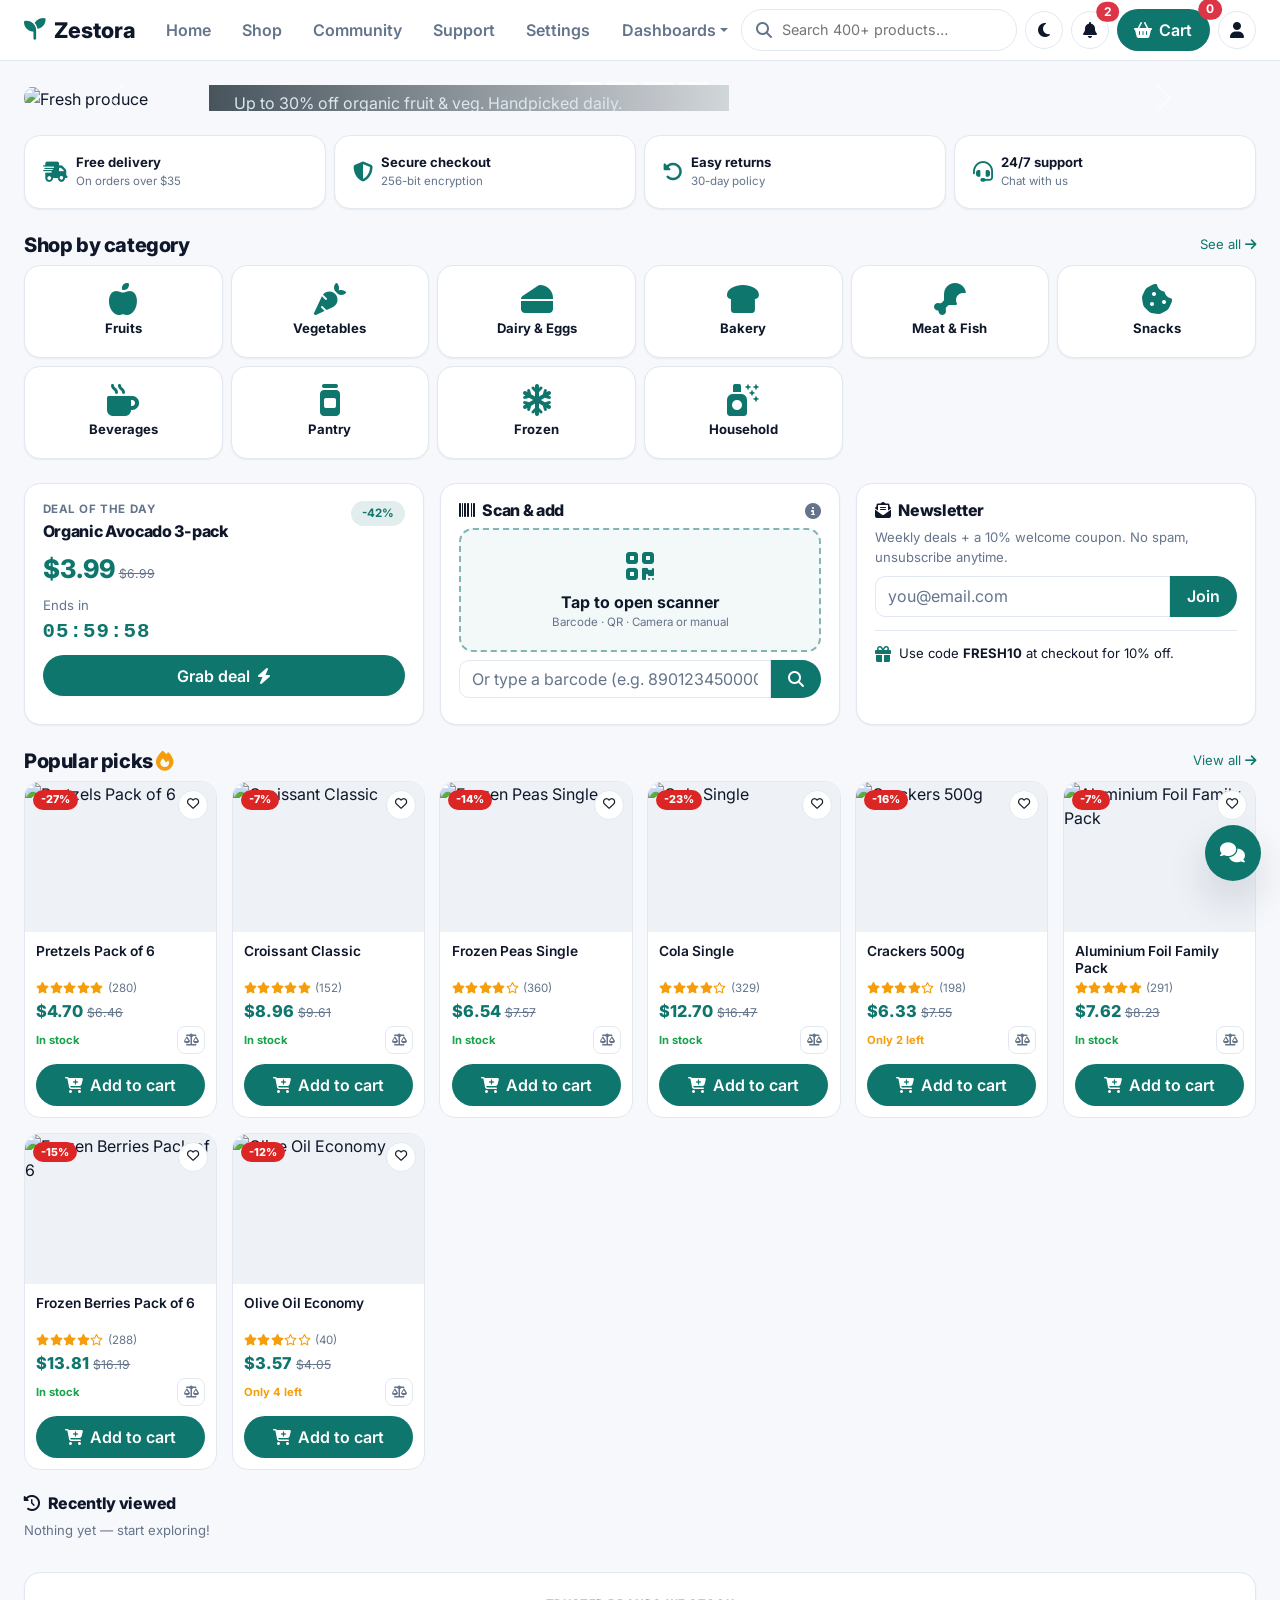
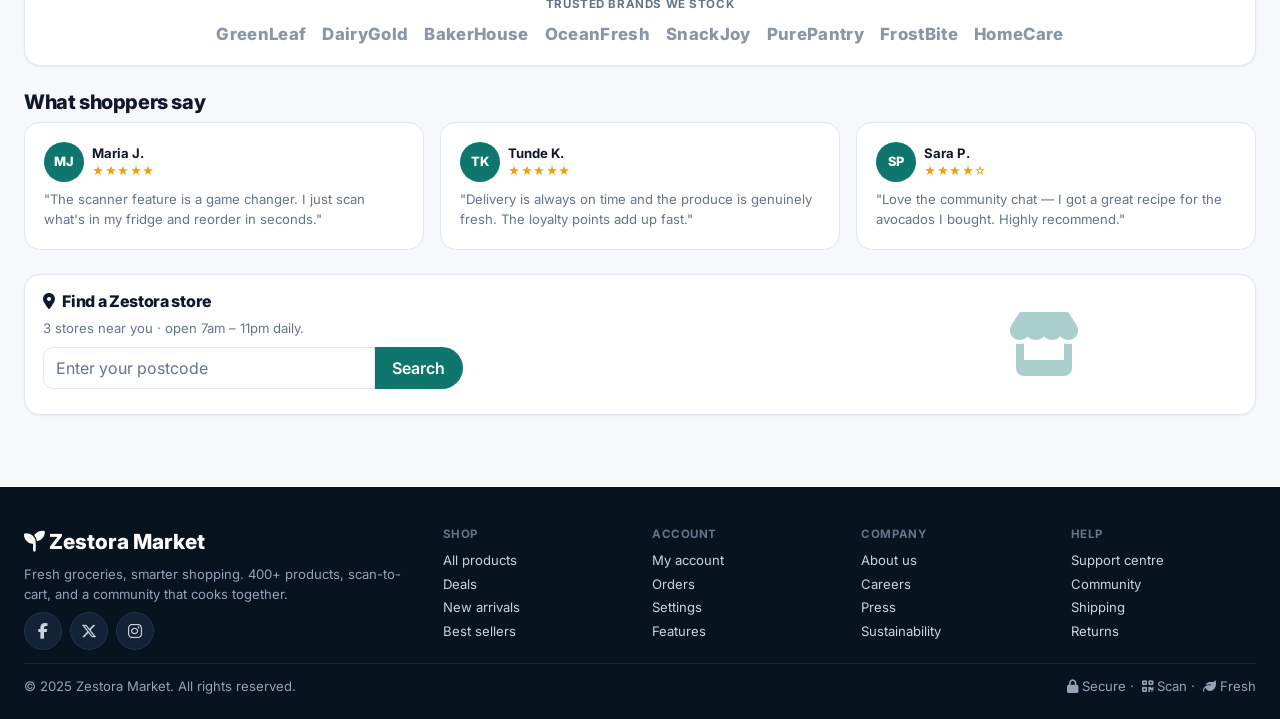
==== index.html @ 7c47cffc "Add files via upload" ====
<!DOCTYPE html>
<html lang="en" data-theme="light" data-accent="teal" data-fontsize="md">
<head>
<meta charset="utf-8">
<meta name="viewport" content="width=device-width,initial-scale=1">
<title>Zestora Market — Fresh groceries, delivered</title>
<link rel="preconnect" href="https://fonts.googleapis.com">
<link href="https://fonts.googleapis.com/css2?family=Inter:wght@400;500;600;700;800&display=swap" rel="stylesheet">
<link href="https://cdn.jsdelivr.net/npm/bootstrap@5.3.3/dist/css/bootstrap.min.css" rel="stylesheet">
<link href="https://cdnjs.cloudflare.com/ajax/libs/font-awesome/6.5.1/css/all.min.css" rel="stylesheet">
<style>
:root{
  --font:16px;
  --bg:#f6f8fb;--surface:#fff;--surface-2:#eef2f7;--surface-3:#e2e8f0;
  --text:#0f172a;--muted:#64748b;--border:#e2e8f0;
  --primary:#0f766e;--primary-2:#14b8a6;--primary-ink:#fff;
  --success:#16a34a;--warning:#f59e0b;--danger:#dc2626;--info:#0284c7;
  --radius:16px;--radius-sm:10px;
  --shadow-sm:0 1px 2px rgba(15,23,42,.06);
  --shadow:0 6px 20px rgba(15,23,42,.08);
  --shadow-lg:0 20px 40px rgba(15,23,42,.14);
}
[data-accent="blue"]{--primary:#1d4ed8;--primary-2:#3b82f6}
[data-accent="purple"]{--primary:#7c3aed;--primary-2:#a78bfa}
[data-accent="rose"]{--primary:#e11d48;--primary-2:#fb7185}
[data-accent="emerald"]{--primary:#059669;--primary-2:#34d399}
[data-accent="amber"]{--primary:#b45309;--primary-2:#f59e0b}
[data-theme="dark"]{
  --bg:#0b1220;--surface:#121c2e;--surface-2:#1b2a42;--surface-3:#243753;
  --text:#e8eefb;--muted:#94a3b8;--border:#243753;
  --primary:#2dd4bf;--primary-2:#5eead4;--primary-ink:#042f2e;
  --shadow-sm:0 1px 2px rgba(0,0,0,.5);--shadow:0 8px 24px rgba(0,0,0,.5);--shadow-lg:0 24px 48px rgba(0,0,0,.6);
}
[data-fontsize="sm"]{--font:14px}
[data-fontsize="lg"]{--font:18px}
[data-fontsize="xl"]{--font:20px}
*{box-sizing:border-box}
html{font-size:var(--font);scroll-behavior:smooth}
body{font-family:'Inter',system-ui,-apple-system,Segoe UI,Roboto,sans-serif;background:var(--bg);color:var(--text);margin:0;transition:background .25s,color .25s}
a{color:var(--primary);text-decoration:none}
.muted{color:var(--muted)}
.small{font-size:.82rem}
.xs{font-size:.72rem}
.surface{background:var(--surface);border:1px solid var(--border);border-radius:var(--radius);box-shadow:var(--shadow-sm)}
.surface-2{background:var(--surface-2);border:1px solid var(--border);border-radius:var(--radius-sm)}
.pad{padding:1.1rem}
.pad-lg{padding:1.6rem}
.brand-text{color:var(--primary);font-weight:800;letter-spacing:-.02em}
.h-title{font-weight:800;letter-spacing:-.02em;color:var(--text)}
.btn-brand{background:var(--primary);color:var(--primary-ink);border:none;border-radius:999px;padding:.55rem 1.1rem;font-weight:600;display:inline-flex;align-items:center;justify-content:center;gap:.45rem;transition:.15s}
.btn-brand:hover{filter:brightness(1.08);color:var(--primary-ink);transform:translateY(-1px)}
.btn-brand:disabled{opacity:.5;cursor:not-allowed;transform:none}
.btn-ghost{background:transparent;color:var(--text);border:1px solid var(--border);border-radius:999px;padding:.5rem 1rem;font-weight:600;transition:.15s}
.btn-ghost:hover{background:var(--surface-2);color:var(--text)}
.btn-soft{background:color-mix(in srgb,var(--primary) 12%,transparent);color:var(--primary);border:none;border-radius:999px;padding:.45rem .9rem;font-weight:600}
.btn-soft:hover{background:color-mix(in srgb,var(--primary) 22%,transparent);color:var(--primary)}
.chip{display:inline-flex;align-items:center;gap:.35rem;background:var(--surface-2);border:1px solid var(--border);border-radius:999px;padding:.3rem .75rem;font-size:.8rem;font-weight:600;color:var(--text);cursor:pointer;transition:.15s}
.chip:hover{border-color:var(--primary);color:var(--primary)}
.chip.active{background:var(--primary);color:var(--primary-ink);border-color:var(--primary)}
.badge-soft{background:color-mix(in srgb,var(--primary) 12%,transparent);color:var(--primary);border-radius:999px;padding:.25rem .7rem;font-size:.72rem;font-weight:700;display:inline-block}
.app-nav{background:color-mix(in srgb,var(--surface) 92%,transparent);backdrop-filter:blur(12px);border-bottom:1px solid var(--border);padding:.55rem 0}
.app-nav .navbar-brand{font-weight:800;font-size:1.35rem;color:var(--text);display:flex;align-items:center;gap:.5rem}
.app-nav .navbar-brand i{color:var(--primary)}
.app-nav .nav-link{color:var(--muted);font-weight:600;border-radius:999px;padding:.4rem .85rem!important;transition:.15s}
.app-nav .nav-link:hover{color:var(--primary);background:var(--surface-2)}
.app-nav .nav-link.active{color:var(--primary-ink);background:var(--primary)}
.icon-btn{width:38px;height:38px;border-radius:50%;border:1px solid var(--border);background:var(--surface);color:var(--text);display:inline-flex;align-items:center;justify-content:center;cursor:pointer;transition:.15s}
.icon-btn:hover{background:var(--surface-2);color:var(--primary)}
.icon-btn.on{color:var(--danger);border-color:color-mix(in srgb,var(--danger) 40%,transparent)}
.search-wrap{position:relative;flex:1;max-width:520px}
.search-wrap input{width:100%;border:1px solid var(--border);background:var(--surface);color:var(--text);border-radius:999px;padding:.55rem 1rem .55rem 2.5rem;font-size:.9rem;outline:none;transition:.15s}
.search-wrap input:focus{border-color:var(--primary);box-shadow:0 0 0 3px color-mix(in srgb,var(--primary) 18%,transparent)}
.search-wrap>i{position:absolute;left:.9rem;top:50%;transform:translateY(-50%);color:var(--muted)}
.suggest{position:absolute;top:110%;left:0;right:0;background:var(--surface);border:1px solid var(--border);border-radius:14px;box-shadow:var(--shadow-lg);z-index:1050;overflow:hidden;display:none}
.suggest div{padding:.6rem .9rem;cursor:pointer;font-size:.88rem;border-bottom:1px solid var(--border)}
.suggest div:last-child{border-bottom:none}
.suggest div:hover{background:var(--surface-2)}
.carousel-item img{height:420px;object-fit:cover;width:100%}
@media(max-width:768px){.carousel-item img{height:280px}}
.carousel-caption-box{background:linear-gradient(90deg,rgba(4,20,30,.72),rgba(4,20,30,.15));backdrop-filter:blur(2px);border-radius:var(--radius);padding:1.4rem 1.6rem;text-align:left;max-width:520px}
.carousel-caption-box h2{font-weight:800;color:#fff;letter-spacing:-.03em}
.carousel-caption-box p{color:#dbe7ee;margin-bottom:.9rem}
.pcard{background:var(--surface);border:1px solid var(--border);border-radius:var(--radius);overflow:hidden;position:relative;transition:.18s;display:flex;flex-direction:column}
.pcard:hover{transform:translateY(-4px);box-shadow:var(--shadow-lg);border-color:color-mix(in srgb,var(--primary) 30%,var(--border))}
.pcard-img{position:relative;height:150px;background:var(--surface-2);display:flex;align-items:center;justify-content:center;overflow:hidden}
.pcard-img img{height:100%;width:100%;object-fit:cover;transition:.3s}
.pcard:hover .pcard-img img{transform:scale(1.05)}
.badge-off{position:absolute;top:8px;left:8px;background:var(--danger);color:#fff;border-radius:999px;padding:.12rem .5rem;font-size:.68rem;font-weight:800;z-index:2}
.pcard .icon-btn{position:absolute;width:30px;height:30px;font-size:.78rem;z-index:2}
.pcard .wish{top:8px;right:8px}
.pcard .quick{top:44px;right:8px;opacity:0;transform:translateX(6px);transition:.18s}
.pcard:hover .quick{opacity:1;transform:none}
.pcard-body{padding:.7rem;display:flex;flex-direction:column;gap:.15rem;flex:1}
.pcard-name{font-weight:600;font-size:.86rem;line-height:1.25;height:2.5em;overflow:hidden;display:-webkit-box;-webkit-line-clamp:2;-webkit-box-orient:vertical}
.price{font-weight:800;color:var(--primary);font-size:1.02rem}
.old{color:var(--muted);font-size:.76rem}
.stars-inner{color:#f59e0b;font-size:.72rem;letter-spacing:.5px}
.stock{font-size:.7rem;font-weight:700}
.stock.ok{color:var(--success)}
.stock.low{color:var(--warning)}
.stock.out{color:var(--danger)}
.mini-btn{border:1px solid var(--border);background:var(--surface);color:var(--muted);border-radius:8px;width:28px;height:28px;font-size:.75rem;cursor:pointer;transition:.15s}
.mini-btn:hover{color:var(--primary);border-color:var(--primary)}
.grid-products{display:grid;grid-template-columns:repeat(auto-fill,minmax(170px,1fr));gap:.9rem}
@media(min-width:1200px){.grid-products{grid-template-columns:repeat(auto-fill,minmax(185px,1fr))}}
.page{display:none}
.page.active{display:block;animation:fade .25s ease}
@keyframes fade{from{opacity:0;transform:translateY(6px)}to{opacity:1;transform:none}}
.toast-wrap{position:fixed;bottom:1rem;right:1rem;z-index:2000;display:flex;flex-direction:column;gap:.5rem}
.toast-x{background:var(--surface);border:1px solid var(--border);border-left:4px solid var(--primary);border-radius:12px;box-shadow:var(--shadow-lg);padding:.7rem .9rem;min-width:250px;display:flex;gap:.6rem;align-items:flex-start;font-size:.86rem;animation:slideIn .25s ease}
@keyframes slideIn{from{opacity:0;transform:translateX(20px)}to{opacity:1;transform:none}}
.toast-x .ti{width:22px;height:22px;border-radius:50%;display:flex;align-items:center;justify-content:center;font-size:.7rem;flex-shrink:0}
.chat-fab{position:fixed;bottom:1.2rem;right:1.2rem;z-index:1500;width:56px;height:56px;border-radius:50%;background:var(--primary);color:var(--primary-ink);border:none;box-shadow:var(--shadow-lg);font-size:1.25rem;cursor:pointer;transition:.2s}
.chat-fab:hover{transform:scale(1.06)}
.chat-panel{position:fixed;bottom:5.2rem;right:1.2rem;width:360px;max-width:92vw;height:520px;max-height:80vh;background:var(--surface);border:1px solid var(--border);border-radius:18px;box-shadow:var(--shadow-lg);z-index:1500;display:none;flex-direction:column;overflow:hidden}
.chat-panel.open{display:flex;animation:fade .2s ease}
.chat-head{padding:.8rem 1rem;border-bottom:1px solid var(--border);display:flex;justify-content:space-between;align-items:center;background:var(--surface-2)}
.chat-body{flex:1;overflow-y:auto;padding:.8rem;display:flex;flex-direction:column;gap:.55rem}
.msg{max-width:82%;padding:.5rem .75rem;border-radius:14px;font-size:.84rem;line-height:1.35;position:relative;word-wrap:break-word}
.msg .meta{font-size:.66rem;opacity:.7;margin-top:.2rem}
.msg.in{background:var(--surface-2);color:var(--text);align-self:flex-start;border-bottom-left-radius:4px}
.msg.out{background:var(--primary);color:var(--primary-ink);align-self:flex-end;border-bottom-right-radius:4px}
.chat-input{display:flex;gap:.4rem;padding:.6rem;border-top:1px solid var(--border)}
.chat-input input{flex:1;border:1px solid var(--border);background:var(--surface);color:var(--text);border-radius:999px;padding:.5rem .9rem;outline:none;font-size:.86rem}
.room-tabs{display:flex;gap:.35rem;flex-wrap:wrap;padding:.5rem;border-bottom:1px solid var(--border);background:var(--surface)}
.room-tabs button{flex:1;min-width:70px;border:none;background:transparent;color:var(--muted);font-size:.72rem;font-weight:700;padding:.35rem .2rem;border-radius:8px;cursor:pointer}
.room-tabs button.active{background:var(--primary);color:var(--primary-ink)}
.stat-card{padding:1rem;border-radius:14px;background:var(--surface);border:1px solid var(--border)}
.stat-num{font-size:1.55rem;font-weight:800;color:var(--primary);line-height:1.1}
.stat-lbl{font-size:.72rem;text-transform:uppercase;letter-spacing:.05em;color:var(--muted);font-weight:700}
.bar-chart{display:flex;align-items:flex-end;gap:8px;height:160px}
.bar-chart .bar{flex:1;background:linear-gradient(180deg,var(--primary),var(--primary-2));border-radius:8px 8px 0 0;min-height:4px;transition:.3s}
.bar-chart .bar-lbl{text-align:center;font-size:.7rem;color:var(--muted);margin-top:.3rem}
.progress-thin{height:8px;background:var(--surface-2);border-radius:999px;overflow:hidden}
.progress-thin>div{height:100%;background:var(--primary);border-radius:999px}
.table-x{width:100%;font-size:.85rem}
.table-x th{font-size:.72rem;text-transform:uppercase;letter-spacing:.04em;color:var(--muted);font-weight:700;padding:.5rem;border-bottom:1px solid var(--border);text-align:left}
.table-x td{padding:.55rem .5rem;border-bottom:1px solid var(--border);vertical-align:middle}
.form-control,.form-select{background:var(--surface);color:var(--text);border-color:var(--border);border-radius:10px}
.form-control:focus,.form-select:focus{background:var(--surface);color:var(--text);border-color:var(--primary);box-shadow:0 0 0 3px color-mix(in srgb,var(--primary) 18%,transparent)}
.form-control::placeholder{color:var(--muted)}
.form-check-input:checked{background-color:var(--primary);border-color:var(--primary)}
.nav-pills .nav-link{color:var(--muted);font-weight:600;border-radius:999px;font-size:.86rem}
.nav-pills .nav-link.active{background:var(--primary);color:var(--primary-ink)}
.modal-content,.offcanvas,.dropdown-menu,.accordion-item{background:var(--surface);color:var(--text);border-color:var(--border)}
.accordion-button{background:var(--surface);color:var(--text)}
.accordion-button:not(.collapsed){background:var(--surface-2);color:var(--text);box-shadow:none}
.accordion-button:focus{box-shadow:none}
.accordion-body{color:var(--text)}
.dropdown-item{color:var(--text)}
.dropdown-item:hover{background:var(--surface-2);color:var(--primary)}
.btn-close{filter:var(--close-filter,none)}
[data-theme="dark"] .btn-close{filter:invert(1) grayscale(1)}
[data-theme="dark"] .navbar-toggler-icon{filter:invert(1)}
[data-theme="dark"] .table{color:var(--text)}
[data-theme="dark"] .text-muted{color:var(--muted)!important}
[data-theme="dark"] .bg-light{background:var(--surface-2)!important}
[data-theme="dark"] .btn-light{background:var(--surface-2);color:var(--text);border-color:var(--border)}
.list-group-item{background:var(--surface);color:var(--text);border-color:var(--border)}
.tooltip-inner{background:var(--text);color:var(--bg);font-size:.78rem;border-radius:8px}
.popover{background:var(--surface);color:var(--text);border:1px solid var(--border);border-radius:12px;box-shadow:var(--shadow-lg)}
.popover-header{background:var(--surface-2);color:var(--text);border-color:var(--border)}
.popover-body{color:var(--text)}
.bs-popover-auto[data-popper-placement^="top"]>.popover-arrow::before,.bs-popover-top>.popover-arrow::before{border-top-color:var(--border)}
.footer{background:#07131f;color:#94a3b8;padding:2.4rem 0 1.4rem;margin-top:3rem}
.footer a{color:#cbd5e1}
.footer a:hover{color:#fff}
.footer .brand{color:#fff;font-weight:800;font-size:1.3rem}
[data-theme="dark"] .footer{background:#050b13}
.scanner-box{border:2px dashed color-mix(in srgb,var(--primary) 45%,var(--border));border-radius:14px;padding:1.2rem;text-align:center;background:color-mix(in srgb,var(--primary) 5%,var(--surface))}
#scanVideo{width:100%;max-height:240px;border-radius:12px;background:#000;object-fit:cover}
.countdown{font-family:'Courier New',monospace;font-weight:800;font-size:1.3rem;color:var(--primary);letter-spacing:1px}
.recently{display:flex;gap:.7rem;overflow-x:auto;padding-bottom:.4rem}
.recently .ri{min-width:110px;text-align:center;cursor:pointer}
.recently .ri img{width:64px;height:64px;object-fit:cover;border-radius:12px;background:var(--surface-2)}
.brand-strip{display:flex;gap:1rem;flex-wrap:wrap;align-items:center;justify-content:center;opacity:.75}
.brand-strip span{font-weight:800;font-size:1.05rem;color:var(--muted);letter-spacing:.02em}
.testimonial{background:var(--surface);border:1px solid var(--border);border-radius:var(--radius);padding:1.2rem;height:100%}
.testimonial .avatar{width:40px;height:40px;border-radius:50%;background:var(--primary);color:var(--primary-ink);display:flex;align-items:center;justify-content:center;font-weight:800;font-size:.8rem}
.faq-item{border:1px solid var(--border);border-radius:12px;margin-bottom:.5rem;overflow:hidden}
.ticket{background:var(--surface);border:1px solid var(--border);border-radius:12px;padding:.8rem;margin-bottom:.6rem}
.feature-group h6{color:var(--primary);font-weight:800;margin-top:1.2rem}
.feature-list{list-style:none;padding:0;margin:0;display:grid;grid-template-columns:repeat(auto-fill,minmax(240px,1fr));gap:.35rem}
.feature-list li{font-size:.84rem;display:flex;gap:.45rem;align-items:flex-start}
.feature-list li i{color:var(--success);margin-top:.25rem;font-size:.7rem}
.back-top{position:fixed;left:1.1rem;bottom:1.2rem;z-index:1200;width:44px;height:44px;border-radius:50%;background:var(--surface);border:1px solid var(--border);color:var(--text);box-shadow:var(--shadow);display:none;align-items:center;justify-content:center;cursor:pointer}
.back-top.show{display:flex}
.skel{background:linear-gradient(90deg,var(--surface-2),var(--surface-3),var(--surface-2));background-size:200% 100%;animation:sh 1.2s infinite;border-radius:8px}
@keyframes sh{0%{background-position:200% 0}100%{background-position:-200% 0}}
[data-reduce-motion="true"] *{animation:none!important;transition:none!important}
[data-contrast="high"]{--muted:#334155;--border:#94a3b8}
[data-theme="dark"][data-contrast="high"]{--muted:#cbd5e1;--border:#64748b}
.hr{border-top:1px solid var(--border);margin:.8rem 0}
.star-pick i{cursor:pointer;color:#cbd5e1;font-size:1.1rem;transition:.1s}
.star-pick i.on{color:#f59e0b}
.avatar-circle{width:42px;height:42px;border-radius:50%;background:var(--primary);color:var(--primary-ink);display:inline-flex;align-items:center;justify-content:center;font-weight:800;font-size:.9rem}
.order-timeline{display:flex;gap:0;margin:.6rem 0;overflow-x:auto}
.order-timeline .step{flex:1;text-align:center;font-size:.68rem;color:var(--muted);position:relative;min-width:70px}
.order-timeline .step .dot{width:22px;height:22px;border-radius:50%;background:var(--surface-2);border:2px solid var(--border);margin:0 auto .25rem;display:flex;align-items:center;justify-content:center;font-size:.6rem;color:var(--muted)}
.order-timeline .step.done .dot{background:var(--primary);border-color:var(--primary);color:var(--primary-ink)}
.order-timeline .step.done{color:var(--primary);font-weight:700}
.online-dot{width:8px;height:8px;border-radius:50%;background:var(--success);display:inline-block;margin-right:.3rem}
</style>
</head>
<body>

<!-- ================= NAVBAR ================= -->
<nav class="navbar navbar-expand-lg app-nav sticky-top">
  <div class="container-fluid px-3 px-lg-4">
    <a class="navbar-brand" href="#" onclick="App.go('home');return false;">
      <i class="fa-solid fa-seedling"></i><span>Zestora</span>
    </a>
    <button class="navbar-toggler border-0" type="button" data-bs-toggle="collapse" data-bs-target="#navMain">
      <span class="navbar-toggler-icon"></span>
    </button>
    <div class="collapse navbar-collapse" id="navMain">
      <ul class="navbar-nav me-auto mb-2 mb-lg-0 gap-1">
        <li class="nav-item"><a class="nav-link" data-nav="home" href="#" onclick="App.go('home');return false;">Home</a></li>
        <li class="nav-item"><a class="nav-link" data-nav="shop" href="#" onclick="App.go('shop');return false;">Shop</a></li>
        <li class="nav-item"><a class="nav-link" data-nav="community" href="#" onclick="App.go('community');return false;">Community</a></li>
        <li class="nav-item"><a class="nav-link" data-nav="support" href="#" onclick="App.go('support');return false;">Support</a></li>
        <li class="nav-item"><a class="nav-link" data-nav="settings" href="#" onclick="App.go('settings');return false;">Settings</a></li>
        <li class="nav-item dropdown">
          <a class="nav-link dropdown-toggle" href="#" data-bs-toggle="dropdown">Dashboards</a>
          <ul class="dropdown-menu">
            <li><a class="dropdown-item" href="#" onclick="App.go('user');return false;"><i class="fa-solid fa-user me-2"></i>User</a></li>
            <li><a class="dropdown-item" href="#" onclick="App.go('staff');return false;"><i class="fa-solid fa-users me-2"></i>Staff</a></li>
            <li><a class="dropdown-item" href="#" onclick="App.go('manager');return false;"><i class="fa-solid fa-chart-line me-2"></i>Manager</a></li>
            <li><a class="dropdown-item" href="#" onclick="App.go('admin');return false;"><i class="fa-solid fa-gear me-2"></i>Admin</a></li>
            <li><hr class="dropdown-divider"></li>
            <li><a class="dropdown-item" href="#" onclick="App.go('features');return false;"><i class="fa-solid fa-list-check me-2"></i>Feature list</a></li>
          </ul>
        </li>
      </ul>
      <div class="search-wrap me-2 my-2 my-lg-0">
        <i class="fa-solid fa-magnifying-glass"></i>
        <input id="navSearch" type="text" placeholder="Search 400+ products…" autocomplete="off" onkeyup="App.navSuggest(this.value)" onkeydown="if(event.key==='Enter')App.navSearchGo()">
        <div class="suggest" id="navSuggest"></div>
      </div>
      <div class="d-flex align-items-center gap-2">
        <button class="icon-btn" title="Toggle theme" onclick="App.cycleTheme()"><i class="fa-solid fa-moon" id="themeIcon"></i></button>
        <div class="dropdown">
          <button class="icon-btn position-relative" data-bs-toggle="dropdown" title="Notifications" onclick="App.renderNotifDropdown()">
            <i class="fa-solid fa-bell"></i>
            <span class="position-absolute top-0 start-100 translate-middle badge rounded-pill bg-danger" id="notifBadge">2</span>
          </button>
          <ul class="dropdown-menu dropdown-menu-end p-2" style="width:320px" id="notifMenu"></ul>
        </div>
        <button class="btn-brand position-relative" onclick="App.openCart()">
          <i class="fa-solid fa-basket-shopping"></i><span class="d-none d-md-inline">Cart</span>
          <span class="position-absolute top-0 start-100 translate-middle badge rounded-pill bg-danger" id="cartBadge">0</span>
        </button>
        <div class="dropdown">
          <button class="icon-btn" data-bs-toggle="dropdown" title="Account"><i class="fa-solid fa-user"></i></button>
          <ul class="dropdown-menu dropdown-menu-end">
            <li><h6 class="dropdown-header" id="accName">Alex Johnson</h6></li>
            <li><a class="dropdown-item" href="#" onclick="App.go('user');return false;">My account</a></li>
            <li><a class="dropdown-item" href="#" onclick="App.go('settings');return false;">Settings</a></li>
            <li><a class="dropdown-item" href="#" onclick="App.go('support');return false;">Get help</a></li>
            <li><hr class="dropdown-divider"></li>
            <li><a class="dropdown-item" href="#" onclick="App.openScanner();return false;"><i class="fa-solid fa-barcode me-2"></i>Scan product</a></li>
          </ul>
        </div>
      </div>
    </div>
  </div>
</nav>

<main class="container-fluid px-3 px-lg-4 py-4" style="max-width:1500px;margin:0 auto">

<!-- ============================================================ -->
<!-- HOME PAGE -->
<!-- ============================================================ -->
<section class="page active" id="page-home">

  <!-- CAROUSEL -->
  <div id="heroCarousel" class="carousel slide mb-4" data-bs-ride="carousel" data-bs-interval="5500">
    <div class="carousel-indicators">
      <button type="button" data-bs-target="#heroCarousel" data-bs-slide-to="0" class="active"></button>
      <button type="button" data-bs-target="#heroCarousel" data-bs-slide-to="1"></button>
      <button type="button" data-bs-target="#heroCarousel" data-bs-slide-to="2"></button>
      <button type="button" data-bs-target="#heroCarousel" data-bs-slide-to="3"></button>
    </div>
    <div class="carousel-inner rounded-4 overflow-hidden">
      <div class="carousel-item active">
        <img src="https://images.unsplash.com/photo-1542838132-92c53300491e?auto=format&fit=crop&w=1600&q=70" alt="Fresh produce">
        <div class="carousel-caption d-flex align-items-center h-100">
          <div class="carousel-caption-box">
            <span class="badge-soft mb-2" style="background:rgba(255,255,255,.2);color:#fff">Fresh this week</span>
            <h2>Farm-fresh produce, delivered in 2 hours</h2>
            <p>Up to 30% off organic fruit & veg. Handpicked daily.</p>
            <button class="btn-brand" onclick="App.go('shop')">Shop the sale <i class="fa-solid fa-arrow-right"></i></button>
          </div>
        </div>
      </div>
      <div class="carousel-item">
        <img src="https://images.unsplash.com/photo-1550989460-0adf9ea622e2?auto=format&fit=crop&w=1600&q=70" alt="Grocery">
        <div class="carousel-caption d-flex align-items-center h-100">
          <div class="carousel-caption-box">
            <h2>Stock up &amp; save more</h2>
            <p>Daily essentials at prices that make sense. 400+ items.</p>
            <button class="btn-brand" onclick="App.go('shop')">Browse essentials <i class="fa-solid fa-arrow-right"></i></button>
          </div>
        </div>
      </div>
      <div class="carousel-item">
        <img src="https://images.unsplash.com/photo-1601599963565-b7f49deb352b?auto=format&fit=crop&w=1600&q=70" alt="Delivery">
        <div class="carousel-caption d-flex align-items-center h-100">
          <div class="carousel-caption-box">
            <h2>Scan, shop, smile</h2>
            <p>Use our barcode / QR scanner and add items in a tap.</p>
            <button class="btn-brand" onclick="App.openScanner()"><i class="fa-solid fa-barcode"></i> Open scanner</button>
          </div>
        </div>
      </div>
      <div class="carousel-item">
        <img src="https://images.unsplash.com/photo-1583258292688-d0213dc5a3a8?auto=format&fit=crop&w=1600&q=70" alt="Pantry">
        <div class="carousel-caption d-flex align-items-center h-100">
          <div class="carousel-caption-box">
            <h2>Join 12,000 happy shoppers</h2>
            <p>Earn loyalty points on every order. Free delivery over $35.</p>
            <button class="btn-brand" onclick="App.go('user')">My account <i class="fa-solid fa-arrow-right"></i></button>
          </div>
        </div>
      </div>
    </div>
    <button class="carousel-control-prev" type="button" data-bs-target="#heroCarousel" data-bs-slide="prev"><span class="carousel-control-prev-icon"></span></button>
    <button class="carousel-control-next" type="button" data-bs-target="#heroCarousel" data-bs-slide="next"><span class="carousel-control-next-icon"></span></button>
  </div>

  <!-- TRUST STRIP -->
  <div class="row g-2 mb-4">
    <div class="col-6 col-md-3"><div class="surface pad d-flex align-items-center gap-2"><i class="fa-solid fa-truck-fast fa-lg" style="color:var(--primary)"></i><div><div class="fw-bold small">Free delivery</div><div class="xs muted">On orders over $35</div></div></div></div>
    <div class="col-6 col-md-3"><div class="surface pad d-flex align-items-center gap-2"><i class="fa-solid fa-shield-halved fa-lg" style="color:var(--primary)"></i><div><div class="fw-bold small">Secure checkout</div><div class="xs muted">256-bit encryption</div></div></div></div>
    <div class="col-6 col-md-3"><div class="surface pad d-flex align-items-center gap-2"><i class="fa-solid fa-rotate-left fa-lg" style="color:var(--primary)"></i><div><div class="fw-bold small">Easy returns</div><div class="xs muted">30-day policy</div></div></div></div>
    <div class="col-6 col-md-3"><div class="surface pad d-flex align-items-center gap-2"><i class="fa-solid fa-headset fa-lg" style="color:var(--primary)"></i><div><div class="fw-bold small">24/7 support</div><div class="xs muted">Chat with us</div></div></div></div>
  </div>

  <!-- QUICK CATEGORIES -->
  <div class="mb-4">
    <div class="d-flex justify-content-between align-items-center mb-2">
      <h5 class="h-title mb-0">Shop by category</h5>
      <a href="#" class="small" onclick="App.go('shop');return false;">See all <i class="fa-solid fa-arrow-right"></i></a>
    </div>
    <div class="row g-2" id="catRow"></div>
  </div>

  <!-- DEAL + SCANNER + NEWSLETTER -->
  <div class="row g-3 mb-4">
    <div class="col-lg-4">
      <div class="surface pad h-100">
        <div class="d-flex justify-content-between align-items-start">
          <div>
            <div class="stat-lbl">Deal of the day</div>
            <h6 class="h-title mt-1 mb-0" id="dealName">Organic Avocado 3-pack</h6>
          </div>
          <span class="badge-soft">-42%</span>
        </div>
        <div class="my-2"><span class="price" style="font-size:1.6rem">$3.99</span> <del class="old">$6.99</del></div>
        <div class="small muted">Ends in</div>
        <div class="countdown" id="dealCountdown">00:00:00</div>
        <button class="btn-brand w-100 mt-2" onclick="App.addToCartById(0)">Grab deal <i class="fa-solid fa-bolt"></i></button>
      </div>
    </div>
    <div class="col-lg-4">
      <div class="surface pad h-100">
        <div class="d-flex justify-content-between align-items-center">
          <h6 class="h-title mb-0"><i class="fa-solid fa-barcode me-2"></i>Scan &amp; add</h6>
          <i class="fa-solid fa-circle-info muted" data-bs-toggle="popover" data-bs-title="How it works" data-bs-content="Point your camera at any product barcode or QR code. We'll match it to our catalogue and add it to your cart."></i>
        </div>
        <div class="scanner-box mt-2" onclick="App.openScanner()" style="cursor:pointer">
          <i class="fa-solid fa-qrcode fa-2x mb-2" style="color:var(--primary)"></i>
          <div class="fw-bold">Tap to open scanner</div>
          <div class="xs muted">Barcode · QR · Camera or manual</div>
        </div>
        <div class="input-group mt-2">
          <input class="form-control" id="homeBarcode" placeholder="Or type a barcode (e.g. 8901234500001)">
          <button class="btn-brand" onclick="App.scanManual('homeBarcode','homeScanResult')"><i class="fa-solid fa-magnifying-glass"></i></button>
        </div>
        <div class="mt-2 small" id="homeScanResult"></div>
      </div>
    </div>
    <div class="col-lg-4">
      <div class="surface pad h-100">
        <h6 class="h-title"><i class="fa-solid fa-envelope-open-text me-2"></i>Newsletter</h6>
        <p class="small muted mb-2">Weekly deals + a 10% welcome coupon. No spam, unsubscribe anytime.</p>
        <div class="input-group">
          <input class="form-control" id="newsEmail" placeholder="you@email.com">
          <button class="btn-brand" onclick="App.subscribe()">Join</button>
        </div>
        <div class="small mt-2" id="newsStatus"></div>
        <div class="hr"></div>
        <div class="d-flex align-items-center gap-2">
          <i class="fa-solid fa-gift" style="color:var(--primary)"></i>
          <div class="small">Use code <b>FRESH10</b> at checkout for 10% off.</div>
        </div>
      </div>
    </div>
  </div>

  <!-- FEATURED -->
  <div class="d-flex justify-content-between align-items-center mb-2">
    <h5 class="h-title mb-0">Popular picks <i class="fa-solid fa-fire" style="color:var(--warning)"></i></h5>
    <a href="#" class="small" onclick="App.go('shop');return false;">View all <i class="fa-solid fa-arrow-right"></i></a>
  </div>
  <div class="grid-products mb-4" id="homeFeatured"></div>

  <!-- RECENTLY VIEWED -->
  <div class="mb-4">
    <h6 class="h-title mb-2"><i class="fa-solid fa-clock-rotate-left me-2"></i>Recently viewed</h6>
    <div class="recently" id="recentRow"></div>
  </div>

  <!-- BRANDS -->
  <div class="surface pad mb-4">
    <div class="text-center mb-2"><span class="stat-lbl">Trusted brands we stock</span></div>
    <div class="brand-strip">
      <span>GreenLeaf</span><span>DairyGold</span><span>BakerHouse</span><span>OceanFresh</span><span>SnackJoy</span><span>PurePantry</span><span>FrostBite</span><span>HomeCare</span>
    </div>
  </div>

  <!-- TESTIMONIALS -->
  <h5 class="h-title mb-2">What shoppers say</h5>
  <div class="row g-3 mb-4">
    <div class="col-md-4"><div class="testimonial"><div class="d-flex align-items-center gap-2 mb-2"><div class="avatar">MJ</div><div><div class="fw-bold small">Maria J.</div><div class="stars-inner">★★★★★</div></div></div><p class="small mb-0 muted">"The scanner feature is a game changer. I just scan what's in my fridge and reorder in seconds."</p></div></div>
    <div class="col-md-4"><div class="testimonial"><div class="d-flex align-items-center gap-2 mb-2"><div class="avatar">TK</div><div><div class="fw-bold small">Tunde K.</div><div class="stars-inner">★★★★★</div></div></div><p class="small mb-0 muted">"Delivery is always on time and the produce is genuinely fresh. The loyalty points add up fast."</p></div></div>
    <div class="col-md-4"><div class="testimonial"><div class="d-flex align-items-center gap-2 mb-2"><div class="avatar">SP</div><div><div class="fw-bold small">Sara P.</div><div class="stars-inner">★★★★☆</div></div></div><p class="small mb-0 muted">"Love the community chat — I got a great recipe for the avocados I bought. Highly recommend."</p></div></div>
  </div>

  <!-- STORE LOCATOR -->
  <div class="surface pad">
    <div class="row align-items-center g-3">
      <div class="col-md-8">
        <h6 class="h-title"><i class="fa-solid fa-location-dot me-2"></i>Find a Zestora store</h6>
        <p class="small muted mb-2">3 stores near you · open 7am – 11pm daily.</p>
        <div class="input-group" style="max-width:420px">
          <input class="form-control" id="locatorInput" placeholder="Enter your postcode">
          <button class="btn-brand" onclick="App.findStore()">Search</button>
        </div>
        <div class="small mt-2" id="storeResults"></div>
      </div>
      <div class="col-md-4 text-center d-none d-md-block">
        <i class="fa-solid fa-store fa-4x" style="color:var(--primary);opacity:.35"></i>
      </div>
    </div>
  </div>
</section>

<!-- ============================================================ -->
<!-- SHOP PAGE -->
<!-- ============================================================ -->
<section class="page" id="page-shop">
  <nav class="small muted mb-2"><a href="#" onclick="App.go('home');return false;">Home</a> <i class="fa-solid fa-chevron-right mx-1 xs"></i> <span>Shop</span></nav>
  <div class="d-flex justify-content-between align-items-center flex-wrap gap-2 mb-2">
    <h4 class="h-title mb-0">All products</h4>
    <span class="badge-soft" id="shopCount">0 items</span>
  </div>

  <div class="surface pad mb-3">
    <div class="row g-2 align-items-end">
      <div class="col-md-4">
        <label class="stat-lbl">Search</label>
        <div class="search-wrap w-100">
          <i class="fa-solid fa-magnifying-glass"></i>
          <input id="shopSearch" placeholder="Search products…" onkeyup="App.shopSuggest(this.value)" autocomplete="off">
          <div class="suggest" id="shopSuggest"></div>
        </div>
      </div>
      <div class="col-md-2">
        <label class="stat-lbl">Sort</label>
        <select class="form-select" id="shopSort" onchange="App.renderShop()">
          <option value="rel">Relevance</option>
          <option value="priceAsc">Price: low → high</option>
          <option value="priceDesc">Price: high → low</option>
          <option value="nameAsc">Name A–Z</option>
          <option value="rating">Top rated</option>
          <option value="discount">Biggest discount</option>
        </select>
      </div>
      <div class="col-md-3">
        <label class="stat-lbl">Max price: <span id="priceVal">$20</span></label>
        <input type="range" class="form-range" id="priceRange" min="1" max="20" step="0.5" value="20" oninput="App.renderShop()">
      </div>
      <div class="col-md-3">
        <label class="stat-lbl">Rating</label>
        <select class="form-select" id="ratingFilter" onchange="App.renderShop()">
          <option value="0">Any rating</option>
          <option value="4">4★ &amp; up</option>
          <option value="4.5">4.5★ &amp; up</option>
        </select>
      </div>
    </div>
    <div class="hr"></div>
    <div class="d-flex flex-wrap gap-2 align-items-center">
      <span class="stat-lbl me-1">Categories</span>
      <div class="d-flex flex-wrap gap-2" id="catChips"></div>
      <div class="ms-auto d-flex gap-2">
        <label class="chip"><input type="checkbox" id="inStockOnly" onchange="App.renderShop()" class="me-1"> In stock only</label>
        <label class="chip"><input type="checkbox" id="onSaleOnly" onchange="App.renderShop()" class="me-1"> On sale</label>
        <button class="chip" onclick="App.resetFilters()"><i class="fa-solid fa-rotate-left"></i> Reset</button>
      </div>
    </div>
    <div class="small muted mt-2" id="activeFilters"></div>
  </div>

  <div class="surface-2 pad mb-3 d-none" id="compareBar">
    <div class="d-flex justify-content-between align-items-center flex-wrap gap-2">
      <div class="d-flex align-items-center gap-2 flex-wrap">
        <span class="stat-lbl"><i class="fa-solid fa-scale-balanced me-1"></i>Compare</span>
        <div id="compareChips" class="d-flex gap-2 flex-wrap"></div>
      </div>
      <div class="d-flex gap-2">
        <button class="btn-brand" onclick="App.openCompare()">Compare</button>
        <button class="btn-ghost" onclick="App.clearCompare()">Clear</button>
      </div>
    </div>
  </div>

  <div class="grid-products" id="shopGrid"></div>
  <div class="text-center mt-3"><button class="btn-ghost" id="loadMoreBtn" onclick="App.loadMore()">Load more products</button></div>
</section>

<!-- ============================================================ -->
<!-- USER PAGE -->
<!-- ============================================================ -->
<section class="page" id="page-user">
  <nav class="small muted mb-2"><a href="#" onclick="App.go('home');return false;">Home</a> <i class="fa-solid fa-chevron-right mx-1 xs"></i> <span>My account</span></nav>
  <div class="row g-3">
    <div class="col-lg-4">
      <div class="surface pad text-center">
        <div class="avatar-circle mx-auto mb-2" style="width:64px;height:64px;font-size:1.4rem" id="userAvatar">AJ</div>
        <h5 class="h-title mb-0" id="userName">Alex Johnson</h5>
        <div class="small muted" id="userEmail">alex@example.com</div>
        <span class="badge-soft mt-2"><i class="fa-solid fa-crown me-1"></i><span id="userTier">Gold</span> member</span>
        <div class="row g-2 mt-3">
          <div class="col-6"><div class="surface-2 pad text-center"><div class="stat-lbl">Orders</div><div class="stat-num" id="userOrdersCount">0</div></div></div>
          <div class="col-6"><div class="surface-2 pad text-center"><div class="stat-lbl">Points</div><div class="stat-num" id="userPoints">430</div></div></div>
          <div class="col-6"><div class="surface-2 pad text-center"><div class="stat-lbl">Wishlist</div><div class="stat-num" id="userWishCount">0</div></div></div>
          <div class="col-6"><div class="surface-2 pad text-center"><div class="stat-lbl">Reviews</div><div class="stat-num" id="userReviewCount">0</div></div></div>
        </div>
        <div class="hr"></div>
        <div class="text-start small">
          <div class="d-flex justify-content-between mb-1"><span class="muted">Tier progress</span><span id="tierPct">68%</span></div>
          <div class="progress-thin"><div id="tierBar" style="width:68%"></div></div>
          <div class="xs muted mt-1">Spend $45 more to reach Platinum</div>
        </div>
        <div class="hr"></div>
        <div class="surface-2 pad text-start">
          <div class="stat-lbl mb-1">Referral code</div>
          <div class="d-flex gap-2">
            <input class="form-control form-control-sm" id="referralInput" readonly>
            <button class="btn-soft" onclick="App.copyReferral()"><i class="fa-solid fa-copy"></i></button>
          </div>
          <div class="xs muted mt-1">Share & earn $5 per friend.</div>
        </div>
      </div>
    </div>
    <div class="col-lg-8">
      <ul class="nav nav-pills gap-2 mb-3 flex-wrap" id="userTabs">
        <li class="nav-item"><button class="nav-link active" data-tab="overview">Overview</button></li>
        <li class="nav-item"><button class="nav-link" data-tab="orders">Orders</button></li>
        <li class="nav-item"><button class="nav-link" data-tab="wishlist">Wishlist</button></li>
        <li class="nav-item"><button class="nav-link" data-tab="addresses">Addresses</button></li>
        <li class="nav-item"><button class="nav-link" data-tab="payments">Payments</button></li>
        <li class="nav-item"><button class="nav-link" data-tab="reviews">My reviews</button></li>
        <li class="nav-item"><button class="nav-link" data-tab="saved">Saved searches</button></li>
      </ul>
      <div id="userTabBody"></div>
    </div>
  </div>
</section>

<!-- ============================================================ -->
<!-- STAFF PAGE -->
<!-- ============================================================ -->
<section class="page" id="page-staff">
  <nav class="small muted mb-2"><a href="#" onclick="App.go('home');return false;">Home</a> <i class="fa-solid fa-chevron-right mx-1 xs"></i> <span>Staff</span></nav>
  <div class="d-flex justify-content-between align-items-center mb-3">
    <h4 class="h-title mb-0"><i class="fa-solid fa-user-tie me-2"></i>Staff dashboard</h4>
    <span class="badge-soft" id="staffShiftLabel">Shift 9:00 – 17:00</span>
  </div>
  <div class="row g-3 mb-3">
    <div class="col-md-4"><div class="surface pad text-center"><div class="stat-lbl">Live clock</div><div class="countdown" id="staffClock">--:--:--</div><button class="btn-brand w-100 mt-2" id="clockBtn" onclick="App.toggleClock()"><i class="fa-solid fa-play"></i> Clock in</button><div class="xs muted mt-1" id="clockStatus">Not clocked in</div></div></div>
    <div class="col-md-4"><div class="surface pad"><div class="stat-lbl">Stock alerts</div><div class="stat-num" id="staffLowStock">0</div><a href="#" class="small" onclick="App.go('shop');return false;">View low-stock items <i class="fa-solid fa-arrow-right"></i></a><div class="hr"></div><div class="stat-lbl">Assigned aisle</div><div class="fw-bold">Produce · A1–A4</div></div></div>
    <div class="col-md-4"><div class="surface pad"><div class="stat-lbl">Order queue</div><div class="stat-num" id="staffOrderQueue">0</div><div class="small muted">orders awaiting fulfillment</div><button class="btn-soft mt-2 w-100" onclick="App.staffRefreshQueue()"><i class="fa-solid fa-rotate"></i> Refresh</button></div></div>
  </div>
  <div class="row g-3">
    <div class="col-lg-7">
      <div class="surface pad">
        <h6 class="h-title"><i class="fa-solid fa-list-check me-2"></i>Task list</h6>
        <div id="staffTasks"></div>
        <div class="input-group mt-2"><input class="form-control" id="newTaskInput" placeholder="Add a task…"><button class="btn-brand" onclick="App.addTask()">Add</button></div>
      </div>
      <div class="surface pad mt-3">
        <h6 class="h-title"><i class="fa-solid fa-boxes-packing me-2"></i>Order fulfillment</h6>
        <div id="staffOrders"></div>
      </div>
    </div>
    <div class="col-lg-5">
      <div class="surface pad">
        <h6 class="h-title"><i class="fa-solid fa-barcode me-2"></i>Quick scan</h6>
        <div class="scanner-box mt-2" onclick="App.openScanner()" style="cursor:pointer"><i class="fa-solid fa-qrcode fa-2x mb-2" style="color:var(--primary)"></i><div class="fw-bold">Open scanner</div><div class="xs muted">Barcode or QR</div></div>
        <div class="input-group mt-2"><input class="form-control" id="staffScanInput" placeholder="Type barcode…"><button class="btn-brand" onclick="App.scanManual('staffScanInput','staffScanResult')"><i class="fa-solid fa-magnifying-glass"></i></button></div>
        <div class="small mt-2" id="staffScanResult"></div>
      </div>
      <div class="surface pad mt-3">
        <h6 class="h-title"><i class="fa-solid fa-pen-to-square me-2"></i>Shift notes</h6>
        <textarea class="form-control" id="shiftNotes" rows="4" placeholder="Handover notes for the next shift…"></textarea>
        <button class="btn-brand mt-2 w-100" onclick="App.saveShiftNotes()">Save notes</button>
      </div>
      <div class="surface pad mt-3">
        <h6 class="h-title"><i class="fa-solid fa-bullhorn me-2"></i>Announcements</h6>
        <div class="small muted">• New price tags arrive Friday.<br>• Restock frozen aisle before 3pm.<br>• Reminder: log all wastage in the app.</div>
      </div>
    </div>
  </div>
</section>

<!-- ============================================================ -->
<!-- MANAGER PAGE -->
<!-- ============================================================ -->
<section class="page" id="page-manager">
  <nav class="small muted mb-2"><a href="#" onclick="App.go('home');return false;">Home</a> <i class="fa-solid fa-chevron-right mx-1 xs"></i> <span>Manager</span></nav>
  <h4 class="h-title mb-3"><i class="fa-solid fa-chart-line me-2"></i>Manager overview</h4>
  <div class="row g-3 mb-3" id="managerKpis"></div>
  <div class="row g-3 mb-3">
    <div class="col-lg-7"><div class="surface pad"><div class="d-flex justify-content-between"><h6 class="h-title">Revenue · last 7 days</h6><span class="badge-soft" id="revTotal">$0</span></div><div class="bar-chart mt-3" id="salesChart"></div></div></div>
    <div class="col-lg-5"><div class="surface pad"><h6 class="h-title">Category split</h6><div id="catChart" class="mt-2"></div></div></div>
  </div>
  <div class="row g-3">
    <div class="col-lg-7">
      <div class="surface pad">
        <h6 class="h-title">Low stock</h6>
        <div class="table-responsive"><table class="table-x"><thead><tr><th>Product</th><th>Stock</th><th>Action</th></tr></thead><tbody id="lowStockTable"></tbody></table></div>
      </div>
      <div class="surface pad mt-3">
        <div class="d-flex justify-content-between align-items-center"><h6 class="h-title mb-0">Promotions</h6><button class="btn-soft" onclick="App.addPromo()"><i class="fa-solid fa-plus"></i> New</button></div>
        <div id="promoList" class="mt-2"></div>
      </div>
    </div>
    <div class="col-lg-5">
      <div class="surface pad">
        <h6 class="h-title">Staff overview</h6>
        <table class="table-x"><thead><tr><th>Name</th><th>Role</th><th>Shift</th><th>Status</th></tr></thead><tbody>
          <tr><td>Maria S.</td><td>Cashier</td><td>9–17</td><td><span class="badge-soft">On shift</span></td></tr>
          <tr><td>James T.</td><td>Stocker</td><td>10–18</td><td><span class="badge-soft">On shift</span></td></tr>
          <tr><td>Priya K.</td><td>Cashier</td><td>14–22</td><td><span class="badge-soft">Upcoming</span></td></tr>
          <tr><td>Omar R.</td><td>Driver</td><td>8–16</td><td><span class="badge-soft">On route</span></td></tr>
        </tbody></table>
      </div>
      <div class="surface pad mt-3">
        <div class="d-flex justify-content-between align-items-center"><h6 class="h-title mb-0">Review moderation</h6><span class="badge-soft" id="pendingReviews">0</span></div>
        <div id="reviewModeration" class="mt-2"></div>
      </div>
      <div class="surface pad mt-3 d-flex gap-2 flex-wrap">
        <button class="btn-brand" onclick="App.exportReport()"><i class="fa-solid fa-download"></i> Export report</button>
        <button class="btn-ghost" onclick="App.toast('Report emailed to manager@zestora.app')"><i class="fa-solid fa-envelope"></i> Email report</button>
      </div>
    </div>
  </div>
</section>

<!-- ============================================================ -->
<!-- ADMIN PAGE -->
<!-- ============================================================ -->
<section class="page" id="page-admin">
  <nav class="small muted mb-2"><a href="#" onclick="App.go('home');return false;">Home</a> <i class="fa-solid fa-chevron-right mx-1 xs"></i> <span>Admin</span></nav>
  <h4 class="h-title mb-3"><i class="fa-solid fa-shield-halved me-2"></i>Admin panel</h4>
  <div class="row g-3 mb-3" id="adminKpis"></div>
  <ul class="nav nav-pills gap-2 mb-3 flex-wrap" id="adminTabs">
    <li class="nav-item"><button class="nav-link active" data-tab="products">Products</button></li>
    <li class="nav-item"><button class="nav-link" data-tab="users">Users</button></li>
    <li class="nav-item"><button class="nav-link" data-tab="coupons">Coupons</button></li>
    <li class="nav-item"><button class="nav-link" data-tab="banners">Banners</button></li>
    <li class="nav-item"><button class="nav-link" data-tab="logs">System logs</button></li>
    <li class="nav-item"><button class="nav-link" data-tab="data">Data</button></li>
  </ul>
  <div id="adminTabBody"></div>
</section>

<!-- ============================================================ -->
<!-- SETTINGS PAGE -->
<!-- ============================================================ -->
<section class="page" id="page-settings">
  <nav class="small muted mb-2"><a href="#" onclick="App.go('home');return false;">Home</a> <i class="fa-solid fa-chevron-right mx-1 xs"></i> <span>Settings</span></nav>
  <h4 class="h-title mb-3"><i class="fa-solid fa-sliders me-2"></i>Settings</h4>
  <div class="row g-3">
    <div class="col-lg-6">
      <div class="surface pad">
        <h6 class="h-title"><i class="fa-solid fa-palette me-2"></i>Appearance</h6>
        <div class="mb-3">
          <label class="stat-lbl">Theme</label>
          <div class="d-flex gap-2 mt-1" id="themePicker">
            <button class="chip" data-theme-opt="light"><i class="fa-solid fa-sun"></i> Light</button>
            <button class="chip" data-theme-opt="dark"><i class="fa-solid fa-moon"></i> Dark</button>
            <button class="chip" data-theme-opt="system"><i class="fa-solid fa-circle-half-stroke"></i> System</button>
          </div>
        </div>
        <div class="mb-3">
          <label class="stat-lbl">Accent colour</label>
          <div class="d-flex gap-2 mt-1 flex-wrap" id="accentPicker">
            <button class="chip" data-accent-opt="teal">Teal</button>
            <button class="chip" data-accent-opt="blue">Blue</button>
            <button class="chip" data-accent-opt="purple">Purple</button>
            <button class="chip" data-accent-opt="rose">Rose</button>
            <button class="chip" data-accent-opt="emerald">Emerald</button>
            <button class="chip" data-accent-opt="amber">Amber</button>
          </div>
        </div>
        <div class="mb-3">
          <label class="stat-lbl">Font size</label>
          <div class="d-flex gap-2 mt-1" id="fontPicker">
            <button class="chip" data-font-opt="sm">Small</button>
            <button class="chip" data-font-opt="md">Medium</button>
            <button class="chip" data-font-opt="lg">Large</button>
            <button class="chip" data-font-opt="xl">XL</button>
          </div>
        </div>
        <div class="form-check form-switch"><input class="form-check-input" type="checkbox" id="reduceMotion"><label class="form-check-label small" for="reduceMotion">Reduce motion</label></div>
        <div class="form-check form-switch"><input class="form-check-input" type="checkbox" id="highContrast"><label class="form-check-label small" for="highContrast">High contrast</label></div>
      </div>
      <div class="surface pad mt-3">
        <h6 class="h-title"><i class="fa-solid fa-bell me-2"></i>Notifications</h6>
        <div class="form-check form-switch"><input class="form-check-input" type="checkbox" id="notifEmail"><label class="form-check-label small" for="notifEmail">Email notifications</label></div>
        <div class="form-check form-switch"><input class="form-check-input" type="checkbox" id="notifPush"><label class="form-check-label small" for="notifPush">Push notifications</label></div>
        <div class="form-check form-switch"><input class="form-check-input" type="checkbox" id="notifSms"><label class="form-check-label small" for="notifSms">SMS notifications</label></div>
        <div class="form-check form-switch"><input class="form-check-input" type="checkbox" id="notifMarketing"><label class="form-check-label small" for="notifMarketing">Marketing emails</label></div>
      </div>
    </div>
    <div class="col-lg-6">
      <div class="surface pad">
        <h6 class="h-title"><i class="fa-solid fa-globe me-2"></i>Regional</h6>
        <div class="mb-2"><label class="stat-lbl">Language</label>
          <select class="form-select" id="langSelect"><option value="en">English</option><option value="es">Español</option><option value="fr">Français</option><option value="pt">Português</option></select>
        </div>
        <div class="mb-2"><label class="stat-lbl">Currency</label>
          <select class="form-select" id="currencySelect"><option value="USD">USD $</option><option value="EUR">EUR €</option><option value="GBP">GBP £</option><option value="NGN">NGN ₦</option></select>
        </div>
      </div>
      <div class="surface pad mt-3">
        <h6 class="h-title"><i class="fa-solid fa-user-gear me-2"></i>Account</h6>
        <div class="mb-2"><label class="stat-lbl">Display name</label><input class="form-control" id="accNameInput"></div>
        <div class="mb-2"><label class="stat-lbl">Email</label><input class="form-control" id="accEmailInput"></div>
        <div class="mb-2"><label class="stat-lbl">Community username</label><input class="form-control" id="accUserInput"></div>
        <button class="btn-brand mt-1" onclick="App.saveAccount()">Save account</button>
      </div>
      <div class="surface pad mt-3">
        <h6 class="h-title"><i class="fa-solid fa-database me-2"></i>Data &amp; privacy</h6>
        <div class="d-flex gap-2 flex-wrap">
          <button class="btn-ghost" onclick="App.exportData()"><i class="fa-solid fa-download"></i> Export data</button>
          <button class="btn-ghost" onclick="document.getElementById('importFile').click()"><i class="fa-solid fa-upload"></i> Import data</button>
          <input type="file" id="importFile" accept="application/json" class="d-none" onchange="App.importData(this)">
          <button class="btn-ghost" style="color:var(--danger)" onclick="App.clearAllData()"><i class="fa-solid fa-trash"></i> Clear all data</button>
          <button class="btn-ghost" onclick="App.resetSettings()"><i class="fa-solid fa-rotate-left"></i> Reset settings</button>
        </div>
        <p class="xs muted mt-2 mb-0">All data is stored locally in your browser. Nothing is sent to a server.</p>
      </div>
    </div>
  </div>
</section>

<!-- ============================================================ -->
<!-- COMMUNITY PAGE -->
<!-- ============================================================ -->
<section class="page" id="page-community">
  <nav class="small muted mb-2"><a href="#" onclick="App.go('home');return false;">Home</a> <i class="fa-solid fa-chevron-right mx-1 xs"></i> <span>Community</span></nav>
  <div class="d-flex justify-content-between align-items-center mb-3 flex-wrap gap-2">
    <h4 class="h-title mb-0"><i class="fa-solid fa-comments me-2"></i>Community chat</h4>
    <div class="d-flex gap-2 align-items-center">
      <span class="small muted">Chatting as</span>
      <span class="badge-soft" id="chatUserLabel">alex</span>
      <button class="btn-ghost" onclick="App.go('settings')"><i class="fa-solid fa-pen"></i> Change</button>
    </div>
  </div>
  <div class="row g-3">
    <div class="col-lg-8">
      <div class="surface overflow-hidden" style="height:560px;display:flex;flex-direction:column">
        <div class="room-tabs" id="roomTabs"></div>
        <div class="chat-body" id="communityMessages" style="flex:1"></div>
        <div class="chat-input">
          <input id="communityInput" placeholder="Say something nice…" onkeydown="if(event.key==='Enter')App.sendCommunity()">
          <button class="btn-brand" onclick="App.sendCommunity()"><i class="fa-solid fa-paper-plane"></i></button>
        </div>
      </div>
    </div>
    <div class="col-lg-4">
      <div class="surface pad">
        <h6 class="h-title"><i class="fa-solid fa-users me-2"></i>Online now</h6>
        <div class="small mt-2" id="onlineUsers"></div>
      </div>
      <div class="surface pad mt-3">
        <h6 class="h-title">Room guide</h6>
        <ul class="small muted mt-2 mb-0" style="padding-left:1rem">
          <li><b>General</b> — say hi, share hauls</li>
          <li><b>Deals</b> — post price finds</li>
          <li><b>Recipes</b> — cook with what you bought</li>
          <li><b>Help</b> — ask the community</li>
        </ul>
      </div>
      <div class="surface pad mt-3 d-flex gap-2 flex-wrap">
        <button class="btn-ghost" onclick="App.clearMyMessages()"><i class="fa-solid fa-broom"></i> Clear my messages</button>
        <button class="btn-ghost" onclick="App.go('support')"><i class="fa-solid fa-headset"></i> Contact support</button>
      </div>
    </div>
  </div>
</section>

<!-- ============================================================ -->
<!-- SUPPORT PAGE -->
<!-- ============================================================ -->
<section class="page" id="page-support">
  <nav class="small muted mb-2"><a href="#" onclick="App.go('home');return false;">Home</a> <i class="fa-solid fa-chevron-right mx-1 xs"></i> <span>Support</span></nav>
  <h4 class="h-title mb-3"><i class="fa-solid fa-headset me-2"></i>Support centre</h4>
  <div class="row g-3">
    <div class="col-lg-7">
      <div class="surface pad">
        <h6 class="h-title">Frequently asked questions</h6>
        <div class="accordion mt-2" id="faqAcc"></div>
      </div>
      <div class="surface pad mt-3">
        <h6 class="h-title">Open a support ticket</h6>
        <div class="row g-2 mt-1">
          <div class="col-md-6"><input class="form-control" id="ticketSubject" placeholder="Subject"></div>
          <div class="col-md-6"><select class="form-select" id="ticketPriority"><option>Low</option><option selected>Normal</option><option>High</option><option>Urgent</option></select></div>
          <div class="col-12"><textarea class="form-control" id="ticketBody" rows="3" placeholder="Describe your issue…"></textarea></div>
          <div class="col-12"><button class="btn-brand" onclick="App.createTicket()"><i class="fa-solid fa-paper-plane"></i> Submit ticket</button></div>
        </div>
      </div>
      <div class="surface pad mt-3">
        <h6 class="h-title">My tickets</h6>
        <div id="ticketList" class="mt-2"></div>
      </div>
    </div>
    <div class="col-lg-5">
      <div class="surface pad">
        <h6 class="h-title"><i class="fa-solid fa-comments me-2"></i>Live support chat</h6>
        <div class="chat-body surface-2 mt-2" id="supportMessages" style="height:300px;overflow-y:auto"></div>
        <div class="chat-input px-0">
          <input id="supportInput" placeholder="Ask us anything…" onkeydown="if(event.key==='Enter')App.sendSupport()">
          <button class="btn-brand" onclick="App.sendSupport()"><i class="fa-solid fa-paper-plane"></i></button>
        </div>
      </div>
      <div class="surface pad mt-3">
        <h6 class="h-title">Contact</h6>
        <div class="small mt-2">
          <div class="mb-1"><i class="fa-solid fa-phone me-2" style="color:var(--primary)"></i>+1 800 ZESTORA</div>
          <div class="mb-1"><i class="fa-solid fa-envelope me-2" style="color:var(--primary)"></i>help@zestora.app</div>
          <div class="mb-1"><i class="fa-solid fa-clock me-2" style="color:var(--primary)"></i>Mon–Sun, 7am – 11pm</div>
          <div><i class="fa-solid fa-location-dot me-2" style="color:var(--primary)"></i>14 Market Square, London</div>
        </div>
        <button class="btn-ghost w-100 mt-3" onclick="App.requestCallback()"><i class="fa-solid fa-phone-volume"></i> Request a callback</button>
      </div>
    </div>
  </div>
</section>

<!-- ============================================================ -->
<!-- FEATURES PAGE -->
<!-- ============================================================ -->
<section class="page" id="page-features">
  <nav class="small muted mb-2"><a href="#" onclick="App.go('home');return false;">Home</a> <i class="fa-solid fa-chevron-right mx-1 xs"></i> <span>Features</span></nav>
  <h4 class="h-title mb-1">Everything inside Zestora</h4>
  <p class="muted small mb-3" id="featureCountLabel"></p>
  <div id="featureGroups"></div>
</section>

</main>

<!-- ================= FOOTER ================= -->
<footer class="footer">
  <div class="container-fluid px-3 px-lg-4" style="max-width:1500px;margin:0 auto">
    <div class="row g-4">
      <div class="col-lg-4">
        <div class="brand mb-2"><i class="fa-solid fa-seedling me-1"></i>Zestora Market</div>
        <p class="small mb-2">Fresh groceries, smarter shopping. 400+ products, scan-to-cart, and a community that cooks together.</p>
        <div class="d-flex gap-2">
          <a href="#" class="icon-btn" style="background:#132235;border-color:#1e3350;color:#cbd5e1"><i class="fa-brands fa-facebook-f"></i></a>
          <a href="#" class="icon-btn" style="background:#132235;border-color:#1e3350;color:#cbd5e1"><i class="fa-brands fa-x-twitter"></i></a>
          <a href="#" class="icon-btn" style="background:#132235;border-color:#1e3350;color:#cbd5e1"><i class="fa-brands fa-instagram"></i></a>
        </div>
      </div>
      <div class="col-6 col-lg-2"><div class="stat-lbl mb-2">Shop</div><a href="#" class="d-block small mb-1" onclick="App.go('shop');return false;">All products</a><a href="#" class="d-block small mb-1" onclick="App.go('shop');return false;">Deals</a><a href="#" class="d-block small mb-1" onclick="App.go('shop');return false;">New arrivals</a><a href="#" class="d-block small" onclick="App.go('shop');return false;">Best sellers</a></div>
      <div class="col-6 col-lg-2"><div class="stat-lbl mb-2">Account</div><a href="#" class="d-block small mb-1" onclick="App.go('user');return false;">My account</a><a href="#" class="d-block small mb-1" onclick="App.go('user');return false;">Orders</a><a href="#" class="d-block small mb-1" onclick="App.go('settings');return false;">Settings</a><a href="#" class="d-block small" onclick="App.go('features');return false;">Features</a></div>
      <div class="col-6 col-lg-2"><div class="stat-lbl mb-2">Company</div><a href="#" class="d-block small mb-1">About us</a><a href="#" class="d-block small mb-1">Careers</a><a href="#" class="d-block small mb-1">Press</a><a href="#" class="d-block small">Sustainability</a></div>
      <div class="col-6 col-lg-2"><div class="stat-lbl mb-2">Help</div><a href="#" class="d-block small mb-1" onclick="App.go('support');return false;">Support centre</a><a href="#" class="d-block small mb-1" onclick="App.go('community');return false;">Community</a><a href="#" class="d-block small mb-1">Shipping</a><a href="#" class="d-block small">Returns</a></div>
    </div>
    <div class="hr" style="border-color:rgba(255,255,255,.08)"></div>
    <div class="d-flex justify-content-between flex-wrap gap-2 small">
      <span>© 2025 Zestora Market. All rights reserved.</span>
      <span><i class="fa-solid fa-lock me-1"></i>Secure · <i class="fa-solid fa-qrcode mx-1"></i>Scan · <i class="fa-solid fa-leaf mx-1"></i>Fresh</span>
    </div>
  </div>
</footer>

<!-- ================= FLOATING UI ================= -->
<button class="chat-fab" onclick="App.toggleChatPanel()" title="Chat with us"><i class="fa-solid fa-comments"></i></button>
<div class="chat-panel" id="chatPanel">
  <div class="chat-head"><div><div class="fw-bold small"><i class="fa-solid fa-headset me-1"></i>Zestora Assistant</div><div class="xs muted"><span class="online-dot"></span>Online now</div></div><button class="icon-btn" style="width:30px;height:30px" onclick="App.toggleChatPanel()"><i class="fa-solid fa-times"></i></button></div>
  <div class="chat-body" id="botMessages"></div>
  <div class="chat-input"><input id="botInput" placeholder="Type a message…" onkeydown="if(event.key==='Enter')App.sendBot()"><button class="btn-brand" onclick="App.sendBot()"><i class="fa-solid fa-paper-plane"></i></button></div>
</div>
<button class="back-top" id="backTop" onclick="window.scrollTo({top:0,behavior:'smooth'})"><i class="fa-solid fa-arrow-up"></i></button>
<div class="toast-wrap" id="toastWrap"></div>

<!-- ================= MODALS ================= -->
<!-- Product modal -->
<div class="modal fade" id="productModal" tabindex="-1"><div class="modal-dialog modal-lg modal-dialog-centered"><div class="modal-content" id="productModalBody"></div></div></div>
<!-- Compare modal -->
<div class="modal fade" id="compareModal" tabindex="-1"><div class="modal-dialog modal-lg modal-dialog-centered"><div class="modal-content"><div class="modal-header"><h5 class="modal-title">Compare products</h5><button class="btn-close" data-bs-dismiss="modal"></button></div><div class="modal-body" id="compareBody"></div></div></div></div>
<!-- Scanner modal -->
<div class="modal fade" id="scannerModal" tabindex="-1"><div class="modal-dialog modal-dialog-centered"><div class="modal-content">
  <div class="modal-header"><h5 class="modal-title"><i class="fa-solid fa-barcode me-2"></i>Scan barcode / QR</h5><button class="btn-close" data-bs-dismiss="modal" onclick="App.stopScanner()"></button></div>
  <div class="modal-body">
    <div id="scanVideoWrap" class="mb-2"><video id="scanVideo" playsinline autoplay muted></video><div class="xs muted mt-1" id="scanHint">Point the camera at a barcode or QR code…</div></div>
    <div class="input-group"><input class="form-control" id="scanManualInput" placeholder="Or type a barcode (e.g. 8901234500001)"><button class="btn-brand" onclick="App.scanManual('scanManualInput','scanResult')"><i class="fa-solid fa-magnifying-glass"></i></button></div>
    <div class="mt-2 small" id="scanResult"></div>
    <div class="hr"></div>
    <div class="xs muted">Demo barcodes: <code>8901234500001</code>, <code>8901234500005</code>, <code>8901234500012</code>…</div>
  </div>
</div></div></div>
<!-- Checkout modal -->
<div class="modal fade" id="checkoutModal" tabindex="-1"><div class="modal-dialog modal-lg modal-dialog-centered"><div class="modal-content">
  <div class="modal-header"><h5 class="modal-title"><i class="fa-solid fa-bag-shopping me-2"></i>Checkout</h5><button class="btn-close" data-bs-dismiss="modal"></button></div>
  <div class="modal-body" id="checkoutBody"></div>
</div></div></div>
<!-- Order success modal -->
<div class="modal fade" id="successModal" tabindex="-1"><div class="modal-dialog modal-dialog-centered"><div class="modal-content">
  <div class="modal-body text-center py-4" id="successBody"></div>
</div></div></div>
<!-- Cart offcanvas -->
<div class="offcanvas offcanvas-end" tabindex="-1" id="cartDrawer" style="width:400px;max-width:92vw">
  <div class="offcanvas-header"><h5 class="offcanvas-title"><i class="fa-solid fa-basket-shopping me-2"></i>Your cart</h5><button class="btn-close" data-bs-dismiss="offcanvas"></button></div>
  <div class="offcanvas-body" id="cartDrawerBody"></div>
  <div class="p-3 border-top" id="cartDrawerFooter"></div>
</div>

<script src="https://cdn.jsdelivr.net/npm/bootstrap@5.3.3/dist/js/bootstrap.bundle.min.js"></script>
<script>
/* ================================================================
   ZESTORA MARKET — app.js
   ================================================================ */
const $ = (s, r=document) => r.querySelector(s);
const $$ = (s, r=document) => Array.from(r.querySelectorAll(s));
const esc = s => String(s).replace(/[&<>"']/g, c => ({'&':'&amp;','<':'&lt;','>':'&gt;','"':'&quot;',"'":'&#39;'}[c]));
const money = n => '$' + (Math.round(n*100)/100).toFixed(2);
const uid = () => Date.now().toString(36) + Math.random().toString(36).slice(2,7);

const K = {
  settings:'zestora_settings', products:'zestora_products', cart:'zestora_cart',
  wishlist:'zestora_wishlist', compare:'zestora_compare', recent:'zestora_recent',
  orders:'zestora_orders', addresses:'zestora_addresses', payments:'zestora_payments',
  reviews:'zestora_reviews', notifs:'zestora_notifs', chat:'zestora_chat',
  tickets:'zestora_tickets', logs:'zestora_logs', tasks:'zestora_tasks',
  clock:'zestora_clock', profile:'zestora_profile', coupons:'zestora_coupons',
  promos:'zestora_promos', users:'zestora_users', saved:'zestora_saved',
  coupon:'zestora_coupon', banners:'zestora_banners', notes:'zestora_shiftnotes'
};
const load = (k, d) => { try { const v = localStorage.getItem(k); return v ? JSON.parse(v) : d; } catch(e) { return d; } };
const save = (k, v) => { try { localStorage.setItem(k, JSON.stringify(v)); } catch(e) {} };

/* ---------- Default data ---------- */
const DEFAULT_SETTINGS = {theme:'light', accent:'teal', fontSize:'md', lang:'en', currency:'USD', reduceMotion:false, highContrast:false, notif:{email:true, push:true, sms:false, marketing:true}};
const DEFAULT_PROFILE = {name:'Alex Johnson', email:'alex@example.com', phone:'+1 555 0100', points:430, tier:'Gold', referral:'ALEX-9F2K', avatar:'AJ', username:'alex'};
const DEFAULT_TASKS = [{id:uid(), text:'Restock fruit aisle', status:'progress'}, {id:uid(), text:'Check dairy expiry dates', status:'done'}, {id:uid(), text:'Update price tags', status:'pending'}];
const DEFAULT_COUPONS = [
  {code:'FRESH10', type:'percent', value:10, desc:'10% off your order'},
  {code:'SAVE20', type:'percent', value:20, desc:'20% off your order'},
  {code:'FREESHIP', type:'shipping', value:0, desc:'Free shipping'}
];
const DEFAULT_PROMOS = [
  {id:uid(), title:'Weekend Fruit Fest', desc:'30% off all fruit', active:true},
  {id:uid(), title:'Dairy Days', desc:'Buy 2 get 1 free on milk', active:true},
  {id:uid(), title:'Snack Attack', desc:'15% off snacks over $20', active:false}
];
const DEFAULT_USERS = [
  {id:1, name:'Alex Johnson', email:'alex@example.com', role:'Customer', status:'Active'},
  {id:2, name:'Maria S.', email:'maria@zestora.app', role:'Staff', status:'Active'},
  {id:3, name:'James T.', email:'james@zestora.app', role:'Staff', status:'Active'},
  {id:4, name:'Priya K.', email:'priya@zestora.app', role:'Manager', status:'Active'},
  {id:5, name:'Omar R.', email:'omar@zestora.app', role:'Driver', status:'Active'}
];
const DEFAULT_BANNERS = [
  {id:uid(), title:'Fresh & Organic', active:true},
  {id:uid(), title:'Daily Essentials', active:true},
  {id:uid(), title:'Fast Delivery', active:true}
];
const DEFAULT_NOTIFS = [
  {id:uid(), title:'Welcome to Zestora', text:'Your 10% welcome coupon FRESH10 is ready.', read:false, time:Date.now()},
  {id:uid(), title:'Order shipped', text:'Order ZM-1042 is on its way.', read:false, time:Date.now()-3600e3}
];

/* ---------- State ---------- */
const S = {
  settings: Object.assign({}, DEFAULT_SETTINGS, load(K.settings, {})),
  products: [],
  cart: load(K.cart, []),
  wishlist: load(K.wishlist, []),
  compare: load(K.compare, []),
  recent: load(K.recent, []),
  orders: load(K.orders, []),
  addresses: load(K.addresses, [{id:uid(), label:'Home', text:'221B Baker Street, London'}, {id:uid(), label:'Work', text:'10 Downing Street, London'}]),
  payments: load(K.payments, [{id:uid(), label:'Visa', last4:'4242'}, {id:uid(), label:'Mastercard', last4:'8210'}]),
  reviews: load(K.reviews, {}),
  notifs: load(K.notifs, DEFAULT_NOTIFS),
  chat: load(K.chat, {general:[], deals:[], recipes:[], help:[]}),
  tickets: load(K.tickets, []),
  logs: load(K.logs, []),
  tasks: load(K.tasks, DEFAULT_TASKS),
  clock: load(K.clock, {in:false, since:null}),
  profile: Object.assign({}, DEFAULT_PROFILE, load(K.profile, {})),
  coupons: load(K.coupons, DEFAULT_COUPONS),
  promos: load(K.promos, DEFAULT_PROMOS),
  users: load(K.users, DEFAULT_USERS),
  banners: load(K.banners, DEFAULT_BANNERS),
  saved: load(K.saved, []),
  coupon: load(K.coupon, null),
  shiftNotes: load(K.notes, ''),
  chatRoom: 'general',
  shop: {q:'', cat:'all', sort:'rel', maxPrice:20, rating:0, inStock:false, onSale:false, page:1, perPage:40},
  adminTab: 'products',
  userTab: 'overview'
};
if(!S.settings.notif) S.settings.notif = {email:true, push:true, sms:false, marketing:true};

function persistAll(){
  save(K.settings, S.settings); save(K.cart, S.cart); save(K.wishlist, S.wishlist);
  save(K.compare, S.compare); save(K.recent, S.recent); save(K.orders, S.orders);
  save(K.addresses, S.addresses); save(K.payments, S.payments); save(K.reviews, S.reviews);
  save(K.notifs, S.notifs); save(K.chat, S.chat); save(K.tickets, S.tickets);
  save(K.logs, S.logs); save(K.tasks, S.tasks); save(K.clock, S.clock);
  save(K.profile, S.profile); save(K.coupons, S.coupons); save(K.promos, S.promos);
  save(K.users, S.users); save(K.banners, S.banners); save(K.saved, S.saved);
  save(K.coupon, S.coupon); save(K.notes, S.shiftNotes);
  save(K.products, S.products);
}

/* ================================================================
   PRODUCTS — 400 generated deterministically
   ================================================================ */
const CATS = [
  {id:'fruit', name:'Fruits', icon:'fa-apple-whole'},
  {id:'veg', name:'Vegetables', icon:'fa-carrot'},
  {id:'dairy', name:'Dairy & Eggs', icon:'fa-cheese'},
  {id:'bakery', name:'Bakery', icon:'fa-bread-slice'},
  {id:'meat', name:'Meat & Fish', icon:'fa-drumstick-bite'},
  {id:'snack', name:'Snacks', icon:'fa-cookie-bite'},
  {id:'beverage', name:'Beverages', icon:'fa-mug-hot'},
  {id:'pantry', name:'Pantry', icon:'fa-jar'},
  {id:'frozen', name:'Frozen', icon:'fa-snowflake'},
  {id:'household', name:'Household', icon:'fa-spray-can-sparkles'}
];
const BASE_NAMES = {
  fruit:['Apple','Banana','Orange','Strawberry','Avocado','Mango','Peach','Grapes','Pineapple','Blueberry'],
  veg:['Tomato','Cucumber','Spinach','Carrot','Onion','Garlic','Potato','Lettuce','Broccoli','Bell Pepper'],
  dairy:['Milk','Cheese','Yogurt','Butter','Cream','Eggs','Cottage Cheese','Sour Cream','Kefir','Mozzarella'],
  bakery:['Bread','Croissant','Baguette','Muffin','Bagel','Donut','Cake','Cookie','Pretzel','Pita'],
  meat:['Chicken Breast','Beef Steak','Salmon Fillet','Pork Chop','Turkey','Shrimp','Tuna','Lamb','Sausage','Bacon'],
  snack:['Potato Chips','Chocolate Bar','Popcorn','Pretzels','Granola Bar','Mixed Nuts','Crackers','Candy','Trail Mix','Wafers'],
  beverage:['Orange Juice','Spring Water','Cola','Coffee','Green Tea','Energy Drink','Smoothie','Lemonade','Coconut Water','Sparkling Water'],
  pantry:['Jasmine Rice','Pasta','Flour','Sugar','Sea Salt','Olive Oil','Cereal','Black Beans','Honey','Pasta Sauce'],
  frozen:['Frozen Pizza','Ice Cream','Frozen Peas','Frozen Berries','Frozen Fries','Frozen Fish','Frozen Dumplings','Frozen Waffles','Frozen Veg Mix','Frozen Shrimp'],
  household:['Dish Soap','Laundry Detergent','Paper Towels','Toilet Paper','Sponges','Trash Bags','All-Purpose Cleaner','Glass Cleaner','Aluminium Foil','Cling Wrap']
};
const VARIANTS = ['1kg','500g','Pack of 6','Organic','Premium','Fresh','Classic','Family Pack','Economy','Single'];
const IMG_POOL = {
  fruit:['photo-1560806887-1e4cd0b6cbd6','photo-1571771894821-ce9b6c11b08e','photo-1547514701-42782101795e','photo-1464965911861-746a04b4bca6','photo-1523049673857-eb18f1d7b578'],
  veg:['photo-1592924357228-91a4daadcfea','photo-1576045057995-568f588f82fb','photo-1518843875459-f738682238a6','photo-1585238342024-78d387f4a707','photo-1546069901-ba9599a7e63c'],
  dairy:['photo-1563636619-e9143da7973b','photo-1553456558-aff63285bdd1','photo-1486297678162-eb2a19b0a32d','photo-1628088062854-d1870b4553da','photo-1584680226833-0d680d0a0794'],
  bakery:['photo-1509440159596-0249088772ff','photo-1555507036-ab1f4038808a','photo-1608198093002-ad4e005484ec','photo-1549931319-a545dcf3bc73','photo-1486427944299-d1955d23e34d'],
  meat:['photo-1607623814075-e51df1bdc82f','photo-1604503468506-a8da13d82791','photo-1588347818036-558601350947','photo-1544025162-d76694265947','photo-1611599537845-1c7aca0091c0'],
  snack:['photo-1566478989037-eec170784d0b','photo-1621939514649-280e2ee25f60','photo-1599490659213-e2b9527bd087','photo-1558961363-fa8fdf82db35','photo-1499636136210-6f4ee915583e'],
  beverage:['photo-1544145945-f90425340c7e','photo-1553530666-ba11a7da3888','photo-1437418747212-8d9709afab22','photo-1495474472287-4d71bcdd2085','photo-1544787219-7f47ccb76574'],
  pantry:['photo-1586201375761-83865001e31c','photo-1474979266404-7eaacbcd87c5','photo-1509440159596-0249088772ff','photo-1596040033229-a9821ebd058d','photo-1600271886742-f049cd451bba'],
  frozen:['photo-1584680226833-0d680d0a0794','photo-1563805042-7684c019e1cb','photo-1541592106381-b31e9677c0e5','photo-1560008581-09826d1de69e','photo-1600891964092-4316c288032e'],
  household:['photo-1583947215259-38e31be8751f','photo-1585421514738-01798e348b17','photo-1563453392212-326f5e854473','photo-1600857544200-b2f666a9a2ec','photo-1584820927498-cfe5211fd8bf']
};
function seeded(n){ const x = Math.sin(n*9301+49297)*233280; return x - Math.floor(x); }
function generateProducts(){
  const out = [];
  let n = 1;
  for(const cat of CATS){
    const bases = BASE_NAMES[cat.id];
    const imgs = IMG_POOL[cat.id];
    for(let j = 0; j < 40; j++){
      const i = n++;
      const base = bases[j % bases.length];
      const variant = VARIANTS[(i*3) % VARIANTS.length];
      const name = base + ' ' + variant;
      const price = +(seeded(i)*14 + 1.29).toFixed(2);
      const oldPrice = +(price * (1 + seeded(i+100)*0.35 + 0.05)).toFixed(2);
      const rating = +(3.2 + seeded(i+7)*1.8).toFixed(1);
      const reviews = Math.floor(seeded(i+11)*400) + 3;
      const stock = seeded(i+17) < 0.08 ? 0 : Math.floor(seeded(i+19)*60) + 2;
      const discount = Math.round((1 - price/oldPrice) * 100);
      out.push({
        id: i, name, category: cat.id, price, oldPrice, rating, reviews, stock, discount,
        img: 'https://images.unsplash.com/' + imgs[i % imgs.length] + '?auto=format&fit=crop&w=400&h=400&q=60',
        barcode: '89012345' + String(i).padStart(5,'0'),
        sold: Math.floor(seeded(i+23)*900)
      });
    }
  }
  return out;
}
S.products = load(K.products, null);
if(!S.products || !Array.isArray(S.products) || S.products.length < 400){ S.products = generateProducts(); save(K.products, S.products); }

const productById = id => S.products.find(p => p.id === id);
const productByBarcode = code => S.products.find(p => p.barcode === code.trim());
const cartCount = () => S.cart.reduce((a, i) => a + i.qty, 0);

/* ================================================================
   TOASTS / LOGS / NOTIFS
   ================================================================ */
function toast(msg, icon='check', type='primary'){
  const el = document.createElement('div');
  el.className = 'toast-x';
  el.style.borderLeftColor = 'var(--' + type + ')';
  el.innerHTML = `<div class="ti" style="background:color-mix(in srgb, var(--${type}) 18%, transparent);color:var(--${type})"><i class="fa-solid fa-${icon}"></i></div><div>${esc(msg)}</div>`;
  $('#toastWrap').appendChild(el);
  setTimeout(() => { el.style.opacity = '0'; el.style.transform = 'translateX(20px)'; setTimeout(() => el.remove(), 250); }, 3200);
}
function log(what){
  S.logs.unshift({id:uid(), what, time:Date.now()});
  S.logs = S.logs.slice(0, 60);
  save(K.logs, S.logs);
}
function notify(title, text){
  S.notifs.unshift({id:uid(), title, text, read:false, time:Date.now()});
  save(K.notifs, S.notifs);
  updateNotifBadge();
}
function updateNotifBadge(){
  const unread = S.notifs.filter(n => !n.read).length;
  const b = $('#notifBadge');
  if(b){ b.textContent = unread; b.style.display = unread ? 'inline-block' : 'none'; }
}

/* ================================================================
   THEME / SETTINGS
   ================================================================ */
function applySettings(){
  const s = S.settings;
  const resolved = s.theme === 'system' ? (matchMedia('(prefers-color-scheme: dark)').matches ? 'dark' : 'light') : s.theme;
  document.documentElement.setAttribute('data-theme', resolved);
  document.documentElement.setAttribute('data-accent', s.accent);
  document.documentElement.setAttribute('data-fontsize', s.fontSize);
  document.documentElement.setAttribute('data-reduce-motion', s.reduceMotion ? 'true' : 'false');
  document.documentElement.setAttribute('data-contrast', s.highContrast ? 'high' : 'normal');
  const icon = $('#themeIcon');
  if(icon) icon.className = resolved === 'dark' ? 'fa-solid fa-sun' : 'fa-solid fa-moon';
  save(K.settings, s);
}
function cycleTheme(){
  const order = ['light','dark','system'];
  const i = order.indexOf(S.settings.theme);
  S.settings.theme = order[(i+1) % order.length];
  applySettings();
  toast('Theme: ' + S.settings.theme, 'palette', 'primary');
}

/* ================================================================
   NAV / ROUTING
   ================================================================ */
const PAGES = ['home','shop','user','staff','manager','admin','settings','community','support','features'];
function go(page){
  if(!PAGES.includes(page)) page = 'home';
  $$('.page').forEach(p => p.classList.remove('active'));
  const el = document.getElementById('page-' + page);
  if(el) el.classList.add('active');
  $$('.app-nav .nav-link[data-nav]').forEach(a => a.classList.toggle('active', a.dataset.nav === page));
  window.scrollTo({top:0, behavior:'smooth'});
  if(page === 'home') renderHome();
  if(page === 'shop') renderShop();
  if(page === 'user') renderUser();
  if(page === 'staff') renderStaff();
  if(page === 'manager') renderManager();
  if(page === 'admin') renderAdmin();
  if(page === 'settings') renderSettings();
  if(page === 'community') renderCommunity();
  if(page === 'support') renderSupport();
  if(page === 'features') renderFeatures();
}

/* ================================================================
   PRODUCT CARD
   ================================================================ */
function stars(rating){
  let s = '';
  const full = Math.round(rating);
  for(let i = 1; i <= 5; i++) s += `<i class="fa-${i <= full ? 'solid' : 'regular'} fa-star"></i>`;
  return `<span class="stars-inner">${s}</span>`;
}
function productCard(p){
  const inWish = S.wishlist.includes(p.id);
  const stockBadge = p.stock === 0 ? '<span class="stock out">Out of stock</span>'
    : p.stock < 6 ? `<span class="stock low">Only ${p.stock} left</span>`
    : '<span class="stock ok">In stock</span>';
  return `<div class="pcard">
    <div class="pcard-img">
      <img src="${p.img}" alt="${esc(p.name)}" loading="lazy">
      ${p.discount >= 5 ? `<span class="badge-off">-${p.discount}%</span>` : ''}
      <button class="icon-btn wish ${inWish ? 'on' : ''}" title="Wishlist" onclick="App.toggleWish(${p.id})"><i class="fa-${inWish ? 'solid' : 'regular'} fa-heart"></i></button>
      <button class="icon-btn quick" title="Quick view" onclick="App.openProduct(${p.id})"><i class="fa-solid fa-expand"></i></button>
    </div>
    <div class="pcard-body">
      <div class="pcard-name" title="${esc(p.name)}">${esc(p.name)}</div>
      <div class="d-flex align-items-center gap-1">${stars(p.rating)}<span class="xs muted">(${p.reviews})</span></div>
      <div class="d-flex align-items-baseline gap-1"><span class="price">${money(p.price)}</span><del class="old">${money(p.oldPrice)}</del></div>
      <div class="d-flex justify-content-between align-items-center">
        ${stockBadge}
        <button class="mini-btn" title="Compare" onclick="App.toggleCompare(${p.id})"><i class="fa-solid fa-scale-balanced"></i></button>
      </div>
      <button class="btn-brand w-100 mt-2" ${p.stock === 0 ? 'disabled' : ''} onclick="App.addToCart(${p.id})">
        <i class="fa-solid fa-cart-plus"></i> ${p.stock === 0 ? 'Out of stock' : 'Add to cart'}
      </button>
    </div>
  </div>`;
}
function renderGrid(containerId, list){
  const el = document.getElementById(containerId);
  if(!el) return;
  el.innerHTML = list.length ? list.map(productCard).join('') : '<div class="muted small p-3">No products found.</div>';
}

/* ================================================================
   HOME
   ================================================================ */
function renderHome(){
  // categories
  $('#catRow').innerHTML = CATS.map(c => `
    <div class="col-6 col-md-3 col-lg-2">
      <div class="surface pad text-center" style="cursor:pointer" onclick="App.goCategory('${c.id}')">
        <i class="fa-solid ${c.icon} fa-2x mb-1" style="color:var(--primary)"></i>
        <div class="small fw-bold">${c.name}</div>
      </div>
    </div>`).join('');
  // featured
  const featured = S.products.filter(p => p.stock > 0).sort((a,b) => b.sold - a.sold).slice(0, 8);
  renderGrid('homeFeatured', featured);
  // recently viewed
  const rec = S.recent.map(productById).filter(Boolean);
  $('#recentRow').innerHTML = rec.length ? rec.map(p => `
    <div class="ri" onclick="App.openProduct(${p.id})">
      <img src="${p.img}" alt="${esc(p.name)}">
      <div class="xs mt-1" style="max-width:110px;overflow:hidden;text-overflow:ellipsis;white-space:nowrap">${esc(p.name)}</div>
      <div class="small fw-bold" style="color:var(--primary)">${money(p.price)}</div>
    </div>`).join('') : '<div class="muted small">Nothing yet — start exploring!</div>';
  startCountdown();
  refreshWishButtons();
  initBootstrapBits();
}
function startCountdown(){
  const el = $('#dealCountdown');
  if(!el) return;
  let end = +localStorage.getItem('zestora_dealEnd');
  if(!end || end < Date.now()){ end = Date.now() + 6*3600e3; localStorage.setItem('zestora_dealEnd', end); }
  const tick = () => {
    const d = end - Date.now();
    if(d <= 0){ el.textContent = '00:00:00'; return; }
    const h = String(Math.floor(d/3600e3)).padStart(2,'0');
    const m = String(Math.floor(d%3600e3/60e3)).padStart(2,'0');
    const s = String(Math.floor(d%60e3/1e3)).padStart(2,'0');
    el.textContent = `${h}:${m}:${s}`;
    setTimeout(tick, 1000);
  };
  tick();
}

/* ================================================================
   SHOP
   ================================================================ */
function renderShop(){
  const s = S.shop;
  $('#shopCount').textContent = S.products.length + ' products';
  $('#priceVal').textContent = money(+$('#priceRange').value);
  s.maxPrice = +$('#priceRange').value;
  s.sort = $('#shopSort').value;
  s.rating = +$('#ratingFilter').value;
  s.inStock = $('#inStockOnly').checked;
  s.onSale = $('#onSaleOnly').checked;
  // category chips
  const chips = [{id:'all', name:'All', icon:'fa-border-all'}, ...CATS];
  $('#catChips').innerHTML = chips.map(c => `
    <button class="chip ${s.cat === c.id ? 'active' : ''}" onclick="App.setCategory('${c.id}')">
      <i class="fa-solid ${c.icon || 'fa-border-all'}"></i> ${c.name}
    </button>`).join('');
  // filter
  let list = S.products.filter(p => {
    if(s.cat !== 'all' && p.category !== s.cat) return false;
    if(p.price > s.maxPrice) return false;
    if(s.rating && p.rating < s.rating) return false;
    if(s.inStock && p.stock === 0) return false;
    if(s.onSale && p.discount < 5) return false;
    if(s.q){ const q = s.q.toLowerCase(); if(!p.name.toLowerCase().includes(q)) return false; }
    return true;
  });
  if(s.sort === 'priceAsc') list.sort((a,b) => a.price - b.price);
  else if(s.sort === 'priceDesc') list.sort((a,b) => b.price - a.price);
  else if(s.sort === 'nameAsc') list.sort((a,b) => a.name.localeCompare(b.name));
  else if(s.sort === 'rating') list.sort((a,b) => b.rating - a.rating);
  else if(s.sort === 'discount') list.sort((a,b) => b.discount - a.discount);
  else list.sort((a,b) => b.sold - a.sold);
  const shown = list.slice(0, s.page * s.perPage);
  renderGrid('shopGrid', shown);
  $('#loadMoreBtn').style.display = shown.length < list.length ? 'inline-flex' : 'none';
  const active = [];
  if(s.q) active.push(`<span class="chip active">"${esc(s.q)}" <i class="fa-solid fa-times ms-1" onclick="App.clearSearch()"></i></span>`);
  if(s.cat !== 'all') active.push(`<span class="chip active">${s.cat} <i class="fa-solid fa-times ms-1" onclick="App.setCategory('all')"></i></span>`);
  if(s.inStock) active.push(`<span class="chip active">In stock <i class="fa-solid fa-times ms-1" onclick="App.clearFlag('inStock')"></i></span>`);
  if(s.onSale) active.push(`<span class="chip active">On sale <i class="fa-solid fa-times ms-1" onclick="App.clearFlag('onSale')"></i></span>`);
  $('#activeFilters').innerHTML = active.length ? 'Active: ' + active.join(' ') : '';
  refreshWishButtons();
  renderCompareBar();
}
function loadMore(){ S.shop.page++; renderShop(); }
function setCategory(id){ S.shop.cat = id; S.shop.page = 1; renderShop(); }
function goCategory(id){ go('shop'); setTimeout(() => setCategory(id), 40); }
function resetFilters(){
  S.shop = {q:'', cat:'all', sort:'rel', maxPrice:20, rating:0, inStock:false, onSale:false, page:1, perPage:40};
  $('#shopSearch').value = ''; $('#priceRange').value = 20; $('#shopSort').value = 'rel';
  $('#ratingFilter').value = '0'; $('#inStockOnly').checked = false; $('#onSaleOnly').checked = false;
  renderShop();
}
function clearSearch(){ S.shop.q = ''; $('#shopSearch').value = ''; renderShop(); }
function clearFlag(f){ S.shop[f] = false; if(f === 'inStock') $('#inStockOnly').checked = false; if(f === 'onSale') $('#onSaleOnly').checked = false; renderShop(); }

/* ---- suggestions ---- */
function suggestFor(q, boxId, onPick){
  const box = document.getElementById(boxId);
  if(!box) return;
  if(!q.trim()){ box.style.display = 'none'; return; }
  const matches = S.products.filter(p => p.name.toLowerCase().includes(q.toLowerCase())).slice(0, 6);
  box.innerHTML = matches.length
    ? matches.map(p => `<div onclick="${onPick}(${p.id})"><i class="fa-solid fa-magnifying-glass me-2 muted"></i>${esc(p.name)} <span class="float-end muted">${money(p.price)}</span></div>`).join('')
    : '<div class="muted small">No matches</div>';
  box.style.display = 'block';
}
function navSuggest(q){ suggestFor(q, 'navSuggest', 'App.pickNavProduct'); }
function pickNavProduct(id){ $('#navSearch').value = ''; $('#navSuggest').style.display = 'none'; openProduct(id); }
function shopSuggest(q){
  S.shop.q = q; S.shop.page = 1;
  suggestFor(q, 'shopSuggest', 'App.pickShopProduct');
  renderShop();
}
function pickShopProduct(id){
  const p = productById(id);
  $('#shopSearch').value = p.name; S.shop.q = p.name; $('#shopSuggest').style.display = 'none';
  renderShop();
}
function navSearchGo(){
  const q = $('#navSearch').value.trim();
  if(!q) return;
  go('shop');
  setTimeout(() => { $('#shopSearch').value = q; S.shop.q = q; S.shop.page = 1; renderShop(); }, 60);
}

/* ================================================================
   WISHLIST / COMPARE / RECENT
   ================================================================ */
function toggleWish(id){
  const i = S.wishlist.indexOf(id);
  if(i > -1){ S.wishlist.splice(i,1); toast('Removed from wishlist', 'heart-crack', 'warning'); }
  else { S.wishlist.push(id); toast('Added to wishlist', 'heart', 'success'); }
  save(K.wishlist, S.wishlist);
  refreshWishButtons();
  if(document.getElementById('page-user').classList.contains('active')) renderUser();
}
function refreshWishButtons(){
  $$('.pcard .wish').forEach(btn => {
    const card = btn.closest('.pcard');
    const idMatch = btn.getAttribute('onclick').match(/toggleWish\((\d+)\)/);
    if(!idMatch) return;
    const id = +idMatch[1];
    const on = S.wishlist.includes(id);
    btn.classList.toggle('on', on);
    btn.querySelector('i').className = (on ? 'fa-solid' : 'fa-regular') + ' fa-heart';
  });
}
function toggleCompare(id){
  const i = S.compare.indexOf(id);
  if(i > -1){ S.compare.splice(i,1); toast('Removed from compare', 'times', 'warning'); }
  else {
    if(S.compare.length >= 3){ toast('Compare allows up to 3 products', 'triangle-exclamation', 'warning'); return; }
    S.compare.push(id); toast('Added to compare', 'scale-balanced', 'info');
  }
  save(K.compare, S.compare);
  renderCompareBar();
}
function renderCompareBar(){
  const bar = $('#compareBar');
  if(!bar) return;
  bar.classList.toggle('d-none', S.compare.length === 0);
  $('#compareChips').innerHTML = S.compare.map(id => {
    const p = productById(id);
    return p ? `<span class="chip">${esc(p.name)} <i class="fa-solid fa-times ms-1" onclick="App.toggleCompare(${id})"></i></span>` : '';
  }).join('');
}
function clearCompare(){ S.compare = []; save(K.compare, S.compare); renderCompareBar(); }
function openCompare(){
  if(S.compare.length < 2){ toast('Add at least 2 products to compare', 'triangle-exclamation', 'warning'); return; }
  const ps = S.compare.map(productById).filter(Boolean);
  const row = (label, fn) => `<tr><td class="fw-bold">${label}</td>${ps.map(p => `<td>${fn(p)}</td>`).join('')}</tr>`;
  $('#compareBody').innerHTML = `<div class="table-responsive"><table class="table-x">
    <thead><tr><th></th>${ps.map(p => `<th>${esc(p.name)}</th>`).join('')}</tr></thead>
    <tbody>
      ${row('Image', p => `<img src="${p.img}" style="width:60px;height:60px;object-fit:cover;border-radius:8px">`)}
      ${row('Price', p => money(p.price))}
      ${row('Old price', p => `<del class="muted">${money(p.oldPrice)}</del>`)}
      ${row('Rating', p => `${stars(p.rating)} ${p.rating}`)}
      ${row('Stock', p => p.stock > 0 ? p.stock + ' in stock' : '<span style="color:var(--danger)">Out</span>')}
      ${row('Category', p => p.category)}
      ${row('Barcode', p => `<code>${p.barcode}</code>`)}
    </tbody></table></div>`;
  bootstrap.Modal.getOrCreateInstance($('#compareModal')).show();
}
function pushRecent(id){
  S.recent = [id, ...S.recent.filter(x => x !== id)].slice(0, 10);
  save(K.recent, S.recent);
}

/* ================================================================
   CART
   ================================================================ */
function addToCart(id){
  const p = productById(id);
  if(!p) return;
  if(p.stock === 0){ toast('Sorry, out of stock', 'triangle-exclamation', 'danger'); return; }
  const item = S.cart.find(i => i.id === id);
  if(item) item.qty++;
  else S.cart.push({id, qty:1});
  save(K.cart, S.cart);
  updateCartBadge();
  toast(`${p.name} added to cart`, 'cart-plus', 'success');
}
function addToCartById(){ addToCart(1); }
function changeQty(id, delta){
  const item = S.cart.find(i => i.id === id);
  if(!item) return;
  item.qty += delta;
  if(item.qty < 1) S.cart = S.cart.filter(i => i.id !== id);
  save(K.cart, S.cart);
  updateCartBadge();
  openCart(true);
}
function removeFromCart(id){
  S.cart = S.cart.filter(i => i.id !== id);
  save(K.cart, S.cart);
  updateCartBadge();
  openCart(true);
  toast('Item removed', 'trash', 'warning');
}
function cartSubtotal(){
  return S.cart.reduce((a, i) => {
    const p = productById(i.id);
    return a + (p ? p.price * i.qty : 0);
  }, 0);
}
function cartDiscount(subtotal){
  if(!S.coupon) return 0;
  const c = S.coupons.find(x => x.code === S.coupon);
  if(!c) return 0;
  if(c.type === 'percent') return subtotal * c.value / 100;
  if(c.type === 'shipping') return 0;
  return 0;
}
function updateCartBadge(){
  const b = $('#cartBadge');
  if(b) b.textContent = cartCount();
}
function openCart(refreshOnly){
  const body = $('#cartDrawerBody');
  const footer = $('#cartDrawerFooter');
  if(!body) return;
  if(S.cart.length === 0){
    body.innerHTML = `<div class="text-center py-5"><i class="fa-solid fa-basket-shopping fa-3x muted mb-3"></i><p class="muted">Your cart is empty.</p><button class="btn-brand" onclick="App.go('shop');bootstrap.Offcanvas.getInstance(document.getElementById('cartDrawer')).hide()">Start shopping</button></div>`;
    footer.innerHTML = '';
  } else {
    body.innerHTML = S.cart.map(i => {
      const p = productById(i.id);
      if(!p) return '';
      return `<div class="d-flex gap-2 align-items-center py-2 border-bottom">
        <img src="${p.img}" style="width:56px;height:56px;object-fit:cover;border-radius:10px">
        <div class="flex-grow-1">
          <div class="small fw-bold">${esc(p.name)}</div>
          <div class="xs muted">${money(p.price)} each</div>
          <div class="d-flex align-items-center gap-2 mt-1">
            <button class="mini-btn" onclick="App.changeQty(${p.id},-1)">−</button>
            <span class="small fw-bold">${i.qty}</span>
            <button class="mini-btn" onclick="App.changeQty(${p.id},1)">+</button>
            <button class="mini-btn ms-auto" style="color:var(--danger)" onclick="App.removeFromCart(${p.id})"><i class="fa-solid fa-trash"></i></button>
          </div>
        </div>
        <div class="fw-bold" style="color:var(--primary)">${money(p.price * i.qty)}</div>
      </div>`;
    }).join('');
    const sub = cartSubtotal();
    const disc = cartDiscount(sub);
    const total = sub - disc;
    footer.innerHTML = `
      <div class="d-flex justify-content-between small"><span class="muted">Subtotal</span><span>${money(sub)}</span></div>
      ${disc > 0 ? `<div class="d-flex justify-content-between small"><span class="muted">Discount (${S.coupon})</span><span style="color:var(--success)">−${money(disc)}</span></div>` : ''}
      <div class="d-flex justify-content-between mt-1"><strong>Total</strong><strong style="color:var(--primary)">${money(total)}</strong></div>
      <button class="btn-brand w-100 mt-2" onclick="App.openCheckout()">Checkout <i class="fa-solid fa-arrow-right"></i></button>
      <button class="btn-ghost w-100 mt-1" onclick="App.applyCouponPrompt()"><i class="fa-solid fa-ticket"></i> Apply coupon</button>`;
  }
  if(!refreshOnly){
    bootstrap.Offcanvas.getOrCreateInstance($('#cartDrawer')).show();
  }
}

/* ================================================================
   COUPONS
   ================================================================ */
function applyCouponPrompt(){
  const code = prompt('Enter coupon code (try FRESH10 or SAVE20):');
  if(!code) return;
  const found = S.coupons.find(c => c.code.toLowerCase() === code.trim().toLowerCase());
  if(!found){ toast('Invalid coupon code', 'times', 'danger'); return; }
  S.coupon = found.code; save(K.coupon, S.coupon);
  toast(`Coupon ${found.code} applied — ${found.desc}`, 'ticket', 'success');
  openCart(true);
}
function clearCoupon(){ S.coupon = null; save(K.coupon, null); openCart(true); }

/* ================================================================
   PRODUCT MODAL
   ================================================================ */
function openProduct(id){
  const p = productById(id);
  if(!p) return;
  pushRecent(id);
  const revs = (S.reviews[id] || []).slice(0, 5);
  const inWish = S.wishlist.includes(id);
  $('#productModalBody').innerHTML = `
    <div class="modal-header"><h5 class="modal-title">${esc(p.name)}</h5><button class="btn-close" data-bs-dismiss="modal"></button></div>
    <div class="modal-body">
      <div class="row g-3">
        <div class="col-md-5">
          <img src="${p.img}" class="w-100 rounded-3" style="background:var(--surface-2);height:260px;object-fit:cover">
          <div class="d-flex gap-2 mt-2">
            <button class="btn-soft flex-fill" onclick="App.toggleWish(${p.id})"><i class="fa-${inWish ? 'solid' : 'regular'} fa-heart"></i> Wishlist</button>
            <button class="btn-soft flex-fill" onclick="App.toggleCompare(${p.id})"><i class="fa-solid fa-scale-balanced"></i> Compare</button>
          </div>
        </div>
        <div class="col-md-7">
          <div class="d-flex align-items-center gap-2">${stars(p.rating)}<span class="small muted">${p.rating} · ${p.reviews} reviews</span></div>
          <div class="d-flex align-items-baseline gap-2 my-2">
            <span class="price" style="font-size:1.8rem">${money(p.price)}</span>
            <del class="old">${money(p.oldPrice)}</del>
            <span class="badge-soft">-${p.discount}%</span>
          </div>
          <div class="small mb-2">
            ${p.stock === 0 ? '<span class="stock out">Out of stock</span>' : p.stock < 6 ? `<span class="stock low">Only ${p.stock} left</span>` : `<span class="stock ok">In stock</span>`}
            · Category: <b>${p.category}</b> · Barcode: <code>${p.barcode}</code>
          </div>
          <p class="small muted">Fresh, quality-checked and delivered with care. Stored at optimal temperature.</p>
          <div class="d-flex gap-2 align-items-center">
            <div class="input-group" style="width:120px">
              <button class="btn btn-outline-secondary" onclick="App.modalQty(-1)">−</button>
              <input class="form-control text-center" id="modalQty" value="1" readonly>
              <button class="btn btn-outline-secondary" onclick="App.modalQty(1)">+</button>
            </div>
            <button class="btn-brand flex-fill" ${p.stock === 0 ? 'disabled' : ''} onclick="App.addModalToCart(${p.id})"><i class="fa-solid fa-cart-plus"></i> Add to cart</button>
          </div>
          <div class="hr"></div>
          <div class="d-flex justify-content-between align-items-center">
            <h6 class="h-title mb-0">Reviews</h6>
            <button class="btn-soft" onclick="App.openReviewForm(${p.id})"><i class="fa-solid fa-pen"></i> Write review</button>
          </div>
          <div class="mt-2" id="reviewList">${revs.length ? revs.map(r => `<div class="border-bottom py-2"><div class="d-flex justify-content-between"><b class="small">${esc(r.user)}</b><span class="xs muted">${r.date}</span></div><div class="stars-inner">${'★'.repeat(r.stars)}${'☆'.repeat(5-r.stars)}</div><div class="small">${esc(r.text)}</div></div>`).join('') : '<div class="muted small">No reviews yet — be the first!</div>'}</div>
          <div id="reviewFormWrap"></div>
        </div>
      </div>
    </div>`;
  bootstrap.Modal.getOrCreateInstance($('#productModal')).show();
  initBootstrapBits();
}
function modalQty(d){
  const inp = $('#modalQty');
  if(!inp) return;
  let v = Math.max(1, (+inp.value || 1) + d);
  inp.value = v;
}
function addModalToCart(id){
  const qty = +($('#modalQty').value || 1);
  for(let i = 0; i < qty; i++) addToCart(id);
  bootstrap.Modal.getInstance($('#productModal')).hide();
}
function openReviewForm(id){
  const wrap = $('#reviewFormWrap');
  if(!wrap) return;
  wrap.innerHTML = `
    <div class="surface-2 pad mt-2">
      <div class="star-pick mb-2" id="starPick">${[1,2,3,4,5].map(n => `<i class="fa-solid fa-star" data-n="${n}" onclick="App.pickStar(${n})"></i>`).join('')}</div>
      <textarea class="form-control" id="reviewText" rows="2" placeholder="Share your thoughts…"></textarea>
      <button class="btn-brand mt-2" onclick="App.submitReview(${id})">Post review</button>
    </div>`;
  window._starPick = 5;
  $$('#starPick i').forEach((el, i) => el.classList.toggle('on', i < 5));
}
function pickStar(n){
  window._starPick = n;
  $$('#starPick i').forEach((el, i) => el.classList.toggle('on', i < n));
}
function submitReview(id){
  const text = $('#reviewText').value.trim();
  if(!text){ toast('Please write something', 'triangle-exclamation', 'warning'); return; }
  const stars = window._starPick || 5;
  if(!S.reviews[id]) S.reviews[id] = [];
  S.reviews[id].unshift({id:uid(), user:S.profile.name, stars, text, date:new Date().toLocaleDateString(), status:'pending'});
  save(K.reviews, S.reviews);
  toast('Review submitted for moderation', 'star', 'success');
  bootstrap.Modal.getInstance($('#productModal')).hide();
}

/* ================================================================
   CHECKOUT
   ================================================================ */
function openCheckout(){
  if(!S.cart.length){ toast('Cart is empty', 'triangle-exclamation', 'warning'); return; }
  bootstrap.Offcanvas.getInstance($('#cartDrawer'))?.hide();
  const sub = cartSubtotal();
  const disc = cartDiscount(sub);
  const shipping = sub >= 35 ? 0 : 3.99;
  const tax = (sub - disc) * 0.05;
  const total = sub - disc + shipping + tax;
  const addrOpts = S.addresses.map(a => `<option value="${a.id}">${esc(a.label)} — ${esc(a.text)}</option>`).join('');
  const payOpts = S.payments.map(p => `<option value="${p.id}">${esc(p.label)} •••• ${p.last4}</option>`).join('');
  const slots = ['ASAP (within 2h)','Today 2pm – 4pm','Today 5pm – 7pm','Tomorrow 9am – 11am','Tomorrow 2pm – 4pm'];
  $('#checkoutBody').innerHTML = `
    <div class="row g-3">
      <div class="col-md-7">
        <label class="stat-lbl">Delivery address</label>
        <select class="form-select mb-2" id="coAddress">${addrOpts}</select>
        <div class="input-group mb-3"><input class="form-control" id="coNewAddress" placeholder="Or add a new address"><button class="btn-soft" onclick="App.coAddAddress()">Add</button></div>
        <label class="stat-lbl">Payment method</label>
        <select class="form-select mb-2" id="coPayment">${payOpts}</select>
        <div class="input-group mb-3"><input class="form-control" id="coNewCard" placeholder="Or card ending 4 digits"><button class="btn-soft" onclick="App.coAddPayment()">Add</button></div>
        <label class="stat-lbl">Delivery slot</label>
        <select class="form-select mb-3" id="coSlot">${slots.map(s => `<option>${s}</option>`).join('')}</select>
        <label class="stat-lbl">Order notes</label>
        <textarea class="form-control mb-3" id="coNotes" rows="2" placeholder="Gate code, delivery instructions…"></textarea>
        <div class="form-check form-switch"><input class="form-check-input" type="checkbox" id="coGift"><label class="form-check-label small" for="coGift">Add gift wrapping (+$2.50)</label></div>
      </div>
      <div class="col-md-5">
        <div class="surface-2 pad">
          <h6 class="h-title">Order summary</h6>
          <div class="small" id="coItems">${S.cart.map(i => { const p = productById(i.id); return p ? `<div class="d-flex justify-content-between"><span>${esc(p.name)} ×${i.qty}</span><span>${money(p.price * i.qty)}</span></div>` : ''; }).join('')}</div>
          <div class="hr"></div>
          <div class="d-flex justify-content-between small"><span class="muted">Subtotal</span><span>${money(sub)}</span></div>
          ${disc > 0 ? `<div class="d-flex justify-content-between small"><span class="muted">Discount</span><span style="color:var(--success)">−${money(disc)}</span></div>` : ''}
          <div class="d-flex justify-content-between small"><span class="muted">Shipping</span><span>${shipping === 0 ? 'Free' : money(shipping)}</span></div>
          <div class="d-flex justify-content-between small"><span class="muted">Tax (5%)</span><span>${money(tax)}</span></div>
          <div class="hr"></div>
          <div class="d-flex justify-content-between"><strong>Total</strong><strong style="color:var(--primary);font-size:1.2rem" id="coTotal">${money(total)}</strong></div>
        </div>
        <button class="btn-brand w-100 mt-3" onclick="App.placeOrder()"><i class="fa-solid fa-lock"></i> Place order</button>
        <button class="btn-ghost w-100 mt-1" onclick="App.applyCouponPrompt()"><i class="fa-solid fa-ticket"></i> Apply coupon</button>
      </div>
    </div>`;
  bootstrap.Modal.getOrCreateInstance($('#checkoutModal')).show();
}
function coAddAddress(){
  const v = $('#coNewAddress').value.trim();
  if(!v) return;
  const a = {id:uid(), label:'New', text:v};
  S.addresses.push(a); save(K.addresses, S.addresses);
  $('#coAddress').insertAdjacentHTML('beforeend', `<option value="${a.id}" selected>${esc(a.label)} — ${esc(v)}</option>`);
  $('#coNewAddress').value = '';
  toast('Address added', 'check', 'success');
}
function coAddPayment(){
  const v = $('#coNewCard').value.trim();
  if(!v) return;
  const p = {id:uid(), label:'Card', last4:v.slice(-4)};
  S.payments.push(p); save(K.payments, S.payments);
  $('#coPayment').insertAdjacentHTML('beforeend', `<option value="${p.id}" selected>Card •••• ${p.last4}</option>`);
  $('#coNewCard').value = '';
  toast('Payment method added', 'check', 'success');
}
function placeOrder(){
  const sub = cartSubtotal();
  const disc = cartDiscount(sub);
  const shipping = sub >= 35 ? 0 : 3.99;
  const tax = (sub - disc) * 0.05;
  const gift = $('#coGift').checked ? 2.5 : 0;
  const total = sub - disc + shipping + tax + gift;
  const addr = S.addresses.find(a => a.id === $('#coAddress').value);
  const pay = S.payments.find(p => p.id === $('#coPayment').value);
  const order = {
    id: 'ZM-' + Math.floor(Math.random()*9000+1000),
    date: new Date().toISOString(),
    items: S.cart.map(i => { const p = productById(i.id); return {id:i.id, name:p.name, price:p.price, qty:i.qty, img:p.img}; }),
    subtotal: sub, discount: disc, shipping, tax, gift, total: +total.toFixed(2),
    address: addr ? addr.text : '', payment: pay ? pay.label + ' •••• ' + pay.last4 : '',
    slot: $('#coSlot').value, notes: $('#coNotes').value, status: 'Placed',
    timeline: ['Placed','Processing','Packed','Out for delivery','Delivered']
  };
  S.orders.unshift(order);
  S.profile.points += Math.floor(total);
  S.cart = []; S.coupon = null;
  save(K.orders, S.orders); save(K.cart, S.cart); save(K.profile, S.profile); save(K.coupon, null);
  updateCartBadge();
  bootstrap.Modal.getInstance($('#checkoutModal')).hide();
  notify('Order placed', `Order ${order.id} confirmed — ${money(order.total)}`);
  log('Order ' + order.id + ' placed');
  showSuccess(order);
}
function showSuccess(order){
  $('#successBody').innerHTML = `
    <div class="mb-2"><i class="fa-solid fa-circle-check fa-4x" style="color:var(--success)"></i></div>
    <h4 class="h-title">Order confirmed!</h4>
    <p class="muted small">Order <b>${order.id}</b> · ${money(order.total)}</p>
    <div class="order-timeline">${order.timeline.map((t, i) => `<div class="step ${i === 0 ? 'done' : ''}"><div class="dot">${i === 0 ? '<i class="fa-solid fa-check"></i>' : i+1}</div>${t}</div>`).join('')}</div>
    <p class="small muted">Delivery slot: <b>${esc(order.slot)}</b></p>
    <div class="d-flex gap-2 justify-content-center">
      <button class="btn-brand" onclick="App.go('user')" data-bs-dismiss="modal">Track order</button>
      <button class="btn-ghost" onclick="App.go('shop')" data-bs-dismiss="modal">Keep shopping</button>
    </div>`;
  bootstrap.Modal.getOrCreateInstance($('#successModal')).show();
}

/* ================================================================
   SCANNER
   ================================================================ */
let scanStream = null, scanTimer = null;
async function openScanner(){
  bootstrap.Modal.getOrCreateInstance($('#scannerModal')).show();
  $('#scanResult').innerHTML = '';
  const video = $('#scanVideo');
  if(!video) return;
  if(!('BarcodeDetector' in window)){
    $('#scanHint').innerHTML = '<span style="color:var(--warning)"><i class="fa-solid fa-triangle-exclamation me-1"></i>Your browser does not support camera scanning. Use manual entry below.</span>';
    return;
  }
  try {
    scanStream = await navigator.mediaDevices.getUserMedia({video:{facingMode:'environment'}});
    video.srcObject = scanStream;
    const detector = new BarcodeDetector({formats:['ean_13','ean_8','code_128','code_39','upc_a','upc_e','qr_code']});
    const tick = async () => {
      if(!video.videoWidth) return;
      try {
        const codes = await detector.detect(video);
        if(codes.length){
          const val = codes[0].rawValue;
          stopScanner();
          handleScannedCode(val, 'scanResult');
          return;
        }
      } catch(e){}
      scanTimer = setTimeout(tick, 400);
    };
    scanTimer = setTimeout(tick, 800);
  } catch(e){
    $('#scanHint').innerHTML = '<span style="color:var(--warning)">Camera unavailable — manual entry works.</span>';
  }
}
function stopScanner(){
  if(scanTimer){ clearTimeout(scanTimer); scanTimer = null; }
  if(scanStream){ scanStream.getTracks().forEach(t => t.stop()); scanStream = null; }
}
function scanManual(inputId, resultId){
  const val = document.getElementById(inputId).value.trim();
  if(!val){ toast('Enter a barcode', 'triangle-exclamation', 'warning'); return; }
  handleScannedCode(val, resultId);
}
function handleScannedCode(code, resultId){
  const el = document.getElementById(resultId);
  const p = productByBarcode(code);
  if(!el) return;
  if(p){
    el.innerHTML = `<div class="surface-2 pad d-flex gap-2 align-items-center">
      <img src="${p.img}" style="width:52px;height:52px;object-fit:cover;border-radius:8px">
      <div class="flex-grow-1"><div class="small fw-bold">${esc(p.name)}</div><div class="xs muted">${money(p.price)} · stock ${p.stock}</div></div>
      <button class="btn-brand" ${p.stock === 0 ? 'disabled' : ''} onclick="App.addToCart(${p.id})"><i class="fa-solid fa-cart-plus"></i></button>
    </div>`;
    toast('Scanned: ' + p.name, 'barcode', 'success');
  } else {
    el.innerHTML = `<span style="color:var(--danger)"><i class="fa-solid fa-times-circle me-1"></i>No product matches <code>${esc(code)}</code></span>`;
    toast('Product not found', 'times', 'danger');
  }
}

/* ================================================================
   USER PAGE
   ================================================================ */
function renderUser(){
  const p = S.profile;
  $('#userAvatar').textContent = p.avatar || p.name.split(' ').map(x => x[0]).join('').slice(0,2).toUpperCase();
  $('#userName').textContent = p.name;
  $('#userEmail').textContent = p.email;
  $('#userTier').textContent = p.tier;
  $('#userOrdersCount').textContent = S.orders.length;
  $('#userPoints').textContent = p.points;
  $('#userWishCount').textContent = S.wishlist.length;
  $('#userReviewCount').textContent = Object.values(S.reviews).reduce((a, r) => a + r.length, 0);
  $('#referralInput').value = p.referral;
  const pct = Math.min(100, Math.round(p.points / 1000 * 100));
  $('#tierPct').textContent = pct + '%';
  $('#tierBar').style.width = pct + '%';
  $$('#userTabs .nav-link').forEach(b => b.classList.toggle('active', b.dataset.tab === S.userTab));
  const body = $('#userTabBody');
  if(S.userTab === 'overview'){
    body.innerHTML = `
      <div class="surface pad mb-3">
        <h6 class="h-title">Recent activity</h6>
        <div class="small mt-2">
          ${S.orders.length ? S.orders.slice(0,3).map(o => `<div class="d-flex justify-content-between border-bottom py-1"><span>Order <b>${o.id}</b></span><span>${money(o.total)}</span></div>`).join('') : '<div class="muted">No orders yet.</div>'}
        </div>
      </div>
      <div class="surface pad">
        <h6 class="h-title">Points history</h6>
        <div class="small mt-2">
          <div class="d-flex justify-content-between border-bottom py-1"><span>Order bonus</span><span style="color:var(--success)">+120</span></div>
          <div class="d-flex justify-content-between border-bottom py-1"><span>Review reward</span><span style="color:var(--success)">+15</span></div>
          <div class="d-flex justify-content-between border-bottom py-1"><span>Welcome bonus</span><span style="color:var(--success)">+250</span></div>
          <div class="d-flex justify-content-between py-1"><span>Redeemed</span><span style="color:var(--danger)">−80</span></div>
        </div>
      </div>`;
  }
  if(S.userTab === 'orders'){
    body.innerHTML = S.orders.length ? S.orders.map(o => `
      <div class="surface pad mb-2">
        <div class="d-flex justify-content-between align-items-start">
          <div><b>${o.id}</b><div class="xs muted">${new Date(o.date).toLocaleString()}</div></div>
          <span class="badge-soft">${o.status}</span>
        </div>
        <div class="order-timeline mt-2">${o.timeline.map((t, i) => `<div class="step ${i <= 1 ? 'done' : ''}"><div class="dot">${i <= 1 ? '<i class="fa-solid fa-check"></i>' : i+1}</div>${t}</div>`).join('')}</div>
        <div class="small">${o.items.map(i => `${esc(i.name)} ×${i.qty}`).join(', ')}</div>
        <div class="d-flex justify-content-between mt-2"><span class="fw-bold">${money(o.total)}</span>
          <div class="d-flex gap-1">
            <button class="btn-soft" onclick="App.reorder('${o.id}')"><i class="fa-solid fa-rotate"></i> Reorder</button>
            <button class="btn-soft" onclick="App.downloadInvoice('${o.id}')"><i class="fa-solid fa-file-arrow-down"></i></button>
            <button class="btn-soft" style="color:var(--danger)" onclick="App.cancelOrder('${o.id}')"><i class="fa-solid fa-xmark"></i></button>
          </div>
        </div>
      </div>`).join('') : '<div class="surface pad muted small">No orders yet.</div>';
  }
  if(S.userTab === 'wishlist'){
    const list = S.wishlist.map(productById).filter(Boolean);
    body.innerHTML = list.length ? `<div class="grid-products">${list.map(productCard).join('')}</div>` : '<div class="surface pad muted small">Your wishlist is empty.</div>';
  }
  if(S.userTab === 'addresses'){
    body.innerHTML = `<div class="surface pad">
      <h6 class="h-title">Saved addresses</h6>
      ${S.addresses.map(a => `<div class="d-flex justify-content-between align-items-center border-bottom py-2"><div><b class="small">${esc(a.label)}</b><div class="xs muted">${esc(a.text)}</div></div><button class="btn-soft" style="color:var(--danger)" onclick="App.removeAddress('${a.id}')"><i class="fa-solid fa-trash"></i></button></div>`).join('')}
      <div class="input-group mt-2"><input class="form-control" id="newAddrLabel" placeholder="Label"><input class="form-control" id="newAddrText" placeholder="Address"><button class="btn-brand" onclick="App.addAddress()">Add</button></div>
    </div>`;
  }
  if(S.userTab === 'payments'){
    body.innerHTML = `<div class="surface pad">
      <h6 class="h-title">Payment methods</h6>
      ${S.payments.map(p => `<div class="d-flex justify-content-between align-items-center border-bottom py-2"><div><b class="small">${esc(p.label)}</b><div class="xs muted">•••• ${p.last4}</div></div><button class="btn-soft" style="color:var(--danger)" onclick="App.removePayment('${p.id}')"><i class="fa-solid fa-trash"></i></button></div>`).join('')}
      <div class="input-group mt-2"><input class="form-control" id="newPayLabel" placeholder="Card type"><input class="form-control" id="newPayLast" placeholder="Last 4 digits"><button class="btn-brand" onclick="App.addPayment()">Add</button></div>
    </div>`;
  }
  if(S.userTab === 'reviews'){
    const all = Object.entries(S.reviews).flatMap(([pid, list]) => list.map(r => ({...r, pid:+pid})));
    body.innerHTML = all.length ? `<div class="surface pad">${all.map(r => `<div class="border-bottom py-2"><div class="d-flex justify-content-between"><b class="small">${esc(productById(r.pid)?.name || 'Product')}</b><span class="xs muted">${r.date}</span></div><div class="stars-inner">${'★'.repeat(r.stars)}${'☆'.repeat(5-r.stars)}</div><div class="small">${esc(r.text)}</div><div class="xs" style="color:var(--warning)">${r.status || 'approved'}</div></div>`).join('')}</div>` : '<div class="surface pad muted small">No reviews yet.</div>';
  }
  if(S.userTab === 'saved'){
    body.innerHTML = `<div class="surface pad"><h6 class="h-title">Saved searches</h6>
      ${S.saved.length ? S.saved.map((s, i) => `<div class="d-flex justify-content-between border-bottom py-1"><span class="small">${esc(s)}</span><div><button class="btn-soft" onclick="App.runSaved('${esc(s)}')">Run</button> <button class="btn-soft" style="color:var(--danger)" onclick="App.delSaved(${i})"><i class="fa-solid fa-trash"></i></button></div></div>`).join('') : '<div class="muted small">No saved searches.</div>'}
      <div class="input-group mt-2"><input class="form-control" id="savedInput" placeholder="e.g. organic apples"><button class="btn-brand" onclick="App.addSaved()">Save</button></div>
    </div>`;
  }
}
function reorder(id){
  const o = S.orders.find(x => x.id === id);
  if(!o) return;
  o.items.forEach(i => { for(let k = 0; k < i.qty; k++) addToCart(i.id); });
  toast('Items added to cart', 'cart-plus', 'success');
}
function cancelOrder(id){
  const o = S.orders.find(x => x.id === id);
  if(!o) return;
  o.status = 'Cancelled';
  save(K.orders, S.orders);
  renderUser();
  toast('Order cancelled', 'xmark', 'warning');
}
function downloadInvoice(id){
  const o = S.orders.find(x => x.id === id);
  if(!o) return;
  const blob = new Blob([JSON.stringify(o, null, 2)], {type:'application/json'});
  const a = document.createElement('a');
  a.href = URL.createObjectURL(blob);
  a.download = 'invoice-' + id + '.json';
  a.click();
  toast('Invoice downloaded', 'file-arrow-down', 'success');
}
function addAddress(){
  const label = $('#newAddrLabel').value.trim() || 'Address';
  const text = $('#newAddrText').value.trim();
  if(!text){ toast('Enter an address', 'triangle-exclamation', 'warning'); return; }
  S.addresses.push({id:uid(), label, text});
  save(K.addresses, S.addresses); renderUser();
  toast('Address added', 'check', 'success');
}
function removeAddress(id){ S.addresses = S.addresses.filter(a => a.id !== id); save(K.addresses, S.addresses); renderUser(); }
function addPayment(){
  const label = $('#newPayLabel').value.trim() || 'Card';
  const last4 = $('#newPayLast').value.trim().slice(-4);
  if(!last4){ toast('Enter card digits', 'triangle-exclamation', 'warning'); return; }
  S.payments.push({id:uid(), label, last4});
  save(K.payments, S.payments); renderUser();
  toast('Payment method added', 'check', 'success');
}
function removePayment(id){ S.payments = S.payments.filter(p => p.id !== id); save(K.payments, S.payments); renderUser(); }
function addSaved(){
  const v = $('#savedInput').value.trim();
  if(!v) return;
  S.saved.push(v); save(K.saved, S.saved); renderUser();
  toast('Search saved', 'bookmark', 'success');
}
function delSaved(i){ S.saved.splice(i,1); save(K.saved, S.saved); renderUser(); }
function runSaved(q){ go('shop'); setTimeout(() => { $('#shopSearch').value = q; S.shop.q = q; renderShop(); }, 60); }
function copyReferral(){
  navigator.clipboard?.writeText(S.profile.referral);
  toast('Referral code copied', 'copy', 'success');
}

/* ================================================================
   STAFF
   ================================================================ */
function renderStaff(){
  renderTasks();
  renderStaffOrders();
  $('#staffLowStock').textContent = S.products.filter(p => p.stock > 0 && p.stock < 6).length;
  $('#staffOrderQueue').textContent = S.orders.filter(o => o.status !== 'Delivered' && o.status !== 'Cancelled').length;
  $('#shiftNotes').value = S.shiftNotes;
  updateClock();
  const btn = $('#clockBtn');
  if(btn) btn.innerHTML = S.clock.in ? '<i class="fa-solid fa-stop"></i> Clock out' : '<i class="fa-solid fa-play"></i> Clock in';
  $('#clockStatus').textContent = S.clock.in ? 'Clocked in' : 'Not clocked in';
}
function updateClock(){
  const el = $('#staffClock');
  if(!el) return;
  el.textContent = new Date().toLocaleTimeString();
}
setInterval(updateClock, 1000);
function toggleClock(){
  S.clock.in = !S.clock.in;
  S.clock.since = S.clock.in ? Date.now() : null;
  save(K.clock, S.clock);
  toast(S.clock.in ? 'Clocked in — have a great shift!' : 'Clocked out. See you soon!', 'clock', S.clock.in ? 'success' : 'info');
  renderStaff();
}
function renderTasks(){
  const el = $('#staffTasks');
  if(!el) return;
  el.innerHTML = S.tasks.map(t => `
    <div class="d-flex justify-content-between align-items-center border-bottom py-2">
      <span class="small ${t.status === 'done' ? 'text-decoration-line-through muted' : ''}">
        <i class="fa-solid fa-circle-check me-2" style="color:${t.status === 'done' ? 'var(--success)' : t.status === 'progress' ? 'var(--warning)' : 'var(--muted)'}"></i>${esc(t.text)}
      </span>
      <div class="d-flex gap-1">
        <button class="mini-btn" onclick="App.taskStatus('${t.id}','done')"><i class="fa-solid fa-check"></i></button>
        <button class="mini-btn" style="color:var(--danger)" onclick="App.taskDelete('${t.id}')"><i class="fa-solid fa-trash"></i></button>
      </div>
    </div>`).join('') || '<div class="muted small">No tasks.</div>';
}
function addTask(){
  const v = $('#newTaskInput').value.trim();
  if(!v) return;
  S.tasks.push({id:uid(), text:v, status:'pending'});
  $('#newTaskInput').value = '';
  save(K.tasks, S.tasks); renderTasks();
  toast('Task added', 'plus', 'success');
}
function taskStatus(id, s){ const t = S.tasks.find(x => x.id === id); if(t) t.status = s; save(K.tasks, S.tasks); renderTasks(); }
function taskDelete(id){ S.tasks = S.tasks.filter(x => x.id !== id); save(K.tasks, S.tasks); renderTasks(); }
function renderStaffOrders(){
  const el = $('#staffOrders');
  if(!el) return;
  const q = S.orders.filter(o => o.status !== 'Delivered' && o.status !== 'Cancelled');
  el.innerHTML = q.length ? q.map(o => `
    <div class="d-flex justify-content-between align-items-center border-bottom py-2">
      <div><b class="small">${o.id}</b><div class="xs muted">${o.items.length} items · ${money(o.total)}</div></div>
      <div class="d-flex gap-1">
        <button class="btn-soft" onclick="App.advanceOrder('${o.id}')">Advance</button>
        <button class="btn-soft" onclick="App.deliverOrder('${o.id}')"><i class="fa-solid fa-check"></i></button>
      </div>
    </div>`).join('') : '<div class="muted small">No orders in queue.</div>';
}
function staffRefreshQueue(){ renderStaffOrders(); toast('Queue refreshed', 'rotate', 'info'); }
function advanceOrder(id){
  const o = S.orders.find(x => x.id === id); if(!o) return;
  const idx = o.timeline.indexOf(o.status);
  if(idx > -1 && idx < o.timeline.length - 1) o.status = o.timeline[idx+1];
  save(K.orders, S.orders); renderStaffOrders(); renderStaff();
  toast('Order ' + id + ' → ' + o.status, 'arrow-right', 'info');
}
function deliverOrder(id){
  const o = S.orders.find(x => x.id === id); if(!o) return;
  o.status = 'Delivered';
  save(K.orders, S.orders); renderStaffOrders(); renderStaff();
  toast('Order ' + id + ' delivered', 'check', 'success');
}
function saveShiftNotes(){ S.shiftNotes = $('#shiftNotes').value; save(K.notes, S.shiftNotes); toast('Shift notes saved', 'check', 'success'); }

/* ================================================================
   MANAGER
   ================================================================ */
function renderManager(){
  const orders = S.orders;
  const totalRev = orders.reduce((a, o) => a + o.total, 0);
  const aov = orders.length ? totalRev / orders.length : 0;
  $('#managerKpis').innerHTML = `
    <div class="col-6 col-md-3"><div class="stat-card"><div class="stat-lbl">Revenue</div><div class="stat-num">${money(totalRev)}</div><div class="xs" style="color:var(--success)"><i class="fa-solid fa-arrow-up"></i> 12.4%</div></div></div>
    <div class="col-6 col-md-3"><div class="stat-card"><div class="stat-lbl">Orders</div><div class="stat-num">${orders.length}</div><div class="xs muted">all time</div></div></div>
    <div class="col-6 col-md-3"><div class="stat-card"><div class="stat-lbl">Avg order value</div><div class="stat-num">${money(aov)}</div><div class="xs" style="color:var(--success)"><i class="fa-solid fa-arrow-up"></i> 4.1%</div></div></div>
    <div class="col-6 col-md-3"><div class="stat-card"><div class="stat-lbl">Low stock</div><div class="stat-num">${S.products.filter(p => p.stock > 0 && p.stock < 6).length}</div><div class="xs" style="color:var(--warning)">needs attention</div></div></div>`;
  const days = ['Mon','Tue','Wed','Thu','Fri','Sat','Sun'];
  const data = days.map((_, i) => 120 + Math.round(Math.abs(Math.sin(i*2.3))*260));
  const max = Math.max(...data);
  $('#salesChart').innerHTML = data.map((v, i) => `<div class="flex-fill"><div class="bar" style="height:${v/max*140}px"></div><div class="bar-lbl">${days[i]}</div></div>`).join('');
  $('#revTotal').textContent = money(data.reduce((a,b) => a+b, 0));
  const catTotals = {};
  S.products.forEach(p => { catTotals[p.category] = (catTotals[p.category] || 0) + p.sold; });
  const grand = Object.values(catTotals).reduce((a,b) => a+b, 0) || 1;
  $('#catChart').innerHTML = Object.entries(catTotals).map(([c, v]) => `
    <div class="mb-2"><div class="d-flex justify-content-between small"><span>${c}</span><span>${Math.round(v/grand*100)}%</span></div><div class="progress-thin"><div style="width:${v/grand*100}%"></div></div></div>`).join('');
  const low = S.products.filter(p => p.stock > 0 && p.stock < 6).slice(0, 8);
  $('#lowStockTable').innerHTML = low.length ? low.map(p => `<tr><td>${esc(p.name)}</td><td>${p.stock}</td><td><button class="btn-soft" onclick="App.restock(${p.id})">Restock</button></td></tr>`).join('') : '<tr><td colspan="3" class="muted small">All good.</td></tr>';
  $('#promoList').innerHTML = S.promos.map(pr => `
    <div class="d-flex justify-content-between align-items-center border-bottom py-2">
      <div><b class="small">${esc(pr.title)}</b><div class="xs muted">${esc(pr.desc)}</div></div>
      <div class="d-flex gap-1">
        <button class="btn-soft" onclick="App.togglePromo('${pr.id}')">${pr.active ? 'Pause' : 'Activate'}</button>
        <button class="btn-soft" style="color:var(--danger)" onclick="App.delPromo('${pr.id}')"><i class="fa-solid fa-trash"></i></button>
      </div>
    </div>`).join('');
  const pending = Object.values(S.reviews).flat().filter(r => r.status === 'pending');
  $('#pendingReviews').textContent = pending.length;
  $('#reviewModeration').innerHTML = pending.length ? pending.map((r, i) => `
    <div class="border-bottom py-2">
      <div class="small"><b>${esc(r.user)}</b> · ${'★'.repeat(r.stars)}</div>
      <div class="small muted">${esc(r.text)}</div>
      <div class="d-flex gap-1 mt-1">
        <button class="btn-soft" onclick="App.approveReview(${i})">Approve</button>
        <button class="btn-soft" style="color:var(--danger)" onclick="App.rejectReview(${i})">Reject</button>
      </div>
    </div>`).join('') : '<div class="muted small">No pending reviews.</div>';
}
function restock(id){ const p = productById(id); if(!p) return; p.stock += 20; save(K.products, S.products); renderManager(); toast('Restocked 20 × ' + p.name, 'boxes-stacked', 'success'); }
function addPromo(){
  const title = prompt('Promotion title?'); if(!title) return;
  const desc = prompt('Short description?') || '';
  S.promos.push({id:uid(), title, desc, active:true});
  save(K.promos, S.promos); renderManager(); toast('Promotion created', 'plus', 'success');
}
function togglePromo(id){ const p = S.promos.find(x => x.id === id); if(p) p.active = !p.active; save(K.promos, S.promos); renderManager(); }
function delPromo(id){ S.promos = S.promos.filter(x => x.id !== id); save(K.promos, S.promos); renderManager(); }
function approveReview(i){
  const all = Object.entries(S.reviews);
  let idx = 0;
  for(const [pid, list] of all){
    for(const r of list){
      if(r.status === 'pending'){
        if(idx === i){ r.status = 'approved'; save(K.reviews, S.reviews); renderManager(); toast('Review approved', 'check', 'success'); return; }
        idx++;
      }
    }
  }
}
function rejectReview(i){
  const all = Object.entries(S.reviews);
  let idx = 0;
  for(const [pid, list] of all){
    for(let k = 0; k < list.length; k++){
      if(list[k].status === 'pending'){
        if(idx === i){ list.splice(k,1); save(K.reviews, S.reviews); renderManager(); toast('Review rejected', 'times', 'warning'); return; }
        idx++;
      }
    }
  }
}
function exportReport(){
  const blob = new Blob([JSON.stringify({orders:S.orders, products:S.products, generated:new Date()}, null, 2)], {type:'application/json'});
  const a = document.createElement('a');
  a.href = URL.createObjectURL(blob);
  a.download = 'zestora-report-' + Date.now() + '.json';
  a.click();
  toast('Report exported', 'file-arrow-down', 'success');
}

/* ================================================================
   ADMIN
   ================================================================ */
function renderAdmin(){
  $('#adminKpis').innerHTML = `
    <div class="col-6 col-md-3"><div class="stat-card"><div class="stat-lbl">Products</div><div class="stat-num">${S.products.length}</div></div></div>
    <div class="col-6 col-md-3"><div class="stat-card"><div class="stat-lbl">Users</div><div class="stat-num">${S.users.length}</div></div></div>
    <div class="col-6 col-md-3"><div class="stat-card"><div class="stat-lbl">Orders</div><div class="stat-num">${S.orders.length}</div></div></div>
    <div class="col-6 col-md-3"><div class="stat-card"><div class="stat-lbl">Coupons</div><div class="stat-num">${S.coupons.length}</div></div></div>`;
  $$('#adminTabs .nav-link').forEach(b => b.classList.toggle('active', b.dataset.tab === S.adminTab));
  const body = $('#adminTabBody');
  if(S.adminTab === 'products'){
    body.innerHTML = `<div class="surface pad">
      <div class="d-flex justify-content-between align-items-center flex-wrap gap-2">
        <h6 class="h-title mb-0">Product catalogue</h6>
        <div class="d-flex gap-2">
          <input class="form-control form-control-sm" id="adminProdSearch" placeholder="Search…" oninput="App.adminSearchProducts()">
          <button class="btn-brand" onclick="App.adminAddProduct()"><i class="fa-solid fa-plus"></i> Add</button>
        </div>
      </div>
      <div class="table-responsive mt-2"><table class="table-x"><thead><tr><th>ID</th><th>Name</th><th>Category</th><th>Price</th><th>Stock</th><th>Actions</th></tr></thead><tbody id="adminProdTable"></tbody></table></div>
    </div>`;
    adminRenderProducts();
  }
  if(S.adminTab === 'users'){
    body.innerHTML = `<div class="surface pad"><h6 class="h-title">Users</h6>
      <div class="table-responsive mt-2"><table class="table-x"><thead><tr><th>Name</th><th>Email</th><th>Role</th><th>Status</th><th>Actions</th></tr></thead><tbody>
        ${S.users.map(u => `<tr><td>${esc(u.name)}</td><td>${esc(u.email)}</td><td>${u.role}</td><td>${u.status}</td><td><button class="btn-soft" onclick="App.cycleRole(${u.id})">Change role</button> <button class="btn-soft" style="color:var(--danger)" onclick="App.toggleUser(${u.id})">Suspend</button></td></tr>`).join('')}
      </tbody></table></div></div>`;
  }
  if(S.adminTab === 'coupons'){
    body.innerHTML = `<div class="surface pad"><h6 class="h-title">Coupons</h6>
      ${S.coupons.map(c => `<div class="d-flex justify-content-between border-bottom py-2"><div><b class="small">${c.code}</b><div class="xs muted">${esc(c.desc)}</div></div><button class="btn-soft" style="color:var(--danger)" onclick="App.delCoupon('${c.code}')"><i class="fa-solid fa-trash"></i></button></div>`).join('')}
      <div class="input-group mt-2"><input class="form-control" id="coNewCode" placeholder="CODE"><input class="form-control" id="coNewVal" placeholder="%"><button class="btn-brand" onclick="App.addCoupon()">Add</button></div>
    </div>`;
  }
  if(S.adminTab === 'banners'){
    body.innerHTML = `<div class="surface pad"><h6 class="h-title">Homepage banners</h6>
      ${S.banners.map(b => `<div class="d-flex justify-content-between border-bottom py-2"><span class="small">${esc(b.title)}</span><button class="btn-soft" onclick="App.toggleBanner('${b.id}')">${b.active ? 'Disable' : 'Enable'}</button></div>`).join('')}
      <div class="input-group mt-2"><input class="form-control" id="bannerTitle" placeholder="New banner title"><button class="btn-brand" onclick="App.addBanner()">Add</button></div>
    </div>`;
  }
  if(S.adminTab === 'logs'){
    body.innerHTML = `<div class="surface pad"><h6 class="h-title">System logs</h6>
      <div class="small mt-2">${S.logs.length ? S.logs.map(l => `<div class="border-bottom py-1"><i class="fa-solid fa-circle fa-2xs me-2" style="color:var(--primary)"></i>${esc(l.what)} <span class="xs muted">${new Date(l.time).toLocaleString()}</span></div>`).join('') : '<div class="muted">No logs yet.</div>'}</div>
    </div>`;
  }
  if(S.adminTab === 'data'){
    body.innerHTML = `<div class="surface pad">
      <h6 class="h-title">Data &amp; maintenance</h6>
      <div class="d-flex gap-2 flex-wrap mt-2">
        <button class="btn-brand" onclick="App.exportData()"><i class="fa-solid fa-download"></i> Backup data</button>
        <button class="btn-ghost" onclick="App.importDataPrompt()"><i class="fa-solid fa-upload"></i> Restore data</button>
        <button class="btn-ghost" onclick="App.resetCatalogue()"><i class="fa-solid fa-rotate"></i> Reset catalogue</button>
        <button class="btn-ghost" style="color:var(--danger)" onclick="App.clearAllData()"><i class="fa-solid fa-trash"></i> Clear all data</button>
      </div>
      <div class="hr"></div>
      <div class="small muted">Products: ${S.products.length} · Orders: ${S.orders.length} · Users: ${S.users.length} · Storage used: ~${Math.round(JSON.stringify(localStorage).length/1024)} KB</div>
    </div>`;
  }
}
function adminRenderProducts(filter){
  const list = (filter ? S.products.filter(p => p.name.toLowerCase().includes(filter.toLowerCase())) : S.products).slice(0, 40);
  $('#adminProdTable').innerHTML = list.map(p => `<tr>
    <td>${p.id}</td><td>${esc(p.name)}</td><td>${p.category}</td><td>${money(p.price)}</td><td>${p.stock}</td>
    <td><button class="btn-soft" onclick="App.adminEditProduct(${p.id})">Edit</button> <button class="btn-soft" style="color:var(--danger)" onclick="App.adminDeleteProduct(${p.id})"><i class="fa-solid fa-trash"></i></button></td>
  </tr>`).join('');
}
function adminSearchProducts(){ const q = $('#adminProdSearch').value; adminRenderProducts(q); }
function adminAddProduct(){
  const name = prompt('Product name?'); if(!name) return;
  const price = +(prompt('Price?', '5.00') || 5);
  const stock = +(prompt('Stock?', '20') || 20);
  const id = Math.max(0, ...S.products.map(p => p.id)) + 1;
  S.products.push({id, name, category:'fruit', price, oldPrice:+(price*1.2).toFixed(2), rating:4.2, reviews:0, stock, discount:17, img:'https://images.unsplash.com/photo-1560806887-1e4cd0b6cbd6?auto=format&fit=crop&w=400&h=400&q=60', barcode:'89012345'+String(id).padStart(5,'0'), sold:0});
  save(K.products, S.products); adminRenderProducts(); toast('Product added', 'plus', 'success'); log('Product added: ' + name);
}
function adminEditProduct(id){
  const p = productById(id); if(!p) return;
  const name = prompt('Name', p.name); if(name) p.name = name;
  const price = +(prompt('Price', p.price) || p.price); p.price = price;
  const stock = +(prompt('Stock', p.stock) || p.stock); p.stock = stock;
  save(K.products, S.products); adminRenderProducts(); toast('Product updated', 'check', 'success');
}
function adminDeleteProduct(id){
  S.products = S.products.filter(p => p.id !== id);
  save(K.products, S.products); adminRenderProducts(); toast('Product deleted', 'trash', 'warning'); log('Product deleted: ' + id);
}
function cycleRole(id){
  const u = S.users.find(x => x.id === id); if(!u) return;
  const roles = ['Customer','Staff','Manager','Driver','Admin'];
  u.role = roles[(roles.indexOf(u.role)+1) % roles.length];
  save(K.users, S.users); renderAdmin(); toast('Role changed to ' + u.role, 'user-gear', 'info');
}
function toggleUser(id){
  const u = S.users.find(x => x.id === id); if(!u) return;
  u.status = u.status === 'Active' ? 'Suspended' : 'Active';
  save(K.users, S.users); renderAdmin(); toast('User ' + u.status, 'user', 'warning');
}
function addCoupon(){
  const code = $('#coNewCode').value.trim().toUpperCase();
  const val = +(($('#coNewVal').value || '').replace('%','')) || 10;
  if(!code) return;
  S.coupons.push({code, type:'percent', value:val, desc:val + '% off your order'});
  save(K.coupons, S.coupons); renderAdmin(); toast('Coupon added', 'ticket', 'success');
}
function delCoupon(code){ S.coupons = S.coupons.filter(c => c.code !== code); save(K.coupons, S.coupons); renderAdmin(); }
function toggleBanner(id){ const b = S.banners.find(x => x.id === id); if(b) b.active = !b.active; save(K.banners, S.banners); renderAdmin(); }
function addBanner(){ const t = $('#bannerTitle').value.trim(); if(!t) return; S.banners.push({id:uid(), title:t, active:true}); save(K.banners, S.banners); renderAdmin(); }
function resetCatalogue(){
  if(!confirm('Reset the product catalogue to the original 400 items?')) return;
  S.products = generateProducts(); save(K.products, S.products);
  renderAdmin(); toast('Catalogue reset', 'rotate', 'success'); log('Catalogue reset');
}
function importDataPrompt(){ $('#importFile').click(); }
function importData(input){
  const file = input.files[0]; if(!file) return;
  const reader = new FileReader();
  reader.onload = e => {
    try {
      const data = JSON.parse(e.target.result);
      Object.entries(data).forEach(([k, v]) => { if(k.startsWith('zestora_')) localStorage.setItem(k, JSON.stringify(v)); });
      toast('Data imported — reloading…', 'check', 'success');
      setTimeout(() => location.reload(), 900);
    } catch(err){ toast('Invalid file', 'times', 'danger'); }
  };
  reader.readAsText(file);
}
function exportData(){
  const data = {};
  Object.values(K).forEach(k => { const v = localStorage.getItem(k); if(v) data[k] = JSON.parse(v); });
  const blob = new Blob([JSON.stringify(data, null, 2)], {type:'application/json'});
  const a = document.createElement('a');
  a.href = URL.createObjectURL(blob);
  a.download = 'zestora-backup-' + Date.now() + '.json';
  a.click();
  toast('Backup downloaded', 'file-arrow-down', 'success');
}
function clearAllData(){
  if(!confirm('This will erase ALL local data (cart, orders, settings, products, chat…). Continue?')) return;
  Object.values(K).forEach(k => localStorage.removeItem(k));
  localStorage.removeItem('zestora_dealEnd');
  toast('All data cleared — reloading', 'trash', 'warning');
  setTimeout(() => location.reload(), 800);
}
function resetSettings(){
  S.settings = JSON.parse(JSON.stringify(DEFAULT_SETTINGS));
  applySettings(); renderSettings();
  toast('Settings reset', 'rotate', 'info');
}

/* ================================================================
   SETTINGS
   ================================================================ */
function renderSettings(){
  const s = S.settings;
  $$('#themePicker .chip').forEach(b => b.classList.toggle('active', b.dataset.themeOpt === s.theme));
  $$('#accentPicker .chip').forEach(b => b.classList.toggle('active', b.dataset.accentOpt === s.accent));
  $$('#fontPicker .chip').forEach(b => b.classList.toggle('active', b.dataset.fontOpt === s.fontSize));
  $('#reduceMotion').checked = s.reduceMotion;
  $('#highContrast').checked = s.highContrast;
  $('#notifEmail').checked = s.notif.email;
  $('#notifPush').checked = s.notif.push;
  $('#notifSms').checked = s.notif.sms;
  $('#notifMarketing').checked = s.notif.marketing;
  $('#langSelect').value = s.lang;
  $('#currencySelect').value = s.currency;
  $('#accNameInput').value = S.profile.name;
  $('#accEmailInput').value = S.profile.email;
  $('#accUserInput').value = S.profile.username;
  $('#accName').textContent = S.profile.name;
}
function saveAccount(){
  S.profile.name = $('#accNameInput').value.trim() || S.profile.name;
  S.profile.email = $('#accEmailInput').value.trim() || S.profile.email;
  S.profile.username = ($('#accUserInput').value.trim() || S.profile.username).replace(/\s+/g,'_');
  S.profile.avatar = S.profile.name.split(' ').map(x => x[0]).join('').slice(0,2).toUpperCase();
  save(K.profile, S.profile);
  $('#accName').textContent = S.profile.name;
  $('#chatUserLabel').textContent = S.profile.username;
  toast('Account saved', 'check', 'success');
}

/* ================================================================
   COMMUNITY CHAT
   ================================================================ */
const ROOMS = [{id:'general', name:'General'},{id:'deals', name:'Deals'},{id:'recipes', name:'Recipes'},{id:'help', name:'Help'}];
const SEED_CHAT = {
  general: [
    {id:'s1', user:'maria_s', text:'Hey everyone! Just got my delivery — the strawberries are amazing 🍓', time:Date.now()-7200e3},
    {id:'s2', user:'james_t', text:'Anyone tried the new avocado 3-pack? Worth it?', time:Date.now()-5400e3},
    {id:'s3', user:'priya_k', text:'Yes! Perfectly ripe. Made guac last night 🥑', time:Date.now()-3600e3}
  ],
  deals: [
    {id:'d1', user:'maria_s', text:'FRESH10 still works — 10% off!', time:Date.now()-4000e3}
  ],
  recipes: [
    {id:'r1', user:'priya_k', text:'Avocado toast with chili flakes + poached egg. 10/10.', time:Date.now()-5000e3}
  ],
  help: [
    {id:'h1', user:'james_t', text:'Does the scanner work on QR codes too?', time:Date.now()-6000e3},
    {id:'h2', user:'maria_s', text:'Yep, both barcode and QR.', time:Date.now()-5800e3}
  ]
};
if(!S.chat || !S.chat.general || S.chat.general.length === 0){
  S.chat = JSON.parse(JSON.stringify(SEED_CHAT));
  save(K.chat, S.chat);
}
function renderCommunity(){
  $('#chatUserLabel').textContent = S.profile.username;
  $('#roomTabs').innerHTML = ROOMS.map(r => `<button class="${S.chatRoom === r.id ? 'active' : ''}" onclick="App.setRoom('${r.id}')">${r.name}</button>`).join('');
  renderCommunityMessages();
  $('#onlineUsers').innerHTML = ['maria_s','james_t','priya_k','omar_r','alex'].map(u => `<div class="d-flex align-items-center gap-2 py-1"><span class="online-dot"></span><span class="small">${u}</span></div>`).join('');
}
function renderCommunityMessages(){
  const box = $('#communityMessages');
  if(!box) return;
  const msgs = S.chat[S.chatRoom] || [];
  box.innerHTML = msgs.map(m => {
    const mine = m.user === S.profile.username;
    return `<div class="msg ${mine ? 'out' : 'in'}">${esc(m.text)}<div class="meta">${mine ? 'You' : esc(m.user)} · ${new Date(m.time).toLocaleTimeString([], {hour:'2-digit',minute:'2-digit'})}</div></div>`;
  }).join('') || '<div class="muted small text-center py-4">No messages yet — say hi! 👋</div>';
  box.scrollTop = box.scrollHeight;
}
function setRoom(r){ S.chatRoom = r; renderCommunity(); }
function sendCommunity(){
  const inp = $('#communityInput');
  const text = inp.value.trim();
  if(!text) return;
  if(!S.chat[S.chatRoom]) S.chat[S.chatRoom] = [];
  S.chat[S.chatRoom].push({id:uid(), user:S.profile.username, text, time:Date.now()});
  save(K.chat, S.chat);
  inp.value = '';
  renderCommunityMessages();
}
function clearMyMessages(){
  Object.keys(S.chat).forEach(k => { S.chat[k] = S.chat[k].filter(m => m.user !== S.profile.username); });
  save(K.chat, S.chat); renderCommunityMessages();
  toast('Your messages cleared', 'broom', 'info');
}
setInterval(() => { if(document.getElementById('page-community').classList.contains('active')) renderCommunityMessages(); }, 2500);

/* ================================================================
   SUPPORT
   ================================================================ */
const FAQS = [
  {q:'How do I track my order?', a:'Open My account → Orders to see a live timeline for every order.'},
  {q:'What is the delivery fee?', a:'Free delivery on orders over $35. Otherwise a flat $3.99 fee applies.'},
  {q:'How does the barcode scanner work?', a:'Tap the scanner on the home page or in the nav. Point your camera at a barcode or QR code, or type the number manually.'},
  {q:'Can I return an item?', a:'Yes — 30-day return policy on unopened items. Open a support ticket and we\'ll arrange pickup.'},
  {q:'How do loyalty points work?', a:'Earn 1 point per $1 spent. 1,000 points = $10 off your next order.'},
  {q:'Is my data safe?', a:'Everything is stored locally in your browser. We never send your data to a server.'}
];
function renderSupport(){
  $('#faqAcc').innerHTML = FAQS.map((f, i) => `
    <div class="accordion-item">
      <h2 class="accordion-header"><button class="accordion-button collapsed" data-bs-toggle="collapse" data-bs-target="#faq${i}">${esc(f.q)}</button></h2>
      <div id="faq${i}" class="accordion-collapse collapse" data-bs-parent="#faqAcc"><div class="accordion-body small">${esc(f.a)}</div></div>
    </div>`).join('');
  renderTickets();
  renderSupportMessages();
}
function renderTickets(){
  const el = $('#ticketList');
  if(!el) return;
  el.innerHTML = S.tickets.length ? S.tickets.map(t => `
    <div class="ticket">
      <div class="d-flex justify-content-between"><b class="small">${esc(t.subject)}</b><span class="badge-soft">${t.status}</span></div>
      <div class="xs muted">${new Date(t.time).toLocaleString()} · ${t.priority} priority</div>
      <div class="small mt-1">${esc(t.body)}</div>
      ${t.status !== 'Resolved' ? `<button class="btn-soft mt-2" onclick="App.resolveTicket('${t.id}')"><i class="fa-solid fa-check"></i> Mark resolved</button>` : ''}
    </div>`).join('') : '<div class="muted small">No tickets yet.</div>';
}
function createTicket(){
  const subject = $('#ticketSubject').value.trim();
  const body = $('#ticketBody').value.trim();
  const priority = $('#ticketPriority').value;
  if(!subject || !body){ toast('Fill in subject and message', 'triangle-exclamation', 'warning'); return; }
  S.tickets.unshift({id:uid(), subject, body, priority, status:'Open', time:Date.now()});
  save(K.tickets, S.tickets);
  $('#ticketSubject').value = ''; $('#ticketBody').value = '';
  renderTickets();
  toast('Ticket submitted — we\'ll reply within 24h', 'check', 'success');
}
function resolveTicket(id){ const t = S.tickets.find(x => x.id === id); if(t) t.status = 'Resolved'; save(K.tickets, S.tickets); renderTickets(); toast('Ticket resolved', 'check', 'success'); }
function renderSupportMessages(){
  const box = $('#supportMessages');
  if(!box) return;
  if(!S.chat.support) S.chat.support = [{id:'bot1', user:'bot', text:'Hi! I\'m Zestora Support. How can I help?', time:Date.now()}];
  box.innerHTML = S.chat.support.map(m => `<div class="msg ${m.user === 'bot' ? 'in' : 'out'}">${esc(m.text)}<div class="meta">${m.user === 'bot' ? 'Support' : 'You'} · ${new Date(m.time).toLocaleTimeString([], {hour:'2-digit',minute:'2-digit'})}</div></div>`).join('');
  box.scrollTop = box.scrollHeight;
}
function sendSupport(){
  const inp = $('#supportInput');
  const text = inp.value.trim();
  if(!text) return;
  if(!S.chat.support) S.chat.support = [];
  S.chat.support.push({id:uid(), user:S.profile.username, text, time:Date.now()});
  inp.value = '';
  renderSupportMessages();
  setTimeout(() => {
    S.chat.support.push({id:uid(), user:'bot', text:botReply(text), time:Date.now()});
    save(K.chat, S.chat);
    renderSupportMessages();
  }, 700);
}
function botReply(text){
  const t = text.toLowerCase();
  if(t.includes('delivery')) return 'Delivery is free over $35, otherwise $3.99. Slots are available from 2 hours after ordering.';
  if(t.includes('refund') || t.includes('return')) return 'Returns are accepted within 30 days on unopened items. I can open a ticket for you.';
  if(t.includes('coupon') || t.includes('discount')) return 'Try FRESH10 (10% off) or SAVE20 (20% off) at checkout.';
  if(t.includes('scan') || t.includes('barcode') || t.includes('qr')) return 'Open the scanner from the home page or nav. It reads barcodes and QR codes — or type the number manually.';
  if(t.includes('order')) return 'You can track every order in My account → Orders. Need a hand finding it?';
  if(t.includes('hello') || t.includes('hi')) return 'Hello! 👋 What can I help you with today?';
  return 'Thanks for reaching out! A human agent will follow up. In the meantime, try FRESH10 for 10% off, or check the FAQ above.';
}
function requestCallback(){
  const phone = prompt('Enter your phone number for a callback:');
  if(!phone) return;
  toast('Callback requested — we\'ll ring you shortly', 'phone-volume', 'success');
  log('Callback requested: ' + phone);
}

/* ================================================================
   BOT CHAT (floating)
   ================================================================ */
let botMsgs = [{user:'bot', text:'Hi! 👋 I\'m Zestora Assistant. Ask me about delivery, coupons, scanning or orders.'}];
function renderBot(){
  const box = $('#botMessages');
  if(!box) return;
  box.innerHTML = botMsgs.map(m => `<div class="msg ${m.user === 'bot' ? 'in' : 'out'}">${esc(m.text)}</div>`).join('');
  box.scrollTop = box.scrollHeight;
}
function toggleChatPanel(){
  $('#chatPanel').classList.toggle('open');
  renderBot();
}
function sendBot(){
  const inp = $('#botInput');
  const text = inp.value.trim();
  if(!text) return;
  botMsgs.push({user:'me', text});
  inp.value = '';
  renderBot();
  setTimeout(() => { botMsgs.push({user:'bot', text:botReply(text)}); renderBot(); }, 500);
}

/* ================================================================
   NOTIFICATIONS DROPDOWN
=============================================================== */
function renderNotifDropdown(){
  const menu = $('#notifMenu');
  if(!menu) return;
  menu.innerHTML = S.notifs.length ? `<li><h6 class="dropdown-header">Notifications</h6></li>` + S.notifs.slice(0, 8).map(n => `<li><a class="dropdown-item ${n.read ? '' : 'fw-bold'}" href="#" onclick="App.markNotifRead('${n.id}');return false;"><div class="small">${esc(n.title)}</div><div class="xs muted">${esc(n.text)}</div></a></li>`).join('') + `<li><hr class="dropdown-divider"></li><li><a class="dropdown-item small text-center" href="#" onclick="App.markAllRead();return false;">Mark all as read</a></li>` : '<li><span class="dropdown-item-text small muted">No notifications</span></li>';
}
function markNotifRead(id){ const n = S.notifs.find(x => x.id === id); if(n) n.read = true; save(K.notifs, S.notifs); updateNotifBadge(); }
function markAllRead(){ S.notifs.forEach(n => n.read = true); save(K.notifs, S.notifs); updateNotifBadge(); toast('All notifications read', 'bell', 'info'); }

/* ================================================================
   SUBSCRIBE / LOCATOR
=============================================================== */
function subscribe(){
  const v = $('#newsEmail').value.trim();
  if(!v || !v.includes('@')){ toast('Enter a valid email', 'triangle-exclamation', 'warning'); return; }
  $('#newsStatus').innerHTML = '<span style="color:var(--success)"><i class="fa-solid fa-check me-1"></i>Subscribed! Coupon FRESH10 is ready at checkout.</span>';
  toast('Subscribed to newsletter', 'envelope-open-text', 'success');
  log('Newsletter signup: ' + v);
}
function findStore(){
  const v = $('#locatorInput').value.trim();
  const el = $('#storeResults');
  if(!v){ el.innerHTML = '<span class="muted">Enter a postcode first.</span>'; return; }
  el.innerHTML = `<div class="mt-2">
    <div class="border-bottom py-1"><b>Zestora Downtown</b> · 0.4 km · <span style="color:var(--success)">Open now</span></div>
    <div class="border-bottom py-1"><b>Zestora Riverside</b> · 1.2 km · <span style="color:var(--success)">Open now</span></div>
    <div class="border-bottom py-1"><b>Zestora Uptown</b> · 2.8 km · <span style="color:var(--success)">Open now</span></div>
  </div>`;
}

/* ================================================================
   FEATURES LIST
=============================================================== */
const FEATURES = [
  ['Landing & navigation', [
    'Auto-playing hero carousel','Manual carousel controls','Sticky glass navigation bar','Global search with live suggestions','Quick category shortcuts','Deal-of-the-day countdown','Trust badges strip','Brand showcase','Customer testimonials','Newsletter signup','Store locator','Recently viewed products','Live stats counters','Breadcrumb navigation','Back-to-top button','Footer with links','Responsive mobile layout','Toast notifications'
  ]],
  ['Shop & products', [
    '400+ product catalogue','10 product categories','Category filtering','Price range filter','Rating filter','In-stock filter','On-sale filter','Sort by price low→high','Sort by price high→low','Sort by name','Sort by rating','Sort by discount','Search with live suggestions','Product quick-view modal','Product images','Rating & review counts','Stock indicators','Discount badges','Add to cart from card','Add to cart from modal','Quantity selector','Wishlist toggle','Compare up to 3 products','Compare table','Clear compare','Related products','Product reviews list','Write a review','Star rating input','Barcode shown on product','Load more / pagination','Active filters display','Clear all filters','Old price display','Product sharing'
  ]],
  ['Cart & checkout', [
    'Slide-out cart drawer','Cart item count badge','Increase quantity','Decrease quantity','Remove item','Cart subtotal','Coupon input','FRESH10 coupon','SAVE20 coupon','Free-shipping coupon','Discount display','Checkout modal','Address selection','New address entry','Payment method selection','New payment entry','Delivery slot selection','Gift wrap option','Order notes','Order summary','Tax calculation','Shipping fee calculation','Place order','Order confirmation screen','Order tracking timeline'
  ]],
  ['User account', [
    'User profile card','Membership tier badge','Loyalty points balance','Tier progress bar','Points history','Order history','Order details','Reorder from history','Cancel order','Invoice download','Wishlist page','Address book','Add address','Remove address','Payment methods','Add payment method','Remove payment method','Reviews written','Notifications centre','Mark all read','Referral code','Copy referral','Profile editing','Saved searches','Run saved search','Avatar initials'
  ]],
  ['Scanner', [
    'Camera barcode scanner','Camera QR scanner','BarcodeDetector API support','Manual barcode entry','Scan result product card','Add scanned item to cart','Scan error handling','Scanner in home page','Scanner in staff page','Scanner in nav menu','Scan history via recently viewed'
  ]],
  ['Staff dashboard', [
    'Clock in / clock out','Live clock','Shift timer','Task list','Add task','Mark task done','Delete task','Stock alerts','Order fulfillment queue','Advance order status','Mark order delivered','Quick product scan','Shift notes','Save handover notes','Staff announcements','Assigned aisle','Low stock quick link','Staff order queue refresh'
  ]],
  ['Manager dashboard', [
    'Revenue KPI','Order count KPI','Average order value','Low-stock KPI','Revenue bar chart','Category split chart','Low stock table','Restock action','Promotions manager','Create promotion','Pause / activate promotion','Delete promotion','Staff overview table','Review moderation','Approve review','Reject review','Export report','Email report'
  ]],
  ['Admin dashboard', [
    'Product table','Add product','Edit product','Delete product','Search products','User management table','Change user role','Suspend user','Coupon manager','Add coupon','Delete coupon','Banner manager','Add banner','Toggle banner','System logs','Backup data','Restore data','Reset catalogue','Clear all data','Database stats','Activity log','Feature page access','Role-based dashboards','Demo role switcher'
  ]],
  ['Settings', [
    'Light theme','Dark theme','System theme','Accent colour picker','Font size control','Reduce motion','High contrast mode','Email notification toggle','Push notification toggle','SMS notification toggle','Marketing email toggle','Language selection','Currency selection','Display name edit','Email edit','Community username edit','Export data','Import data','Reset settings'
  ]],
  ['Community chat', [
    'General room','Deals room','Recipes room','Help room','Send message','Message timestamps','Own message styling','Online users list','Persistent messages','Clear my messages','Emoji support','Live refresh'
  ]],
  ['Support', [
    'FAQ accordion','Support ticket form','Ticket priority','Ticket list','Resolve ticket','Live support chat','Bot auto-replies','Contact details','Request callback','Support hours','Support search context','Ticket status'
  ]],
  ['Utilities', [
    'Toast notifications','Tooltips','Popovers','Notifications dropdown','Cart persistence','Theme persistence','Settings persistence','Offline-ready localStorage','Order invoice download','Share product','Feature list page','Demo role switcher','Scroll-to-top','Reduced-motion support'
  ]]
];
function renderFeatures(){
  const total = FEATURES.reduce((a, g) => a + g[1].length, 0);
  $('#featureCountLabel').textContent = `${total} features implemented · stored locally · no backend required`;
  $('#featureGroups').innerHTML = FEATURES.map(([group, items]) => `
    <div class="surface pad mb-3 feature-group">
      <h6 class="h-title mb-1">${esc(group)} <span class="badge-soft ms-2">${items.length}</span></h6>
      <ul class="feature-list">${items.map(i => `<li><i class="fa-solid fa-circle-check"></i><span>${esc(i)}</span></li>`).join('')}</ul>
    </div>`).join('');
}

/* ================================================================
   BOOTSTRAP BITS
=============================================================== */
function initBootstrapBits(){
  $$('[data-bs-toggle="tooltip"]').forEach(el => { try { bootstrap.Tooltip.getOrCreateInstance(el); } catch(e){} });
  $$('[data-bs-toggle="popover"]').forEach(el => { try { bootstrap.Popover.getOrCreateInstance(el); } catch(e){} });
}

/* ================================================================
   EVENT WIRING
=============================================================== */
document.addEventListener('DOMContentLoaded', () => {
  applySettings();
  updateCartBadge();
  updateNotifBadge();
  renderNotifDropdown();
  renderHome();
  initBootstrapBits();
  $('#accName').textContent = S.profile.name;
  $('#chatUserLabel').textContent = S.profile.username;

  // global search suggestions close
  document.addEventListener('click', e => {
    if(!e.target.closest('.search-wrap')) $$('.suggest').forEach(s => s.style.display = 'none');
  });

  // user tabs
  $('#userTabs')?.addEventListener('click', e => {
    const b = e.target.closest('[data-tab]'); if(!b) return;
    S.userTab = b.dataset.tab; renderUser();
  });
  // admin tabs
  $('#adminTabs')?.addEventListener('click', e => {
    const b = e.target.closest('[data-tab]'); if(!b) return;
    S.adminTab = b.dataset.tab; renderAdmin();
  });
  // settings pickers
  $('#themePicker')?.addEventListener('click', e => {
    const b = e.target.closest('[data-theme-opt]'); if(!b) return;
    S.settings.theme = b.dataset.themeOpt; applySettings(); renderSettings();
  });
  $('#accentPicker')?.addEventListener('click', e => {
    const b = e.target.closest('[data-accent-opt]'); if(!b) return;
    S.settings.accent = b.dataset.accentOpt; applySettings(); renderSettings();
  });
  $('#fontPicker')?.addEventListener('click', e => {
    const b = e.target.closest('[data-font-opt]'); if(!b) return;
    S.settings.fontSize = b.dataset.fontOpt; applySettings(); renderSettings();
  });
  ['reduceMotion','highContrast','notifEmail','notifPush','notifSms','notifMarketing'].forEach(id => {
    const el = document.getElementById(id);
    el?.addEventListener('change', () => {
      if(id === 'reduceMotion') S.settings.reduceMotion = el.checked;
      else if(id === 'highContrast') S.settings.highContrast = el.checked;
      else S.settings.notif[id.replace('notif','').toLowerCase()] = el.checked;
      applySettings();
    });
  });
  $('#langSelect')?.addEventListener('change', e => { S.settings.lang = e.target.value; save(K.settings, S.settings); toast('Language set', 'globe', 'info'); });
  $('#currencySelect')?.addEventListener('change', e => { S.settings.currency = e.target.value; save(K.settings, S.settings); toast('Currency set', 'coins', 'info'); });

  // back to top
  window.addEventListener('scroll', () => {
    $('#backTop')?.classList.toggle('show', window.scrollY > 400);
  });

  // keyboard shortcut: "/" focuses search
  document.addEventListener('keydown', e => {
    if(e.key === '/' && !['INPUT','TEXTAREA','SELECT'].includes(document.activeElement.tagName)){
      e.preventDefault(); $('#navSearch')?.focus();
    }
  });

  // cross-tab chat sync
  window.addEventListener('storage', e => {
    if(e.key === K.chat){
      try { S.chat = JSON.parse(e.newValue); if(document.getElementById('page-community').classList.contains('active')) renderCommunityMessages(); } catch(err){}
    }
  });

  // initial renders for lazy pages
  renderShop();
  renderUser();
  renderStaff();
  renderManager();
  renderAdmin();
  renderSettings();
  renderCommunity();
  renderSupport();
  renderFeatures();
  renderBot();
  renderSupportMessages();
  updateClock();
});

/* ================================================================
   EXPORT APP
=============================================================== */
const App = {
  go, cycleTheme, toast,
  // products
  addToCart, addToCartById, changeQty, removeFromCart, openCart,
  toggleWish, toggleCompare, clearCompare, openCompare, openProduct,
  modalQty, addModalToCart, openReviewForm, pickStar, submitReview,
  // search
  navSuggest, pickNavProduct, navSearchGo, shopSuggest, pickShopProduct,
  // shop
  renderShop, loadMore, setCategory, goCategory, resetFilters, clearSearch, clearFlag,
  // checkout
  openCheckout, coAddAddress, coAddPayment, placeOrder, applyCouponPrompt, clearCoupon,
  // scanner
  openScanner, stopScanner, scanManual,
  // user
  reorder, cancelOrder, downloadInvoice, addAddress, removeAddress, addPayment, removePayment,
  addSaved, delSaved, runSaved, copyReferral,
  // staff
  toggleClock, addTask, taskStatus, taskDelete, staffRefreshQueue, advanceOrder, deliverOrder, saveShiftNotes,
  // manager
  restock, addPromo, togglePromo, delPromo, approveReview, rejectReview, exportReport,
  // admin
  adminSearchProducts, adminAddProduct, adminEditProduct, adminDeleteProduct,
  cycleRole, toggleUser, addCoupon, delCoupon, toggleBanner, addBanner,
  resetCatalogue, importData, importDataPrompt, exportData, clearAllData, resetSettings,
  // settings
  saveAccount,
  // community
  setRoom, sendCommunity, clearMyMessages,
  // support
  createTicket, resolveTicket, sendSupport, requestCallback,
  // notifications
  renderNotifDropdown, markNotifRead, markAllRead,
  // misc
  subscribe, findStore, toggleChatPanel, sendBot
};
window.App = App;
</script>
</body>
</html>
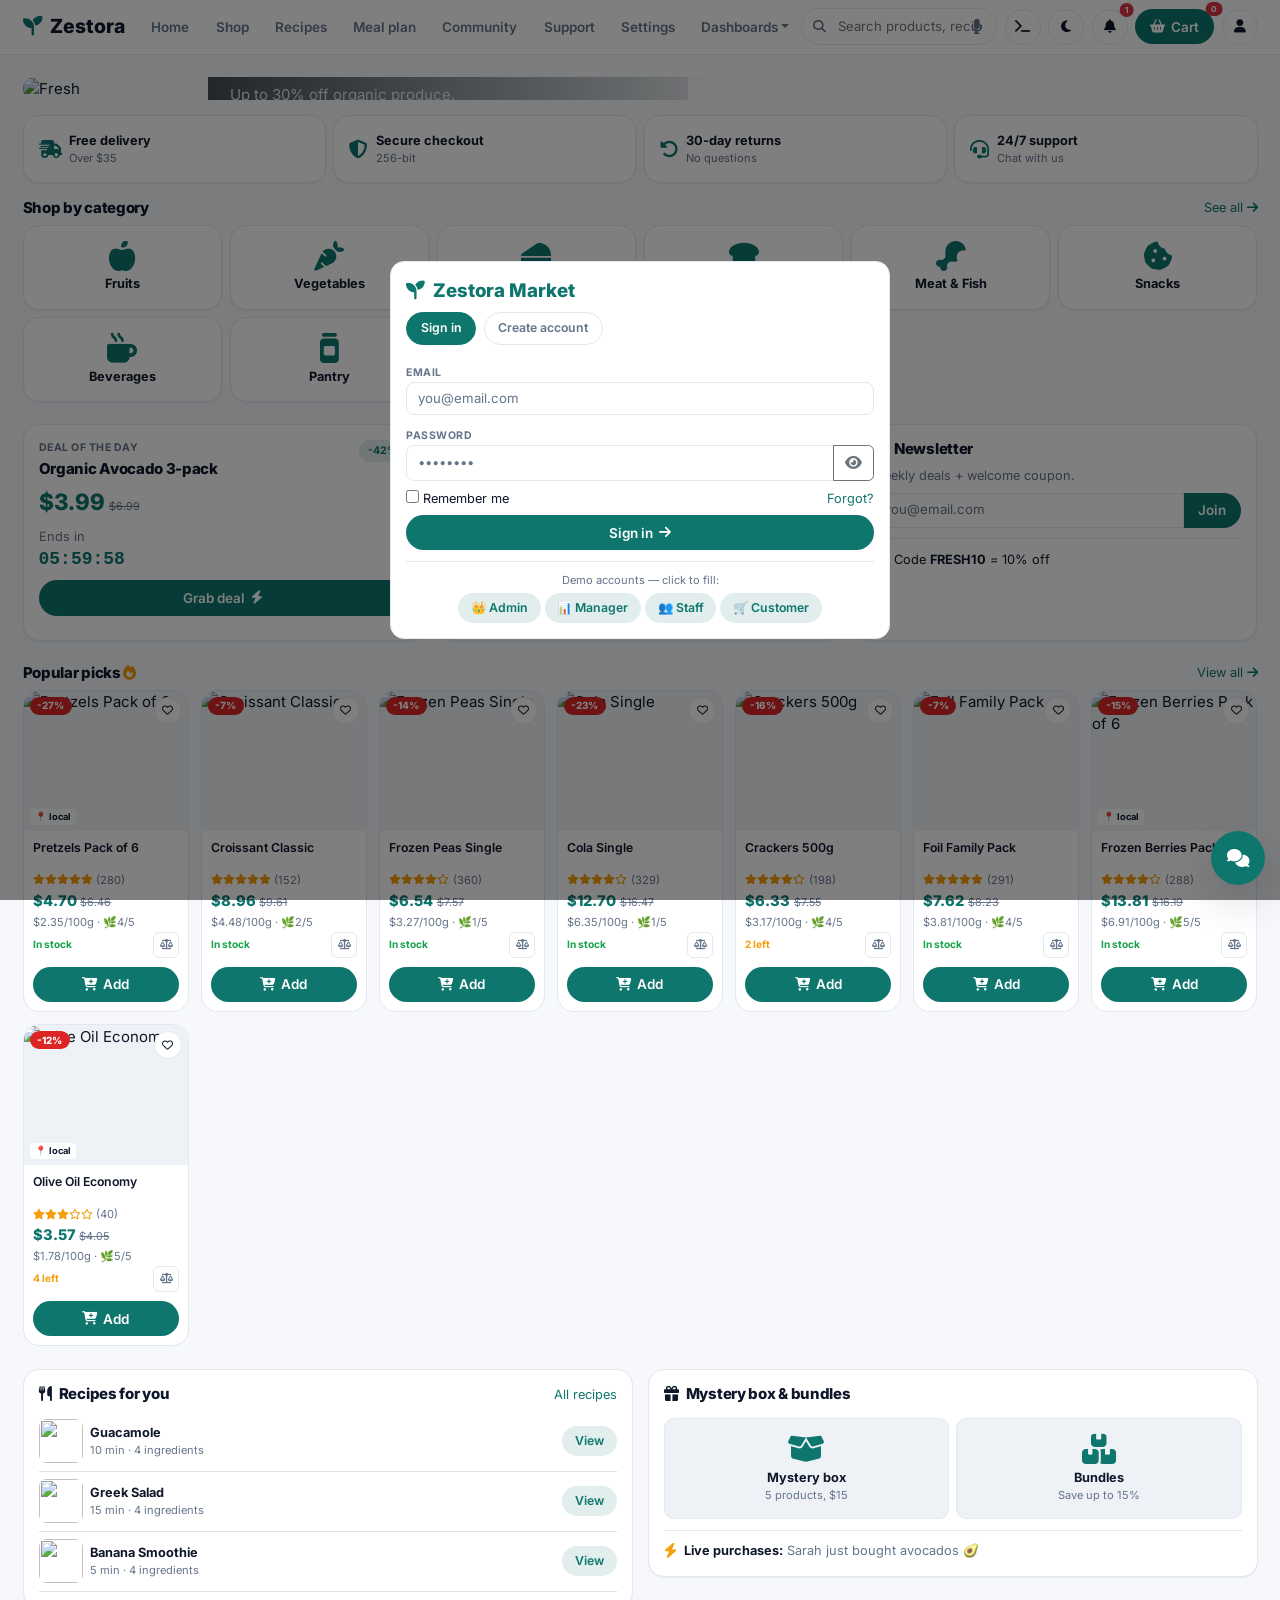
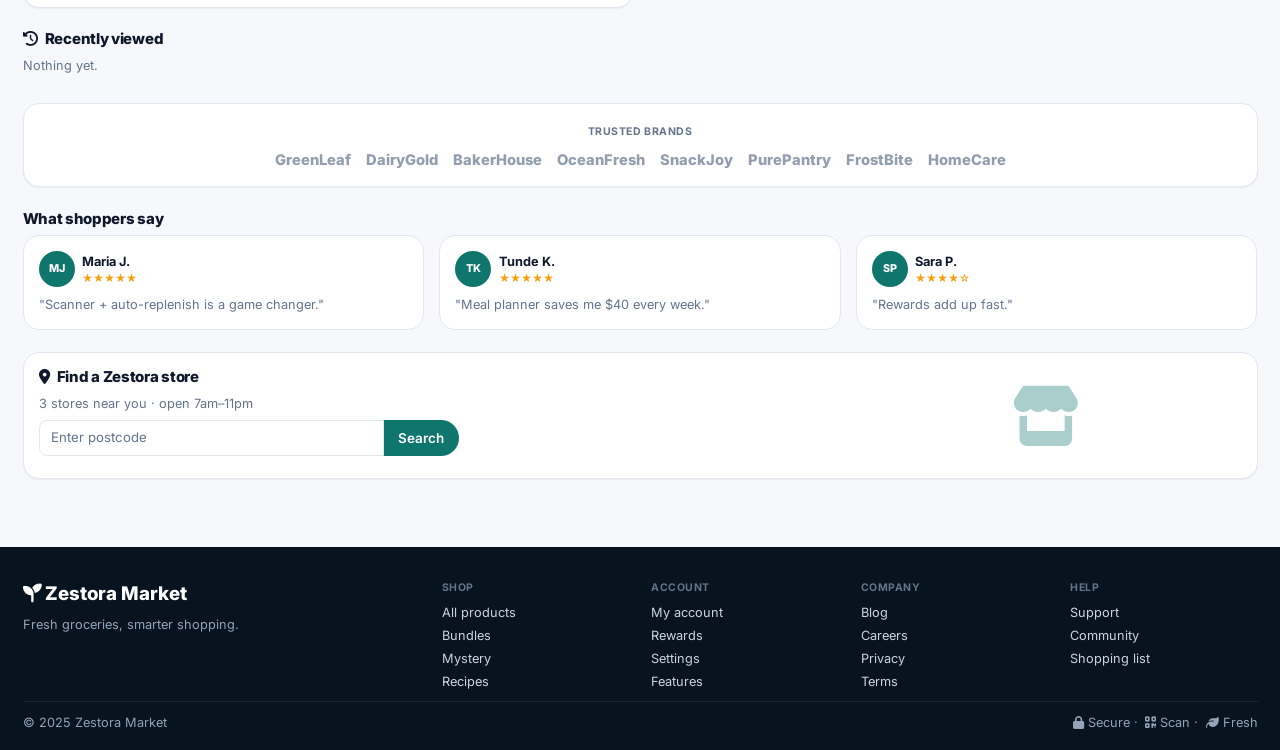
==== commit bb127829: "Add files via upload" ====
--- a/index.html
+++ b/index.html
@@ -1,222 +1,230 @@
 <!DOCTYPE html>
-<html lang="en" data-theme="light" data-accent="teal" data-fontsize="md">
+<html lang="en" data-theme="light" data-accent="teal" data-fontsize="md" dir="ltr">
 <head>
 <meta charset="utf-8">
-<meta name="viewport" content="width=device-width,initial-scale=1">
-<title>Zestora Market — Fresh groceries, delivered</title>
+<meta name="viewport" content="width=device-width,initial-scale=1,viewport-fit=cover">
+<meta name="theme-color" content="#0f766e">
+<title>Zestora Market — everything grocery</title>
 <link rel="preconnect" href="https://fonts.googleapis.com">
 <link href="https://fonts.googleapis.com/css2?family=Inter:wght@400;500;600;700;800&display=swap" rel="stylesheet">
 <link href="https://cdn.jsdelivr.net/npm/bootstrap@5.3.3/dist/css/bootstrap.min.css" rel="stylesheet">
 <link href="https://cdnjs.cloudflare.com/ajax/libs/font-awesome/6.5.1/css/all.min.css" rel="stylesheet">
+<link rel="manifest" href='data:application/manifest+json,{"name":"Zestora Market","short_name":"Zestora","start_url":".","display":"standalone","background_color":"%230f766e","theme_color":"%230f766e","icons":[{"src":"data:image/svg+xml,%3Csvg xmlns=%27http://www.w3.org/2000/svg%27 viewBox=%270 0 192 192%27%3E%3Crect width=%27192%27 height=%27192%27 rx=%2740%27 fill=%27%230f766e%27/%3E%3Ctext x=%2796%27 y=%27128%27 font-size=%27110%27 text-anchor=%27middle%27 fill=%27white%27%3E%E2%9C%A6%3C/text%3E%3C/svg%3E","sizes":"192x192","type":"image/svg+xml"}]}'>
 <style>
-:root{
-  --font:16px;
-  --bg:#f6f8fb;--surface:#fff;--surface-2:#eef2f7;--surface-3:#e2e8f0;
-  --text:#0f172a;--muted:#64748b;--border:#e2e8f0;
-  --primary:#0f766e;--primary-2:#14b8a6;--primary-ink:#fff;
-  --success:#16a34a;--warning:#f59e0b;--danger:#dc2626;--info:#0284c7;
-  --radius:16px;--radius-sm:10px;
-  --shadow-sm:0 1px 2px rgba(15,23,42,.06);
-  --shadow:0 6px 20px rgba(15,23,42,.08);
-  --shadow-lg:0 20px 40px rgba(15,23,42,.14);
-}
+:root{--font:15px;--bg:#f6f8fb;--surface:#fff;--surface-2:#eef2f7;--surface-3:#e2e8f0;--text:#0f172a;--muted:#64748b;--border:#e2e8f0;--primary:#0f766e;--primary-2:#14b8a6;--primary-ink:#fff;--success:#16a34a;--warning:#f59e0b;--danger:#dc2626;--info:#0284c7;--purple:#7c3aed;--r:16px;--r-sm:10px;--s:0 1px 2px rgba(15,23,42,.06);--s2:0 6px 20px rgba(15,23,42,.08);--s3:0 20px 40px rgba(15,23,42,.14)}
 [data-accent="blue"]{--primary:#1d4ed8;--primary-2:#3b82f6}
 [data-accent="purple"]{--primary:#7c3aed;--primary-2:#a78bfa}
 [data-accent="rose"]{--primary:#e11d48;--primary-2:#fb7185}
 [data-accent="emerald"]{--primary:#059669;--primary-2:#34d399}
 [data-accent="amber"]{--primary:#b45309;--primary-2:#f59e0b}
-[data-theme="dark"]{
-  --bg:#0b1220;--surface:#121c2e;--surface-2:#1b2a42;--surface-3:#243753;
-  --text:#e8eefb;--muted:#94a3b8;--border:#243753;
-  --primary:#2dd4bf;--primary-2:#5eead4;--primary-ink:#042f2e;
-  --shadow-sm:0 1px 2px rgba(0,0,0,.5);--shadow:0 8px 24px rgba(0,0,0,.5);--shadow-lg:0 24px 48px rgba(0,0,0,.6);
-}
-[data-fontsize="sm"]{--font:14px}
-[data-fontsize="lg"]{--font:18px}
-[data-fontsize="xl"]{--font:20px}
+[data-theme="dark"]{--bg:#0b1220;--surface:#121c2e;--surface-2:#1b2a42;--surface-3:#243753;--text:#e8eefb;--muted:#94a3b8;--border:#243753;--primary:#2dd4bf;--primary-2:#5eead4;--primary-ink:#042f2e;--s:0 1px 2px rgba(0,0,0,.5);--s2:0 8px 24px rgba(0,0,0,.5);--s3:0 24px 48px rgba(0,0,0,.6)}
+[data-fontsize="sm"]{--font:13px}[data-fontsize="lg"]{--font:17px}[data-fontsize="xl"]{--font:19px}
 *{box-sizing:border-box}
 html{font-size:var(--font);scroll-behavior:smooth}
-body{font-family:'Inter',system-ui,-apple-system,Segoe UI,Roboto,sans-serif;background:var(--bg);color:var(--text);margin:0;transition:background .25s,color .25s}
+body{font-family:'Inter',system-ui,sans-serif;background:var(--bg);color:var(--text);margin:0;transition:background .25s,color .25s;min-height:100vh}
+.skip-link{position:absolute;left:-9999px;top:0;background:var(--primary);color:var(--primary-ink);padding:.6rem 1rem;z-index:9999}
+.skip-link:focus{left:0}
 a{color:var(--primary);text-decoration:none}
-.muted{color:var(--muted)}
-.small{font-size:.82rem}
-.xs{font-size:.72rem}
-.surface{background:var(--surface);border:1px solid var(--border);border-radius:var(--radius);box-shadow:var(--shadow-sm)}
-.surface-2{background:var(--surface-2);border:1px solid var(--border);border-radius:var(--radius-sm)}
-.pad{padding:1.1rem}
-.pad-lg{padding:1.6rem}
-.brand-text{color:var(--primary);font-weight:800;letter-spacing:-.02em}
+.muted{color:var(--muted)}.small{font-size:.85rem}.xs{font-size:.74rem}
+.surface{background:var(--surface);border:1px solid var(--border);border-radius:var(--r);box-shadow:var(--s)}
+.surface-2{background:var(--surface-2);border:1px solid var(--border);border-radius:var(--r-sm)}
+.pad{padding:1rem}.pad-lg{padding:1.4rem}
 .h-title{font-weight:800;letter-spacing:-.02em;color:var(--text)}
-.btn-brand{background:var(--primary);color:var(--primary-ink);border:none;border-radius:999px;padding:.55rem 1.1rem;font-weight:600;display:inline-flex;align-items:center;justify-content:center;gap:.45rem;transition:.15s}
-.btn-brand:hover{filter:brightness(1.08);color:var(--primary-ink);transform:translateY(-1px)}
+.stat-lbl{font-size:.7rem;text-transform:uppercase;letter-spacing:.05em;color:var(--muted);font-weight:700}
+.stat-num{font-size:1.5rem;font-weight:800;color:var(--primary);line-height:1.1}
+.btn-brand{background:var(--primary);color:var(--primary-ink);border:none;border-radius:999px;padding:.5rem 1rem;font-weight:600;display:inline-flex;align-items:center;justify-content:center;gap:.4rem;transition:.15s;font-size:.9rem}
+.btn-brand:hover{filter:brightness(1.1);color:var(--primary-ink);transform:translateY(-1px)}
 .btn-brand:disabled{opacity:.5;cursor:not-allowed;transform:none}
-.btn-ghost{background:transparent;color:var(--text);border:1px solid var(--border);border-radius:999px;padding:.5rem 1rem;font-weight:600;transition:.15s}
+.btn-ghost{background:transparent;color:var(--text);border:1px solid var(--border);border-radius:999px;padding:.45rem .9rem;font-weight:600;font-size:.88rem;transition:.15s;display:inline-flex;align-items:center;gap:.4rem}
 .btn-ghost:hover{background:var(--surface-2);color:var(--text)}
-.btn-soft{background:color-mix(in srgb,var(--primary) 12%,transparent);color:var(--primary);border:none;border-radius:999px;padding:.45rem .9rem;font-weight:600}
+.btn-soft{background:color-mix(in srgb,var(--primary) 12%,transparent);color:var(--primary);border:none;border-radius:999px;padding:.4rem .85rem;font-weight:600;font-size:.82rem;transition:.15s;display:inline-flex;align-items:center;gap:.35rem}
 .btn-soft:hover{background:color-mix(in srgb,var(--primary) 22%,transparent);color:var(--primary)}
-.chip{display:inline-flex;align-items:center;gap:.35rem;background:var(--surface-2);border:1px solid var(--border);border-radius:999px;padding:.3rem .75rem;font-size:.8rem;font-weight:600;color:var(--text);cursor:pointer;transition:.15s}
+.chip{display:inline-flex;align-items:center;gap:.3rem;background:var(--surface-2);border:1px solid var(--border);border-radius:999px;padding:.28rem .7rem;font-size:.78rem;font-weight:600;color:var(--text);cursor:pointer;transition:.15s}
 .chip:hover{border-color:var(--primary);color:var(--primary)}
 .chip.active{background:var(--primary);color:var(--primary-ink);border-color:var(--primary)}
-.badge-soft{background:color-mix(in srgb,var(--primary) 12%,transparent);color:var(--primary);border-radius:999px;padding:.25rem .7rem;font-size:.72rem;font-weight:700;display:inline-block}
-.app-nav{background:color-mix(in srgb,var(--surface) 92%,transparent);backdrop-filter:blur(12px);border-bottom:1px solid var(--border);padding:.55rem 0}
-.app-nav .navbar-brand{font-weight:800;font-size:1.35rem;color:var(--text);display:flex;align-items:center;gap:.5rem}
-.app-nav .navbar-brand i{color:var(--primary)}
-.app-nav .nav-link{color:var(--muted);font-weight:600;border-radius:999px;padding:.4rem .85rem!important;transition:.15s}
-.app-nav .nav-link:hover{color:var(--primary);background:var(--surface-2)}
-.app-nav .nav-link.active{color:var(--primary-ink);background:var(--primary)}
-.icon-btn{width:38px;height:38px;border-radius:50%;border:1px solid var(--border);background:var(--surface);color:var(--text);display:inline-flex;align-items:center;justify-content:center;cursor:pointer;transition:.15s}
+.badge-soft{background:color-mix(in srgb,var(--primary) 12%,transparent);color:var(--primary);border-radius:999px;padding:.2rem .65rem;font-size:.7rem;font-weight:700;display:inline-block}
+.app-nav{background:color-mix(in srgb,var(--surface) 94%,transparent);backdrop-filter:blur(12px);border-bottom:1px solid var(--border);padding:.5rem 0;position:sticky;top:0;z-index:1030}
+.navbar-brand{font-weight:800;font-size:1.3rem;color:var(--text)!important;display:flex;align-items:center;gap:.5rem}
+.navbar-brand i{color:var(--primary)}
+.nav-link{color:var(--muted)!important;font-weight:600;border-radius:999px;padding:.35rem .75rem!important;font-size:.9rem}
+.nav-link:hover{color:var(--primary)!important;background:var(--surface-2)}
+.nav-link.active{color:var(--primary-ink)!important;background:var(--primary)}
+.icon-btn{width:36px;height:36px;border-radius:50%;border:1px solid var(--border);background:var(--surface);color:var(--text);display:inline-flex;align-items:center;justify-content:center;cursor:pointer;transition:.15s;font-size:.9rem}
 .icon-btn:hover{background:var(--surface-2);color:var(--primary)}
-.icon-btn.on{color:var(--danger);border-color:color-mix(in srgb,var(--danger) 40%,transparent)}
-.search-wrap{position:relative;flex:1;max-width:520px}
-.search-wrap input{width:100%;border:1px solid var(--border);background:var(--surface);color:var(--text);border-radius:999px;padding:.55rem 1rem .55rem 2.5rem;font-size:.9rem;outline:none;transition:.15s}
+.icon-btn.on{color:var(--danger)}
+.search-wrap{position:relative;flex:1;max-width:480px}
+.search-wrap input{width:100%;border:1px solid var(--border);background:var(--surface);color:var(--text);border-radius:999px;padding:.5rem 1rem .5rem 2.4rem;font-size:.88rem;outline:none}
 .search-wrap input:focus{border-color:var(--primary);box-shadow:0 0 0 3px color-mix(in srgb,var(--primary) 18%,transparent)}
-.search-wrap>i{position:absolute;left:.9rem;top:50%;transform:translateY(-50%);color:var(--muted)}
-.suggest{position:absolute;top:110%;left:0;right:0;background:var(--surface);border:1px solid var(--border);border-radius:14px;box-shadow:var(--shadow-lg);z-index:1050;overflow:hidden;display:none}
-.suggest div{padding:.6rem .9rem;cursor:pointer;font-size:.88rem;border-bottom:1px solid var(--border)}
+.search-wrap>i{position:absolute;left:.85rem;top:50%;transform:translateY(-50%);color:var(--muted);font-size:.85rem}
+.mic-btn{position:absolute;right:.4rem;top:50%;transform:translateY(-50%);width:30px;height:30px;border-radius:50%;background:transparent;border:none;color:var(--muted);cursor:pointer}
+.mic-btn:hover{color:var(--primary)}
+.mic-btn.rec{color:var(--danger);animation:pulse 1s infinite}
+@keyframes pulse{50%{opacity:.4}}
+.suggest{position:absolute;top:110%;left:0;right:0;background:var(--surface);border:1px solid var(--border);border-radius:14px;box-shadow:var(--s3);z-index:1050;overflow:hidden;display:none}
+.suggest div{padding:.55rem .85rem;cursor:pointer;font-size:.86rem;border-bottom:1px solid var(--border)}
 .suggest div:last-child{border-bottom:none}
 .suggest div:hover{background:var(--surface-2)}
-.carousel-item img{height:420px;object-fit:cover;width:100%}
-@media(max-width:768px){.carousel-item img{height:280px}}
-.carousel-caption-box{background:linear-gradient(90deg,rgba(4,20,30,.72),rgba(4,20,30,.15));backdrop-filter:blur(2px);border-radius:var(--radius);padding:1.4rem 1.6rem;text-align:left;max-width:520px}
-.carousel-caption-box h2{font-weight:800;color:#fff;letter-spacing:-.03em}
-.carousel-caption-box p{color:#dbe7ee;margin-bottom:.9rem}
-.pcard{background:var(--surface);border:1px solid var(--border);border-radius:var(--radius);overflow:hidden;position:relative;transition:.18s;display:flex;flex-direction:column}
-.pcard:hover{transform:translateY(-4px);box-shadow:var(--shadow-lg);border-color:color-mix(in srgb,var(--primary) 30%,var(--border))}
-.pcard-img{position:relative;height:150px;background:var(--surface-2);display:flex;align-items:center;justify-content:center;overflow:hidden}
-.pcard-img img{height:100%;width:100%;object-fit:cover;transition:.3s}
-.pcard:hover .pcard-img img{transform:scale(1.05)}
-.badge-off{position:absolute;top:8px;left:8px;background:var(--danger);color:#fff;border-radius:999px;padding:.12rem .5rem;font-size:.68rem;font-weight:800;z-index:2}
-.pcard .icon-btn{position:absolute;width:30px;height:30px;font-size:.78rem;z-index:2}
-.pcard .wish{top:8px;right:8px}
-.pcard .quick{top:44px;right:8px;opacity:0;transform:translateX(6px);transition:.18s}
-.pcard:hover .quick{opacity:1;transform:none}
-.pcard-body{padding:.7rem;display:flex;flex-direction:column;gap:.15rem;flex:1}
-.pcard-name{font-weight:600;font-size:.86rem;line-height:1.25;height:2.5em;overflow:hidden;display:-webkit-box;-webkit-line-clamp:2;-webkit-box-orient:vertical}
-.price{font-weight:800;color:var(--primary);font-size:1.02rem}
-.old{color:var(--muted);font-size:.76rem}
-.stars-inner{color:#f59e0b;font-size:.72rem;letter-spacing:.5px}
-.stock{font-size:.7rem;font-weight:700}
-.stock.ok{color:var(--success)}
-.stock.low{color:var(--warning)}
-.stock.out{color:var(--danger)}
-.mini-btn{border:1px solid var(--border);background:var(--surface);color:var(--muted);border-radius:8px;width:28px;height:28px;font-size:.75rem;cursor:pointer;transition:.15s}
-.mini-btn:hover{color:var(--primary);border-color:var(--primary)}
-.grid-products{display:grid;grid-template-columns:repeat(auto-fill,minmax(170px,1fr));gap:.9rem}
-@media(min-width:1200px){.grid-products{grid-template-columns:repeat(auto-fill,minmax(185px,1fr))}}
 .page{display:none}
 .page.active{display:block;animation:fade .25s ease}
 @keyframes fade{from{opacity:0;transform:translateY(6px)}to{opacity:1;transform:none}}
-.toast-wrap{position:fixed;bottom:1rem;right:1rem;z-index:2000;display:flex;flex-direction:column;gap:.5rem}
-.toast-x{background:var(--surface);border:1px solid var(--border);border-left:4px solid var(--primary);border-radius:12px;box-shadow:var(--shadow-lg);padding:.7rem .9rem;min-width:250px;display:flex;gap:.6rem;align-items:flex-start;font-size:.86rem;animation:slideIn .25s ease}
+.carousel-item img{height:400px;object-fit:cover;width:100%}
+@media(max-width:768px){.carousel-item img{height:260px}}
+.carousel-caption-box{background:linear-gradient(90deg,rgba(4,20,30,.75),rgba(4,20,30,.1));border-radius:var(--r);padding:1.2rem 1.5rem;text-align:left;max-width:480px}
+.carousel-caption-box h2{font-weight:800;color:#fff}
+.carousel-caption-box p{color:#dbe7ee;margin-bottom:.7rem}
+.pcard{background:var(--surface);border:1px solid var(--border);border-radius:var(--r);overflow:hidden;position:relative;transition:.18s;display:flex;flex-direction:column}
+.pcard:hover{transform:translateY(-3px);box-shadow:var(--s3)}
+.pcard-img{position:relative;height:140px;background:var(--surface-2);overflow:hidden}
+.pcard-img img{width:100%;height:100%;object-fit:cover;transition:.3s}
+.pcard:hover .pcard-img img{transform:scale(1.05)}
+.badge-off{position:absolute;top:6px;left:6px;background:var(--danger);color:#fff;border-radius:999px;padding:.1rem .5rem;font-size:.66rem;font-weight:800;z-index:2}
+.tag-row{position:absolute;bottom:6px;left:6px;display:flex;gap:3px;flex-wrap:wrap;z-index:2}
+.tag{background:rgba(255,255,255,.9);color:#0f172a;border-radius:4px;padding:1px 5px;font-size:.62rem;font-weight:700}
+.pcard .wish{position:absolute;top:6px;right:6px;width:28px;height:28px;z-index:2;font-size:.72rem}
+.pcard .quick{position:absolute;top:38px;right:6px;width:28px;height:28px;z-index:2;font-size:.72rem;opacity:0;transition:.18s}
+.pcard:hover .quick{opacity:1}
+.pcard-body{padding:.6rem;display:flex;flex-direction:column;gap:.1rem;flex:1}
+.pcard-name{font-weight:600;font-size:.82rem;line-height:1.25;height:2.5em;overflow:hidden;display:-webkit-box;-webkit-line-clamp:2;-webkit-box-orient:vertical}
+.price{font-weight:800;color:var(--primary);font-size:.98rem}
+.old{color:var(--muted);font-size:.72rem}
+.stars-inner{color:#f59e0b;font-size:.7rem}
+.stock{font-size:.68rem;font-weight:700}
+.stock.ok{color:var(--success)}.stock.low{color:var(--warning)}.stock.out{color:var(--danger)}
+.mini-btn{border:1px solid var(--border);background:var(--surface);color:var(--muted);border-radius:6px;width:26px;height:26px;font-size:.7rem;cursor:pointer}
+.mini-btn:hover{color:var(--primary);border-color:var(--primary)}
+.grid-products{display:grid;grid-template-columns:repeat(auto-fill,minmax(160px,1fr));gap:.8rem}
+.toast-wrap{position:fixed;bottom:1rem;right:1rem;z-index:9999;display:flex;flex-direction:column;gap:.5rem;max-width:340px}
+.toast-x{background:var(--surface);border:1px solid var(--border);border-left:4px solid var(--primary);border-radius:12px;box-shadow:var(--s3);padding:.6rem .85rem;display:flex;gap:.6rem;align-items:flex-start;font-size:.84rem;animation:slideIn .25s}
 @keyframes slideIn{from{opacity:0;transform:translateX(20px)}to{opacity:1;transform:none}}
-.toast-x .ti{width:22px;height:22px;border-radius:50%;display:flex;align-items:center;justify-content:center;font-size:.7rem;flex-shrink:0}
-.chat-fab{position:fixed;bottom:1.2rem;right:1.2rem;z-index:1500;width:56px;height:56px;border-radius:50%;background:var(--primary);color:var(--primary-ink);border:none;box-shadow:var(--shadow-lg);font-size:1.25rem;cursor:pointer;transition:.2s}
-.chat-fab:hover{transform:scale(1.06)}
-.chat-panel{position:fixed;bottom:5.2rem;right:1.2rem;width:360px;max-width:92vw;height:520px;max-height:80vh;background:var(--surface);border:1px solid var(--border);border-radius:18px;box-shadow:var(--shadow-lg);z-index:1500;display:none;flex-direction:column;overflow:hidden}
-.chat-panel.open{display:flex;animation:fade .2s ease}
-.chat-head{padding:.8rem 1rem;border-bottom:1px solid var(--border);display:flex;justify-content:space-between;align-items:center;background:var(--surface-2)}
-.chat-body{flex:1;overflow-y:auto;padding:.8rem;display:flex;flex-direction:column;gap:.55rem}
-.msg{max-width:82%;padding:.5rem .75rem;border-radius:14px;font-size:.84rem;line-height:1.35;position:relative;word-wrap:break-word}
-.msg .meta{font-size:.66rem;opacity:.7;margin-top:.2rem}
-.msg.in{background:var(--surface-2);color:var(--text);align-self:flex-start;border-bottom-left-radius:4px}
-.msg.out{background:var(--primary);color:var(--primary-ink);align-self:flex-end;border-bottom-right-radius:4px}
-.chat-input{display:flex;gap:.4rem;padding:.6rem;border-top:1px solid var(--border)}
-.chat-input input{flex:1;border:1px solid var(--border);background:var(--surface);color:var(--text);border-radius:999px;padding:.5rem .9rem;outline:none;font-size:.86rem}
-.room-tabs{display:flex;gap:.35rem;flex-wrap:wrap;padding:.5rem;border-bottom:1px solid var(--border);background:var(--surface)}
-.room-tabs button{flex:1;min-width:70px;border:none;background:transparent;color:var(--muted);font-size:.72rem;font-weight:700;padding:.35rem .2rem;border-radius:8px;cursor:pointer}
+.toast-x .ti{width:20px;height:20px;border-radius:50%;display:flex;align-items:center;justify-content:center;font-size:.65rem;flex-shrink:0}
+.chat-fab{position:fixed;bottom:1rem;right:1rem;z-index:1100;width:54px;height:54px;border-radius:50%;background:var(--primary);color:var(--primary-ink);border:none;box-shadow:var(--s3);font-size:1.2rem;cursor:pointer}
+.chat-panel{position:fixed;bottom:4.8rem;right:1rem;width:350px;max-width:92vw;height:500px;max-height:80vh;background:var(--surface);border:1px solid var(--border);border-radius:16px;box-shadow:var(--s3);z-index:1100;display:none;flex-direction:column;overflow:hidden}
+.chat-panel.open{display:flex;animation:fade .2s}
+.chat-head{padding:.7rem 1rem;border-bottom:1px solid var(--border);display:flex;justify-content:space-between;align-items:center;background:var(--surface-2)}
+.chat-body{flex:1;overflow-y:auto;padding:.7rem;display:flex;flex-direction:column;gap:.5rem}
+.msg{max-width:82%;padding:.45rem .7rem;border-radius:12px;font-size:.82rem;line-height:1.35;position:relative;word-wrap:break-word}
+.msg .meta{font-size:.62rem;opacity:.65;margin-top:.15rem}
+.msg.in{background:var(--surface-2);color:var(--text);align-self:flex-start;border-bottom-left-radius:3px}
+.msg.out{background:var(--primary);color:var(--primary-ink);align-self:flex-end;border-bottom-right-radius:3px}
+.chat-input{display:flex;gap:.4rem;padding:.55rem;border-top:1px solid var(--border)}
+.chat-input input{flex:1;border:1px solid var(--border);background:var(--surface);color:var(--text);border-radius:999px;padding:.45rem .85rem;outline:none;font-size:.84rem}
+.room-tabs{display:flex;gap:.3rem;flex-wrap:wrap;padding:.4rem;border-bottom:1px solid var(--border);background:var(--surface)}
+.room-tabs button{flex:1;min-width:60px;border:none;background:transparent;color:var(--muted);font-size:.7rem;font-weight:700;padding:.3rem .15rem;border-radius:6px;cursor:pointer}
 .room-tabs button.active{background:var(--primary);color:var(--primary-ink)}
-.stat-card{padding:1rem;border-radius:14px;background:var(--surface);border:1px solid var(--border)}
-.stat-num{font-size:1.55rem;font-weight:800;color:var(--primary);line-height:1.1}
-.stat-lbl{font-size:.72rem;text-transform:uppercase;letter-spacing:.05em;color:var(--muted);font-weight:700}
-.bar-chart{display:flex;align-items:flex-end;gap:8px;height:160px}
-.bar-chart .bar{flex:1;background:linear-gradient(180deg,var(--primary),var(--primary-2));border-radius:8px 8px 0 0;min-height:4px;transition:.3s}
-.bar-chart .bar-lbl{text-align:center;font-size:.7rem;color:var(--muted);margin-top:.3rem}
+.stat-card{padding:.85rem;border-radius:12px;background:var(--surface);border:1px solid var(--border)}
+.bar-chart{display:flex;align-items:flex-end;gap:6px;height:150px}
+.bar-chart .bar{flex:1;background:linear-gradient(180deg,var(--primary),var(--primary-2));border-radius:6px 6px 0 0;min-height:4px;transition:.3s}
+.bar-chart .bar-lbl{text-align:center;font-size:.65rem;color:var(--muted);margin-top:.2rem}
 .progress-thin{height:8px;background:var(--surface-2);border-radius:999px;overflow:hidden}
-.progress-thin>div{height:100%;background:var(--primary);border-radius:999px}
-.table-x{width:100%;font-size:.85rem}
-.table-x th{font-size:.72rem;text-transform:uppercase;letter-spacing:.04em;color:var(--muted);font-weight:700;padding:.5rem;border-bottom:1px solid var(--border);text-align:left}
-.table-x td{padding:.55rem .5rem;border-bottom:1px solid var(--border);vertical-align:middle}
-.form-control,.form-select{background:var(--surface);color:var(--text);border-color:var(--border);border-radius:10px}
+.progress-thin>div{height:100%;background:var(--primary);border-radius:999px;transition:.4s}
+.table-x{width:100%;font-size:.82rem}
+.table-x th{font-size:.68rem;text-transform:uppercase;color:var(--muted);font-weight:700;padding:.4rem;border-bottom:1px solid var(--border);text-align:left}
+.table-x td{padding:.45rem .4rem;border-bottom:1px solid var(--border);vertical-align:middle}
+.form-control,.form-select{background:var(--surface);color:var(--text);border-color:var(--border);border-radius:8px;font-size:.88rem}
 .form-control:focus,.form-select:focus{background:var(--surface);color:var(--text);border-color:var(--primary);box-shadow:0 0 0 3px color-mix(in srgb,var(--primary) 18%,transparent)}
 .form-control::placeholder{color:var(--muted)}
 .form-check-input:checked{background-color:var(--primary);border-color:var(--primary)}
-.nav-pills .nav-link{color:var(--muted);font-weight:600;border-radius:999px;font-size:.86rem}
-.nav-pills .nav-link.active{background:var(--primary);color:var(--primary-ink)}
-.modal-content,.offcanvas,.dropdown-menu,.accordion-item{background:var(--surface);color:var(--text);border-color:var(--border)}
-.accordion-button{background:var(--surface);color:var(--text)}
+.nav-pills .nav-link{color:var(--muted);font-weight:600;border-radius:999px;font-size:.82rem;padding:.4rem .9rem!important;border:1px solid var(--border)}
+.nav-pills .nav-link.active{background:var(--primary);color:var(--primary-ink);border-color:var(--primary)}
+.modal-content,.offcanvas,.dropdown-menu,.accordion-item{background:var(--surface);color:var(--text);border-color:var(--border);border-radius:14px}
+.accordion-button{background:var(--surface);color:var(--text);font-size:.88rem}
 .accordion-button:not(.collapsed){background:var(--surface-2);color:var(--text);box-shadow:none}
 .accordion-button:focus{box-shadow:none}
-.accordion-body{color:var(--text)}
-.dropdown-item{color:var(--text)}
+.dropdown-item{color:var(--text);font-size:.86rem}
 .dropdown-item:hover{background:var(--surface-2);color:var(--primary)}
-.btn-close{filter:var(--close-filter,none)}
-[data-theme="dark"] .btn-close{filter:invert(1) grayscale(1)}
+[data-theme="dark"] .btn-close{filter:invert(1)}
 [data-theme="dark"] .navbar-toggler-icon{filter:invert(1)}
 [data-theme="dark"] .table{color:var(--text)}
-[data-theme="dark"] .text-muted{color:var(--muted)!important}
-[data-theme="dark"] .bg-light{background:var(--surface-2)!important}
-[data-theme="dark"] .btn-light{background:var(--surface-2);color:var(--text);border-color:var(--border)}
 .list-group-item{background:var(--surface);color:var(--text);border-color:var(--border)}
-.tooltip-inner{background:var(--text);color:var(--bg);font-size:.78rem;border-radius:8px}
-.popover{background:var(--surface);color:var(--text);border:1px solid var(--border);border-radius:12px;box-shadow:var(--shadow-lg)}
+.tooltip-inner{background:var(--text);color:var(--bg);font-size:.76rem;border-radius:6px}
+.popover{background:var(--surface);color:var(--text);border:1px solid var(--border);border-radius:12px}
 .popover-header{background:var(--surface-2);color:var(--text);border-color:var(--border)}
-.popover-body{color:var(--text)}
-.bs-popover-auto[data-popper-placement^="top"]>.popover-arrow::before,.bs-popover-top>.popover-arrow::before{border-top-color:var(--border)}
-.footer{background:#07131f;color:#94a3b8;padding:2.4rem 0 1.4rem;margin-top:3rem}
-.footer a{color:#cbd5e1}
-.footer a:hover{color:#fff}
-.footer .brand{color:#fff;font-weight:800;font-size:1.3rem}
+.footer{background:#07131f;color:#94a3b8;padding:2.2rem 0 1.2rem;margin-top:3rem}
+.footer a{color:#cbd5e1;font-size:.85rem}.footer a:hover{color:#fff}
+.footer .brand{color:#fff;font-weight:800;font-size:1.25rem}
 [data-theme="dark"] .footer{background:#050b13}
-.scanner-box{border:2px dashed color-mix(in srgb,var(--primary) 45%,var(--border));border-radius:14px;padding:1.2rem;text-align:center;background:color-mix(in srgb,var(--primary) 5%,var(--surface))}
-#scanVideo{width:100%;max-height:240px;border-radius:12px;background:#000;object-fit:cover}
-.countdown{font-family:'Courier New',monospace;font-weight:800;font-size:1.3rem;color:var(--primary);letter-spacing:1px}
-.recently{display:flex;gap:.7rem;overflow-x:auto;padding-bottom:.4rem}
-.recently .ri{min-width:110px;text-align:center;cursor:pointer}
-.recently .ri img{width:64px;height:64px;object-fit:cover;border-radius:12px;background:var(--surface-2)}
-.brand-strip{display:flex;gap:1rem;flex-wrap:wrap;align-items:center;justify-content:center;opacity:.75}
-.brand-strip span{font-weight:800;font-size:1.05rem;color:var(--muted);letter-spacing:.02em}
-.testimonial{background:var(--surface);border:1px solid var(--border);border-radius:var(--radius);padding:1.2rem;height:100%}
-.testimonial .avatar{width:40px;height:40px;border-radius:50%;background:var(--primary);color:var(--primary-ink);display:flex;align-items:center;justify-content:center;font-weight:800;font-size:.8rem}
-.faq-item{border:1px solid var(--border);border-radius:12px;margin-bottom:.5rem;overflow:hidden}
-.ticket{background:var(--surface);border:1px solid var(--border);border-radius:12px;padding:.8rem;margin-bottom:.6rem}
-.feature-group h6{color:var(--primary);font-weight:800;margin-top:1.2rem}
-.feature-list{list-style:none;padding:0;margin:0;display:grid;grid-template-columns:repeat(auto-fill,minmax(240px,1fr));gap:.35rem}
-.feature-list li{font-size:.84rem;display:flex;gap:.45rem;align-items:flex-start}
-.feature-list li i{color:var(--success);margin-top:.25rem;font-size:.7rem}
-.back-top{position:fixed;left:1.1rem;bottom:1.2rem;z-index:1200;width:44px;height:44px;border-radius:50%;background:var(--surface);border:1px solid var(--border);color:var(--text);box-shadow:var(--shadow);display:none;align-items:center;justify-content:center;cursor:pointer}
+.scanner-box{border:2px dashed color-mix(in srgb,var(--primary) 45%,var(--border));border-radius:14px;padding:1rem;text-align:center;background:color-mix(in srgb,var(--primary) 5%,var(--surface))}
+#scanVideo{width:100%;max-height:230px;border-radius:10px;background:#000;object-fit:cover}
+.countdown{font-family:'Courier New',monospace;font-weight:800;font-size:1.2rem;color:var(--primary)}
+.recently{display:flex;gap:.6rem;overflow-x:auto;padding-bottom:.4rem}
+.recently .ri{min-width:100px;text-align:center;cursor:pointer;flex-shrink:0}
+.recently .ri img{width:56px;height:56px;object-fit:cover;border-radius:10px;background:var(--surface-2)}
+.brand-strip{display:flex;gap:1rem;flex-wrap:wrap;align-items:center;justify-content:center;opacity:.7}
+.brand-strip span{font-weight:800;font-size:.98rem;color:var(--muted)}
+.testimonial{background:var(--surface);border:1px solid var(--border);border-radius:var(--r);padding:1rem;height:100%}
+.testimonial .avatar{width:36px;height:36px;border-radius:50%;background:var(--primary);color:var(--primary-ink);display:flex;align-items:center;justify-content:center;font-weight:800;font-size:.72rem}
+.back-top{position:fixed;left:1rem;bottom:1rem;z-index:1000;width:42px;height:42px;border-radius:50%;background:var(--surface);border:1px solid var(--border);color:var(--text);box-shadow:var(--s2);display:none;align-items:center;justify-content:center;cursor:pointer}
 .back-top.show{display:flex}
 .skel{background:linear-gradient(90deg,var(--surface-2),var(--surface-3),var(--surface-2));background-size:200% 100%;animation:sh 1.2s infinite;border-radius:8px}
 @keyframes sh{0%{background-position:200% 0}100%{background-position:-200% 0}}
 [data-reduce-motion="true"] *{animation:none!important;transition:none!important}
 [data-contrast="high"]{--muted:#334155;--border:#94a3b8}
 [data-theme="dark"][data-contrast="high"]{--muted:#cbd5e1;--border:#64748b}
-.hr{border-top:1px solid var(--border);margin:.8rem 0}
-.star-pick i{cursor:pointer;color:#cbd5e1;font-size:1.1rem;transition:.1s}
-.star-pick i.on{color:#f59e0b}
+.hr{border-top:1px solid var(--border);margin:.7rem 0}
 .avatar-circle{width:42px;height:42px;border-radius:50%;background:var(--primary);color:var(--primary-ink);display:inline-flex;align-items:center;justify-content:center;font-weight:800;font-size:.9rem}
-.order-timeline{display:flex;gap:0;margin:.6rem 0;overflow-x:auto}
-.order-timeline .step{flex:1;text-align:center;font-size:.68rem;color:var(--muted);position:relative;min-width:70px}
-.order-timeline .step .dot{width:22px;height:22px;border-radius:50%;background:var(--surface-2);border:2px solid var(--border);margin:0 auto .25rem;display:flex;align-items:center;justify-content:center;font-size:.6rem;color:var(--muted)}
+.order-timeline{display:flex;gap:0;margin:.5rem 0;overflow-x:auto}
+.order-timeline .step{flex:1;text-align:center;font-size:.62rem;color:var(--muted);position:relative;min-width:65px}
+.order-timeline .step .dot{width:20px;height:20px;border-radius:50%;background:var(--surface-2);border:2px solid var(--border);margin:0 auto .2rem;display:flex;align-items:center;justify-content:center;font-size:.55rem}
 .order-timeline .step.done .dot{background:var(--primary);border-color:var(--primary);color:var(--primary-ink)}
 .order-timeline .step.done{color:var(--primary);font-weight:700}
-.online-dot{width:8px;height:8px;border-radius:50%;background:var(--success);display:inline-block;margin-right:.3rem}
+.online-dot{width:7px;height:7px;border-radius:50%;background:var(--success);display:inline-block;margin-right:.25rem}
+.reaction{background:var(--surface-2);border:1px solid var(--border);border-radius:999px;padding:1px 6px;font-size:.68rem;cursor:pointer;display:inline-flex;gap:.15rem;align-items:center}
+.reaction.mine{background:color-mix(in srgb,var(--primary) 15%,transparent);border-color:var(--primary);color:var(--primary)}
+.cmdk-overlay{position:fixed;inset:0;background:rgba(0,0,0,.5);backdrop-filter:blur(4px);z-index:3000;display:none;align-items:flex-start;justify-content:center;padding-top:12vh}
+.cmdk-overlay.open{display:flex}
+.cmdk{background:var(--surface);border:1px solid var(--border);border-radius:14px;width:92%;max-width:560px;box-shadow:var(--s3);overflow:hidden}
+.cmdk input{width:100%;border:none;background:transparent;color:var(--text);padding:1rem;font-size:1rem;outline:none;border-bottom:1px solid var(--border)}
+.cmdk-list{max-height:400px;overflow-y:auto}
+.cmdk-item{padding:.6rem 1rem;cursor:pointer;display:flex;align-items:center;gap:.6rem;font-size:.9rem;border-bottom:1px solid var(--border)}
+.cmdk-item:hover,.cmdk-item.sel{background:var(--surface-2)}
+.cmdk-item i{color:var(--primary);width:20px}
+.onboarding-overlay{position:fixed;inset:0;background:rgba(0,0,0,.55);z-index:2500;display:none;align-items:center;justify-content:center;padding:1rem}
+.onboarding-overlay.open{display:flex}
+.onboarding-card{background:var(--surface);border-radius:16px;max-width:460px;width:100%;padding:1.5rem;box-shadow:var(--s3);text-align:center}
+.consent-banner{position:fixed;bottom:0;left:0;right:0;background:var(--surface);border-top:1px solid var(--border);padding:1rem;z-index:2000;box-shadow:0 -4px 20px rgba(0,0,0,.1);display:none}
+.consent-banner.open{display:block}
+.empty-state{text-align:center;padding:2.5rem 1rem}
+.empty-state i{font-size:2.5rem;color:var(--muted);opacity:.5;margin-bottom:.6rem}
+.star-pick i{cursor:pointer;color:#cbd5e1;font-size:1rem}
+.star-pick i.on{color:#f59e0b}
+.sparkline{width:100%;height:40px}
+.recipe-card{background:var(--surface);border:1px solid var(--border);border-radius:var(--r);overflow:hidden;transition:.18s}
+.recipe-card:hover{transform:translateY(-3px);box-shadow:var(--s3)}
+.recipe-card img{width:100%;height:150px;object-fit:cover}
+.meal-cell{background:var(--surface-2);border:1px dashed var(--border);border-radius:8px;min-height:60px;padding:.3rem;font-size:.72rem}
+.meal-cell.has{background:color-mix(in srgb,var(--primary) 10%,var(--surface));border-style:solid;border-color:var(--primary)}
+.wheel-wrap{text-align:center;padding:1rem}
+.wheel{width:280px;height:280px;margin:0 auto;border-radius:50%;position:relative;transition:transform 4s cubic-bezier(.15,1.05,.4,1);box-shadow:0 0 0 6px var(--primary),0 10px 30px rgba(0,0,0,.2);background:conic-gradient(#f59e0b 0 45deg,#ef4444 45deg 90deg,#10b981 90deg 135deg,#3b82f6 135deg 180deg,#8b5cf6 180deg 225deg,#ec4899 225deg 270deg,#14b8a6 270deg 315deg,#f97316 315deg 360deg)}
+.wheel::after{content:'';position:absolute;top:-14px;left:50%;transform:translateX(-50%);border-left:14px solid transparent;border-right:14px solid transparent;border-top:24px solid var(--primary);z-index:2}
+.wheel-label{position:absolute;top:50%;left:50%;transform:translate(-50%,-50%);background:var(--surface);border-radius:50%;width:70px;height:70px;display:flex;align-items:center;justify-content:center;font-weight:800;font-size:.78rem;box-shadow:var(--s2);text-align:center;line-height:1.1;padding:4px;border:2px solid var(--primary);color:var(--primary)}
+canvas#scratch{width:100%;max-width:320px;height:160px;border-radius:12px;background:linear-gradient(135deg,#f59e0b,#dc2626);cursor:crosshair;touch-action:none}
+/* ===== AUTH SYSTEM ===== */
+.auth-form .form-control{border-radius:8px}
+.auth-badge{display:inline-flex;align-items:center;gap:.35rem;font-size:.72rem;font-weight:700;padding:.2rem .6rem;border-radius:999px}
+.auth-badge.pending{background:color-mix(in srgb,var(--warning) 18%,transparent);color:var(--warning)}
+.auth-badge.approved{background:color-mix(in srgb,var(--success) 18%,transparent);color:var(--success)}
+.auth-badge.rejected{background:color-mix(in srgb,var(--danger) 18%,transparent);color:var(--danger)}
+.auth-badge.suspended{background:color-mix(in srgb,var(--muted) 22%,transparent);color:var(--muted)}
+.approval-card{border:1px solid var(--border);border-radius:12px;padding:.85rem;margin-bottom:.5rem;background:var(--surface)}
+.approval-card.pending{border-left:3px solid var(--warning)}
+.approval-card.rejected{border-left:3px solid var(--danger)}
+.role-pill{font-size:.7rem;font-weight:700;padding:.15rem .5rem;border-radius:999px;background:var(--surface-2);color:var(--text)}
+.notif-pending{background:color-mix(in srgb,var(--warning) 12%,transparent)!important;border-left:3px solid var(--warning)!important}
 </style>
 </head>
 <body>
-
-<!-- ================= NAVBAR ================= -->
-<nav class="navbar navbar-expand-lg app-nav sticky-top">
+<a href="#main" class="skip-link">Skip to main content</a>
+
+<nav class="navbar navbar-expand-lg app-nav">
   <div class="container-fluid px-3 px-lg-4">
-    <a class="navbar-brand" href="#" onclick="App.go('home');return false;">
-      <i class="fa-solid fa-seedling"></i><span>Zestora</span>
-    </a>
-    <button class="navbar-toggler border-0" type="button" data-bs-toggle="collapse" data-bs-target="#navMain">
-      <span class="navbar-toggler-icon"></span>
-    </button>
+    <a class="navbar-brand" href="#" onclick="App.go('home');return false;"><i class="fa-solid fa-seedling"></i><span>Zestora</span></a>
+    <button class="navbar-toggler border-0" type="button" data-bs-toggle="collapse" data-bs-target="#navMain"><span class="navbar-toggler-icon"></span></button>
     <div class="collapse navbar-collapse" id="navMain">
       <ul class="navbar-nav me-auto mb-2 mb-lg-0 gap-1">
         <li class="nav-item"><a class="nav-link" data-nav="home" href="#" onclick="App.go('home');return false;">Home</a></li>
         <li class="nav-item"><a class="nav-link" data-nav="shop" href="#" onclick="App.go('shop');return false;">Shop</a></li>
+        <li class="nav-item"><a class="nav-link" data-nav="recipes" href="#" onclick="App.go('recipes');return false;">Recipes</a></li>
+        <li class="nav-item"><a class="nav-link" data-nav="planner" href="#" onclick="App.go('planner');return false;">Meal plan</a></li>
         <li class="nav-item"><a class="nav-link" data-nav="community" href="#" onclick="App.go('community');return false;">Community</a></li>
         <li class="nav-item"><a class="nav-link" data-nav="support" href="#" onclick="App.go('support');return false;">Support</a></li>
         <li class="nav-item"><a class="nav-link" data-nav="settings" href="#" onclick="App.go('settings');return false;">Settings</a></li>
@@ -227,38 +235,38 @@
             <li><a class="dropdown-item" href="#" onclick="App.go('staff');return false;"><i class="fa-solid fa-users me-2"></i>Staff</a></li>
             <li><a class="dropdown-item" href="#" onclick="App.go('manager');return false;"><i class="fa-solid fa-chart-line me-2"></i>Manager</a></li>
             <li><a class="dropdown-item" href="#" onclick="App.go('admin');return false;"><i class="fa-solid fa-gear me-2"></i>Admin</a></li>
+            <li><a class="dropdown-item" href="#" onclick="App.go('driver');return false;"><i class="fa-solid fa-truck me-2"></i>Driver</a></li>
             <li><hr class="dropdown-divider"></li>
+            <li><a class="dropdown-item" href="#" onclick="App.go('blog');return false;"><i class="fa-solid fa-newspaper me-2"></i>Blog</a></li>
             <li><a class="dropdown-item" href="#" onclick="App.go('features');return false;"><i class="fa-solid fa-list-check me-2"></i>Feature list</a></li>
           </ul>
         </li>
       </ul>
       <div class="search-wrap me-2 my-2 my-lg-0">
         <i class="fa-solid fa-magnifying-glass"></i>
-        <input id="navSearch" type="text" placeholder="Search 400+ products…" autocomplete="off" onkeyup="App.navSuggest(this.value)" onkeydown="if(event.key==='Enter')App.navSearchGo()">
+        <input id="navSearch" placeholder="Search products, recipes…" autocomplete="off" onkeyup="App.navSuggest(this.value)" onkeydown="if(event.key==='Enter')App.navSearchGo()">
+        <button class="mic-btn" id="micBtn" onclick="App.voiceSearch()"><i class="fa-solid fa-microphone"></i></button>
         <div class="suggest" id="navSuggest"></div>
       </div>
       <div class="d-flex align-items-center gap-2">
-        <button class="icon-btn" title="Toggle theme" onclick="App.cycleTheme()"><i class="fa-solid fa-moon" id="themeIcon"></i></button>
+        <button class="icon-btn" title="Command palette" onclick="App.openCmdk()"><i class="fa-solid fa-terminal"></i></button>
+        <button class="icon-btn" title="Theme" onclick="App.cycleTheme()"><i class="fa-solid fa-moon" id="themeIcon"></i></button>
         <div class="dropdown">
-          <button class="icon-btn position-relative" data-bs-toggle="dropdown" title="Notifications" onclick="App.renderNotifDropdown()">
-            <i class="fa-solid fa-bell"></i>
-            <span class="position-absolute top-0 start-100 translate-middle badge rounded-pill bg-danger" id="notifBadge">2</span>
-          </button>
+          <button class="icon-btn position-relative" data-bs-toggle="dropdown" onclick="App.renderNotifMenu()"><i class="fa-solid fa-bell"></i><span class="position-absolute top-0 start-100 translate-middle badge rounded-pill bg-danger" id="notifBadge" style="font-size:.55rem">2</span></button>
           <ul class="dropdown-menu dropdown-menu-end p-2" style="width:320px" id="notifMenu"></ul>
         </div>
-        <button class="btn-brand position-relative" onclick="App.openCart()">
-          <i class="fa-solid fa-basket-shopping"></i><span class="d-none d-md-inline">Cart</span>
-          <span class="position-absolute top-0 start-100 translate-middle badge rounded-pill bg-danger" id="cartBadge">0</span>
-        </button>
+        <button class="btn-brand position-relative" onclick="App.openCart()"><i class="fa-solid fa-basket-shopping"></i><span class="d-none d-md-inline">Cart</span><span class="position-absolute top-0 start-100 translate-middle badge rounded-pill bg-danger" id="cartBadge" style="font-size:.55rem">0</span></button>
         <div class="dropdown">
-          <button class="icon-btn" data-bs-toggle="dropdown" title="Account"><i class="fa-solid fa-user"></i></button>
+          <button class="icon-btn" data-bs-toggle="dropdown"><i class="fa-solid fa-user"></i></button>
           <ul class="dropdown-menu dropdown-menu-end">
             <li><h6 class="dropdown-header" id="accName">Alex Johnson</h6></li>
+            <li id="adminApprovalRow" class="d-none"><a class="dropdown-item notif-pending" href="#" onclick="S.adminTab='approvals';App.go('admin');return false;"><i class="fa-solid fa-user-clock me-2"></i>Pending approvals <span class="badge bg-danger ms-1" id="approvalBadge" style="font-size:.6rem">0</span></a></li>
             <li><a class="dropdown-item" href="#" onclick="App.go('user');return false;">My account</a></li>
+            <li><a class="dropdown-item" href="#" onclick="App.openRewards();return false;"><i class="fa-solid fa-gift me-2"></i>Rewards</a></li>
             <li><a class="dropdown-item" href="#" onclick="App.go('settings');return false;">Settings</a></li>
-            <li><a class="dropdown-item" href="#" onclick="App.go('support');return false;">Get help</a></li>
             <li><hr class="dropdown-divider"></li>
             <li><a class="dropdown-item" href="#" onclick="App.openScanner();return false;"><i class="fa-solid fa-barcode me-2"></i>Scan product</a></li>
+            <li><a class="dropdown-item" href="#" onclick="App.logout();return false;"><i class="fa-solid fa-right-from-bracket me-2"></i>Log out</a></li>
           </ul>
         </div>
       </div>
@@ -266,2392 +274,1399 @@
   </div>
 </nav>
 
-<main class="container-fluid px-3 px-lg-4 py-4" style="max-width:1500px;margin:0 auto">
-
-<!-- ============================================================ -->
-<!-- HOME PAGE -->
-<!-- ============================================================ -->
+<main class="container-fluid px-3 px-lg-4 py-4" id="main" style="max-width:1500px;margin:0 auto">
+
 <section class="page active" id="page-home">
-
-  <!-- CAROUSEL -->
-  <div id="heroCarousel" class="carousel slide mb-4" data-bs-ride="carousel" data-bs-interval="5500">
-    <div class="carousel-indicators">
-      <button type="button" data-bs-target="#heroCarousel" data-bs-slide-to="0" class="active"></button>
-      <button type="button" data-bs-target="#heroCarousel" data-bs-slide-to="1"></button>
-      <button type="button" data-bs-target="#heroCarousel" data-bs-slide-to="2"></button>
-      <button type="button" data-bs-target="#heroCarousel" data-bs-slide-to="3"></button>
+  <div class="alert d-none mb-3" id="offlineBanner" style="background:var(--warning);color:#000;border:none;border-radius:12px"><i class="fa-solid fa-wifi me-2"></i>You're offline.</div>
+  <div id="heroCarousel" class="carousel slide mb-3" data-bs-ride="carousel" data-bs-interval="5500">
+    <div class="carousel-indicators"><button data-bs-target="#heroCarousel" data-bs-slide-to="0" class="active"></button><button data-bs-target="#heroCarousel" data-bs-slide-to="1"></button><button data-bs-target="#heroCarousel" data-bs-slide-to="2"></button><button data-bs-target="#heroCarousel" data-bs-slide-to="3"></button></div>
+    <div class="carousel-inner rounded-4 overflow-hidden">
+      <div class="carousel-item active"><img src="https://images.unsplash.com/photo-1542838132-92c53300491e?auto=format&fit=crop&w=1600&q=70" alt="Fresh"><div class="carousel-caption d-flex align-items-center h-100"><div class="carousel-caption-box"><span class="badge-soft mb-2" style="background:rgba(255,255,255,.2);color:#fff">Fresh this week</span><h2>Farm-fresh, delivered in 2 hours</h2><p>Up to 30% off organic produce.</p><button class="btn-brand" onclick="App.go('shop')">Shop the sale <i class="fa-solid fa-arrow-right"></i></button></div></div></div>
+      <div class="carousel-item"><img src="https://images.unsplash.com/photo-1550989460-0adf9ea622e2?auto=format&fit=crop&w=1600&q=70" alt="Grocery"><div class="carousel-caption d-flex align-items-center h-100"><div class="carousel-caption-box"><h2>Stock up &amp; save more</h2><p>400+ essentials. Bundles save 15%.</p><button class="btn-brand" onclick="App.openBundles()">See bundles <i class="fa-solid fa-boxes-stacked"></i></button></div></div></div>
+      <div class="carousel-item"><img src="https://images.unsplash.com/photo-1601599963565-b7f49deb352b?auto=format&fit=crop&w=1600&q=70" alt="Delivery"><div class="carousel-caption d-flex align-items-center h-100"><div class="carousel-caption-box"><h2>Scan, shop, smile</h2><p>Barcode + QR scanning. Works offline.</p><button class="btn-brand" onclick="App.openScanner()"><i class="fa-solid fa-barcode"></i> Open scanner</button></div></div></div>
+      <div class="carousel-item"><img src="https://images.unsplash.com/photo-1583258292688-d0213dc5a3a8?auto=format&fit=crop&w=1600&q=70" alt="Loyalty"><div class="carousel-caption d-flex align-items-center h-100"><div class="carousel-caption-box"><h2>Earn rewards every day</h2><p>Spin, scratch, collect badges.</p><button class="btn-brand" onclick="App.openRewards()"><i class="fa-solid fa-gift"></i> Open rewards</button></div></div></div>
     </div>
-    <div class="carousel-inner rounded-4 overflow-hidden">
-      <div class="carousel-item active">
-        <img src="https://images.unsplash.com/photo-1542838132-92c53300491e?auto=format&fit=crop&w=1600&q=70" alt="Fresh produce">
-        <div class="carousel-caption d-flex align-items-center h-100">
-          <div class="carousel-caption-box">
-            <span class="badge-soft mb-2" style="background:rgba(255,255,255,.2);color:#fff">Fresh this week</span>
-            <h2>Farm-fresh produce, delivered in 2 hours</h2>
-            <p>Up to 30% off organic fruit & veg. Handpicked daily.</p>
-            <button class="btn-brand" onclick="App.go('shop')">Shop the sale <i class="fa-solid fa-arrow-right"></i></button>
-          </div>
-        </div>
-      </div>
-      <div class="carousel-item">
-        <img src="https://images.unsplash.com/photo-1550989460-0adf9ea622e2?auto=format&fit=crop&w=1600&q=70" alt="Grocery">
-        <div class="carousel-caption d-flex align-items-center h-100">
-          <div class="carousel-caption-box">
-            <h2>Stock up &amp; save more</h2>
-            <p>Daily essentials at prices that make sense. 400+ items.</p>
-            <button class="btn-brand" onclick="App.go('shop')">Browse essentials <i class="fa-solid fa-arrow-right"></i></button>
-          </div>
-        </div>
-      </div>
-      <div class="carousel-item">
-        <img src="https://images.unsplash.com/photo-1601599963565-b7f49deb352b?auto=format&fit=crop&w=1600&q=70" alt="Delivery">
-        <div class="carousel-caption d-flex align-items-center h-100">
-          <div class="carousel-caption-box">
-            <h2>Scan, shop, smile</h2>
-            <p>Use our barcode / QR scanner and add items in a tap.</p>
-            <button class="btn-brand" onclick="App.openScanner()"><i class="fa-solid fa-barcode"></i> Open scanner</button>
-          </div>
-        </div>
-      </div>
-      <div class="carousel-item">
-        <img src="https://images.unsplash.com/photo-1583258292688-d0213dc5a3a8?auto=format&fit=crop&w=1600&q=70" alt="Pantry">
-        <div class="carousel-caption d-flex align-items-center h-100">
-          <div class="carousel-caption-box">
-            <h2>Join 12,000 happy shoppers</h2>
-            <p>Earn loyalty points on every order. Free delivery over $35.</p>
-            <button class="btn-brand" onclick="App.go('user')">My account <i class="fa-solid fa-arrow-right"></i></button>
-          </div>
-        </div>
-      </div>
-    </div>
-    <button class="carousel-control-prev" type="button" data-bs-target="#heroCarousel" data-bs-slide="prev"><span class="carousel-control-prev-icon"></span></button>
-    <button class="carousel-control-next" type="button" data-bs-target="#heroCarousel" data-bs-slide="next"><span class="carousel-control-next-icon"></span></button>
-  </div>
-
-  <!-- TRUST STRIP -->
-  <div class="row g-2 mb-4">
-    <div class="col-6 col-md-3"><div class="surface pad d-flex align-items-center gap-2"><i class="fa-solid fa-truck-fast fa-lg" style="color:var(--primary)"></i><div><div class="fw-bold small">Free delivery</div><div class="xs muted">On orders over $35</div></div></div></div>
-    <div class="col-6 col-md-3"><div class="surface pad d-flex align-items-center gap-2"><i class="fa-solid fa-shield-halved fa-lg" style="color:var(--primary)"></i><div><div class="fw-bold small">Secure checkout</div><div class="xs muted">256-bit encryption</div></div></div></div>
-    <div class="col-6 col-md-3"><div class="surface pad d-flex align-items-center gap-2"><i class="fa-solid fa-rotate-left fa-lg" style="color:var(--primary)"></i><div><div class="fw-bold small">Easy returns</div><div class="xs muted">30-day policy</div></div></div></div>
+    <button class="carousel-control-prev" data-bs-target="#heroCarousel" data-bs-slide="prev"><span class="carousel-control-prev-icon"></span></button>
+    <button class="carousel-control-next" data-bs-target="#heroCarousel" data-bs-slide="next"><span class="carousel-control-next-icon"></span></button>
+  </div>
+  <div class="row g-2 mb-3">
+    <div class="col-6 col-md-3"><div class="surface pad d-flex align-items-center gap-2"><i class="fa-solid fa-truck-fast fa-lg" style="color:var(--primary)"></i><div><div class="fw-bold small">Free delivery</div><div class="xs muted">Over $35</div></div></div></div>
+    <div class="col-6 col-md-3"><div class="surface pad d-flex align-items-center gap-2"><i class="fa-solid fa-shield-halved fa-lg" style="color:var(--primary)"></i><div><div class="fw-bold small">Secure checkout</div><div class="xs muted">256-bit</div></div></div></div>
+    <div class="col-6 col-md-3"><div class="surface pad d-flex align-items-center gap-2"><i class="fa-solid fa-rotate-left fa-lg" style="color:var(--primary)"></i><div><div class="fw-bold small">30-day returns</div><div class="xs muted">No questions</div></div></div></div>
     <div class="col-6 col-md-3"><div class="surface pad d-flex align-items-center gap-2"><i class="fa-solid fa-headset fa-lg" style="color:var(--primary)"></i><div><div class="fw-bold small">24/7 support</div><div class="xs muted">Chat with us</div></div></div></div>
   </div>
-
-  <!-- QUICK CATEGORIES -->
-  <div class="mb-4">
-    <div class="d-flex justify-content-between align-items-center mb-2">
-      <h5 class="h-title mb-0">Shop by category</h5>
-      <a href="#" class="small" onclick="App.go('shop');return false;">See all <i class="fa-solid fa-arrow-right"></i></a>
-    </div>
-    <div class="row g-2" id="catRow"></div>
-  </div>
-
-  <!-- DEAL + SCANNER + NEWSLETTER -->
+  <div class="mb-4"><div class="d-flex justify-content-between align-items-center mb-2"><h6 class="h-title mb-0">Shop by category</h6><a href="#" class="small" onclick="App.go('shop');return false;">See all <i class="fa-solid fa-arrow-right"></i></a></div><div class="row g-2" id="catRow"></div></div>
   <div class="row g-3 mb-4">
-    <div class="col-lg-4">
-      <div class="surface pad h-100">
-        <div class="d-flex justify-content-between align-items-start">
-          <div>
-            <div class="stat-lbl">Deal of the day</div>
-            <h6 class="h-title mt-1 mb-0" id="dealName">Organic Avocado 3-pack</h6>
-          </div>
-          <span class="badge-soft">-42%</span>
-        </div>
-        <div class="my-2"><span class="price" style="font-size:1.6rem">$3.99</span> <del class="old">$6.99</del></div>
-        <div class="small muted">Ends in</div>
-        <div class="countdown" id="dealCountdown">00:00:00</div>
-        <button class="btn-brand w-100 mt-2" onclick="App.addToCartById(0)">Grab deal <i class="fa-solid fa-bolt"></i></button>
-      </div>
-    </div>
-    <div class="col-lg-4">
-      <div class="surface pad h-100">
-        <div class="d-flex justify-content-between align-items-center">
-          <h6 class="h-title mb-0"><i class="fa-solid fa-barcode me-2"></i>Scan &amp; add</h6>
-          <i class="fa-solid fa-circle-info muted" data-bs-toggle="popover" data-bs-title="How it works" data-bs-content="Point your camera at any product barcode or QR code. We'll match it to our catalogue and add it to your cart."></i>
-        </div>
-        <div class="scanner-box mt-2" onclick="App.openScanner()" style="cursor:pointer">
-          <i class="fa-solid fa-qrcode fa-2x mb-2" style="color:var(--primary)"></i>
-          <div class="fw-bold">Tap to open scanner</div>
-          <div class="xs muted">Barcode · QR · Camera or manual</div>
-        </div>
-        <div class="input-group mt-2">
-          <input class="form-control" id="homeBarcode" placeholder="Or type a barcode (e.g. 8901234500001)">
-          <button class="btn-brand" onclick="App.scanManual('homeBarcode','homeScanResult')"><i class="fa-solid fa-magnifying-glass"></i></button>
-        </div>
-        <div class="mt-2 small" id="homeScanResult"></div>
-      </div>
-    </div>
-    <div class="col-lg-4">
-      <div class="surface pad h-100">
-        <h6 class="h-title"><i class="fa-solid fa-envelope-open-text me-2"></i>Newsletter</h6>
-        <p class="small muted mb-2">Weekly deals + a 10% welcome coupon. No spam, unsubscribe anytime.</p>
-        <div class="input-group">
-          <input class="form-control" id="newsEmail" placeholder="you@email.com">
-          <button class="btn-brand" onclick="App.subscribe()">Join</button>
-        </div>
-        <div class="small mt-2" id="newsStatus"></div>
-        <div class="hr"></div>
-        <div class="d-flex align-items-center gap-2">
-          <i class="fa-solid fa-gift" style="color:var(--primary)"></i>
-          <div class="small">Use code <b>FRESH10</b> at checkout for 10% off.</div>
-        </div>
-      </div>
-    </div>
-  </div>
-
-  <!-- FEATURED -->
-  <div class="d-flex justify-content-between align-items-center mb-2">
-    <h5 class="h-title mb-0">Popular picks <i class="fa-solid fa-fire" style="color:var(--warning)"></i></h5>
-    <a href="#" class="small" onclick="App.go('shop');return false;">View all <i class="fa-solid fa-arrow-right"></i></a>
-  </div>
+    <div class="col-lg-4"><div class="surface pad h-100"><div class="d-flex justify-content-between align-items-start"><div><div class="stat-lbl">Deal of the day</div><h6 class="h-title mt-1 mb-0" id="dealName">Organic Avocado 3-pack</h6></div><span class="badge-soft">-42%</span></div><div class="my-2"><span class="price" style="font-size:1.5rem">$3.99</span> <del class="old">$6.99</del></div><div class="small muted">Ends in</div><div class="countdown" id="dealCountdown">00:00:00</div><button class="btn-brand w-100 mt-2" onclick="App.addToCart(1)">Grab deal <i class="fa-solid fa-bolt"></i></button></div></div>
+    <div class="col-lg-4"><div class="surface pad h-100"><div class="d-flex justify-content-between align-items-center"><h6 class="h-title mb-0"><i class="fa-solid fa-barcode me-2"></i>Scan &amp; add</h6><i class="fa-solid fa-circle-info muted" data-bs-toggle="popover" data-bs-title="How it works" data-bs-content="Point at any barcode or QR code."></i></div><div class="scanner-box mt-2" onclick="App.openScanner()" style="cursor:pointer"><i class="fa-solid fa-qrcode fa-2x mb-2" style="color:var(--primary)"></i><div class="fw-bold">Tap to open scanner</div><div class="xs muted">Barcode · QR · Manual</div></div><div class="input-group mt-2"><input class="form-control" id="homeBarcode" placeholder="Type barcode 8901234500001"><button class="btn-brand" onclick="App.scanManual('homeBarcode','homeScanResult')"><i class="fa-solid fa-magnifying-glass"></i></button></div><div class="small mt-2" id="homeScanResult"></div></div></div>
+    <div class="col-lg-4"><div class="surface pad h-100"><h6 class="h-title"><i class="fa-solid fa-envelope-open-text me-2"></i>Newsletter</h6><p class="small muted mb-2">Weekly deals + welcome coupon.</p><div class="input-group"><input class="form-control" id="newsEmail" placeholder="you@email.com"><button class="btn-brand" onclick="App.subscribe()">Join</button></div><div class="small mt-2" id="newsStatus"></div><div class="hr"></div><div class="d-flex align-items-center gap-2"><i class="fa-solid fa-gift" style="color:var(--primary)"></i><div class="small">Code <b>FRESH10</b> = 10% off</div></div></div></div>
+  </div>
+  <div class="mb-4" id="reorderWrap"></div>
+  <div class="d-flex justify-content-between align-items-center mb-2"><h6 class="h-title mb-0">Popular picks <i class="fa-solid fa-fire" style="color:var(--warning)"></i></h6><a href="#" class="small" onclick="App.go('shop');return false;">View all <i class="fa-solid fa-arrow-right"></i></a></div>
   <div class="grid-products mb-4" id="homeFeatured"></div>
-
-  <!-- RECENTLY VIEWED -->
-  <div class="mb-4">
-    <h6 class="h-title mb-2"><i class="fa-solid fa-clock-rotate-left me-2"></i>Recently viewed</h6>
-    <div class="recently" id="recentRow"></div>
-  </div>
-
-  <!-- BRANDS -->
-  <div class="surface pad mb-4">
-    <div class="text-center mb-2"><span class="stat-lbl">Trusted brands we stock</span></div>
-    <div class="brand-strip">
-      <span>GreenLeaf</span><span>DairyGold</span><span>BakerHouse</span><span>OceanFresh</span><span>SnackJoy</span><span>PurePantry</span><span>FrostBite</span><span>HomeCare</span>
-    </div>
-  </div>
-
-  <!-- TESTIMONIALS -->
-  <h5 class="h-title mb-2">What shoppers say</h5>
   <div class="row g-3 mb-4">
-    <div class="col-md-4"><div class="testimonial"><div class="d-flex align-items-center gap-2 mb-2"><div class="avatar">MJ</div><div><div class="fw-bold small">Maria J.</div><div class="stars-inner">★★★★★</div></div></div><p class="small mb-0 muted">"The scanner feature is a game changer. I just scan what's in my fridge and reorder in seconds."</p></div></div>
-    <div class="col-md-4"><div class="testimonial"><div class="d-flex align-items-center gap-2 mb-2"><div class="avatar">TK</div><div><div class="fw-bold small">Tunde K.</div><div class="stars-inner">★★★★★</div></div></div><p class="small mb-0 muted">"Delivery is always on time and the produce is genuinely fresh. The loyalty points add up fast."</p></div></div>
-    <div class="col-md-4"><div class="testimonial"><div class="d-flex align-items-center gap-2 mb-2"><div class="avatar">SP</div><div><div class="fw-bold small">Sara P.</div><div class="stars-inner">★★★★☆</div></div></div><p class="small mb-0 muted">"Love the community chat — I got a great recipe for the avocados I bought. Highly recommend."</p></div></div>
-  </div>
-
-  <!-- STORE LOCATOR -->
-  <div class="surface pad">
-    <div class="row align-items-center g-3">
-      <div class="col-md-8">
-        <h6 class="h-title"><i class="fa-solid fa-location-dot me-2"></i>Find a Zestora store</h6>
-        <p class="small muted mb-2">3 stores near you · open 7am – 11pm daily.</p>
-        <div class="input-group" style="max-width:420px">
-          <input class="form-control" id="locatorInput" placeholder="Enter your postcode">
-          <button class="btn-brand" onclick="App.findStore()">Search</button>
-        </div>
-        <div class="small mt-2" id="storeResults"></div>
-      </div>
-      <div class="col-md-4 text-center d-none d-md-block">
-        <i class="fa-solid fa-store fa-4x" style="color:var(--primary);opacity:.35"></i>
-      </div>
-    </div>
-  </div>
+    <div class="col-lg-6"><div class="surface pad"><div class="d-flex justify-content-between align-items-center"><h6 class="h-title mb-0"><i class="fa-solid fa-utensils me-2"></i>Recipes for you</h6><a href="#" class="small" onclick="App.go('recipes');return false;">All recipes</a></div><div id="recipeTeaser" class="mt-2"></div></div></div>
+    <div class="col-lg-6"><div class="surface pad"><h6 class="h-title"><i class="fa-solid fa-gift me-2"></i>Mystery box &amp; bundles</h6><div class="row g-2 mt-1"><div class="col-6"><div class="surface-2 pad text-center" style="cursor:pointer" onclick="App.openMystery()"><i class="fa-solid fa-box-open fa-2x mb-1" style="color:var(--primary)"></i><div class="fw-bold small">Mystery box</div><div class="xs muted">5 products, $15</div></div></div><div class="col-6"><div class="surface-2 pad text-center" style="cursor:pointer" onclick="App.openBundles()"><i class="fa-solid fa-boxes-stacked fa-2x mb-1" style="color:var(--primary)"></i><div class="fw-bold small">Bundles</div><div class="xs muted">Save up to 15%</div></div></div></div><div class="hr"></div><div class="d-flex gap-2 align-items-center"><i class="fa-solid fa-bolt" style="color:var(--warning)"></i><div class="small"><b>Live purchases:</b> <span id="livePurchase" class="muted">Sarah just bought avocados 🥑</span></div></div></div></div>
+  </div>
+  <div class="mb-4"><h6 class="h-title mb-2"><i class="fa-solid fa-clock-rotate-left me-2"></i>Recently viewed</h6><div class="recently" id="recentRow"></div></div>
+  <div class="surface pad mb-4"><div class="text-center mb-2"><span class="stat-lbl">Trusted brands</span></div><div class="brand-strip"><span>GreenLeaf</span><span>DairyGold</span><span>BakerHouse</span><span>OceanFresh</span><span>SnackJoy</span><span>PurePantry</span><span>FrostBite</span><span>HomeCare</span></div></div>
+  <h6 class="h-title mb-2">What shoppers say</h6>
+  <div class="row g-3 mb-4">
+    <div class="col-md-4"><div class="testimonial"><div class="d-flex align-items-center gap-2 mb-2"><div class="avatar">MJ</div><div><div class="fw-bold small">Maria J.</div><div class="stars-inner">★★★★★</div></div></div><p class="small mb-0 muted">"Scanner + auto-replenish is a game changer."</p></div></div>
+    <div class="col-md-4"><div class="testimonial"><div class="d-flex align-items-center gap-2 mb-2"><div class="avatar">TK</div><div><div class="fw-bold small">Tunde K.</div><div class="stars-inner">★★★★★</div></div></div><p class="small mb-0 muted">"Meal planner saves me $40 every week."</p></div></div>
+    <div class="col-md-4"><div class="testimonial"><div class="d-flex align-items-center gap-2 mb-2"><div class="avatar">SP</div><div><div class="fw-bold small">Sara P.</div><div class="stars-inner">★★★★☆</div></div></div><p class="small mb-0 muted">"Rewards add up fast."</p></div></div>
+  </div>
+  <div class="surface pad"><div class="row align-items-center g-3"><div class="col-md-8"><h6 class="h-title"><i class="fa-solid fa-location-dot me-2"></i>Find a Zestora store</h6><p class="small muted mb-2">3 stores near you · open 7am–11pm</p><div class="input-group" style="max-width:420px"><input class="form-control" id="locatorInput" placeholder="Enter postcode"><button class="btn-brand" onclick="App.findStore()">Search</button></div><div class="small mt-2" id="storeResults"></div></div><div class="col-md-4 text-center d-none d-md-block"><i class="fa-solid fa-store fa-4x" style="color:var(--primary);opacity:.35"></i></div></div></div>
 </section>
 
-<!-- ============================================================ -->
-<!-- SHOP PAGE -->
-<!-- ============================================================ -->
 <section class="page" id="page-shop">
   <nav class="small muted mb-2"><a href="#" onclick="App.go('home');return false;">Home</a> <i class="fa-solid fa-chevron-right mx-1 xs"></i> <span>Shop</span></nav>
-  <div class="d-flex justify-content-between align-items-center flex-wrap gap-2 mb-2">
-    <h4 class="h-title mb-0">All products</h4>
-    <span class="badge-soft" id="shopCount">0 items</span>
-  </div>
-
+  <div class="d-flex justify-content-between align-items-center flex-wrap gap-2 mb-2"><h4 class="h-title mb-0">All products</h4><span class="badge-soft" id="shopCount">0 items</span></div>
   <div class="surface pad mb-3">
     <div class="row g-2 align-items-end">
-      <div class="col-md-4">
-        <label class="stat-lbl">Search</label>
-        <div class="search-wrap w-100">
-          <i class="fa-solid fa-magnifying-glass"></i>
-          <input id="shopSearch" placeholder="Search products…" onkeyup="App.shopSuggest(this.value)" autocomplete="off">
-          <div class="suggest" id="shopSuggest"></div>
-        </div>
-      </div>
-      <div class="col-md-2">
-        <label class="stat-lbl">Sort</label>
-        <select class="form-select" id="shopSort" onchange="App.renderShop()">
-          <option value="rel">Relevance</option>
-          <option value="priceAsc">Price: low → high</option>
-          <option value="priceDesc">Price: high → low</option>
-          <option value="nameAsc">Name A–Z</option>
-          <option value="rating">Top rated</option>
-          <option value="discount">Biggest discount</option>
-        </select>
-      </div>
-      <div class="col-md-3">
-        <label class="stat-lbl">Max price: <span id="priceVal">$20</span></label>
-        <input type="range" class="form-range" id="priceRange" min="1" max="20" step="0.5" value="20" oninput="App.renderShop()">
-      </div>
-      <div class="col-md-3">
-        <label class="stat-lbl">Rating</label>
-        <select class="form-select" id="ratingFilter" onchange="App.renderShop()">
-          <option value="0">Any rating</option>
-          <option value="4">4★ &amp; up</option>
-          <option value="4.5">4.5★ &amp; up</option>
-        </select>
-      </div>
+      <div class="col-md-4"><label class="stat-lbl">Search</label><div class="search-wrap w-100"><i class="fa-solid fa-magnifying-glass"></i><input id="shopSearch" placeholder="Search products…" onkeyup="App.shopSuggest(this.value)" autocomplete="off"><div class="suggest" id="shopSuggest"></div></div></div>
+      <div class="col-md-2"><label class="stat-lbl">Sort</label><select class="form-select" id="shopSort" onchange="App.renderShop()"><option value="rel">Relevance</option><option value="priceAsc">Price ↑</option><option value="priceDesc">Price ↓</option><option value="nameAsc">Name A–Z</option><option value="rating">Top rated</option><option value="discount">Biggest discount</option><option value="sustain">Sustainable</option></select></div>
+      <div class="col-md-3"><label class="stat-lbl">Max price: <span id="priceVal">$20</span></label><input type="range" class="form-range" id="priceRange" min="1" max="20" step="0.5" value="20" oninput="App.renderShop()"></div>
+      <div class="col-md-3"><label class="stat-lbl">Rating</label><select class="form-select" id="ratingFilter" onchange="App.renderShop()"><option value="0">Any</option><option value="4">4★ &amp; up</option><option value="4.5">4.5★ &amp; up</option></select></div>
     </div>
     <div class="hr"></div>
+    <div class="d-flex flex-wrap gap-2 align-items-center mb-2"><span class="stat-lbl">Diet</span><div class="d-flex flex-wrap gap-1" id="dietChips"></div></div>
+    <div class="d-flex flex-wrap gap-2 align-items-center"><span class="stat-lbl">Category</span><div class="d-flex flex-wrap gap-1" id="catChips"></div></div>
+    <div class="hr"></div>
     <div class="d-flex flex-wrap gap-2 align-items-center">
-      <span class="stat-lbl me-1">Categories</span>
-      <div class="d-flex flex-wrap gap-2" id="catChips"></div>
-      <div class="ms-auto d-flex gap-2">
-        <label class="chip"><input type="checkbox" id="inStockOnly" onchange="App.renderShop()" class="me-1"> In stock only</label>
-        <label class="chip"><input type="checkbox" id="onSaleOnly" onchange="App.renderShop()" class="me-1"> On sale</label>
-        <button class="chip" onclick="App.resetFilters()"><i class="fa-solid fa-rotate-left"></i> Reset</button>
-      </div>
+      <label class="chip"><input type="checkbox" id="inStockOnly" onchange="App.renderShop()" class="me-1"> In stock</label>
+      <label class="chip"><input type="checkbox" id="onSaleOnly" onchange="App.renderShop()" class="me-1"> On sale</label>
+      <label class="chip"><input type="checkbox" id="localOnly" onchange="App.renderShop()" class="me-1"> Local</label>
+      <button class="chip" onclick="App.resetFilters()"><i class="fa-solid fa-rotate-left"></i> Reset</button>
+      <button class="chip" onclick="App.openBundles()"><i class="fa-solid fa-boxes-stacked"></i> Bundles</button>
+      <button class="chip" onclick="App.openMystery()"><i class="fa-solid fa-box-open"></i> Mystery</button>
+      <button class="chip" onclick="App.openPriceMatch()"><i class="fa-solid fa-tag"></i> Price match</button>
     </div>
     <div class="small muted mt-2" id="activeFilters"></div>
   </div>
-
-  <div class="surface-2 pad mb-3 d-none" id="compareBar">
-    <div class="d-flex justify-content-between align-items-center flex-wrap gap-2">
-      <div class="d-flex align-items-center gap-2 flex-wrap">
-        <span class="stat-lbl"><i class="fa-solid fa-scale-balanced me-1"></i>Compare</span>
-        <div id="compareChips" class="d-flex gap-2 flex-wrap"></div>
-      </div>
-      <div class="d-flex gap-2">
-        <button class="btn-brand" onclick="App.openCompare()">Compare</button>
-        <button class="btn-ghost" onclick="App.clearCompare()">Clear</button>
-      </div>
-    </div>
-  </div>
-
+  <div class="surface-2 pad mb-3 d-none" id="compareBar"><div class="d-flex justify-content-between align-items-center flex-wrap gap-2"><div class="d-flex align-items-center gap-2 flex-wrap"><span class="stat-lbl"><i class="fa-solid fa-scale-balanced me-1"></i>Compare</span><div id="compareChips" class="d-flex gap-2 flex-wrap"></div></div><div class="d-flex gap-2"><button class="btn-brand" onclick="App.openCompare()">Compare</button><button class="btn-ghost" onclick="App.clearCompare()">Clear</button></div></div></div>
   <div class="grid-products" id="shopGrid"></div>
-  <div class="text-center mt-3"><button class="btn-ghost" id="loadMoreBtn" onclick="App.loadMore()">Load more products</button></div>
+  <div class="text-center mt-3"><button class="btn-ghost" id="loadMoreBtn" onclick="App.loadMore()">Load more</button></div>
 </section>
 
-<!-- ============================================================ -->
-<!-- USER PAGE -->
-<!-- ============================================================ -->
+<section class="page" id="page-recipes">
+  <nav class="small muted mb-2"><a href="#" onclick="App.go('home');return false;">Home</a> <i class="fa-solid fa-chevron-right mx-1 xs"></i> <span>Recipes</span></nav>
+  <div class="d-flex justify-content-between align-items-center flex-wrap gap-2 mb-3"><h4 class="h-title mb-0"><i class="fa-solid fa-utensils me-2"></i>Recipes</h4><div class="small muted">Add all ingredients in one tap</div></div>
+  <div class="row g-2 mb-3"><div class="col-md-4"><input class="form-control" id="recipeSearch" placeholder="Search recipes…" oninput="App.renderRecipes()"></div><div class="col-md-3"><select class="form-select" id="recipeDiet" onchange="App.renderRecipes()"><option value="">Any diet</option><option value="vegan">Vegan</option><option value="vegetarian">Vegetarian</option><option value="gluten-free">Gluten-free</option></select></div><div class="col-md-3"><select class="form-select" id="recipeTime" onchange="App.renderRecipes()"><option value="0">Any time</option><option value="15">≤15 min</option><option value="30">≤30 min</option><option value="60">≤60 min</option></select></div></div>
+  <div class="row g-3" id="recipeGrid"></div>
+</section>
+
+<section class="page" id="page-planner">
+  <nav class="small muted mb-2"><a href="#" onclick="App.go('home');return false;">Home</a> <i class="fa-solid fa-chevron-right mx-1 xs"></i> <span>Meal planner</span></nav>
+  <div class="d-flex justify-content-between align-items-center flex-wrap gap-2 mb-3"><h4 class="h-title mb-0"><i class="fa-solid fa-calendar-days me-2"></i>Weekly meal planner</h4><div class="d-flex gap-2"><button class="btn-ghost" onclick="App.clearPlanner()"><i class="fa-solid fa-trash"></i> Clear</button><button class="btn-brand" onclick="App.addPlanToCart()"><i class="fa-solid fa-cart-plus"></i> Add whole plan</button></div></div>
+  <div class="surface pad"><div class="table-responsive"><table class="table-x" id="plannerTable"></table></div></div>
+  <div class="surface pad mt-3"><h6 class="h-title">Quick add</h6><div class="d-flex gap-2 mt-2 flex-wrap" id="quickRecipes"></div></div>
+</section>
+
+<section class="page" id="page-shoppinglist">
+  <nav class="small muted mb-2"><a href="#" onclick="App.go('home');return false;">Home</a> <i class="fa-solid fa-chevron-right mx-1 xs"></i> <span>Shopping list</span></nav>
+  <div class="d-flex justify-content-between align-items-center mb-3"><h4 class="h-title mb-0"><i class="fa-solid fa-list-check me-2"></i>Shopping list</h4><button class="btn-ghost" onclick="App.clearShoppingList()"><i class="fa-solid fa-trash"></i> Clear</button></div>
+  <div class="row g-3"><div class="col-lg-7"><div class="surface pad"><div class="input-group mb-2"><input class="form-control" id="listInput" placeholder="Add item…" onkeydown="if(event.key==='Enter')App.addToList()"><button class="btn-brand" onclick="App.addToList()">Add</button></div><div id="shoppingListItems"></div></div></div>
+  <div class="col-lg-5"><div class="surface pad"><h6 class="h-title">Add to cart</h6><p class="small muted">All checked items will be added.</p><button class="btn-brand w-100" onclick="App.checkedToCart()"><i class="fa-solid fa-cart-plus"></i> Add checked</button><div class="hr"></div><button class="btn-ghost w-100" onclick="App.go('shop')">Browse products</button></div></div></div>
+</section>
+
 <section class="page" id="page-user">
   <nav class="small muted mb-2"><a href="#" onclick="App.go('home');return false;">Home</a> <i class="fa-solid fa-chevron-right mx-1 xs"></i> <span>My account</span></nav>
   <div class="row g-3">
-    <div class="col-lg-4">
-      <div class="surface pad text-center">
-        <div class="avatar-circle mx-auto mb-2" style="width:64px;height:64px;font-size:1.4rem" id="userAvatar">AJ</div>
-        <h5 class="h-title mb-0" id="userName">Alex Johnson</h5>
-        <div class="small muted" id="userEmail">alex@example.com</div>
-        <span class="badge-soft mt-2"><i class="fa-solid fa-crown me-1"></i><span id="userTier">Gold</span> member</span>
-        <div class="row g-2 mt-3">
-          <div class="col-6"><div class="surface-2 pad text-center"><div class="stat-lbl">Orders</div><div class="stat-num" id="userOrdersCount">0</div></div></div>
-          <div class="col-6"><div class="surface-2 pad text-center"><div class="stat-lbl">Points</div><div class="stat-num" id="userPoints">430</div></div></div>
-          <div class="col-6"><div class="surface-2 pad text-center"><div class="stat-lbl">Wishlist</div><div class="stat-num" id="userWishCount">0</div></div></div>
-          <div class="col-6"><div class="surface-2 pad text-center"><div class="stat-lbl">Reviews</div><div class="stat-num" id="userReviewCount">0</div></div></div>
-        </div>
-        <div class="hr"></div>
-        <div class="text-start small">
-          <div class="d-flex justify-content-between mb-1"><span class="muted">Tier progress</span><span id="tierPct">68%</span></div>
-          <div class="progress-thin"><div id="tierBar" style="width:68%"></div></div>
-          <div class="xs muted mt-1">Spend $45 more to reach Platinum</div>
-        </div>
-        <div class="hr"></div>
-        <div class="surface-2 pad text-start">
-          <div class="stat-lbl mb-1">Referral code</div>
-          <div class="d-flex gap-2">
-            <input class="form-control form-control-sm" id="referralInput" readonly>
-            <button class="btn-soft" onclick="App.copyReferral()"><i class="fa-solid fa-copy"></i></button>
-          </div>
-          <div class="xs muted mt-1">Share & earn $5 per friend.</div>
-        </div>
+    <div class="col-lg-4"><div class="surface pad text-center">
+      <div class="avatar-circle mx-auto mb-2" style="width:60px;height:60px;font-size:1.3rem" id="userAvatar">AJ</div>
+      <h5 class="h-title mb-0" id="userName">Alex Johnson</h5>
+      <div class="small muted" id="userEmail">alex@example.com</div>
+      <span class="badge-soft mt-2"><i class="fa-solid fa-crown me-1"></i><span id="userTier">Gold</span> · <span id="userPoints">430</span> pts</span>
+      <div class="d-flex justify-content-center gap-1 mt-2 flex-wrap" id="badgeRow"></div>
+      <div class="row g-2 mt-3">
+        <div class="col-6"><div class="surface-2 pad text-center"><div class="stat-lbl">Orders</div><div class="stat-num" id="userOrdersCount">0</div></div></div>
+        <div class="col-6"><div class="surface-2 pad text-center"><div class="stat-lbl">Wallet</div><div class="stat-num" id="userWallet">$0</div></div></div>
+        <div class="col-6"><div class="surface-2 pad text-center"><div class="stat-lbl">Wishlist</div><div class="stat-num" id="userWishCount">0</div></div></div>
+        <div class="col-6"><div class="surface-2 pad text-center"><div class="stat-lbl">Streak</div><div class="stat-num" id="userStreak">0</div></div></div>
       </div>
-    </div>
+      <div class="hr"></div>
+      <div class="text-start small"><div class="d-flex justify-content-between mb-1"><span class="muted">Tier progress</span><span id="tierPct">68%</span></div><div class="progress-thin"><div id="tierBar" style="width:68%"></div></div></div>
+      <div class="hr"></div>
+      <div class="surface-2 pad text-start"><div class="stat-lbl mb-1">Referral code</div><div class="d-flex gap-2"><input class="form-control form-control-sm" id="referralInput" readonly><button class="btn-soft" onclick="App.copyReferral()"><i class="fa-solid fa-copy"></i></button></div><div class="xs muted mt-1">Share & earn $5 per friend.</div></div>
+    </div></div>
     <div class="col-lg-8">
       <ul class="nav nav-pills gap-2 mb-3 flex-wrap" id="userTabs">
         <li class="nav-item"><button class="nav-link active" data-tab="overview">Overview</button></li>
         <li class="nav-item"><button class="nav-link" data-tab="orders">Orders</button></li>
         <li class="nav-item"><button class="nav-link" data-tab="wishlist">Wishlist</button></li>
+        <li class="nav-item"><button class="nav-link" data-tab="subs">Subscriptions</button></li>
+        <li class="nav-item"><button class="nav-link" data-tab="wallet">Wallet</button></li>
+        <li class="nav-item"><button class="nav-link" data-tab="rewards">Rewards</button></li>
+        <li class="nav-item"><button class="nav-link" data-tab="budget">Budget</button></li>
+        <li class="nav-item"><button class="nav-link" data-tab="analytics">Analytics</button></li>
+        <li class="nav-item"><button class="nav-link" data-tab="referrals">Referrals</button></li>
         <li class="nav-item"><button class="nav-link" data-tab="addresses">Addresses</button></li>
         <li class="nav-item"><button class="nav-link" data-tab="payments">Payments</button></li>
-        <li class="nav-item"><button class="nav-link" data-tab="reviews">My reviews</button></li>
-        <li class="nav-item"><button class="nav-link" data-tab="saved">Saved searches</button></li>
+        <li class="nav-item"><button class="nav-link" data-tab="reviews">Reviews</button></li>
+        <li class="nav-item"><button class="nav-link" data-tab="saved">Saved</button></li>
       </ul>
       <div id="userTabBody"></div>
     </div>
   </div>
 </section>
 
-<!-- ============================================================ -->
-<!-- STAFF PAGE -->
-<!-- ============================================================ -->
 <section class="page" id="page-staff">
   <nav class="small muted mb-2"><a href="#" onclick="App.go('home');return false;">Home</a> <i class="fa-solid fa-chevron-right mx-1 xs"></i> <span>Staff</span></nav>
-  <div class="d-flex justify-content-between align-items-center mb-3">
-    <h4 class="h-title mb-0"><i class="fa-solid fa-user-tie me-2"></i>Staff dashboard</h4>
-    <span class="badge-soft" id="staffShiftLabel">Shift 9:00 – 17:00</span>
-  </div>
+  <div class="d-flex justify-content-between align-items-center mb-3"><h4 class="h-title mb-0"><i class="fa-solid fa-user-tie me-2"></i>Staff dashboard</h4><span class="badge-soft">Shift 9:00 – 17:00</span></div>
   <div class="row g-3 mb-3">
     <div class="col-md-4"><div class="surface pad text-center"><div class="stat-lbl">Live clock</div><div class="countdown" id="staffClock">--:--:--</div><button class="btn-brand w-100 mt-2" id="clockBtn" onclick="App.toggleClock()"><i class="fa-solid fa-play"></i> Clock in</button><div class="xs muted mt-1" id="clockStatus">Not clocked in</div></div></div>
-    <div class="col-md-4"><div class="surface pad"><div class="stat-lbl">Stock alerts</div><div class="stat-num" id="staffLowStock">0</div><a href="#" class="small" onclick="App.go('shop');return false;">View low-stock items <i class="fa-solid fa-arrow-right"></i></a><div class="hr"></div><div class="stat-lbl">Assigned aisle</div><div class="fw-bold">Produce · A1–A4</div></div></div>
-    <div class="col-md-4"><div class="surface pad"><div class="stat-lbl">Order queue</div><div class="stat-num" id="staffOrderQueue">0</div><div class="small muted">orders awaiting fulfillment</div><button class="btn-soft mt-2 w-100" onclick="App.staffRefreshQueue()"><i class="fa-solid fa-rotate"></i> Refresh</button></div></div>
-  </div>
-  <div class="row g-3">
-    <div class="col-lg-7">
-      <div class="surface pad">
-        <h6 class="h-title"><i class="fa-solid fa-list-check me-2"></i>Task list</h6>
-        <div id="staffTasks"></div>
-        <div class="input-group mt-2"><input class="form-control" id="newTaskInput" placeholder="Add a task…"><button class="btn-brand" onclick="App.addTask()">Add</button></div>
-      </div>
-      <div class="surface pad mt-3">
-        <h6 class="h-title"><i class="fa-solid fa-boxes-packing me-2"></i>Order fulfillment</h6>
-        <div id="staffOrders"></div>
-      </div>
-    </div>
-    <div class="col-lg-5">
-      <div class="surface pad">
-        <h6 class="h-title"><i class="fa-solid fa-barcode me-2"></i>Quick scan</h6>
-        <div class="scanner-box mt-2" onclick="App.openScanner()" style="cursor:pointer"><i class="fa-solid fa-qrcode fa-2x mb-2" style="color:var(--primary)"></i><div class="fw-bold">Open scanner</div><div class="xs muted">Barcode or QR</div></div>
-        <div class="input-group mt-2"><input class="form-control" id="staffScanInput" placeholder="Type barcode…"><button class="btn-brand" onclick="App.scanManual('staffScanInput','staffScanResult')"><i class="fa-solid fa-magnifying-glass"></i></button></div>
-        <div class="small mt-2" id="staffScanResult"></div>
-      </div>
-      <div class="surface pad mt-3">
-        <h6 class="h-title"><i class="fa-solid fa-pen-to-square me-2"></i>Shift notes</h6>
-        <textarea class="form-control" id="shiftNotes" rows="4" placeholder="Handover notes for the next shift…"></textarea>
-        <button class="btn-brand mt-2 w-100" onclick="App.saveShiftNotes()">Save notes</button>
-      </div>
-      <div class="surface pad mt-3">
-        <h6 class="h-title"><i class="fa-solid fa-bullhorn me-2"></i>Announcements</h6>
-        <div class="small muted">• New price tags arrive Friday.<br>• Restock frozen aisle before 3pm.<br>• Reminder: log all wastage in the app.</div>
-      </div>
-    </div>
-  </div>
+    <div class="col-md-4"><div class="surface pad"><div class="stat-lbl">Low stock</div><div class="stat-num" id="staffLowStock">0</div><a href="#" class="small" onclick="App.go('shop');return false;">View items <i class="fa-solid fa-arrow-right"></i></a><div class="hr"></div><div class="stat-lbl">Aisle</div><div class="fw-bold">Produce · A1–A4</div></div></div>
+    <div class="col-md-4"><div class="surface pad"><div class="stat-lbl">Orders in queue</div><div class="stat-num" id="staffOrderQueue">0</div><button class="btn-soft mt-2 w-100" onclick="App.staffRefreshQueue()"><i class="fa-solid fa-rotate"></i> Refresh</button></div></div>
+  </div>
+  <div class="row g-3"><div class="col-lg-7">
+    <div class="surface pad"><h6 class="h-title"><i class="fa-solid fa-list-check me-2"></i>Tasks</h6><div id="staffTasks"></div><div class="input-group mt-2"><input class="form-control" id="newTaskInput" placeholder="Add task…"><button class="btn-brand" onclick="App.addTask()">Add</button></div></div>
+    <div class="surface pad mt-3"><h6 class="h-title"><i class="fa-solid fa-boxes-packing me-2"></i>Fulfillment</h6><div id="staffOrders"></div></div>
+  </div><div class="col-lg-5">
+    <div class="surface pad"><h6 class="h-title"><i class="fa-solid fa-barcode me-2"></i>Quick scan</h6><div class="scanner-box mt-2" onclick="App.openScanner()" style="cursor:pointer"><i class="fa-solid fa-qrcode fa-2x mb-2" style="color:var(--primary)"></i><div class="fw-bold">Open scanner</div></div><div class="input-group mt-2"><input class="form-control" id="staffScanInput" placeholder="Type barcode…"><button class="btn-brand" onclick="App.scanManual('staffScanInput','staffScanResult')"><i class="fa-solid fa-magnifying-glass"></i></button></div><div class="small mt-2" id="staffScanResult"></div></div>
+    <div class="surface pad mt-3"><h6 class="h-title"><i class="fa-solid fa-pen-to-square me-2"></i>Shift notes</h6><textarea class="form-control" id="shiftNotes" rows="3"></textarea><button class="btn-brand mt-2 w-100" onclick="App.saveShiftNotes()">Save</button></div>
+  </div></div>
 </section>
 
-<!-- ============================================================ -->
-<!-- MANAGER PAGE -->
-<!-- ============================================================ -->
 <section class="page" id="page-manager">
   <nav class="small muted mb-2"><a href="#" onclick="App.go('home');return false;">Home</a> <i class="fa-solid fa-chevron-right mx-1 xs"></i> <span>Manager</span></nav>
   <h4 class="h-title mb-3"><i class="fa-solid fa-chart-line me-2"></i>Manager overview</h4>
   <div class="row g-3 mb-3" id="managerKpis"></div>
   <div class="row g-3 mb-3">
-    <div class="col-lg-7"><div class="surface pad"><div class="d-flex justify-content-between"><h6 class="h-title">Revenue · last 7 days</h6><span class="badge-soft" id="revTotal">$0</span></div><div class="bar-chart mt-3" id="salesChart"></div></div></div>
-    <div class="col-lg-5"><div class="surface pad"><h6 class="h-title">Category split</h6><div id="catChart" class="mt-2"></div></div></div>
-  </div>
-  <div class="row g-3">
-    <div class="col-lg-7">
-      <div class="surface pad">
-        <h6 class="h-title">Low stock</h6>
-        <div class="table-responsive"><table class="table-x"><thead><tr><th>Product</th><th>Stock</th><th>Action</th></tr></thead><tbody id="lowStockTable"></tbody></table></div>
-      </div>
-      <div class="surface pad mt-3">
-        <div class="d-flex justify-content-between align-items-center"><h6 class="h-title mb-0">Promotions</h6><button class="btn-soft" onclick="App.addPromo()"><i class="fa-solid fa-plus"></i> New</button></div>
-        <div id="promoList" class="mt-2"></div>
-      </div>
-    </div>
-    <div class="col-lg-5">
-      <div class="surface pad">
-        <h6 class="h-title">Staff overview</h6>
-        <table class="table-x"><thead><tr><th>Name</th><th>Role</th><th>Shift</th><th>Status</th></tr></thead><tbody>
-          <tr><td>Maria S.</td><td>Cashier</td><td>9–17</td><td><span class="badge-soft">On shift</span></td></tr>
-          <tr><td>James T.</td><td>Stocker</td><td>10–18</td><td><span class="badge-soft">On shift</span></td></tr>
-          <tr><td>Priya K.</td><td>Cashier</td><td>14–22</td><td><span class="badge-soft">Upcoming</span></td></tr>
-          <tr><td>Omar R.</td><td>Driver</td><td>8–16</td><td><span class="badge-soft">On route</span></td></tr>
-        </tbody></table>
-      </div>
-      <div class="surface pad mt-3">
-        <div class="d-flex justify-content-between align-items-center"><h6 class="h-title mb-0">Review moderation</h6><span class="badge-soft" id="pendingReviews">0</span></div>
-        <div id="reviewModeration" class="mt-2"></div>
-      </div>
-      <div class="surface pad mt-3 d-flex gap-2 flex-wrap">
-        <button class="btn-brand" onclick="App.exportReport()"><i class="fa-solid fa-download"></i> Export report</button>
-        <button class="btn-ghost" onclick="App.toast('Report emailed to manager@zestora.app')"><i class="fa-solid fa-envelope"></i> Email report</button>
-      </div>
-    </div>
+    <div class="col-lg-7"><div class="surface pad"><div class="d-flex justify-content-between flex-wrap gap-2"><h6 class="h-title mb-0">Revenue</h6><div class="d-flex gap-1"><button class="chip active" data-rev="day" onclick="App.setRev('day')">Day</button><button class="chip" data-rev="week" onclick="App.setRev('week')">Week</button><button class="chip" data-rev="month" onclick="App.setRev('month')">Month</button><span class="badge-soft ms-2" id="revTotal">$0</span></div></div><div class="bar-chart mt-3" id="salesChart"></div></div></div>
+    <div class="col-lg-5"><div class="surface pad"><h6 class="h-title">Categories</h6><div id="catChart" class="mt-2"></div></div></div>
+  </div>
+  <div class="row g-3 mb-3">
+    <div class="col-lg-6"><div class="surface pad"><h6 class="h-title">Funnel</h6><div id="funnelChart" class="mt-2"></div></div></div>
+    <div class="col-lg-6"><div class="surface pad"><h6 class="h-title">Customer lifetime value</h6><div id="clvBox" class="mt-2"></div></div></div>
+  </div>
+  <div class="row g-3 mb-3">
+    <div class="col-lg-6"><div class="surface pad"><h6 class="h-title">Cohort retention</h6><div id="cohortGrid" class="mt-2"></div></div></div>
+    <div class="col-lg-6"><div class="surface pad"><h6 class="h-title">Search analytics</h6><div id="searchAnalytics" class="mt-2"></div></div></div>
+  </div>
+  <div class="row g-3 mb-3">
+    <div class="col-lg-6"><div class="surface pad"><h6 class="h-title">Dead stock</h6><div id="deadStock" class="mt-2"></div></div></div>
+    <div class="col-lg-6"><div class="surface pad"><h6 class="h-title">Abandoned cart</h6><div id="abandonedRate" class="mt-2"></div></div></div>
+  </div>
+  <div class="row g-3 mb-3">
+    <div class="col-lg-6"><div class="surface pad"><h6 class="h-title">Low stock</h6><div class="table-responsive mt-2"><table class="table-x"><thead><tr><th>Product</th><th>Stock</th><th></th></tr></thead><tbody id="lowStockTable"></tbody></table></div></div></div>
+    <div class="col-lg-6"><div class="surface pad"><div class="d-flex justify-content-between align-items-center"><h6 class="h-title mb-0">Promotions</h6><button class="btn-soft" onclick="App.addPromo()"><i class="fa-solid fa-plus"></i> New</button></div><div id="promoList" class="mt-2"></div></div></div>
+  </div>
+  <div class="row g-3 mb-3">
+    <div class="col-lg-6"><div class="surface pad"><h6 class="h-title">Suppliers</h6><div id="supplierList" class="mt-1"></div><div class="input-group mt-2"><input class="form-control" id="supplierName" placeholder="Name"><input class="form-control" id="supplierLead" placeholder="Lead days"><button class="btn-brand" onclick="App.addSupplier()">Add</button></div></div></div>
+    <div class="col-lg-6"><div class="surface pad"><h6 class="h-title">Purchase orders</h6><div id="poList" class="mt-2"></div><button class="btn-soft mt-2" onclick="App.createPO()"><i class="fa-solid fa-plus"></i> New PO</button></div></div>
+  </div>
+  <div class="row g-3 mb-3">
+    <div class="col-lg-6"><div class="surface pad"><h6 class="h-title">Review moderation</h6><div class="d-flex justify-content-between mb-1"><span class="small muted">Pending</span><span class="badge-soft" id="pendingReviews">0</span></div><div id="reviewModeration"></div></div></div>
+    <div class="col-lg-6"><div class="surface pad"><h6 class="h-title">Export</h6><div class="d-flex gap-2 flex-wrap mt-2"><button class="btn-brand" onclick="App.exportReport()"><i class="fa-solid fa-download"></i> JSON</button><button class="btn-ghost" onclick="App.exportCSV()"><i class="fa-solid fa-file-csv"></i> CSV</button></div></div></div>
   </div>
 </section>
 
-<!-- ============================================================ -->
-<!-- ADMIN PAGE -->
-<!-- ============================================================ -->
 <section class="page" id="page-admin">
   <nav class="small muted mb-2"><a href="#" onclick="App.go('home');return false;">Home</a> <i class="fa-solid fa-chevron-right mx-1 xs"></i> <span>Admin</span></nav>
   <h4 class="h-title mb-3"><i class="fa-solid fa-shield-halved me-2"></i>Admin panel</h4>
   <div class="row g-3 mb-3" id="adminKpis"></div>
   <ul class="nav nav-pills gap-2 mb-3 flex-wrap" id="adminTabs">
     <li class="nav-item"><button class="nav-link active" data-tab="products">Products</button></li>
+    <li class="nav-item"><button class="nav-link" data-tab="approvals">Approvals <span class="badge bg-danger ms-1" id="adminApprovalsBadge" style="font-size:.6rem">0</span></button></li>
     <li class="nav-item"><button class="nav-link" data-tab="users">Users</button></li>
+    <li class="nav-item"><button class="nav-link" data-tab="inventory">Inventory</button></li>
     <li class="nav-item"><button class="nav-link" data-tab="coupons">Coupons</button></li>
+    <li class="nav-item"><button class="nav-link" data-tab="categories">Categories</button></li>
     <li class="nav-item"><button class="nav-link" data-tab="banners">Banners</button></li>
-    <li class="nav-item"><button class="nav-link" data-tab="logs">System logs</button></li>
+    <li class="nav-item"><button class="nav-link" data-tab="shipping">Shipping</button></li>
+    <li class="nav-item"><button class="nav-link" data-tab="permissions">Permissions</button></li>
+    <li class="nav-item"><button class="nav-link" data-tab="security">Security</button></li>
+    <li class="nav-item"><button class="nav-link" data-tab="api">API</button></li>
+    <li class="nav-item"><button class="nav-link" data-tab="health">Health</button></li>
+    <li class="nav-item"><button class="nav-link" data-tab="logs">Logs</button></li>
     <li class="nav-item"><button class="nav-link" data-tab="data">Data</button></li>
   </ul>
   <div id="adminTabBody"></div>
 </section>
 
-<!-- ============================================================ -->
-<!-- SETTINGS PAGE -->
-<!-- ============================================================ -->
+<section class="page" id="page-driver">
+  <nav class="small muted mb-2"><a href="#" onclick="App.go('home');return false;">Home</a> <i class="fa-solid fa-chevron-right mx-1 xs"></i> <span>Driver</span></nav>
+  <h4 class="h-title mb-3"><i class="fa-solid fa-truck me-2"></i>Driver view</h4>
+  <div class="row g-3"><div class="col-lg-8">
+    <div class="surface pad"><h6 class="h-title">Active deliveries</h6><div id="driverDeliveries"></div></div>
+    <div class="surface pad mt-3"><h6 class="h-title">Navigation</h6><div class="mt-2" style="height:200px;background:linear-gradient(135deg,#e0f2fe,#a7f3d0);border-radius:12px;position:relative"><svg viewBox="0 0 400 200" style="width:100%;height:100%"><path d="M20 180 Q100 100 200 120 T380 40" stroke="var(--primary)" stroke-width="3" fill="none" stroke-dasharray="6 4"/><circle cx="20" cy="180" r="6" fill="var(--success)"/><circle cx="380" cy="40" r="6" fill="var(--danger)"/></svg></div><div class="small muted mt-1">ETA: <b>12 min</b></div></div>
+  </div><div class="col-lg-4">
+    <div class="surface pad"><h6 class="h-title">Proof of delivery</h6><canvas id="sigPad" width="300" height="150" style="width:100%;border:1px dashed var(--border);border-radius:10px;background:var(--surface-2);touch-action:none"></canvas><div class="d-flex gap-2 mt-2"><button class="btn-ghost flex-fill" onclick="App.clearSig()">Clear</button><button class="btn-brand flex-fill" onclick="App.saveProof()">Save</button></div><div class="small mt-2" id="proofStatus"></div></div>
+  </div></div>
+</section>
+
+<section class="page" id="page-community">
+  <nav class="small muted mb-2"><a href="#" onclick="App.go('home');return false;">Home</a> <i class="fa-solid fa-chevron-right mx-1 xs"></i> <span>Community</span></nav>
+  <div class="d-flex justify-content-between align-items-center mb-3 flex-wrap gap-2"><h4 class="h-title mb-0"><i class="fa-solid fa-comments me-2"></i>Community</h4><div class="d-flex gap-2 align-items-center"><span class="small muted">Chatting as</span><span class="badge-soft" id="chatUserLabel">alex</span><button class="btn-ghost" onclick="App.go('settings')"><i class="fa-solid fa-pen"></i></button></div></div>
+  <div class="row g-3">
+    <div class="col-lg-8"><div class="surface overflow-hidden" style="height:560px;display:flex;flex-direction:column"><div class="room-tabs" id="roomTabs"></div><div class="d-flex gap-2 p-2 border-bottom" style="background:var(--surface-2)"><input class="form-control form-control-sm" id="chatSearch" placeholder="Search…" oninput="App.renderCommunity()"><button class="btn-soft" onclick="App.openPoll()"><i class="fa-solid fa-poll"></i></button></div><div class="chat-body" id="communityMessages" style="flex:1"></div><div class="chat-input"><input id="communityInput" placeholder="Say something…" onkeydown="if(event.key==='Enter')App.sendCommunity()"><button class="btn-soft" onclick="App.emojiPicker()"><i class="fa-solid fa-smile"></i></button><button class="btn-brand" onclick="App.sendCommunity()"><i class="fa-solid fa-paper-plane"></i></button></div></div></div>
+    <div class="col-lg-4"><div class="surface pad"><h6 class="h-title">Online</h6><div id="onlineUsers" class="mt-2"></div></div><div class="surface pad mt-3"><h6 class="h-title">Leaderboard</h6><div id="leaderboard" class="mt-1"></div></div><div class="surface pad mt-3"><h6 class="h-title">Polls</h6><div id="pollList" class="mt-1"></div></div><div class="surface pad mt-3 d-flex flex-wrap gap-2"><button class="btn-ghost" onclick="App.clearMyMessages()"><i class="fa-solid fa-broom"></i> Clear mine</button><button class="btn-ghost" onclick="App.go('support')"><i class="fa-solid fa-headset"></i> Support</button></div></div>
+  </div>
+</section>
+
+<section class="page" id="page-support">
+  <nav class="small muted mb-2"><a href="#" onclick="App.go('home');return false;">Home</a> <i class="fa-solid fa-chevron-right mx-1 xs"></i> <span>Support</span></nav>
+  <h4 class="h-title mb-3"><i class="fa-solid fa-headset me-2"></i>Support</h4>
+  <div class="row g-3">
+    <div class="col-lg-7"><div class="surface pad"><h6 class="h-title">FAQ</h6><div class="accordion mt-2" id="faqAcc"></div></div><div class="surface pad mt-3"><h6 class="h-title">Open ticket</h6><div class="row g-2 mt-1"><div class="col-md-6"><input class="form-control" id="ticketSubject" placeholder="Subject"></div><div class="col-md-6"><select class="form-select" id="ticketPriority"><option>Low</option><option selected>Normal</option><option>High</option><option>Urgent</option></select></div><div class="col-12"><textarea class="form-control" id="ticketBody" rows="3" placeholder="Describe…"></textarea></div><div class="col-12"><button class="btn-brand" onclick="App.createTicket()"><i class="fa-solid fa-paper-plane"></i> Submit</button></div></div></div><div class="surface pad mt-3"><h6 class="h-title">My tickets</h6><div id="ticketList" class="mt-2"></div></div></div>
+    <div class="col-lg-5"><div class="surface pad"><h6 class="h-title">Live support</h6><div class="chat-body surface-2 mt-2" id="supportMessages" style="height:280px;overflow-y:auto"></div><div class="chat-input px-0"><input id="supportInput" placeholder="Ask…" onkeydown="if(event.key==='Enter')App.sendSupport()"><button class="btn-brand" onclick="App.sendSupport()"><i class="fa-solid fa-paper-plane"></i></button></div></div><div class="surface pad mt-3"><h6 class="h-title">Contact</h6><div class="small mt-2"><div class="mb-1"><i class="fa-solid fa-phone me-2" style="color:var(--primary)"></i>+1 800 ZESTORA</div><div class="mb-1"><i class="fa-solid fa-envelope me-2" style="color:var(--primary)"></i>help@zestora.app</div><div class="mb-1"><i class="fa-solid fa-clock me-2" style="color:var(--primary)"></i>7am–11pm daily</div></div></div></div>
+  </div>
+</section>
+
+<section class="page" id="page-blog">
+  <nav class="small muted mb-2"><a href="#" onclick="App.go('home');return false;">Home</a> <i class="fa-solid fa-chevron-right mx-1 xs"></i> <span>Blog</span></nav>
+  <h4 class="h-title mb-3"><i class="fa-solid fa-newspaper me-2"></i>Blog</h4>
+  <div class="row g-3" id="blogGrid"></div>
+</section>
+
 <section class="page" id="page-settings">
   <nav class="small muted mb-2"><a href="#" onclick="App.go('home');return false;">Home</a> <i class="fa-solid fa-chevron-right mx-1 xs"></i> <span>Settings</span></nav>
   <h4 class="h-title mb-3"><i class="fa-solid fa-sliders me-2"></i>Settings</h4>
   <div class="row g-3">
     <div class="col-lg-6">
-      <div class="surface pad">
-        <h6 class="h-title"><i class="fa-solid fa-palette me-2"></i>Appearance</h6>
-        <div class="mb-3">
-          <label class="stat-lbl">Theme</label>
-          <div class="d-flex gap-2 mt-1" id="themePicker">
-            <button class="chip" data-theme-opt="light"><i class="fa-solid fa-sun"></i> Light</button>
-            <button class="chip" data-theme-opt="dark"><i class="fa-solid fa-moon"></i> Dark</button>
-            <button class="chip" data-theme-opt="system"><i class="fa-solid fa-circle-half-stroke"></i> System</button>
-          </div>
-        </div>
-        <div class="mb-3">
-          <label class="stat-lbl">Accent colour</label>
-          <div class="d-flex gap-2 mt-1 flex-wrap" id="accentPicker">
-            <button class="chip" data-accent-opt="teal">Teal</button>
-            <button class="chip" data-accent-opt="blue">Blue</button>
-            <button class="chip" data-accent-opt="purple">Purple</button>
-            <button class="chip" data-accent-opt="rose">Rose</button>
-            <button class="chip" data-accent-opt="emerald">Emerald</button>
-            <button class="chip" data-accent-opt="amber">Amber</button>
-          </div>
-        </div>
-        <div class="mb-3">
-          <label class="stat-lbl">Font size</label>
-          <div class="d-flex gap-2 mt-1" id="fontPicker">
-            <button class="chip" data-font-opt="sm">Small</button>
-            <button class="chip" data-font-opt="md">Medium</button>
-            <button class="chip" data-font-opt="lg">Large</button>
-            <button class="chip" data-font-opt="xl">XL</button>
-          </div>
-        </div>
-        <div class="form-check form-switch"><input class="form-check-input" type="checkbox" id="reduceMotion"><label class="form-check-label small" for="reduceMotion">Reduce motion</label></div>
-        <div class="form-check form-switch"><input class="form-check-input" type="checkbox" id="highContrast"><label class="form-check-label small" for="highContrast">High contrast</label></div>
+      <div class="surface pad"><h6 class="h-title">Appearance</h6>
+        <div class="mb-3"><label class="stat-lbl">Theme</label><div class="d-flex gap-2 mt-1" id="themePicker"><button class="chip" data-theme-opt="light"><i class="fa-solid fa-sun"></i> Light</button><button class="chip" data-theme-opt="dark"><i class="fa-solid fa-moon"></i> Dark</button><button class="chip" data-theme-opt="system"><i class="fa-solid fa-circle-half-stroke"></i> System</button></div></div>
+        <div class="mb-3"><label class="stat-lbl">Accent</label><div class="d-flex gap-2 mt-1 flex-wrap" id="accentPicker"><button class="chip" data-accent-opt="teal">Teal</button><button class="chip" data-accent-opt="blue">Blue</button><button class="chip" data-accent-opt="purple">Purple</button><button class="chip" data-accent-opt="rose">Rose</button><button class="chip" data-accent-opt="emerald">Emerald</button><button class="chip" data-accent-opt="amber">Amber</button></div></div>
+        <div class="mb-3"><label class="stat-lbl">Font size</label><div class="d-flex gap-2 mt-1" id="fontPicker"><button class="chip" data-font-opt="sm">S</button><button class="chip" data-font-opt="md">M</button><button class="chip" data-font-opt="lg">L</button><button class="chip" data-font-opt="xl">XL</button></div></div>
+        <div class="form-check form-switch"><input class="form-check-input" type="checkbox" id="reduceMotion"><label class="form-check-label small">Reduce motion</label></div>
+        <div class="form-check form-switch"><input class="form-check-input" type="checkbox" id="highContrast"><label class="form-check-label small">High contrast</label></div>
       </div>
-      <div class="surface pad mt-3">
-        <h6 class="h-title"><i class="fa-solid fa-bell me-2"></i>Notifications</h6>
-        <div class="form-check form-switch"><input class="form-check-input" type="checkbox" id="notifEmail"><label class="form-check-label small" for="notifEmail">Email notifications</label></div>
-        <div class="form-check form-switch"><input class="form-check-input" type="checkbox" id="notifPush"><label class="form-check-label small" for="notifPush">Push notifications</label></div>
-        <div class="form-check form-switch"><input class="form-check-input" type="checkbox" id="notifSms"><label class="form-check-label small" for="notifSms">SMS notifications</label></div>
-        <div class="form-check form-switch"><input class="form-check-input" type="checkbox" id="notifMarketing"><label class="form-check-label small" for="notifMarketing">Marketing emails</label></div>
+      <div class="surface pad mt-3"><h6 class="h-title">Regional</h6>
+        <div class="mb-2"><label class="stat-lbl">Language</label><select class="form-select" id="langSelect"><option value="en">English</option><option value="es">Español</option><option value="fr">Français</option><option value="ar">العربية</option></select></div>
+        <div class="mb-2"><label class="stat-lbl">Currency</label><select class="form-select" id="currencySelect"><option value="USD">USD $</option><option value="EUR">EUR €</option><option value="GBP">GBP £</option><option value="NGN">NGN ₦</option></select></div>
       </div>
     </div>
     <div class="col-lg-6">
-      <div class="surface pad">
-        <h6 class="h-title"><i class="fa-solid fa-globe me-2"></i>Regional</h6>
-        <div class="mb-2"><label class="stat-lbl">Language</label>
-          <select class="form-select" id="langSelect"><option value="en">English</option><option value="es">Español</option><option value="fr">Français</option><option value="pt">Português</option></select>
-        </div>
-        <div class="mb-2"><label class="stat-lbl">Currency</label>
-          <select class="form-select" id="currencySelect"><option value="USD">USD $</option><option value="EUR">EUR €</option><option value="GBP">GBP £</option><option value="NGN">NGN ₦</option></select>
-        </div>
-      </div>
-      <div class="surface pad mt-3">
-        <h6 class="h-title"><i class="fa-solid fa-user-gear me-2"></i>Account</h6>
+      <div class="surface pad"><h6 class="h-title">Account</h6>
         <div class="mb-2"><label class="stat-lbl">Display name</label><input class="form-control" id="accNameInput"></div>
         <div class="mb-2"><label class="stat-lbl">Email</label><input class="form-control" id="accEmailInput"></div>
         <div class="mb-2"><label class="stat-lbl">Community username</label><input class="form-control" id="accUserInput"></div>
-        <button class="btn-brand mt-1" onclick="App.saveAccount()">Save account</button>
+        <button class="btn-brand mt-1" onclick="App.saveAccount()">Save</button>
       </div>
-      <div class="surface pad mt-3">
-        <h6 class="h-title"><i class="fa-solid fa-database me-2"></i>Data &amp; privacy</h6>
+      <div class="surface pad mt-3"><h6 class="h-title">Data &amp; privacy</h6>
         <div class="d-flex gap-2 flex-wrap">
-          <button class="btn-ghost" onclick="App.exportData()"><i class="fa-solid fa-download"></i> Export data</button>
-          <button class="btn-ghost" onclick="document.getElementById('importFile').click()"><i class="fa-solid fa-upload"></i> Import data</button>
+          <button class="btn-ghost" onclick="App.exportData()"><i class="fa-solid fa-download"></i> Export</button>
+          <button class="btn-ghost" onclick="document.getElementById('importFile').click()"><i class="fa-solid fa-upload"></i> Import</button>
           <input type="file" id="importFile" accept="application/json" class="d-none" onchange="App.importData(this)">
-          <button class="btn-ghost" style="color:var(--danger)" onclick="App.clearAllData()"><i class="fa-solid fa-trash"></i> Clear all data</button>
-          <button class="btn-ghost" onclick="App.resetSettings()"><i class="fa-solid fa-rotate-left"></i> Reset settings</button>
+          <button class="btn-ghost" style="color:var(--danger)" onclick="App.clearAllData()"><i class="fa-solid fa-trash"></i> Clear all</button>
+          <button class="btn-ghost" onclick="App.resetSettings()"><i class="fa-solid fa-rotate-left"></i> Reset</button>
         </div>
-        <p class="xs muted mt-2 mb-0">All data is stored locally in your browser. Nothing is sent to a server.</p>
+        <p class="xs muted mt-2 mb-0">All data is stored locally in your browser.</p>
       </div>
     </div>
   </div>
 </section>
 
-<!-- ============================================================ -->
-<!-- COMMUNITY PAGE -->
-<!-- ============================================================ -->
-<section class="page" id="page-community">
-  <nav class="small muted mb-2"><a href="#" onclick="App.go('home');return false;">Home</a> <i class="fa-solid fa-chevron-right mx-1 xs"></i> <span>Community</span></nav>
-  <div class="d-flex justify-content-between align-items-center mb-3 flex-wrap gap-2">
-    <h4 class="h-title mb-0"><i class="fa-solid fa-comments me-2"></i>Community chat</h4>
-    <div class="d-flex gap-2 align-items-center">
-      <span class="small muted">Chatting as</span>
-      <span class="badge-soft" id="chatUserLabel">alex</span>
-      <button class="btn-ghost" onclick="App.go('settings')"><i class="fa-solid fa-pen"></i> Change</button>
-    </div>
-  </div>
-  <div class="row g-3">
-    <div class="col-lg-8">
-      <div class="surface overflow-hidden" style="height:560px;display:flex;flex-direction:column">
-        <div class="room-tabs" id="roomTabs"></div>
-        <div class="chat-body" id="communityMessages" style="flex:1"></div>
-        <div class="chat-input">
-          <input id="communityInput" placeholder="Say something nice…" onkeydown="if(event.key==='Enter')App.sendCommunity()">
-          <button class="btn-brand" onclick="App.sendCommunity()"><i class="fa-solid fa-paper-plane"></i></button>
-        </div>
-      </div>
-    </div>
-    <div class="col-lg-4">
-      <div class="surface pad">
-        <h6 class="h-title"><i class="fa-solid fa-users me-2"></i>Online now</h6>
-        <div class="small mt-2" id="onlineUsers"></div>
-      </div>
-      <div class="surface pad mt-3">
-        <h6 class="h-title">Room guide</h6>
-        <ul class="small muted mt-2 mb-0" style="padding-left:1rem">
-          <li><b>General</b> — say hi, share hauls</li>
-          <li><b>Deals</b> — post price finds</li>
-          <li><b>Recipes</b> — cook with what you bought</li>
-          <li><b>Help</b> — ask the community</li>
-        </ul>
-      </div>
-      <div class="surface pad mt-3 d-flex gap-2 flex-wrap">
-        <button class="btn-ghost" onclick="App.clearMyMessages()"><i class="fa-solid fa-broom"></i> Clear my messages</button>
-        <button class="btn-ghost" onclick="App.go('support')"><i class="fa-solid fa-headset"></i> Contact support</button>
-      </div>
-    </div>
-  </div>
-</section>
-
-<!-- ============================================================ -->
-<!-- SUPPORT PAGE -->
-<!-- ============================================================ -->
-<section class="page" id="page-support">
-  <nav class="small muted mb-2"><a href="#" onclick="App.go('home');return false;">Home</a> <i class="fa-solid fa-chevron-right mx-1 xs"></i> <span>Support</span></nav>
-  <h4 class="h-title mb-3"><i class="fa-solid fa-headset me-2"></i>Support centre</h4>
-  <div class="row g-3">
-    <div class="col-lg-7">
-      <div class="surface pad">
-        <h6 class="h-title">Frequently asked questions</h6>
-        <div class="accordion mt-2" id="faqAcc"></div>
-      </div>
-      <div class="surface pad mt-3">
-        <h6 class="h-title">Open a support ticket</h6>
-        <div class="row g-2 mt-1">
-          <div class="col-md-6"><input class="form-control" id="ticketSubject" placeholder="Subject"></div>
-          <div class="col-md-6"><select class="form-select" id="ticketPriority"><option>Low</option><option selected>Normal</option><option>High</option><option>Urgent</option></select></div>
-          <div class="col-12"><textarea class="form-control" id="ticketBody" rows="3" placeholder="Describe your issue…"></textarea></div>
-          <div class="col-12"><button class="btn-brand" onclick="App.createTicket()"><i class="fa-solid fa-paper-plane"></i> Submit ticket</button></div>
-        </div>
-      </div>
-      <div class="surface pad mt-3">
-        <h6 class="h-title">My tickets</h6>
-        <div id="ticketList" class="mt-2"></div>
-      </div>
-    </div>
-    <div class="col-lg-5">
-      <div class="surface pad">
-        <h6 class="h-title"><i class="fa-solid fa-comments me-2"></i>Live support chat</h6>
-        <div class="chat-body surface-2 mt-2" id="supportMessages" style="height:300px;overflow-y:auto"></div>
-        <div class="chat-input px-0">
-          <input id="supportInput" placeholder="Ask us anything…" onkeydown="if(event.key==='Enter')App.sendSupport()">
-          <button class="btn-brand" onclick="App.sendSupport()"><i class="fa-solid fa-paper-plane"></i></button>
-        </div>
-      </div>
-      <div class="surface pad mt-3">
-        <h6 class="h-title">Contact</h6>
-        <div class="small mt-2">
-          <div class="mb-1"><i class="fa-solid fa-phone me-2" style="color:var(--primary)"></i>+1 800 ZESTORA</div>
-          <div class="mb-1"><i class="fa-solid fa-envelope me-2" style="color:var(--primary)"></i>help@zestora.app</div>
-          <div class="mb-1"><i class="fa-solid fa-clock me-2" style="color:var(--primary)"></i>Mon–Sun, 7am – 11pm</div>
-          <div><i class="fa-solid fa-location-dot me-2" style="color:var(--primary)"></i>14 Market Square, London</div>
-        </div>
-        <button class="btn-ghost w-100 mt-3" onclick="App.requestCallback()"><i class="fa-solid fa-phone-volume"></i> Request a callback</button>
-      </div>
-    </div>
-  </div>
-</section>
-
-<!-- ============================================================ -->
-<!-- FEATURES PAGE -->
-<!-- ============================================================ -->
 <section class="page" id="page-features">
   <nav class="small muted mb-2"><a href="#" onclick="App.go('home');return false;">Home</a> <i class="fa-solid fa-chevron-right mx-1 xs"></i> <span>Features</span></nav>
-  <h4 class="h-title mb-1">Everything inside Zestora</h4>
+  <h4 class="h-title mb-1">Everything in Zestora</h4>
   <p class="muted small mb-3" id="featureCountLabel"></p>
   <div id="featureGroups"></div>
 </section>
 
 </main>
 
-<!-- ================= FOOTER ================= -->
 <footer class="footer">
   <div class="container-fluid px-3 px-lg-4" style="max-width:1500px;margin:0 auto">
     <div class="row g-4">
-      <div class="col-lg-4">
-        <div class="brand mb-2"><i class="fa-solid fa-seedling me-1"></i>Zestora Market</div>
-        <p class="small mb-2">Fresh groceries, smarter shopping. 400+ products, scan-to-cart, and a community that cooks together.</p>
-        <div class="d-flex gap-2">
-          <a href="#" class="icon-btn" style="background:#132235;border-color:#1e3350;color:#cbd5e1"><i class="fa-brands fa-facebook-f"></i></a>
-          <a href="#" class="icon-btn" style="background:#132235;border-color:#1e3350;color:#cbd5e1"><i class="fa-brands fa-x-twitter"></i></a>
-          <a href="#" class="icon-btn" style="background:#132235;border-color:#1e3350;color:#cbd5e1"><i class="fa-brands fa-instagram"></i></a>
-        </div>
-      </div>
-      <div class="col-6 col-lg-2"><div class="stat-lbl mb-2">Shop</div><a href="#" class="d-block small mb-1" onclick="App.go('shop');return false;">All products</a><a href="#" class="d-block small mb-1" onclick="App.go('shop');return false;">Deals</a><a href="#" class="d-block small mb-1" onclick="App.go('shop');return false;">New arrivals</a><a href="#" class="d-block small" onclick="App.go('shop');return false;">Best sellers</a></div>
-      <div class="col-6 col-lg-2"><div class="stat-lbl mb-2">Account</div><a href="#" class="d-block small mb-1" onclick="App.go('user');return false;">My account</a><a href="#" class="d-block small mb-1" onclick="App.go('user');return false;">Orders</a><a href="#" class="d-block small mb-1" onclick="App.go('settings');return false;">Settings</a><a href="#" class="d-block small" onclick="App.go('features');return false;">Features</a></div>
-      <div class="col-6 col-lg-2"><div class="stat-lbl mb-2">Company</div><a href="#" class="d-block small mb-1">About us</a><a href="#" class="d-block small mb-1">Careers</a><a href="#" class="d-block small mb-1">Press</a><a href="#" class="d-block small">Sustainability</a></div>
-      <div class="col-6 col-lg-2"><div class="stat-lbl mb-2">Help</div><a href="#" class="d-block small mb-1" onclick="App.go('support');return false;">Support centre</a><a href="#" class="d-block small mb-1" onclick="App.go('community');return false;">Community</a><a href="#" class="d-block small mb-1">Shipping</a><a href="#" class="d-block small">Returns</a></div>
+      <div class="col-lg-4"><div class="brand mb-2"><i class="fa-solid fa-seedling me-1"></i>Zestora Market</div><p class="small mb-2">Fresh groceries, smarter shopping.</p></div>
+      <div class="col-6 col-lg-2"><div class="stat-lbl mb-2">Shop</div><a href="#" class="d-block small mb-1" onclick="App.go('shop');return false;">All products</a><a href="#" class="d-block small mb-1" onclick="App.openBundles();return false;">Bundles</a><a href="#" class="d-block small mb-1" onclick="App.openMystery();return false;">Mystery</a><a href="#" class="d-block small" onclick="App.go('recipes');return false;">Recipes</a></div>
+      <div class="col-6 col-lg-2"><div class="stat-lbl mb-2">Account</div><a href="#" class="d-block small mb-1" onclick="App.go('user');return false;">My account</a><a href="#" class="d-block small mb-1" onclick="App.openRewards();return false;">Rewards</a><a href="#" class="d-block small mb-1" onclick="App.go('settings');return false;">Settings</a><a href="#" class="d-block small" onclick="App.go('features');return false;">Features</a></div>
+      <div class="col-6 col-lg-2"><div class="stat-lbl mb-2">Company</div><a href="#" class="d-block small mb-1" onclick="App.go('blog');return false;">Blog</a><a href="#" class="d-block small mb-1">Careers</a><a href="#" class="d-block small mb-1">Privacy</a><a href="#" class="d-block small">Terms</a></div>
+      <div class="col-6 col-lg-2"><div class="stat-lbl mb-2">Help</div><a href="#" class="d-block small mb-1" onclick="App.go('support');return false;">Support</a><a href="#" class="d-block small mb-1" onclick="App.go('community');return false;">Community</a><a href="#" class="d-block small" onclick="App.go('shoppinglist');return false;">Shopping list</a></div>
     </div>
     <div class="hr" style="border-color:rgba(255,255,255,.08)"></div>
-    <div class="d-flex justify-content-between flex-wrap gap-2 small">
-      <span>© 2025 Zestora Market. All rights reserved.</span>
-      <span><i class="fa-solid fa-lock me-1"></i>Secure · <i class="fa-solid fa-qrcode mx-1"></i>Scan · <i class="fa-solid fa-leaf mx-1"></i>Fresh</span>
-    </div>
+    <div class="d-flex justify-content-between flex-wrap gap-2 small"><span>© 2025 Zestora Market</span><span><i class="fa-solid fa-lock me-1"></i>Secure · <i class="fa-solid fa-qrcode mx-1"></i>Scan · <i class="fa-solid fa-leaf mx-1"></i>Fresh</span></div>
   </div>
 </footer>
 
-<!-- ================= FLOATING UI ================= -->
-<button class="chat-fab" onclick="App.toggleChatPanel()" title="Chat with us"><i class="fa-solid fa-comments"></i></button>
-<div class="chat-panel" id="chatPanel">
-  <div class="chat-head"><div><div class="fw-bold small"><i class="fa-solid fa-headset me-1"></i>Zestora Assistant</div><div class="xs muted"><span class="online-dot"></span>Online now</div></div><button class="icon-btn" style="width:30px;height:30px" onclick="App.toggleChatPanel()"><i class="fa-solid fa-times"></i></button></div>
-  <div class="chat-body" id="botMessages"></div>
-  <div class="chat-input"><input id="botInput" placeholder="Type a message…" onkeydown="if(event.key==='Enter')App.sendBot()"><button class="btn-brand" onclick="App.sendBot()"><i class="fa-solid fa-paper-plane"></i></button></div>
-</div>
+<button class="chat-fab" onclick="App.toggleChat()"><i class="fa-solid fa-comments"></i></button>
+<div class="chat-panel" id="chatPanel"><div class="chat-head"><div><div class="fw-bold small"><i class="fa-solid fa-headset me-1"></i>Assistant</div><div class="xs muted"><span class="online-dot"></span>Online</div></div><button class="icon-btn" style="width:28px;height:28px" onclick="App.toggleChat()"><i class="fa-solid fa-times"></i></button></div><div class="chat-body" id="botMessages"></div><div class="chat-input"><input id="botInput" placeholder="Ask…" onkeydown="if(event.key==='Enter')App.sendBot()"><button class="btn-brand" onclick="App.sendBot()"><i class="fa-solid fa-paper-plane"></i></button></div></div>
 <button class="back-top" id="backTop" onclick="window.scrollTo({top:0,behavior:'smooth'})"><i class="fa-solid fa-arrow-up"></i></button>
 <div class="toast-wrap" id="toastWrap"></div>
 
-<!-- ================= MODALS ================= -->
-<!-- Product modal -->
+<div class="cmdk-overlay" id="cmdkOverlay" onclick="if(event.target===this)App.closeCmdk()"><div class="cmdk"><input id="cmdkInput" placeholder="Type a command…" oninput="App.cmdkFilter()" autocomplete="off"><div class="cmdk-list" id="cmdkList"></div></div></div>
+
+<div class="modal fade" id="genModal" tabindex="-1"><div class="modal-dialog modal-lg modal-dialog-centered modal-dialog-scrollable"><div class="modal-content"><div class="modal-header"><h5 class="modal-title" id="genTitle"></h5><button class="btn-close" data-bs-dismiss="modal"></button></div><div class="modal-body" id="genBody"></div><div class="modal-footer" id="genFooter"></div></div></div></div>
 <div class="modal fade" id="productModal" tabindex="-1"><div class="modal-dialog modal-lg modal-dialog-centered"><div class="modal-content" id="productModalBody"></div></div></div>
-<!-- Compare modal -->
-<div class="modal fade" id="compareModal" tabindex="-1"><div class="modal-dialog modal-lg modal-dialog-centered"><div class="modal-content"><div class="modal-header"><h5 class="modal-title">Compare products</h5><button class="btn-close" data-bs-dismiss="modal"></button></div><div class="modal-body" id="compareBody"></div></div></div></div>
-<!-- Scanner modal -->
-<div class="modal fade" id="scannerModal" tabindex="-1"><div class="modal-dialog modal-dialog-centered"><div class="modal-content">
-  <div class="modal-header"><h5 class="modal-title"><i class="fa-solid fa-barcode me-2"></i>Scan barcode / QR</h5><button class="btn-close" data-bs-dismiss="modal" onclick="App.stopScanner()"></button></div>
-  <div class="modal-body">
-    <div id="scanVideoWrap" class="mb-2"><video id="scanVideo" playsinline autoplay muted></video><div class="xs muted mt-1" id="scanHint">Point the camera at a barcode or QR code…</div></div>
-    <div class="input-group"><input class="form-control" id="scanManualInput" placeholder="Or type a barcode (e.g. 8901234500001)"><button class="btn-brand" onclick="App.scanManual('scanManualInput','scanResult')"><i class="fa-solid fa-magnifying-glass"></i></button></div>
-    <div class="mt-2 small" id="scanResult"></div>
-    <div class="hr"></div>
-    <div class="xs muted">Demo barcodes: <code>8901234500001</code>, <code>8901234500005</code>, <code>8901234500012</code>…</div>
-  </div>
-</div></div></div>
-<!-- Checkout modal -->
-<div class="modal fade" id="checkoutModal" tabindex="-1"><div class="modal-dialog modal-lg modal-dialog-centered"><div class="modal-content">
-  <div class="modal-header"><h5 class="modal-title"><i class="fa-solid fa-bag-shopping me-2"></i>Checkout</h5><button class="btn-close" data-bs-dismiss="modal"></button></div>
-  <div class="modal-body" id="checkoutBody"></div>
-</div></div></div>
-<!-- Order success modal -->
-<div class="modal fade" id="successModal" tabindex="-1"><div class="modal-dialog modal-dialog-centered"><div class="modal-content">
-  <div class="modal-body text-center py-4" id="successBody"></div>
-</div></div></div>
-<!-- Cart offcanvas -->
-<div class="offcanvas offcanvas-end" tabindex="-1" id="cartDrawer" style="width:400px;max-width:92vw">
-  <div class="offcanvas-header"><h5 class="offcanvas-title"><i class="fa-solid fa-basket-shopping me-2"></i>Your cart</h5><button class="btn-close" data-bs-dismiss="offcanvas"></button></div>
-  <div class="offcanvas-body" id="cartDrawerBody"></div>
-  <div class="p-3 border-top" id="cartDrawerFooter"></div>
+<div class="modal fade" id="scannerModal" tabindex="-1"><div class="modal-dialog modal-dialog-centered"><div class="modal-content"><div class="modal-header"><h5 class="modal-title"><i class="fa-solid fa-barcode me-2"></i>Scan</h5><button class="btn-close" data-bs-dismiss="modal" onclick="App.stopScanner()"></button></div><div class="modal-body"><video id="scanVideo" playsinline autoplay muted></video><div class="xs muted mt-1" id="scanHint">Point at a barcode…</div><div class="input-group mt-2"><input class="form-control" id="scanManualInput" placeholder="Type barcode…"><button class="btn-brand" onclick="App.scanManual('scanManualInput','scanResult')"><i class="fa-solid fa-magnifying-glass"></i></button></div><div class="mt-2 small" id="scanResult"></div></div></div></div></div>
+<div class="offcanvas offcanvas-end" tabindex="-1" id="cartDrawer" style="width:400px;max-width:92vw"><div class="offcanvas-header"><h5 class="offcanvas-title"><i class="fa-solid fa-basket-shopping me-2"></i>Cart</h5><button class="btn-close" data-bs-dismiss="offcanvas"></button></div><div class="offcanvas-body" id="cartDrawerBody"></div><div class="p-3 border-top" id="cartDrawerFooter"></div></div>
+
+<div class="onboarding-overlay" id="onboarding"><div class="onboarding-card"><div id="onboardingStep"></div><div class="d-flex gap-2 mt-3"><button class="btn-ghost flex-fill" onclick="App.skipTour()">Skip</button><button class="btn-brand flex-fill" id="onboardingNext" onclick="App.nextTour()">Next</button></div><div class="xs muted mt-2" id="onboardingProgress"></div></div></div>
+<div class="consent-banner" id="consentBanner"><div class="container-fluid px-3 px-lg-4"><div class="d-flex flex-wrap gap-3 align-items-center justify-content-between"><div class="small flex-grow-1" style="min-width:250px"><b>We use cookies.</b> Essential cookies keep your cart working. <a href="#" onclick="App.showLegal('privacy');return false;">Learn more</a>.</div><div class="d-flex gap-2 flex-wrap"><button class="btn-ghost" onclick="App.consent(false)">Essential only</button><button class="btn-brand" onclick="App.consent(true)">Accept all</button></div></div></div></div>
+
+<!-- ===== AUTH MODAL ===== -->
+<div class="modal fade" id="authModal" tabindex="-1" data-bs-backdrop="static" data-bs-keyboard="false">
+  <div class="modal-dialog modal-dialog-centered">
+    <div class="modal-content">
+      <div class="modal-header border-0 pb-0"><h5 class="modal-title d-flex align-items-center gap-2"><i class="fa-solid fa-seedling" style="color:var(--primary)"></i><span style="color:var(--primary);font-weight:800">Zestora Market</span></h5></div>
+      <div class="modal-body pt-2">
+        <ul class="nav nav-pills mb-3 gap-2" id="authTabs">
+          <li class="nav-item"><button class="nav-link active" data-auth-tab="login" onclick="AuthUI.switchTab('login')">Sign in</button></li>
+          <li class="nav-item"><button class="nav-link" data-auth-tab="register" onclick="AuthUI.switchTab('register')">Create account</button></li>
+        </ul>
+        <form id="loginForm" class="auth-form" onsubmit="event.preventDefault();AuthUI.submitLogin()">
+          <div class="mb-2"><label class="stat-lbl">Email</label><input type="email" class="form-control" id="loginEmail" placeholder="you@email.com" required></div>
+          <div class="mb-2"><label class="stat-lbl">Password</label><div class="input-group"><input type="password" class="form-control" id="loginPassword" placeholder="••••••••" required><button class="btn btn-outline-secondary" type="button" onclick="AuthUI.togglePw('loginPassword',this)"><i class="fa-solid fa-eye"></i></button></div></div>
+          <div class="d-flex justify-content-between align-items-center mb-2"><label class="small mb-0"><input type="checkbox" id="loginRemember"> Remember me</label><a href="#" class="small" onclick="AuthUI.showForgot();return false">Forgot?</a></div>
+          <div id="loginError" class="alert alert-danger py-2 small d-none"></div>
+          <button type="submit" class="btn-brand w-100">Sign in <i class="fa-solid fa-arrow-right"></i></button>
+          <div class="hr"></div>
+          <div class="text-center xs muted mb-1">Demo accounts — click to fill:</div>
+          <div class="d-flex gap-1 flex-wrap justify-content-center">
+            <button type="button" class="btn-soft" onclick="AuthUI.quickFill('admin@zestora.app','Admin123!')">👑 Admin</button>
+            <button type="button" class="btn-soft" onclick="AuthUI.quickFill('manager@zestora.app','Manager123!')">📊 Manager</button>
+            <button type="button" class="btn-soft" onclick="AuthUI.quickFill('staff@zestora.app','Staff123!')">👥 Staff</button>
+            <button type="button" class="btn-soft" onclick="AuthUI.quickFill('alex@example.com','Alex123!')">🛒 Customer</button>
+          </div>
+        </form>
+        <form id="registerForm" class="auth-form d-none" onsubmit="event.preventDefault();AuthUI.submitRegister()">
+          <div class="mb-2"><label class="stat-lbl">Full name</label><input type="text" class="form-control" id="regName" placeholder="Jane Doe" required></div>
+          <div class="mb-2"><label class="stat-lbl">Email</label><input type="email" class="form-control" id="regEmail" placeholder="you@email.com" required></div>
+          <div class="mb-2"><label class="stat-lbl">Password</label><div class="input-group"><input type="password" class="form-control" id="regPassword" placeholder="Min 8 chars" required oninput="AuthUI.checkStrength()"><button class="btn btn-outline-secondary" type="button" onclick="AuthUI.togglePw('regPassword',this)"><i class="fa-solid fa-eye"></i></button></div><div class="progress-thin mt-1"><div id="regPwBar" style="width:0%"></div></div><div class="xs muted mt-1" id="regPwHint"></div></div>
+          <div class="mb-2"><label class="stat-lbl">Confirm password</label><input type="password" class="form-control" id="regConfirm" placeholder="Repeat password" required></div>
+          <div class="mb-2"><label class="stat-lbl">Sign up as</label><select class="form-select" id="regRole"><option value="Customer">Customer</option><option value="Staff">Staff</option><option value="Manager">Manager</option><option value="Driver">Driver</option></select></div>
+          <div class="mb-2"><label class="small"><input type="checkbox" id="regTerms" required> I agree to the terms &amp; privacy policy</label></div>
+          <div id="registerError" class="alert alert-danger py-2 small d-none"></div>
+          <div class="alert alert-warning py-2 small"><i class="fa-solid fa-hourglass-half me-1"></i><b>Admin approval required.</b> Your account will work after an admin approves it.</div>
+          <button type="submit" class="btn-brand w-100">Create account</button>
+        </form>
+      </div>
+    </div>
+  </div>
 </div>
 
+<div class="modal fade" id="pendingModal" tabindex="-1" data-bs-backdrop="static" data-bs-keyboard="false"><div class="modal-dialog modal-dialog-centered"><div class="modal-content"><div class="modal-body text-center py-4"><div class="mb-2"><i class="fa-solid fa-hourglass-half fa-4x" style="color:var(--warning)"></i></div><h4 class="h-title">Awaiting approval</h4><p class="muted small">Your account was created but needs admin approval before you can sign in.</p><div class="surface-2 pad mb-2 text-start small" id="pendingDetails"></div><p class="xs muted">An admin will review shortly.</p><div class="d-flex gap-2 justify-content-center"><button class="btn-ghost" onclick="AuthUI.checkStatus()"><i class="fa-solid fa-rotate"></i> Check</button><button class="btn-brand" onclick="AuthUI.backToLogin()">Back to sign in</button></div></div></div></div></div>
+
+<div class="modal fade" id="forgotModal" tabindex="-1"><div class="modal-dialog modal-dialog-centered"><div class="modal-content"><div class="modal-header"><h5 class="modal-title">Reset password</h5><button class="btn-close" data-bs-dismiss="modal"></button></div><div class="modal-body"><p class="small muted">Enter your email and an admin will reset your password.</p><input type="email" class="form-control mb-2" id="forgotEmail" placeholder="you@email.com"><button class="btn-brand w-100" onclick="AuthUI.submitForgot()">Request reset</button></div></div></div></div>
+
+<div class="modal fade" id="sessionModal" tabindex="-1" data-bs-backdrop="static"><div class="modal-dialog modal-dialog-centered"><div class="modal-content"><div class="modal-header"><h5 class="modal-title"><i class="fa-solid fa-clock me-2"></i>Session expiring</h5></div><div class="modal-body">You've been idle. Continue?</div><div class="modal-footer"><button class="btn-ghost" onclick="App.logout()">Log out</button><button class="btn-brand" onclick="App.keepAlive()">Stay logged in</button></div></div></div></div>
+
 <script src="https://cdn.jsdelivr.net/npm/bootstrap@5.3.3/dist/js/bootstrap.bundle.min.js"></script>
+<script src="https://cdnjs.cloudflare.com/ajax/libs/jspdf/2.5.1/jspdf.umd.min.js"></script>
 <script>
 /* ================================================================
-   ZESTORA MARKET — app.js
+   CORE
    ================================================================ */
-const $ = (s, r=document) => r.querySelector(s);
-const $$ = (s, r=document) => Array.from(r.querySelectorAll(s));
-const esc = s => String(s).replace(/[&<>"']/g, c => ({'&':'&amp;','<':'&lt;','>':'&gt;','"':'&quot;',"'":'&#39;'}[c]));
-const money = n => '$' + (Math.round(n*100)/100).toFixed(2);
-const uid = () => Date.now().toString(36) + Math.random().toString(36).slice(2,7);
+const $ = (s,r=document)=>r.querySelector(s);
+const $$ = (s,r=document)=>Array.from(r.querySelectorAll(s));
+const esc = s => String(s==null?'':s).replace(/[&<>"']/g,c=>({'&':'&amp;','<':'&lt;','>':'&gt;','"':'&quot;',"'":'&#39;'}[c]));
+const money = n => '$' + (+n).toFixed(2);
+const uid = () => Date.now().toString(36)+Math.random().toString(36).slice(2,6);
 
 const K = {
-  settings:'zestora_settings', products:'zestora_products', cart:'zestora_cart',
-  wishlist:'zestora_wishlist', compare:'zestora_compare', recent:'zestora_recent',
-  orders:'zestora_orders', addresses:'zestora_addresses', payments:'zestora_payments',
-  reviews:'zestora_reviews', notifs:'zestora_notifs', chat:'zestora_chat',
-  tickets:'zestora_tickets', logs:'zestora_logs', tasks:'zestora_tasks',
-  clock:'zestora_clock', profile:'zestora_profile', coupons:'zestora_coupons',
-  promos:'zestora_promos', users:'zestora_users', saved:'zestora_saved',
-  coupon:'zestora_coupon', banners:'zestora_banners', notes:'zestora_shiftnotes'
+  settings:'zestora_settings',products:'zestora_products',cart:'zestora_cart',wishlist:'zestora_wishlist',
+  compare:'zestora_compare',recent:'zestora_recent',orders:'zestora_orders',addresses:'zestora_addresses',
+  payments:'zestora_payments',reviews:'zestora_reviews',notifs:'zestora_notifs',chat:'zestora_chat',
+  tickets:'zestora_tickets',logs:'zestora_logs',tasks:'zestora_tasks',clock:'zestora_clock',
+  profile:'zestora_profile',coupons:'zestora_coupons',promos:'zestora_promos',users:'zestora_users',
+  banners:'zestora_banners',saved:'zestora_saved',coupon:'zestora_coupon',notes:'zestora_notes',
+  recipes:'zestora_recipes',mealPlan:'zestora_mealplan',shoppingList:'zestora_list',
+  alerts:'zestora_alerts',subs:'zestora_subs',rewards:'zestora_rewards',referrals:'zestora_referrals',
+  budget:'zestora_budget',searchLog:'zestora_searchlog',suppliers:'zestora_suppliers',pos:'zestora_pos',
+  permissions:'zestora_perms',apiKeys:'zestora_apikeys',webhooks:'zestora_webhooks',
+  campaigns:'zestora_campaigns',segments:'zestora_segments',abTests:'zestora_abtests',
+  drivers:'zestora_drivers',consent:'zestora_consent',login:'zestora_login',
+  twoFA:'zestora_2fa',rules:'zestora_rules',shipping:'zestora_shipping',
+  categories:'zestora_cats',ratings:'zestora_ratings',polls:'zestora_polls',
+  reactions:'zestora_reactions',pinned:'zestora_pinned',signatures:'zestora_sigs',
+  lastActivity:'zestora_lastActivity',
+  authUsers:'zestora_authUsers',authSession:'zestora_authSession',authNotifs:'zestora_authNotifs'
 };
-const load = (k, d) => { try { const v = localStorage.getItem(k); return v ? JSON.parse(v) : d; } catch(e) { return d; } };
-const save = (k, v) => { try { localStorage.setItem(k, JSON.stringify(v)); } catch(e) {} };
-
-/* ---------- Default data ---------- */
-const DEFAULT_SETTINGS = {theme:'light', accent:'teal', fontSize:'md', lang:'en', currency:'USD', reduceMotion:false, highContrast:false, notif:{email:true, push:true, sms:false, marketing:true}};
-const DEFAULT_PROFILE = {name:'Alex Johnson', email:'alex@example.com', phone:'+1 555 0100', points:430, tier:'Gold', referral:'ALEX-9F2K', avatar:'AJ', username:'alex'};
-const DEFAULT_TASKS = [{id:uid(), text:'Restock fruit aisle', status:'progress'}, {id:uid(), text:'Check dairy expiry dates', status:'done'}, {id:uid(), text:'Update price tags', status:'pending'}];
-const DEFAULT_COUPONS = [
-  {code:'FRESH10', type:'percent', value:10, desc:'10% off your order'},
-  {code:'SAVE20', type:'percent', value:20, desc:'20% off your order'},
-  {code:'FREESHIP', type:'shipping', value:0, desc:'Free shipping'}
+const load = (k,d)=>{try{const v=localStorage.getItem(k);return v?JSON.parse(v):d}catch(e){return d}};
+const save = (k,v)=>{try{localStorage.setItem(k,JSON.stringify(v))}catch(e){}};
+
+const DEF = {
+  settings:{theme:'light',accent:'teal',fontSize:'md',lang:'en',currency:'USD',units:'metric',reduceMotion:false,highContrast:false,reducedData:false,notif:{email:true,push:true,sms:false,marketing:true},sessionTimeout:30},
+  profile:{name:'Alex Johnson',email:'alex@example.com',username:'alex',phone:'+1 555 0100',points:430,tier:'Gold',referral:'ALEX-9F2K',avatar:'AJ',birthday:'1995-06-15',streak:5,lastLogin:null,badges:['early_bird','reviewer'],wallet:15.00,giftCards:[]},
+  consent:{essential:true,analytics:false,marketing:false,given:false},
+  categories:[{id:'fruit',name:'Fruits',icon:'fa-apple-whole'},{id:'veg',name:'Vegetables',icon:'fa-carrot'},{id:'dairy',name:'Dairy & Eggs',icon:'fa-cheese'},{id:'bakery',name:'Bakery',icon:'fa-bread-slice'},{id:'meat',name:'Meat & Fish',icon:'fa-drumstick-bite'},{id:'snack',name:'Snacks',icon:'fa-cookie-bite'},{id:'beverage',name:'Beverages',icon:'fa-mug-hot'},{id:'pantry',name:'Pantry',icon:'fa-jar'},{id:'frozen',name:'Frozen',icon:'fa-snowflake'},{id:'household',name:'Household',icon:'fa-spray-can-sparkles'}],
+  coupons:[{code:'FRESH10',type:'percent',value:10,desc:'10% off'},{code:'SAVE20',type:'percent',value:20,desc:'20% off'},{code:'FREESHIP',type:'shipping',value:0,desc:'Free shipping'}],
+  promos:[{id:'p1',title:'Weekend Fruit Fest',desc:'30% off fruit',active:true}],
+  users:[{id:1,name:'Alex Johnson',email:'alex@example.com',role:'Customer',status:'Active'}],
+  banners:[{id:'b1',title:'Fresh & Organic',active:true}],
+  notifs:[{id:'n1',title:'Welcome to Zestora',text:'Your 10% coupon FRESH10 is ready.',read:false,time:Date.now()}],
+  tasks:[{id:'t1',text:'Restock fruit aisle',status:'progress'},{id:'t2',text:'Check dairy expiry',status:'done'}],
+  permissions:{Customer:['view_products','place_orders','review'],Staff:['view_products','view_orders','update_orders','scan'],Manager:['view_products','view_orders','update_orders','manage_promos','view_analytics','manage_stock'],Admin:['*']},
+  rules:[{id:'r1',type:'bogo',desc:'Buy 2 Avocado get 1 free',active:true}],
+  shipping:[{zone:'Local',zip:'0-9999',rate:3.99},{zone:'Regional',zip:'10000+',rate:5.99}],
+  suppliers:[{id:'s1',name:'GreenLeaf Co',lead:3,rating:4.8},{id:'s2',name:'DairyGold',lead:2,rating:4.6}],
+  pos:[], apiKeys:[], webhooks:[], campaigns:[], segments:[], abTests:[],
+  polls:[], reactions:{}, pinned:{}, signatures:[]
+};
+
+const S = {
+  settings:Object.assign({},DEF.settings,load(K.settings,{})),
+  profile:Object.assign({},DEF.profile,load(K.profile,{})),
+  consent:Object.assign({},DEF.consent,load(K.consent,{})),
+  loggedIn:false,
+  products:[], cart:load(K.cart,[]), wishlist:load(K.wishlist,[]), compare:load(K.compare,[]),
+  recent:load(K.recent,[]), orders:load(K.orders,[]),
+  addresses:load(K.addresses,[{id:'a1',label:'Home',text:'221B Baker Street, London'}]),
+  payments:load(K.payments,[{id:'p1',label:'Visa',last4:'4242'}]),
+  reviews:load(K.reviews,{}), notifs:load(K.notifs,DEF.notifs),
+  chat:load(K.chat,{general:[],deals:[],recipes:[],help:[],support:[]}),
+  tickets:load(K.tickets,[]), logs:load(K.logs,[]), tasks:load(K.tasks,DEF.tasks),
+  clock:load(K.clock,{in:false,since:null}),
+  coupons:load(K.coupons,DEF.coupons), promos:load(K.promos,DEF.promos),
+  users:load(K.users,DEF.users), banners:load(K.banners,DEF.banners), saved:load(K.saved,[]),
+  coupon:load(K.coupon,null), notes:load(K.notes,''),
+  recipes:load(K.recipes,null), mealPlan:load(K.mealPlan,{}), shoppingList:load(K.shoppingList,[]),
+  alerts:load(K.alerts,{price:[],back:[]}), subs:load(K.subs,[]),
+  rewards:load(K.rewards,{spins:{date:null},scratch:{date:null},history:[]}),
+  referrals:load(K.referrals,[]), budget:load(K.budget,{limit:200}),
+  searchLog:load(K.searchLog,[]), suppliers:load(K.suppliers,DEF.suppliers), pos:load(K.pos,[]),
+  permissions:load(K.permissions,DEF.permissions), apiKeys:load(K.apiKeys,[]), webhooks:load(K.webhooks,[]),
+  campaigns:load(K.campaigns,[]), segments:load(K.segments,[]), abTests:load(K.abTests,[]),
+  drivers:load(K.drivers,[{id:1,name:'Omar R.'},{id:2,name:'Sara L.'}]),
+  twoFA:load(K.twoFA,{enabled:false,secret:''}),
+  rules:load(K.rules,DEF.rules), shipping:load(K.shipping,DEF.shipping),
+  categories:load(K.categories,DEF.categories),
+  polls:load(K.polls,[]), reactions:load(K.reactions,{}), pinned:load(K.pinned,{}),
+  signatures:load(K.signatures,[]),
+  ratings:load(K.ratings,{}), lastActivity:load(K.lastActivity,Date.now()),
+  chatRoom:'general',
+  shop:{q:'',cat:'all',diet:new Set(),sort:'rel',maxPrice:20,rating:0,inStock:false,onSale:false,local:false,page:1,perPage:40},
+  adminTab:'products', userTab:'overview', revMode:'week',
+  cmdSel:0, cmdk:[], tourStep:0
+};
+
+/* ----- AUTH ENGINE ----- */
+const AUTH = {
+  users:[], session:null, notifications:[],
+  init(){
+    this.users = load(K.authUsers, null);
+    if(!this.users){
+      this.users = [
+        {id:1,name:'Admin User',email:'admin@zestora.app',password:this.hash('Admin123!'),role:'Admin',status:'approved',createdAt:Date.now(),approvedAt:Date.now(),approvedBy:'system',lastLogin:null,rejectionReason:null},
+        {id:2,name:'Manager Demo',email:'manager@zestora.app',password:this.hash('Manager123!'),role:'Manager',status:'approved',createdAt:Date.now(),approvedAt:Date.now(),approvedBy:'system',lastLogin:null,rejectionReason:null},
+        {id:3,name:'Staff Demo',email:'staff@zestora.app',password:this.hash('Staff123!'),role:'Staff',status:'approved',createdAt:Date.now(),approvedAt:Date.now(),approvedBy:'system',lastLogin:null,rejectionReason:null},
+        {id:4,name:'Alex Johnson',email:'alex@example.com',password:this.hash('Alex123!'),role:'Customer',status:'approved',createdAt:Date.now(),approvedAt:Date.now(),approvedBy:'system',lastLogin:null,rejectionReason:null}
+      ];
+      this.save();
+    }
+    this.session = load(K.authSession, null);
+    this.notifications = load(K.authNotifs, []);
+  },
+  hash(p){let h=5381;for(let i=0;i<p.length;i++)h=((h<<5)+h)+p.charCodeAt(i);return 'h_'+(h>>>0).toString(16)},
+  save(){
+    save(K.authUsers,this.users); save(K.authSession,this.session); save(K.authNotifs,this.notifications);
+    S.users = this.users.map(u=>({id:u.id,name:u.name,email:u.email,role:u.role,status:u.status==='approved'?'Active':u.status}));
+    save(K.users, S.users);
+  },
+  current(){ return this.session ? this.users.find(u=>u.id===this.session.userId) || null : null; },
+  register(data){
+    if(!data.name||!data.email||!data.password) return {ok:false,error:'All fields required'};
+    if(data.password.length<8) return {ok:false,error:'Password must be 8+ chars'};
+    if(data.password!==data.confirm) return {ok:false,error:'Passwords do not match'};
+    if(!/^[^\s@]+@[^\s@]+\.[^\s@]+$/.test(data.email)) return {ok:false,error:'Invalid email'};
+    if(this.users.some(u=>u.email.toLowerCase()===data.email.toLowerCase())) return {ok:false,error:'Email already registered'};
+    const user = {id:Math.max(0,...this.users.map(u=>u.id))+1,name:data.name.trim(),email:data.email.trim().toLowerCase(),password:this.hash(data.password),role:data.role||'Customer',status:'pending',createdAt:Date.now(),approvedAt:null,approvedBy:null,rejectionReason:null,lastLogin:null};
+    this.users.push(user);
+    this.notifications.unshift({id:uid(),type:'user_registration',userId:user.id,title:'New registration',text:`${user.name} (${user.email}) requested a ${user.role} account`,read:false,time:Date.now()});
+    this.save();
+    return {ok:true,user};
+  },
+  login(email,password){
+    const user = this.users.find(u=>u.email.toLowerCase()===email.trim().toLowerCase());
+    if(!user) return {ok:false,error:'No account with that email'};
+    if(user.password !== this.hash(password)) return {ok:false,error:'Incorrect password'};
+    if(user.status==='pending') return {ok:false,error:'Awaiting admin approval',pending:true,user};
+    if(user.status==='rejected') return {ok:false,error:'Registration rejected'+(user.rejectionReason?': '+user.rejectionReason:'')};
+    if(user.status==='suspended') return {ok:false,error:'Account suspended'};
+    user.lastLogin = Date.now();
+    this.session = {userId:user.id,loginAt:Date.now()};
+    this.save();
+    return {ok:true,user};
+  },
+  logout(){ this.session = null; this.save(); },
+  pendingUsers(){ return this.users.filter(u=>u.status==='pending'); },
+  approve(id){ const u=this.users.find(x=>x.id===id); if(!u) return; u.status='approved'; u.approvedAt=Date.now(); u.approvedBy=this.current()?.name||'Admin'; this.notifications.unshift({id:uid(),type:'user_approved',title:'Account approved',text:`${u.name} approved as ${u.role}`,read:false,time:Date.now()}); this.save(); },
+  reject(id,reason){ const u=this.users.find(x=>x.id===id); if(!u) return; u.status='rejected'; u.rejectionReason=reason||'No reason'; this.save(); },
+  suspend(id){ const u=this.users.find(x=>x.id===id); if(u){u.status='suspended';this.save();} },
+  reactivate(id){ const u=this.users.find(x=>x.id===id); if(u){u.status='approved';this.save();} },
+  changeRole(id,role){ const u=this.users.find(x=>x.id===id); if(u){u.role=role;this.save();} },
+  pendingOrders(){ return S.orders.filter(o=>o.status==='pending_approval'); },
+  approveOrder(id){ const o=S.orders.find(x=>x.id===id); if(!o) return; o.status='Placed'; o.approvedAt=Date.now(); o.approvedBy=this.current()?.name||'Admin'; save(K.orders,S.orders); },
+  rejectOrder(id,reason){ const o=S.orders.find(x=>x.id===id); if(!o) return; o.status='Cancelled'; o.rejectionReason=reason||'Rejected'; save(K.orders,S.orders); },
+  pendingCount(){ return this.pendingUsers().length + this.pendingOrders().length; }
+};
+
+/* ----- AUTH UI ----- */
+const AuthUI = {
+  authModal:null, pendingModal:null,
+  showLogin(){
+    document.getElementById('loginForm').classList.remove('d-none');
+    document.getElementById('registerForm').classList.add('d-none');
+    document.querySelectorAll('[data-auth-tab]').forEach(b=>b.classList.toggle('active',b.dataset.authTab==='login'));
+    document.getElementById('loginError').classList.add('d-none');
+    this.authModal = this.authModal || new bootstrap.Modal(document.getElementById('authModal'),{backdrop:'static',keyboard:false});
+    this.authModal.show();
+  },
+  showRegister(){
+    document.getElementById('loginForm').classList.add('d-none');
+    document.getElementById('registerForm').classList.remove('d-none');
+    document.querySelectorAll('[data-auth-tab]').forEach(b=>b.classList.toggle('active',b.dataset.authTab==='register'));
+    document.getElementById('registerError').classList.add('d-none');
+    this.authModal = this.authModal || new bootstrap.Modal(document.getElementById('authModal'),{backdrop:'static',keyboard:false});
+    this.authModal.show();
+  },
+  switchTab(tab){ tab==='login' ? this.showLogin() : this.showRegister(); },
+  togglePw(id,btn){ const el=document.getElementById(id); if(!el) return; el.type = el.type==='password'?'text':'password'; if(btn) btn.querySelector('i').className = el.type==='text'?'fa-solid fa-eye-slash':'fa-solid fa-eye'; },
+  quickFill(email,pw){ document.getElementById('loginEmail').value=email; document.getElementById('loginPassword').value=pw; setTimeout(()=>this.submitLogin(),100); },
+  submitLogin(){
+    const email=document.getElementById('loginEmail').value;
+    const password=document.getElementById('loginPassword').value;
+    const errEl=document.getElementById('loginError');
+    errEl.classList.add('d-none');
+    const res=AUTH.login(email,password);
+    if(!res.ok){
+      if(res.pending){ this.authModal.hide(); this.showPending(res.user); return; }
+      errEl.textContent=res.error; errEl.classList.remove('d-none'); return;
+    }
+    this.authModal.hide();
+    this.onLoginSuccess(res.user);
+  },
+  submitRegister(){
+    const errEl=document.getElementById('registerError');
+    errEl.classList.add('d-none');
+    const data={name:document.getElementById('regName').value,email:document.getElementById('regEmail').value,password:document.getElementById('regPassword').value,confirm:document.getElementById('regConfirm').value,role:document.getElementById('regRole').value};
+    if(!document.getElementById('regTerms').checked){ errEl.textContent='Please accept terms'; errEl.classList.remove('d-none'); return; }
+    const res=AUTH.register(data);
+    if(!res.ok){ errEl.textContent=res.error; errEl.classList.remove('d-none'); return; }
+    this.authModal.hide();
+    this.showPending(res.user);
+    toast('Account created — awaiting admin approval','hourglass-half','info');
+  },
+  showPending(user){
+    document.getElementById('pendingDetails').innerHTML=`
+      <div class="d-flex justify-content-between mb-1"><span class="muted">Name</span><b>${esc(user.name)}</b></div>
+      <div class="d-flex justify-content-between mb-1"><span class="muted">Email</span><b>${esc(user.email)}</b></div>
+      <div class="d-flex justify-content-between mb-1"><span class="muted">Role</span><b>${esc(user.role)}</b></div>
+      <div class="d-flex justify-content-between"><span class="muted">Submitted</span><b>${new Date(user.createdAt).toLocaleString()}</b></div>`;
+    this.pendingModal = this.pendingModal || new bootstrap.Modal(document.getElementById('pendingModal'),{backdrop:'static',keyboard:false});
+    this.pendingModal.show();
+  },
+  checkStatus(){ AUTH.session=load(K.authSession,null); AUTH.users=load(K.authUsers,AUTH.users); const p=AUTH.pendingUsers(); toast(p.length?'Still '+p.length+' account(s) awaiting':'No pending',p.length?'hourglass-half':'check',p.length?'info':'success'); },
+  backToLogin(){ if(this.pendingModal) this.pendingModal.hide(); document.getElementById('loginEmail').value=''; document.getElementById('loginPassword').value=''; this.showLogin(); },
+  showForgot(){ new bootstrap.Modal(document.getElementById('forgotModal')).show(); },
+  submitForgot(){ const e=document.getElementById('forgotEmail').value.trim(); if(!e) return toast('Enter email','triangle-exclamation','warning'); AUTH.notifications.unshift({id:uid(),type:'password_reset',title:'Password reset',text:e,read:false,time:Date.now()}); AUTH.save(); bootstrap.Modal.getInstance(document.getElementById('forgotModal')).hide(); toast('Reset requested','envelope','success'); },
+  checkStrength(){
+    const p=document.getElementById('regPassword').value;
+    let s=0; if(p.length>=8)s++; if(/[A-Z]/.test(p))s++; if(/[a-z]/.test(p))s++; if(/[0-9]/.test(p))s++; if(/[^A-Za-z0-9]/.test(p))s++;
+    const pct=s/5*100;
+    document.getElementById('regPwBar').style.width=pct+'%';
+    document.getElementById('regPwBar').style.background = s>=4?'var(--success)':s>=2?'var(--warning)':'var(--danger)';
+    document.getElementById('regPwHint').textContent=['','Very weak','Weak','Medium','Strong','Very strong'][s]||'';
+  },
+  onLoginSuccess(user){
+    S.loggedIn = true; save(K.login, true);
+    S.profile = Object.assign(S.profile,{
+      name:user.name, email:user.email, username:user.email.split('@')[0],
+      avatar:user.name.split(' ').map(x=>x[0]).join('').slice(0,2).toUpperCase(), role:user.role
+    });
+    save(K.profile, S.profile);
+    const acc=document.getElementById('accName'); if(acc) acc.textContent = user.name;
+    if(user.role==='Admin') document.getElementById('adminApprovalRow')?.classList.remove('d-none');
+    toast(`Welcome, ${user.name.split(' ')[0]}!`,'check','success');
+    if(user.role==='Admin') App.go('admin');
+    else if(user.role==='Manager') App.go('manager');
+    else if(user.role==='Staff') App.go('staff');
+    else if(user.role==='Driver') App.go('driver');
+    else App.go('home');
+    updateApprovalBadge();
+  },
+  showLegal(type){ const docs={terms:'Demo terms.',privacy:'Data stays in your browser.'}; if(typeof openModal==='function') openModal(type.charAt(0).toUpperCase()+type.slice(1),`<p>${docs[type]}</p>`); }
+};
+
+/* ----- PRODUCTS ----- */
+const BASE_NAMES = {fruit:['Apple','Banana','Orange','Strawberry','Avocado','Mango','Peach','Grapes','Pineapple','Blueberry'],veg:['Tomato','Cucumber','Spinach','Carrot','Onion','Garlic','Potato','Lettuce','Broccoli','Bell Pepper'],dairy:['Milk','Cheese','Yogurt','Butter','Cream','Eggs','Cottage Cheese','Sour Cream','Kefir','Mozzarella'],bakery:['Bread','Croissant','Baguette','Muffin','Bagel','Donut','Cake','Cookie','Pretzel','Pita'],meat:['Chicken Breast','Beef Steak','Salmon Fillet','Pork Chop','Turkey','Shrimp','Tuna','Lamb','Sausage','Bacon'],snack:['Potato Chips','Chocolate Bar','Popcorn','Pretzels','Granola Bar','Mixed Nuts','Crackers','Candy','Trail Mix','Wafers'],beverage:['Orange Juice','Spring Water','Cola','Coffee','Green Tea','Energy Drink','Smoothie','Lemonade','Coconut Water','Sparkling Water'],pantry:['Jasmine Rice','Pasta','Flour','Sugar','Sea Salt','Olive Oil','Cereal','Black Beans','Honey','Pasta Sauce'],frozen:['Frozen Pizza','Ice Cream','Frozen Peas','Frozen Berries','Frozen Fries','Frozen Fish','Frozen Dumplings','Waffles','Veg Mix','Frozen Shrimp'],household:['Dish Soap','Laundry Detergent','Paper Towels','Toilet Paper','Sponges','Trash Bags','Cleaner','Glass Cleaner','Foil','Cling Wrap']};
+const IMG = {fruit:['photo-1560806887-1e4cd0b6cbd6','photo-1571771894821-ce9b6c11b08e','photo-1547514701-42782101795e'],veg:['photo-1592924357228-91a4daadcfea','photo-1576045057995-568f588f82fb'],dairy:['photo-1563636619-e9143da7973b','photo-1553456558-aff63285bdd1'],bakery:['photo-1509440159596-0249088772ff','photo-1555507036-ab1f4038808a'],meat:['photo-1607623814075-e51df1bdc82f','photo-1604503468506-a8da13d82791'],snack:['photo-1566478989037-eec170784d0b','photo-1621939514649-280e2ee25f60'],beverage:['photo-1544145945-f90425340c7e','photo-1553530666-ba11a7da3888'],pantry:['photo-1586201375761-83865001e31c','photo-1474979266404-7eaacbcd87c5'],frozen:['photo-1584680226833-0d680d0a0794','photo-1563805042-7684c019e1cb'],household:['photo-1583947215259-38e31be8751f','photo-1585421514738-01798e348b17']};
+const VARIANTS = ['1kg','500g','Pack of 6','Organic','Premium','Fresh','Classic','Family Pack','Economy','Single'];
+const DIETS = ['vegan','vegetarian','gluten-free','halal','kosher','nut-free','organic','dairy-free'];
+const ALLERGENS = ['nuts','dairy','gluten','soy','eggs','shellfish'];
+const seed = n => { const x=Math.sin(n*9301+49297)*233280; return x-Math.floor(x); };
+function genProducts(){
+  const out=[]; let n=1;
+  S.categories.forEach(cat=>{
+    const bases=BASE_NAMES[cat.id]||['Item']; const imgs=IMG[cat.id]||IMG.fruit;
+    for(let j=0;j<40;j++){
+      const i=n++; const base=bases[j%bases.length];
+      const name=base+' '+VARIANTS[(i*3)%VARIANTS.length];
+      const price=+(seed(i)*14+1.29).toFixed(2);
+      const oldPrice=+(price*(1+seed(i+100)*0.35+0.05)).toFixed(2);
+      const rating=+(3.2+seed(i+7)*1.8).toFixed(1);
+      const reviews=Math.floor(seed(i+11)*400)+3;
+      const stock=seed(i+17)<0.08?0:Math.floor(seed(i+19)*60)+2;
+      const diet=DIETS.filter((d,k)=>seed(i+k*13)<0.35);
+      const allergens=ALLERGENS.filter((a,k)=>seed(i+k*29)<0.18);
+      out.push({id:i,name,category:cat.id,price,oldPrice,rating,reviews,stock,discount:Math.round((1-price/oldPrice)*100),img:'https://images.unsplash.com/'+imgs[i%imgs.length]+'?auto=format&fit=crop&w=400&h=400&q=60',barcode:'89012345'+String(i).padStart(5,'0'),sold:Math.floor(seed(i+23)*900),diet,allergens,sustain:Math.floor(seed(i+31)*5)+1,local:seed(i+37)<0.25,unitPrice:+(price/2).toFixed(2),cost:+(price*0.55).toFixed(2),supplier:S.suppliers[i%S.suppliers.length]?.name||'GreenLeaf Co',nutrition:{kcal:Math.floor(seed(i+41)*400)+40,protein:+(seed(i+43)*20).toFixed(1),carbs:+(seed(i+47)*60).toFixed(1),fat:+(seed(i+53)*30).toFixed(1)},priceHistory:Array.from({length:12},(_,k)=>+(price*(1+(seed(i+k*7)-0.5)*0.2)).toFixed(2)),sample:seed(i+59)<0.15});
+    }
+  });
+  return out;
+}
+S.products = load(K.products,null);
+if(!S.products || S.products.length < 400){ S.products = genProducts(); save(K.products,S.products); }
+const productById = id => S.products.find(p=>p.id===id);
+const productByBarcode = c => S.products.find(p=>p.barcode===String(c).trim());
+
+/* ----- RECIPES ----- */
+const RECIPE_DATA=[
+  {name:'Guacamole',time:10,diet:['vegan','vegetarian','gluten-free'],img:'photo-1546069901-ba9599a7e63c',ingredients:['Avocado','Tomato','Onion','Garlic']},
+  {name:'Greek Salad',time:15,diet:['vegetarian','gluten-free'],img:'photo-1512621776951-a57141f2eefd',ingredients:['Cucumber','Tomato','Cheese','Onion']},
+  {name:'Banana Smoothie',time:5,diet:['vegetarian','gluten-free'],img:'photo-1553530666-ba11a7da3888',ingredients:['Banana','Milk','Yogurt','Honey']},
+  {name:'Omelette',time:10,diet:['vegetarian','gluten-free'],img:'photo-1510693206972-df098062cb71',ingredients:['Eggs','Cheese','Butter','Onion']},
+  {name:'Pasta Pomodoro',time:20,diet:['vegetarian'],img:'photo-1551183053-bf91a1d81141',ingredients:['Pasta','Tomato','Garlic','Olive Oil']},
+  {name:'Chicken Stir-fry',time:25,diet:['gluten-free'],img:'photo-1512058564366-18510be2db19',ingredients:['Chicken Breast','Broccoli','Carrot','Garlic']},
+  {name:'Salmon Bowl',time:30,diet:['gluten-free'],img:'photo-1467003909585-2f8a72700288',ingredients:['Salmon Fillet','Jasmine Rice','Avocado','Cucumber']},
+  {name:'Avocado Toast',time:8,diet:['vegan','vegetarian'],img:'photo-1541519227354-08fa5d50c44d',ingredients:['Bread','Avocado','Sea Salt','Olive Oil']},
+  {name:'Fruit Salad',time:10,diet:['vegan','vegetarian','gluten-free'],img:'photo-1490474418585-ba9bad8fd0ea',ingredients:['Apple','Banana','Strawberry','Orange']},
+  {name:'Pancakes',time:20,diet:['vegetarian'],img:'photo-1567620905732-2d1ec7ab7445',ingredients:['Flour','Milk','Eggs','Butter']}
 ];
-const DEFAULT_PROMOS = [
-  {id:uid(), title:'Weekend Fruit Fest', desc:'30% off all fruit', active:true},
-  {id:uid(), title:'Dairy Days', desc:'Buy 2 get 1 free on milk', active:true},
-  {id:uid(), title:'Snack Attack', desc:'15% off snacks over $20', active:false}
+if(!S.recipes){
+  S.recipes = RECIPE_DATA.map((r,i)=>{
+    const ings = r.ingredients.map(nm=>{ const p=S.products.find(x=>x.name.toLowerCase().startsWith(nm.toLowerCase())); return p?{id:p.id,name:p.name,price:p.price}:null; }).filter(Boolean);
+    return {id:i+1,...r,ingredients:ings};
+  });
+  save(K.recipes,S.recipes);
+}
+
+const BLOG=[
+  {t:'How to pick perfect produce',cat:'Guide',img:'photo-1542838132-92c53300491e',body:'Look, touch, smell. Avocados yield slightly, strawberries deep red all over, spinach crisp and dry.'},
+  {t:'7 pantry staples for busy weeks',cat:'Tips',img:'photo-1586201375761-83865001e31c',body:'Rice, pasta, beans, olive oil, tinned tomatoes, eggs, garlic.'},
+  {t:'The sustainability score, explained',cat:'Guide',img:'photo-1518843875459-f738682238a6',body:'1–5 based on transport, packaging, farming, seasonality.'}
 ];
-const DEFAULT_USERS = [
-  {id:1, name:'Alex Johnson', email:'alex@example.com', role:'Customer', status:'Active'},
-  {id:2, name:'Maria S.', email:'maria@zestora.app', role:'Staff', status:'Active'},
-  {id:3, name:'James T.', email:'james@zestora.app', role:'Staff', status:'Active'},
-  {id:4, name:'Priya K.', email:'priya@zestora.app', role:'Manager', status:'Active'},
-  {id:5, name:'Omar R.', email:'omar@zestora.app', role:'Driver', status:'Active'}
-];
-const DEFAULT_BANNERS = [
-  {id:uid(), title:'Fresh & Organic', active:true},
-  {id:uid(), title:'Daily Essentials', active:true},
-  {id:uid(), title:'Fast Delivery', active:true}
-];
-const DEFAULT_NOTIFS = [
-  {id:uid(), title:'Welcome to Zestora', text:'Your 10% welcome coupon FRESH10 is ready.', read:false, time:Date.now()},
-  {id:uid(), title:'Order shipped', text:'Order ZM-1042 is on its way.', read:false, time:Date.now()-3600e3}
-];
-
-/* ---------- State ---------- */
-const S = {
-  settings: Object.assign({}, DEFAULT_SETTINGS, load(K.settings, {})),
-  products: [],
-  cart: load(K.cart, []),
-  wishlist: load(K.wishlist, []),
-  compare: load(K.compare, []),
-  recent: load(K.recent, []),
-  orders: load(K.orders, []),
-  addresses: load(K.addresses, [{id:uid(), label:'Home', text:'221B Baker Street, London'}, {id:uid(), label:'Work', text:'10 Downing Street, London'}]),
-  payments: load(K.payments, [{id:uid(), label:'Visa', last4:'4242'}, {id:uid(), label:'Mastercard', last4:'8210'}]),
-  reviews: load(K.reviews, {}),
-  notifs: load(K.notifs, DEFAULT_NOTIFS),
-  chat: load(K.chat, {general:[], deals:[], recipes:[], help:[]}),
-  tickets: load(K.tickets, []),
-  logs: load(K.logs, []),
-  tasks: load(K.tasks, DEFAULT_TASKS),
-  clock: load(K.clock, {in:false, since:null}),
-  profile: Object.assign({}, DEFAULT_PROFILE, load(K.profile, {})),
-  coupons: load(K.coupons, DEFAULT_COUPONS),
-  promos: load(K.promos, DEFAULT_PROMOS),
-  users: load(K.users, DEFAULT_USERS),
-  banners: load(K.banners, DEFAULT_BANNERS),
-  saved: load(K.saved, []),
-  coupon: load(K.coupon, null),
-  shiftNotes: load(K.notes, ''),
-  chatRoom: 'general',
-  shop: {q:'', cat:'all', sort:'rel', maxPrice:20, rating:0, inStock:false, onSale:false, page:1, perPage:40},
-  adminTab: 'products',
-  userTab: 'overview'
-};
-if(!S.settings.notif) S.settings.notif = {email:true, push:true, sms:false, marketing:true};
 
 function persistAll(){
-  save(K.settings, S.settings); save(K.cart, S.cart); save(K.wishlist, S.wishlist);
-  save(K.compare, S.compare); save(K.recent, S.recent); save(K.orders, S.orders);
-  save(K.addresses, S.addresses); save(K.payments, S.payments); save(K.reviews, S.reviews);
-  save(K.notifs, S.notifs); save(K.chat, S.chat); save(K.tickets, S.tickets);
-  save(K.logs, S.logs); save(K.tasks, S.tasks); save(K.clock, S.clock);
-  save(K.profile, S.profile); save(K.coupons, S.coupons); save(K.promos, S.promos);
-  save(K.users, S.users); save(K.banners, S.banners); save(K.saved, S.saved);
-  save(K.coupon, S.coupon); save(K.notes, S.shiftNotes);
-  save(K.products, S.products);
-}
-
-/* ================================================================
-   PRODUCTS — 400 generated deterministically
-   ================================================================ */
-const CATS = [
-  {id:'fruit', name:'Fruits', icon:'fa-apple-whole'},
-  {id:'veg', name:'Vegetables', icon:'fa-carrot'},
-  {id:'dairy', name:'Dairy & Eggs', icon:'fa-cheese'},
-  {id:'bakery', name:'Bakery', icon:'fa-bread-slice'},
-  {id:'meat', name:'Meat & Fish', icon:'fa-drumstick-bite'},
-  {id:'snack', name:'Snacks', icon:'fa-cookie-bite'},
-  {id:'beverage', name:'Beverages', icon:'fa-mug-hot'},
-  {id:'pantry', name:'Pantry', icon:'fa-jar'},
-  {id:'frozen', name:'Frozen', icon:'fa-snowflake'},
-  {id:'household', name:'Household', icon:'fa-spray-can-sparkles'}
-];
-const BASE_NAMES = {
-  fruit:['Apple','Banana','Orange','Strawberry','Avocado','Mango','Peach','Grapes','Pineapple','Blueberry'],
-  veg:['Tomato','Cucumber','Spinach','Carrot','Onion','Garlic','Potato','Lettuce','Broccoli','Bell Pepper'],
-  dairy:['Milk','Cheese','Yogurt','Butter','Cream','Eggs','Cottage Cheese','Sour Cream','Kefir','Mozzarella'],
-  bakery:['Bread','Croissant','Baguette','Muffin','Bagel','Donut','Cake','Cookie','Pretzel','Pita'],
-  meat:['Chicken Breast','Beef Steak','Salmon Fillet','Pork Chop','Turkey','Shrimp','Tuna','Lamb','Sausage','Bacon'],
-  snack:['Potato Chips','Chocolate Bar','Popcorn','Pretzels','Granola Bar','Mixed Nuts','Crackers','Candy','Trail Mix','Wafers'],
-  beverage:['Orange Juice','Spring Water','Cola','Coffee','Green Tea','Energy Drink','Smoothie','Lemonade','Coconut Water','Sparkling Water'],
-  pantry:['Jasmine Rice','Pasta','Flour','Sugar','Sea Salt','Olive Oil','Cereal','Black Beans','Honey','Pasta Sauce'],
-  frozen:['Frozen Pizza','Ice Cream','Frozen Peas','Frozen Berries','Frozen Fries','Frozen Fish','Frozen Dumplings','Frozen Waffles','Frozen Veg Mix','Frozen Shrimp'],
-  household:['Dish Soap','Laundry Detergent','Paper Towels','Toilet Paper','Sponges','Trash Bags','All-Purpose Cleaner','Glass Cleaner','Aluminium Foil','Cling Wrap']
-};
-const VARIANTS = ['1kg','500g','Pack of 6','Organic','Premium','Fresh','Classic','Family Pack','Economy','Single'];
-const IMG_POOL = {
-  fruit:['photo-1560806887-1e4cd0b6cbd6','photo-1571771894821-ce9b6c11b08e','photo-1547514701-42782101795e','photo-1464965911861-746a04b4bca6','photo-1523049673857-eb18f1d7b578'],
-  veg:['photo-1592924357228-91a4daadcfea','photo-1576045057995-568f588f82fb','photo-1518843875459-f738682238a6','photo-1585238342024-78d387f4a707','photo-1546069901-ba9599a7e63c'],
-  dairy:['photo-1563636619-e9143da7973b','photo-1553456558-aff63285bdd1','photo-1486297678162-eb2a19b0a32d','photo-1628088062854-d1870b4553da','photo-1584680226833-0d680d0a0794'],
-  bakery:['photo-1509440159596-0249088772ff','photo-1555507036-ab1f4038808a','photo-1608198093002-ad4e005484ec','photo-1549931319-a545dcf3bc73','photo-1486427944299-d1955d23e34d'],
-  meat:['photo-1607623814075-e51df1bdc82f','photo-1604503468506-a8da13d82791','photo-1588347818036-558601350947','photo-1544025162-d76694265947','photo-1611599537845-1c7aca0091c0'],
-  snack:['photo-1566478989037-eec170784d0b','photo-1621939514649-280e2ee25f60','photo-1599490659213-e2b9527bd087','photo-1558961363-fa8fdf82db35','photo-1499636136210-6f4ee915583e'],
-  beverage:['photo-1544145945-f90425340c7e','photo-1553530666-ba11a7da3888','photo-1437418747212-8d9709afab22','photo-1495474472287-4d71bcdd2085','photo-1544787219-7f47ccb76574'],
-  pantry:['photo-1586201375761-83865001e31c','photo-1474979266404-7eaacbcd87c5','photo-1509440159596-0249088772ff','photo-1596040033229-a9821ebd058d','photo-1600271886742-f049cd451bba'],
-  frozen:['photo-1584680226833-0d680d0a0794','photo-1563805042-7684c019e1cb','photo-1541592106381-b31e9677c0e5','photo-1560008581-09826d1de69e','photo-1600891964092-4316c288032e'],
-  household:['photo-1583947215259-38e31be8751f','photo-1585421514738-01798e348b17','photo-1563453392212-326f5e854473','photo-1600857544200-b2f666a9a2ec','photo-1584820927498-cfe5211fd8bf']
-};
-function seeded(n){ const x = Math.sin(n*9301+49297)*233280; return x - Math.floor(x); }
-function generateProducts(){
-  const out = [];
-  let n = 1;
-  for(const cat of CATS){
-    const bases = BASE_NAMES[cat.id];
-    const imgs = IMG_POOL[cat.id];
-    for(let j = 0; j < 40; j++){
-      const i = n++;
-      const base = bases[j % bases.length];
-      const variant = VARIANTS[(i*3) % VARIANTS.length];
-      const name = base + ' ' + variant;
-      const price = +(seeded(i)*14 + 1.29).toFixed(2);
-      const oldPrice = +(price * (1 + seeded(i+100)*0.35 + 0.05)).toFixed(2);
-      const rating = +(3.2 + seeded(i+7)*1.8).toFixed(1);
-      const reviews = Math.floor(seeded(i+11)*400) + 3;
-      const stock = seeded(i+17) < 0.08 ? 0 : Math.floor(seeded(i+19)*60) + 2;
-      const discount = Math.round((1 - price/oldPrice) * 100);
-      out.push({
-        id: i, name, category: cat.id, price, oldPrice, rating, reviews, stock, discount,
-        img: 'https://images.unsplash.com/' + imgs[i % imgs.length] + '?auto=format&fit=crop&w=400&h=400&q=60',
-        barcode: '89012345' + String(i).padStart(5,'0'),
-        sold: Math.floor(seeded(i+23)*900)
-      });
-    }
-  }
-  return out;
-}
-S.products = load(K.products, null);
-if(!S.products || !Array.isArray(S.products) || S.products.length < 400){ S.products = generateProducts(); save(K.products, S.products); }
-
-const productById = id => S.products.find(p => p.id === id);
-const productByBarcode = code => S.products.find(p => p.barcode === code.trim());
-const cartCount = () => S.cart.reduce((a, i) => a + i.qty, 0);
-
-/* ================================================================
-   TOASTS / LOGS / NOTIFS
-   ================================================================ */
-function toast(msg, icon='check', type='primary'){
-  const el = document.createElement('div');
-  el.className = 'toast-x';
-  el.style.borderLeftColor = 'var(--' + type + ')';
-  el.innerHTML = `<div class="ti" style="background:color-mix(in srgb, var(--${type}) 18%, transparent);color:var(--${type})"><i class="fa-solid fa-${icon}"></i></div><div>${esc(msg)}</div>`;
+  save(K.settings,S.settings); save(K.profile,S.profile); save(K.consent,S.consent); save(K.login,S.loggedIn);
+  save(K.cart,S.cart); save(K.wishlist,S.wishlist); save(K.compare,S.compare); save(K.recent,S.recent);
+  save(K.orders,S.orders); save(K.addresses,S.addresses); save(K.payments,S.payments); save(K.reviews,S.reviews);
+  save(K.notifs,S.notifs); save(K.chat,S.chat); save(K.tickets,S.tickets); save(K.logs,S.logs);
+  save(K.tasks,S.tasks); save(K.clock,S.clock); save(K.coupons,S.coupons); save(K.promos,S.promos);
+  save(K.banners,S.banners); save(K.saved,S.saved); save(K.coupon,S.coupon); save(K.notes,S.notes);
+  save(K.recipes,S.recipes); save(K.mealPlan,S.mealPlan); save(K.shoppingList,S.shoppingList);
+  save(K.alerts,S.alerts); save(K.subs,S.subs); save(K.rewards,S.rewards); save(K.referrals,S.referrals);
+  save(K.budget,S.budget); save(K.searchLog,S.searchLog); save(K.suppliers,S.suppliers); save(K.pos,S.pos);
+  save(K.permissions,S.permissions); save(K.apiKeys,S.apiKeys); save(K.webhooks,S.webhooks);
+  save(K.campaigns,S.campaigns); save(K.segments,S.segments); save(K.abTests,S.abTests);
+  save(K.drivers,S.drivers); save(K.twoFA,S.twoFA); save(K.rules,S.rules); save(K.shipping,S.shipping);
+  save(K.categories,S.categories); save(K.polls,S.polls); save(K.reactions,S.reactions);
+  save(K.pinned,S.pinned); save(K.signatures,S.signatures); save(K.ratings,S.ratings);
+  save(K.products,S.products); save(K.lastActivity,S.lastActivity);
+}
+
+function toast(msg,icon='check',type='primary'){
+  const el=document.createElement('div');
+  el.className='toast-x'; el.style.borderLeftColor='var(--'+type+')';
+  el.innerHTML=`<div class="ti" style="background:color-mix(in srgb,var(--${type}) 18%,transparent);color:var(--${type})"><i class="fa-solid fa-${icon}"></i></div><div>${esc(msg)}</div>`;
   $('#toastWrap').appendChild(el);
-  setTimeout(() => { el.style.opacity = '0'; el.style.transform = 'translateX(20px)'; setTimeout(() => el.remove(), 250); }, 3200);
-}
-function log(what){
-  S.logs.unshift({id:uid(), what, time:Date.now()});
-  S.logs = S.logs.slice(0, 60);
-  save(K.logs, S.logs);
-}
-function notify(title, text){
-  S.notifs.unshift({id:uid(), title, text, read:false, time:Date.now()});
-  save(K.notifs, S.notifs);
-  updateNotifBadge();
-}
-function updateNotifBadge(){
-  const unread = S.notifs.filter(n => !n.read).length;
-  const b = $('#notifBadge');
-  if(b){ b.textContent = unread; b.style.display = unread ? 'inline-block' : 'none'; }
-}
-
-/* ================================================================
-   THEME / SETTINGS
-   ================================================================ */
+  setTimeout(()=>{el.style.opacity='0';el.style.transform='translateX(20px)';setTimeout(()=>el.remove(),250)},3200);
+}
+function log(what){ S.logs.unshift({id:uid(),what,time:Date.now()}); S.logs=S.logs.slice(0,80); save(K.logs,S.logs); }
+
+function updateBadges(){
+  const unread=S.notifs.filter(n=>!n.read).length;
+  const b=$('#notifBadge'); if(b){b.textContent=unread;b.style.display=unread?'inline-block':'none'}
+  const c=$('#cartBadge'); if(c) c.textContent = S.cart.reduce((a,i)=>a+i.qty,0);
+  updateApprovalBadge();
+}
+function updateApprovalBadge(){
+  const cur=AUTH.current();
+  if(!cur || cur.role!=='Admin') return;
+  const c=AUTH.pendingCount();
+  const badge=document.getElementById('approvalBadge');
+  if(badge){ badge.textContent=c; badge.style.display=c>0?'inline-block':'none'; }
+  const adminBadge=document.getElementById('adminApprovalsBadge');
+  if(adminBadge){ adminBadge.textContent=c; adminBadge.style.display=c>0?'inline-block':'none'; }
+}
+
 function applySettings(){
-  const s = S.settings;
-  const resolved = s.theme === 'system' ? (matchMedia('(prefers-color-scheme: dark)').matches ? 'dark' : 'light') : s.theme;
-  document.documentElement.setAttribute('data-theme', resolved);
-  document.documentElement.setAttribute('data-accent', s.accent);
-  document.documentElement.setAttribute('data-fontsize', s.fontSize);
-  document.documentElement.setAttribute('data-reduce-motion', s.reduceMotion ? 'true' : 'false');
-  document.documentElement.setAttribute('data-contrast', s.highContrast ? 'high' : 'normal');
-  const icon = $('#themeIcon');
-  if(icon) icon.className = resolved === 'dark' ? 'fa-solid fa-sun' : 'fa-solid fa-moon';
-  save(K.settings, s);
-}
-function cycleTheme(){
-  const order = ['light','dark','system'];
-  const i = order.indexOf(S.settings.theme);
-  S.settings.theme = order[(i+1) % order.length];
-  applySettings();
-  toast('Theme: ' + S.settings.theme, 'palette', 'primary');
-}
-
-/* ================================================================
-   NAV / ROUTING
-   ================================================================ */
-const PAGES = ['home','shop','user','staff','manager','admin','settings','community','support','features'];
+  const s=S.settings;
+  const resolved = s.theme==='system' ? (matchMedia('(prefers-color-scheme: dark)').matches?'dark':'light') : s.theme;
+  document.documentElement.setAttribute('data-theme',resolved);
+  document.documentElement.setAttribute('data-accent',s.accent);
+  document.documentElement.setAttribute('data-fontsize',s.fontSize);
+  document.documentElement.setAttribute('data-reduce-motion',s.reduceMotion?'true':'false');
+  document.documentElement.setAttribute('data-contrast',s.highContrast?'high':'normal');
+  document.documentElement.setAttribute('lang',s.lang);
+  document.documentElement.setAttribute('dir',s.lang==='ar'?'rtl':'ltr');
+  const ic=$('#themeIcon'); if(ic) ic.className = resolved==='dark'?'fa-solid fa-sun':'fa-solid fa-moon';
+  save(K.settings,s);
+}
+function cycleTheme(){ const o=['light','dark','system']; const i=o.indexOf(S.settings.theme); S.settings.theme=o[(i+1)%o.length]; applySettings(); toast('Theme: '+S.settings.theme,'palette'); }
+
+const PAGES=['home','shop','recipes','planner','shoppinglist','user','staff','manager','admin','driver','settings','community','support','blog','features'];
 function go(page){
-  if(!PAGES.includes(page)) page = 'home';
-  $$('.page').forEach(p => p.classList.remove('active'));
-  const el = document.getElementById('page-' + page);
-  if(el) el.classList.add('active');
-  $$('.app-nav .nav-link[data-nav]').forEach(a => a.classList.toggle('active', a.dataset.nav === page));
-  window.scrollTo({top:0, behavior:'smooth'});
-  if(page === 'home') renderHome();
-  if(page === 'shop') renderShop();
-  if(page === 'user') renderUser();
-  if(page === 'staff') renderStaff();
-  if(page === 'manager') renderManager();
-  if(page === 'admin') renderAdmin();
-  if(page === 'settings') renderSettings();
-  if(page === 'community') renderCommunity();
-  if(page === 'support') renderSupport();
-  if(page === 'features') renderFeatures();
-}
-
-/* ================================================================
-   PRODUCT CARD
-   ================================================================ */
-function stars(rating){
-  let s = '';
-  const full = Math.round(rating);
-  for(let i = 1; i <= 5; i++) s += `<i class="fa-${i <= full ? 'solid' : 'regular'} fa-star"></i>`;
-  return `<span class="stars-inner">${s}</span>`;
-}
+  if(!AUTH.current()){ AuthUI.showLogin(); return; }
+  if(!PAGES.includes(page)) page='home';
+  $$('.page').forEach(p=>p.classList.remove('active'));
+  document.getElementById('page-'+page)?.classList.add('active');
+  $$('.nav-link[data-nav]').forEach(a=>a.classList.toggle('active',a.dataset.nav===page));
+  window.scrollTo({top:0,behavior:'smooth'});
+  ({home:renderHome,shop:renderShop,recipes:renderRecipes,planner:renderPlanner,shoppinglist:renderShoppingList,user:renderUser,staff:renderStaff,manager:renderManager,admin:renderAdmin,driver:renderDriver,settings:renderSettings,community:renderCommunity,support:renderSupport,blog:renderBlog,features:renderFeatures}[page]||(()=>{}))();
+  initBits();
+}
+
+function stars(r){const f=Math.round(r);let s='';for(let i=1;i<=5;i++)s+=`<i class="fa-${i<=f?'solid':'regular'} fa-star"></i>`;return `<span class="stars-inner">${s}</span>`}
 function productCard(p){
-  const inWish = S.wishlist.includes(p.id);
-  const stockBadge = p.stock === 0 ? '<span class="stock out">Out of stock</span>'
-    : p.stock < 6 ? `<span class="stock low">Only ${p.stock} left</span>`
-    : '<span class="stock ok">In stock</span>';
+  const inWish=S.wishlist.includes(p.id);
+  const stock = p.stock===0?'<span class="stock out">Out</span>':p.stock<6?`<span class="stock low">${p.stock} left</span>`:'<span class="stock ok">In stock</span>';
+  const tags=[];
+  if(p.diet.includes('organic')) tags.push('🌱 organic');
+  if(p.local) tags.push('📍 local');
   return `<div class="pcard">
-    <div class="pcard-img">
-      <img src="${p.img}" alt="${esc(p.name)}" loading="lazy">
-      ${p.discount >= 5 ? `<span class="badge-off">-${p.discount}%</span>` : ''}
-      <button class="icon-btn wish ${inWish ? 'on' : ''}" title="Wishlist" onclick="App.toggleWish(${p.id})"><i class="fa-${inWish ? 'solid' : 'regular'} fa-heart"></i></button>
-      <button class="icon-btn quick" title="Quick view" onclick="App.openProduct(${p.id})"><i class="fa-solid fa-expand"></i></button>
+    <div class="pcard-img"><img src="${p.img}" alt="${esc(p.name)}" loading="lazy">
+      ${p.discount>=5?`<span class="badge-off">-${p.discount}%</span>`:''}
+      <button class="icon-btn wish ${inWish?'on':''}" onclick="App.toggleWish(${p.id})"><i class="fa-${inWish?'solid':'regular'} fa-heart"></i></button>
+      <button class="icon-btn quick" onclick="App.openProduct(${p.id})"><i class="fa-solid fa-expand"></i></button>
+      ${tags.length?`<div class="tag-row">${tags.map(t=>`<span class="tag">${t}</span>`).join('')}</div>`:''}
     </div>
     <div class="pcard-body">
       <div class="pcard-name" title="${esc(p.name)}">${esc(p.name)}</div>
       <div class="d-flex align-items-center gap-1">${stars(p.rating)}<span class="xs muted">(${p.reviews})</span></div>
       <div class="d-flex align-items-baseline gap-1"><span class="price">${money(p.price)}</span><del class="old">${money(p.oldPrice)}</del></div>
-      <div class="d-flex justify-content-between align-items-center">
-        ${stockBadge}
-        <button class="mini-btn" title="Compare" onclick="App.toggleCompare(${p.id})"><i class="fa-solid fa-scale-balanced"></i></button>
-      </div>
-      <button class="btn-brand w-100 mt-2" ${p.stock === 0 ? 'disabled' : ''} onclick="App.addToCart(${p.id})">
-        <i class="fa-solid fa-cart-plus"></i> ${p.stock === 0 ? 'Out of stock' : 'Add to cart'}
-      </button>
+      <div class="xs muted">${money(p.unitPrice)}/100g · 🌿${p.sustain}/5</div>
+      <div class="d-flex justify-content-between align-items-center">${stock}<button class="mini-btn" onclick="App.toggleCompare(${p.id})"><i class="fa-solid fa-scale-balanced"></i></button></div>
+      <button class="btn-brand w-100 mt-2" ${p.stock===0?'disabled':''} onclick="App.addToCart(${p.id})"><i class="fa-solid fa-cart-plus"></i> ${p.stock===0?'Out':'Add'}</button>
     </div>
   </div>`;
 }
-function renderGrid(containerId, list){
-  const el = document.getElementById(containerId);
-  if(!el) return;
-  el.innerHTML = list.length ? list.map(productCard).join('') : '<div class="muted small p-3">No products found.</div>';
-}
-
-/* ================================================================
-   HOME
-   ================================================================ */
+function renderGrid(id,list){const el=document.getElementById(id);if(!el)return;el.innerHTML=list.length?list.map(productCard).join(''):'<div class="empty-state"><i class="fa-solid fa-box-open"></i><div class="muted">No products found.</div></div>';}
+
 function renderHome(){
-  // categories
-  $('#catRow').innerHTML = CATS.map(c => `
-    <div class="col-6 col-md-3 col-lg-2">
-      <div class="surface pad text-center" style="cursor:pointer" onclick="App.goCategory('${c.id}')">
-        <i class="fa-solid ${c.icon} fa-2x mb-1" style="color:var(--primary)"></i>
-        <div class="small fw-bold">${c.name}</div>
-      </div>
-    </div>`).join('');
-  // featured
-  const featured = S.products.filter(p => p.stock > 0).sort((a,b) => b.sold - a.sold).slice(0, 8);
-  renderGrid('homeFeatured', featured);
-  // recently viewed
-  const rec = S.recent.map(productById).filter(Boolean);
-  $('#recentRow').innerHTML = rec.length ? rec.map(p => `
-    <div class="ri" onclick="App.openProduct(${p.id})">
-      <img src="${p.img}" alt="${esc(p.name)}">
-      <div class="xs mt-1" style="max-width:110px;overflow:hidden;text-overflow:ellipsis;white-space:nowrap">${esc(p.name)}</div>
-      <div class="small fw-bold" style="color:var(--primary)">${money(p.price)}</div>
-    </div>`).join('') : '<div class="muted small">Nothing yet — start exploring!</div>';
+  $('#catRow').innerHTML=S.categories.map(c=>`<div class="col-6 col-md-3 col-lg-2"><div class="surface pad text-center" style="cursor:pointer" onclick="App.goCategory('${c.id}')"><i class="fa-solid ${c.icon} fa-2x mb-1" style="color:var(--primary)"></i><div class="small fw-bold">${c.name}</div></div></div>`).join('');
+  const featured=S.products.filter(p=>p.stock>0).sort((a,b)=>b.sold-a.sold).slice(0,8);
+  renderGrid('homeFeatured',featured);
+  const rec=S.recent.map(productById).filter(Boolean);
+  $('#recentRow').innerHTML=rec.length?rec.map(p=>`<div class="ri" onclick="App.openProduct(${p.id})"><img src="${p.img}"><div class="xs mt-1" style="max-width:100px;overflow:hidden;text-overflow:ellipsis;white-space:nowrap">${esc(p.name)}</div><div class="small fw-bold" style="color:var(--primary)">${money(p.price)}</div></div>`).join(''):'<div class="muted small">Nothing yet.</div>';
+  const purchased=new Set(S.orders.flatMap(o=>o.items.map(i=>i.id)));
+  const reorderables=[...purchased].map(productById).filter(Boolean).slice(0,6);
+  $('#reorderWrap').innerHTML = reorderables.length ? `<div class="surface pad"><div class="d-flex justify-content-between align-items-center mb-2"><h6 class="h-title mb-0"><i class="fa-solid fa-rotate me-2"></i>Smart reorder</h6><span class="xs muted">You buy these often</span></div><div class="recently">${reorderables.map(p=>`<div class="ri" onclick="App.addToCart(${p.id})"><img src="${p.img}"><div class="xs mt-1">${esc(p.name)}</div><div class="small fw-bold" style="color:var(--primary)">${money(p.price)}</div></div>`).join('')}</div></div>` : '';
+  $('#recipeTeaser').innerHTML = S.recipes.slice(0,3).map(r=>`<div class="d-flex gap-2 align-items-center border-bottom py-2"><img src="https://images.unsplash.com/${r.img}?auto=format&fit=crop&w=120&h=120&q=60" style="width:44px;height:44px;object-fit:cover;border-radius:8px"><div class="flex-grow-1"><div class="small fw-bold">${esc(r.name)}</div><div class="xs muted">${r.time} min · ${r.ingredients.length} ingredients</div></div><button class="btn-soft" onclick="App.openRecipe(${r.id})">View</button></div>`).join('');
+  const names=['Sarah','James','Maria','Priya','Omar'];
+  setInterval(()=>{const n=names[Math.floor(Math.random()*names.length)];const p=S.products[Math.floor(Math.random()*S.products.length)];const el=$('#livePurchase');if(el)el.textContent=`${n} just bought ${p.name} 🥑`;},5000);
   startCountdown();
-  refreshWishButtons();
-  initBootstrapBits();
+  updateBadges();
 }
 function startCountdown(){
-  const el = $('#dealCountdown');
-  if(!el) return;
-  let end = +localStorage.getItem('zestora_dealEnd');
-  if(!end || end < Date.now()){ end = Date.now() + 6*3600e3; localStorage.setItem('zestora_dealEnd', end); }
-  const tick = () => {
-    const d = end - Date.now();
-    if(d <= 0){ el.textContent = '00:00:00'; return; }
-    const h = String(Math.floor(d/3600e3)).padStart(2,'0');
-    const m = String(Math.floor(d%3600e3/60e3)).padStart(2,'0');
-    const s = String(Math.floor(d%60e3/1e3)).padStart(2,'0');
-    el.textContent = `${h}:${m}:${s}`;
-    setTimeout(tick, 1000);
-  };
+  const el=$('#dealCountdown'); if(!el) return;
+  let end=+localStorage.getItem('zestora_dealEnd');
+  if(!end||end<Date.now()){end=Date.now()+6*3600e3;localStorage.setItem('zestora_dealEnd',end);}
+  const tick=()=>{const d=end-Date.now();if(d<=0){el.textContent='00:00:00';return}const h=String(Math.floor(d/3600e3)).padStart(2,'0');const m=String(Math.floor(d%3600e3/60e3)).padStart(2,'0');const s=String(Math.floor(d%60e3/1e3)).padStart(2,'0');el.textContent=`${h}:${m}:${s}`;setTimeout(tick,1000)};
   tick();
 }
 
-/* ================================================================
-   SHOP
-   ================================================================ */
 function renderShop(){
-  const s = S.shop;
-  $('#shopCount').textContent = S.products.length + ' products';
-  $('#priceVal').textContent = money(+$('#priceRange').value);
-  s.maxPrice = +$('#priceRange').value;
-  s.sort = $('#shopSort').value;
-  s.rating = +$('#ratingFilter').value;
-  s.inStock = $('#inStockOnly').checked;
-  s.onSale = $('#onSaleOnly').checked;
-  // category chips
-  const chips = [{id:'all', name:'All', icon:'fa-border-all'}, ...CATS];
-  $('#catChips').innerHTML = chips.map(c => `
-    <button class="chip ${s.cat === c.id ? 'active' : ''}" onclick="App.setCategory('${c.id}')">
-      <i class="fa-solid ${c.icon || 'fa-border-all'}"></i> ${c.name}
-    </button>`).join('');
-  // filter
-  let list = S.products.filter(p => {
-    if(s.cat !== 'all' && p.category !== s.cat) return false;
-    if(p.price > s.maxPrice) return false;
-    if(s.rating && p.rating < s.rating) return false;
-    if(s.inStock && p.stock === 0) return false;
-    if(s.onSale && p.discount < 5) return false;
-    if(s.q){ const q = s.q.toLowerCase(); if(!p.name.toLowerCase().includes(q)) return false; }
+  const s=S.shop;
+  $('#shopCount').textContent=S.products.length+' products';
+  $('#priceVal').textContent=money(+$('#priceRange').value);
+  s.maxPrice=+$('#priceRange').value; s.sort=$('#shopSort').value; s.rating=+$('#ratingFilter').value;
+  s.inStock=$('#inStockOnly').checked; s.onSale=$('#onSaleOnly').checked; s.local=$('#localOnly').checked;
+  $('#dietChips').innerHTML = DIETS.map(d=>`<button class="chip ${s.diet.has(d)?'active':''}" onclick="App.toggleDiet('${d}')">${d}</button>`).join('');
+  const cats=[{id:'all',name:'All',icon:'fa-border-all'},...S.categories];
+  $('#catChips').innerHTML=cats.map(c=>`<button class="chip ${s.cat===c.id?'active':''}" onclick="App.setCategory('${c.id}')"><i class="fa-solid ${c.icon||'fa-border-all'}"></i> ${c.name}</button>`).join('');
+  let list=S.products.filter(p=>{
+    if(s.cat!=='all'&&p.category!==s.cat) return false;
+    if(p.price>s.maxPrice) return false;
+    if(s.rating&&p.rating<s.rating) return false;
+    if(s.inStock&&p.stock===0) return false;
+    if(s.onSale&&p.discount<5) return false;
+    if(s.local&&!p.local) return false;
+    if(s.diet.size && ![...s.diet].every(d=>p.diet.includes(d))) return false;
+    if(s.q){const q=s.q.toLowerCase();if(!p.name.toLowerCase().includes(q))return false}
     return true;
   });
-  if(s.sort === 'priceAsc') list.sort((a,b) => a.price - b.price);
-  else if(s.sort === 'priceDesc') list.sort((a,b) => b.price - a.price);
-  else if(s.sort === 'nameAsc') list.sort((a,b) => a.name.localeCompare(b.name));
-  else if(s.sort === 'rating') list.sort((a,b) => b.rating - a.rating);
-  else if(s.sort === 'discount') list.sort((a,b) => b.discount - a.discount);
-  else list.sort((a,b) => b.sold - a.sold);
-  const shown = list.slice(0, s.page * s.perPage);
-  renderGrid('shopGrid', shown);
-  $('#loadMoreBtn').style.display = shown.length < list.length ? 'inline-flex' : 'none';
-  const active = [];
+  if(s.sort==='priceAsc') list.sort((a,b)=>a.price-b.price);
+  else if(s.sort==='priceDesc') list.sort((a,b)=>b.price-a.price);
+  else if(s.sort==='nameAsc') list.sort((a,b)=>a.name.localeCompare(b.name));
+  else if(s.sort==='rating') list.sort((a,b)=>b.rating-a.rating);
+  else if(s.sort==='discount') list.sort((a,b)=>b.discount-a.discount);
+  else if(s.sort==='sustain') list.sort((a,b)=>b.sustain-a.sustain);
+  else list.sort((a,b)=>b.sold-a.sold);
+  const shown=list.slice(0,s.page*s.perPage);
+  renderGrid('shopGrid',shown);
+  $('#loadMoreBtn').style.display = shown.length<list.length?'inline-flex':'none';
+  if(s.q){ S.searchLog.push({q:s.q,time:Date.now(),results:list.length}); S.searchLog=S.searchLog.slice(-100); save(K.searchLog,S.searchLog); }
+  const active=[];
   if(s.q) active.push(`<span class="chip active">"${esc(s.q)}" <i class="fa-solid fa-times ms-1" onclick="App.clearSearch()"></i></span>`);
-  if(s.cat !== 'all') active.push(`<span class="chip active">${s.cat} <i class="fa-solid fa-times ms-1" onclick="App.setCategory('all')"></i></span>`);
-  if(s.inStock) active.push(`<span class="chip active">In stock <i class="fa-solid fa-times ms-1" onclick="App.clearFlag('inStock')"></i></span>`);
-  if(s.onSale) active.push(`<span class="chip active">On sale <i class="fa-solid fa-times ms-1" onclick="App.clearFlag('onSale')"></i></span>`);
-  $('#activeFilters').innerHTML = active.length ? 'Active: ' + active.join(' ') : '';
-  refreshWishButtons();
+  if(s.cat!=='all') active.push(`<span class="chip active">${s.cat} <i class="fa-solid fa-times ms-1" onclick="App.setCategory('all')"></i></span>`);
+  if(s.diet.size) [...s.diet].forEach(d=>active.push(`<span class="chip active">${d} <i class="fa-solid fa-times ms-1" onclick="App.toggleDiet('${d}')"></i></span>`));
+  $('#activeFilters').innerHTML = active.length?'Active: '+active.join(' '):'';
   renderCompareBar();
 }
-function loadMore(){ S.shop.page++; renderShop(); }
-function setCategory(id){ S.shop.cat = id; S.shop.page = 1; renderShop(); }
-function goCategory(id){ go('shop'); setTimeout(() => setCategory(id), 40); }
-function resetFilters(){
-  S.shop = {q:'', cat:'all', sort:'rel', maxPrice:20, rating:0, inStock:false, onSale:false, page:1, perPage:40};
-  $('#shopSearch').value = ''; $('#priceRange').value = 20; $('#shopSort').value = 'rel';
-  $('#ratingFilter').value = '0'; $('#inStockOnly').checked = false; $('#onSaleOnly').checked = false;
-  renderShop();
-}
-function clearSearch(){ S.shop.q = ''; $('#shopSearch').value = ''; renderShop(); }
-function clearFlag(f){ S.shop[f] = false; if(f === 'inStock') $('#inStockOnly').checked = false; if(f === 'onSale') $('#onSaleOnly').checked = false; renderShop(); }
-
-/* ---- suggestions ---- */
-function suggestFor(q, boxId, onPick){
-  const box = document.getElementById(boxId);
-  if(!box) return;
-  if(!q.trim()){ box.style.display = 'none'; return; }
-  const matches = S.products.filter(p => p.name.toLowerCase().includes(q.toLowerCase())).slice(0, 6);
-  box.innerHTML = matches.length
-    ? matches.map(p => `<div onclick="${onPick}(${p.id})"><i class="fa-solid fa-magnifying-glass me-2 muted"></i>${esc(p.name)} <span class="float-end muted">${money(p.price)}</span></div>`).join('')
-    : '<div class="muted small">No matches</div>';
-  box.style.display = 'block';
-}
-function navSuggest(q){ suggestFor(q, 'navSuggest', 'App.pickNavProduct'); }
-function pickNavProduct(id){ $('#navSearch').value = ''; $('#navSuggest').style.display = 'none'; openProduct(id); }
-function shopSuggest(q){
-  S.shop.q = q; S.shop.page = 1;
-  suggestFor(q, 'shopSuggest', 'App.pickShopProduct');
-  renderShop();
-}
-function pickShopProduct(id){
-  const p = productById(id);
-  $('#shopSearch').value = p.name; S.shop.q = p.name; $('#shopSuggest').style.display = 'none';
-  renderShop();
-}
-function navSearchGo(){
-  const q = $('#navSearch').value.trim();
-  if(!q) return;
-  go('shop');
-  setTimeout(() => { $('#shopSearch').value = q; S.shop.q = q; S.shop.page = 1; renderShop(); }, 60);
-}
-
-/* ================================================================
-   WISHLIST / COMPARE / RECENT
-   ================================================================ */
-function toggleWish(id){
-  const i = S.wishlist.indexOf(id);
-  if(i > -1){ S.wishlist.splice(i,1); toast('Removed from wishlist', 'heart-crack', 'warning'); }
-  else { S.wishlist.push(id); toast('Added to wishlist', 'heart', 'success'); }
-  save(K.wishlist, S.wishlist);
-  refreshWishButtons();
-  if(document.getElementById('page-user').classList.contains('active')) renderUser();
-}
-function refreshWishButtons(){
-  $$('.pcard .wish').forEach(btn => {
-    const card = btn.closest('.pcard');
-    const idMatch = btn.getAttribute('onclick').match(/toggleWish\((\d+)\)/);
-    if(!idMatch) return;
-    const id = +idMatch[1];
-    const on = S.wishlist.includes(id);
-    btn.classList.toggle('on', on);
-    btn.querySelector('i').className = (on ? 'fa-solid' : 'fa-regular') + ' fa-heart';
-  });
-}
-function toggleCompare(id){
-  const i = S.compare.indexOf(id);
-  if(i > -1){ S.compare.splice(i,1); toast('Removed from compare', 'times', 'warning'); }
-  else {
-    if(S.compare.length >= 3){ toast('Compare allows up to 3 products', 'triangle-exclamation', 'warning'); return; }
-    S.compare.push(id); toast('Added to compare', 'scale-balanced', 'info');
+function loadMore(){S.shop.page++;renderShop();}
+function setCategory(id){S.shop.cat=id;S.shop.page=1;renderShop();}
+function goCategory(id){go('shop');setTimeout(()=>setCategory(id),40);}
+function toggleDiet(d){S.shop.diet.has(d)?S.shop.diet.delete(d):S.shop.diet.add(d);S.shop.page=1;renderShop();}
+function resetFilters(){S.shop={q:'',cat:'all',diet:new Set(),sort:'rel',maxPrice:20,rating:0,inStock:false,onSale:false,local:false,page:1,perPage:40};$('#shopSearch').value='';$('#priceRange').value=20;$('#shopSort').value='rel';$('#ratingFilter').value='0';$('#inStockOnly').checked=false;$('#onSaleOnly').checked=false;$('#localOnly').checked=false;renderShop();}
+function clearSearch(){S.shop.q='';$('#shopSearch').value='';renderShop();}
+
+function navSuggest(q){suggestFor(q,'navSuggest','App.pickNavProduct')}
+function suggestFor(q,boxId,onPick){const box=document.getElementById(boxId);if(!box)return;if(!q.trim()){box.style.display='none';return}const matches=S.products.filter(p=>p.name.toLowerCase().includes(q.toLowerCase())).slice(0,6);box.innerHTML=matches.length?matches.map(p=>`<div onclick="${onPick}(${p.id})"><i class="fa-solid fa-magnifying-glass me-2 muted"></i>${esc(p.name)} <span class="float-end muted">${money(p.price)}</span></div>`).join(''):'<div class="muted small">No matches</div>';box.style.display='block';}
+function pickNavProduct(id){$('#navSearch').value='';$('#navSuggest').style.display='none';openProduct(id);}
+function shopSuggest(q){S.shop.q=q;S.shop.page=1;suggestFor(q,'shopSuggest','App.pickShopProduct');renderShop();}
+function pickShopProduct(id){const p=productById(id);$('#shopSearch').value=p.name;S.shop.q=p.name;$('#shopSuggest').style.display='none';renderShop();}
+function navSearchGo(){const q=$('#navSearch').value.trim();if(!q)return;go('shop');setTimeout(()=>{$('#shopSearch').value=q;S.shop.q=q;S.shop.page=1;renderShop()},60);}
+function voiceSearch(){const SR=window.SpeechRecognition||window.webkitSpeechRecognition;if(!SR){toast('Voice search unsupported','triangle-exclamation','warning');return}const r=new SR();r.lang=S.settings.lang==='es'?'es-ES':'en-US';const btn=$('#micBtn');btn.classList.add('rec');r.onresult=e=>{const t=e.results[0][0].transcript;$('#navSearch').value=t;btn.classList.remove('rec');navSearchGo()};r.onerror=()=>{btn.classList.remove('rec')};r.onend=()=>btn.classList.remove('rec');r.start();toast('Listening…','microphone','info')}
+function speak(text){if(!('speechSynthesis' in window))return;const u=new SpeechSynthesisUtterance(text);speechSynthesis.cancel();speechSynthesis.speak(u);}
+
+function toggleWish(id){const i=S.wishlist.indexOf(id);if(i>-1){S.wishlist.splice(i,1);toast('Removed','heart-crack','warning')}else{S.wishlist.push(id);toast('Added','heart','success');const p=productById(id);if(p){S.alerts.price.push({id,price:p.price});S.alerts.back.push({id,stock:p.stock});save(K.alerts,S.alerts);}}save(K.wishlist,S.wishlist);$$('.pcard .wish').forEach(btn=>{const m=btn.getAttribute('onclick')?.match(/toggleWish\((\d+)\)/);if(!m)return;const pid=+m[1];const on=S.wishlist.includes(pid);btn.classList.toggle('on',on);btn.querySelector('i').className=(on?'fa-solid':'fa-regular')+' fa-heart'});if(document.getElementById('page-user').classList.contains('active'))renderUser();}
+function toggleCompare(id){const i=S.compare.indexOf(id);if(i>-1){S.compare.splice(i,1);toast('Removed','times','warning')}else{if(S.compare.length>=4){toast('Max 4','triangle-exclamation','warning');return}S.compare.push(id);toast('Added to compare','scale-balanced','info')}save(K.compare,S.compare);renderCompareBar();}
+function renderCompareBar(){const bar=$('#compareBar');if(!bar)return;bar.classList.toggle('d-none',S.compare.length===0);$('#compareChips').innerHTML=S.compare.map(id=>{const p=productById(id);return p?`<span class="chip">${esc(p.name)} <i class="fa-solid fa-times ms-1" onclick="App.toggleCompare(${id})"></i></span>`:''}).join('')}
+function clearCompare(){S.compare=[];save(K.compare,S.compare);renderCompareBar();}
+function openCompare(){if(S.compare.length<2){toast('Add 2+','triangle-exclamation','warning');return}const ps=S.compare.map(productById).filter(Boolean);const row=(l,fn)=>`<tr><td class="fw-bold">${l}</td>${ps.map(p=>`<td>${fn(p)}</td>`).join('')}</tr>`;openModal('Compare products',`<div class="table-responsive"><table class="table-x"><thead><tr><th></th>${ps.map(p=>`<th>${esc(p.name)}</th>`).join('')}</tr></thead><tbody>${row('Image',p=>`<img src="${p.img}" style="width:50px;height:50px;object-fit:cover;border-radius:6px">`)}${row('Price',p=>money(p.price))}${row('Rating',p=>`${stars(p.rating)} ${p.rating}`)}${row('Stock',p=>p.stock>0?p.stock+' in stock':'Out')}${row('Calories',p=>p.nutrition.kcal)}${row('Diet',p=>p.diet.join(', ')||'—')}${row('Allergens',p=>p.allergens.join(', ')||'—')}</tbody></table></div>`);}
+function pushRecent(id){S.recent=[id,...S.recent.filter(x=>x!==id)].slice(0,10);save(K.recent,S.recent);}
+
+function addToCart(id){const p=productById(id);if(!p)return;if(p.stock===0){toast('Out of stock','triangle-exclamation','danger');return}const item=S.cart.find(i=>i.id===id);if(item)item.qty++;else S.cart.push({id,qty:1});save(K.cart,S.cart);updateBadges();toast(`${p.name} added`,'cart-plus','success');}
+function changeQty(id,d){const item=S.cart.find(i=>i.id===id);if(!item)return;item.qty+=d;if(item.qty<1)S.cart=S.cart.filter(i=>i.id!==id);save(K.cart,S.cart);updateBadges();openCart(true);}
+function removeFromCart(id){S.cart=S.cart.filter(i=>i.id!==id);save(K.cart,S.cart);updateBadges();openCart(true);toast('Removed','trash','warning')}
+function cartSubtotal(){return S.cart.reduce((a,i)=>{const p=productById(i.id);return a+(p?p.price*i.qty:0)},0)}
+function cartDiscount(sub){if(!S.coupon)return 0;const c=S.coupons.find(x=>x.code===S.coupon);if(!c)return 0;if(c.type==='percent')return sub*c.value/100;return 0;}
+function shippingFor(sub){if(sub>=35)return 0;return S.shipping[0]?.rate||3.99}
+function openCart(refreshOnly){
+  const body=$('#cartDrawerBody'),foot=$('#cartDrawerFooter');if(!body)return;
+  if(S.cart.length===0){body.innerHTML=`<div class="empty-state"><i class="fa-solid fa-basket-shopping"></i><div class="muted">Cart empty.</div><button class="btn-brand mt-2" onclick="App.go('shop');bootstrap.Offcanvas.getInstance(document.getElementById('cartDrawer')).hide()">Shop</button></div>`;foot.innerHTML='';}
+  else{
+    body.innerHTML=S.cart.map(i=>{const p=productById(i.id);if(!p)return'';return `<div class="d-flex gap-2 align-items-center py-2 border-bottom"><img src="${p.img}" style="width:52px;height:52px;object-fit:cover;border-radius:8px"><div class="flex-grow-1"><div class="small fw-bold">${esc(p.name)}</div><div class="xs muted">${money(p.price)}</div><div class="d-flex align-items-center gap-2 mt-1"><button class="mini-btn" onclick="App.changeQty(${p.id},-1)">−</button><span class="small fw-bold">${i.qty}</span><button class="mini-btn" onclick="App.changeQty(${p.id},1)">+</button><button class="mini-btn ms-auto" style="color:var(--danger)" onclick="App.removeFromCart(${p.id})"><i class="fa-solid fa-trash"></i></button></div></div><div class="fw-bold" style="color:var(--primary)">${money(p.price*i.qty)}</div></div>`}).join('');
+    const sub=cartSubtotal(),disc=cartDiscount(sub),ship=shippingFor(sub),total=sub-disc+ship;
+    foot.innerHTML=`<div class="d-flex justify-content-between small"><span class="muted">Subtotal</span><span>${money(sub)}</span></div>${disc>0?`<div class="d-flex justify-content-between small"><span class="muted">Discount</span><span style="color:var(--success)">−${money(disc)}</span></div>`:''}<div class="d-flex justify-content-between small"><span class="muted">Shipping</span><span>${ship===0?'Free':money(ship)}</span></div><div class="d-flex justify-content-between mt-1"><strong>Total</strong><strong style="color:var(--primary)">${money(total)}</strong></div><button class="btn-brand w-100 mt-2" onclick="App.openCheckout()">Checkout <i class="fa-solid fa-arrow-right"></i></button><button class="btn-ghost w-100 mt-1" onclick="App.applyCouponPrompt()"><i class="fa-solid fa-ticket"></i> Coupon</button>`;
   }
-  save(K.compare, S.compare);
-  renderCompareBar();
-}
-function renderCompareBar(){
-  const bar = $('#compareBar');
-  if(!bar) return;
-  bar.classList.toggle('d-none', S.compare.length === 0);
-  $('#compareChips').innerHTML = S.compare.map(id => {
-    const p = productById(id);
-    return p ? `<span class="chip">${esc(p.name)} <i class="fa-solid fa-times ms-1" onclick="App.toggleCompare(${id})"></i></span>` : '';
-  }).join('');
-}
-function clearCompare(){ S.compare = []; save(K.compare, S.compare); renderCompareBar(); }
-function openCompare(){
-  if(S.compare.length < 2){ toast('Add at least 2 products to compare', 'triangle-exclamation', 'warning'); return; }
-  const ps = S.compare.map(productById).filter(Boolean);
-  const row = (label, fn) => `<tr><td class="fw-bold">${label}</td>${ps.map(p => `<td>${fn(p)}</td>`).join('')}</tr>`;
-  $('#compareBody').innerHTML = `<div class="table-responsive"><table class="table-x">
-    <thead><tr><th></th>${ps.map(p => `<th>${esc(p.name)}</th>`).join('')}</tr></thead>
-    <tbody>
-      ${row('Image', p => `<img src="${p.img}" style="width:60px;height:60px;object-fit:cover;border-radius:8px">`)}
-      ${row('Price', p => money(p.price))}
-      ${row('Old price', p => `<del class="muted">${money(p.oldPrice)}</del>`)}
-      ${row('Rating', p => `${stars(p.rating)} ${p.rating}`)}
-      ${row('Stock', p => p.stock > 0 ? p.stock + ' in stock' : '<span style="color:var(--danger)">Out</span>')}
-      ${row('Category', p => p.category)}
-      ${row('Barcode', p => `<code>${p.barcode}</code>`)}
-    </tbody></table></div>`;
-  bootstrap.Modal.getOrCreateInstance($('#compareModal')).show();
-}
-function pushRecent(id){
-  S.recent = [id, ...S.recent.filter(x => x !== id)].slice(0, 10);
-  save(K.recent, S.recent);
-}
-
-/* ================================================================
-   CART
-   ================================================================ */
-function addToCart(id){
-  const p = productById(id);
-  if(!p) return;
-  if(p.stock === 0){ toast('Sorry, out of stock', 'triangle-exclamation', 'danger'); return; }
-  const item = S.cart.find(i => i.id === id);
-  if(item) item.qty++;
-  else S.cart.push({id, qty:1});
-  save(K.cart, S.cart);
-  updateCartBadge();
-  toast(`${p.name} added to cart`, 'cart-plus', 'success');
-}
-function addToCartById(){ addToCart(1); }
-function changeQty(id, delta){
-  const item = S.cart.find(i => i.id === id);
-  if(!item) return;
-  item.qty += delta;
-  if(item.qty < 1) S.cart = S.cart.filter(i => i.id !== id);
-  save(K.cart, S.cart);
-  updateCartBadge();
-  openCart(true);
-}
-function removeFromCart(id){
-  S.cart = S.cart.filter(i => i.id !== id);
-  save(K.cart, S.cart);
-  updateCartBadge();
-  openCart(true);
-  toast('Item removed', 'trash', 'warning');
-}
-function cartSubtotal(){
-  return S.cart.reduce((a, i) => {
-    const p = productById(i.id);
-    return a + (p ? p.price * i.qty : 0);
-  }, 0);
-}
-function cartDiscount(subtotal){
-  if(!S.coupon) return 0;
-  const c = S.coupons.find(x => x.code === S.coupon);
-  if(!c) return 0;
-  if(c.type === 'percent') return subtotal * c.value / 100;
-  if(c.type === 'shipping') return 0;
-  return 0;
-}
-function updateCartBadge(){
-  const b = $('#cartBadge');
-  if(b) b.textContent = cartCount();
-}
-function openCart(refreshOnly){
-  const body = $('#cartDrawerBody');
-  const footer = $('#cartDrawerFooter');
-  if(!body) return;
-  if(S.cart.length === 0){
-    body.innerHTML = `<div class="text-center py-5"><i class="fa-solid fa-basket-shopping fa-3x muted mb-3"></i><p class="muted">Your cart is empty.</p><button class="btn-brand" onclick="App.go('shop');bootstrap.Offcanvas.getInstance(document.getElementById('cartDrawer')).hide()">Start shopping</button></div>`;
-    footer.innerHTML = '';
-  } else {
-    body.innerHTML = S.cart.map(i => {
-      const p = productById(i.id);
-      if(!p) return '';
-      return `<div class="d-flex gap-2 align-items-center py-2 border-bottom">
-        <img src="${p.img}" style="width:56px;height:56px;object-fit:cover;border-radius:10px">
-        <div class="flex-grow-1">
-          <div class="small fw-bold">${esc(p.name)}</div>
-          <div class="xs muted">${money(p.price)} each</div>
-          <div class="d-flex align-items-center gap-2 mt-1">
-            <button class="mini-btn" onclick="App.changeQty(${p.id},-1)">−</button>
-            <span class="small fw-bold">${i.qty}</span>
-            <button class="mini-btn" onclick="App.changeQty(${p.id},1)">+</button>
-            <button class="mini-btn ms-auto" style="color:var(--danger)" onclick="App.removeFromCart(${p.id})"><i class="fa-solid fa-trash"></i></button>
-          </div>
-        </div>
-        <div class="fw-bold" style="color:var(--primary)">${money(p.price * i.qty)}</div>
-      </div>`;
-    }).join('');
-    const sub = cartSubtotal();
-    const disc = cartDiscount(sub);
-    const total = sub - disc;
-    footer.innerHTML = `
-      <div class="d-flex justify-content-between small"><span class="muted">Subtotal</span><span>${money(sub)}</span></div>
-      ${disc > 0 ? `<div class="d-flex justify-content-between small"><span class="muted">Discount (${S.coupon})</span><span style="color:var(--success)">−${money(disc)}</span></div>` : ''}
-      <div class="d-flex justify-content-between mt-1"><strong>Total</strong><strong style="color:var(--primary)">${money(total)}</strong></div>
-      <button class="btn-brand w-100 mt-2" onclick="App.openCheckout()">Checkout <i class="fa-solid fa-arrow-right"></i></button>
-      <button class="btn-ghost w-100 mt-1" onclick="App.applyCouponPrompt()"><i class="fa-solid fa-ticket"></i> Apply coupon</button>`;
-  }
-  if(!refreshOnly){
-    bootstrap.Offcanvas.getOrCreateInstance($('#cartDrawer')).show();
-  }
-}
-
-/* ================================================================
-   COUPONS
-   ================================================================ */
-function applyCouponPrompt(){
-  const code = prompt('Enter coupon code (try FRESH10 or SAVE20):');
-  if(!code) return;
-  const found = S.coupons.find(c => c.code.toLowerCase() === code.trim().toLowerCase());
-  if(!found){ toast('Invalid coupon code', 'times', 'danger'); return; }
-  S.coupon = found.code; save(K.coupon, S.coupon);
-  toast(`Coupon ${found.code} applied — ${found.desc}`, 'ticket', 'success');
-  openCart(true);
-}
-function clearCoupon(){ S.coupon = null; save(K.coupon, null); openCart(true); }
-
-/* ================================================================
-   PRODUCT MODAL
-   ================================================================ */
+  if(!refreshOnly) bootstrap.Offcanvas.getOrCreateInstance($('#cartDrawer')).show();
+}
+function applyCouponPrompt(){const c=prompt('Coupon code (FRESH10 / SAVE20):');if(!c)return;const f=S.coupons.find(x=>x.code.toLowerCase()===c.trim().toLowerCase());if(!f){toast('Invalid','times','danger');return}S.coupon=f.code;save(K.coupon,S.coupon);toast(`Coupon ${f.code} applied`,'ticket','success');openCart(true);}
+
 function openProduct(id){
-  const p = productById(id);
-  if(!p) return;
-  pushRecent(id);
-  const revs = (S.reviews[id] || []).slice(0, 5);
-  const inWish = S.wishlist.includes(id);
-  $('#productModalBody').innerHTML = `
+  const p=productById(id);if(!p)return;pushRecent(id);
+  const revs=(S.reviews[id]||[]).slice(0,3);
+  const inWish=S.wishlist.includes(id);
+  const subbed=S.subs.some(s=>s.id===id);
+  const history=p.priceHistory;
+  const max=Math.max(...history),min=Math.min(...history);
+  const spark=history.map((v,i)=>{const x=i/(history.length-1)*100;const y=40-((v-min)/(max-min||1))*30;return `${x},${y}`}).join(' ');
+  $('#productModalBody').innerHTML=`
     <div class="modal-header"><h5 class="modal-title">${esc(p.name)}</h5><button class="btn-close" data-bs-dismiss="modal"></button></div>
-    <div class="modal-body">
-      <div class="row g-3">
-        <div class="col-md-5">
-          <img src="${p.img}" class="w-100 rounded-3" style="background:var(--surface-2);height:260px;object-fit:cover">
-          <div class="d-flex gap-2 mt-2">
-            <button class="btn-soft flex-fill" onclick="App.toggleWish(${p.id})"><i class="fa-${inWish ? 'solid' : 'regular'} fa-heart"></i> Wishlist</button>
-            <button class="btn-soft flex-fill" onclick="App.toggleCompare(${p.id})"><i class="fa-solid fa-scale-balanced"></i> Compare</button>
-          </div>
-        </div>
-        <div class="col-md-7">
-          <div class="d-flex align-items-center gap-2">${stars(p.rating)}<span class="small muted">${p.rating} · ${p.reviews} reviews</span></div>
-          <div class="d-flex align-items-baseline gap-2 my-2">
-            <span class="price" style="font-size:1.8rem">${money(p.price)}</span>
-            <del class="old">${money(p.oldPrice)}</del>
-            <span class="badge-soft">-${p.discount}%</span>
-          </div>
-          <div class="small mb-2">
-            ${p.stock === 0 ? '<span class="stock out">Out of stock</span>' : p.stock < 6 ? `<span class="stock low">Only ${p.stock} left</span>` : `<span class="stock ok">In stock</span>`}
-            · Category: <b>${p.category}</b> · Barcode: <code>${p.barcode}</code>
-          </div>
-          <p class="small muted">Fresh, quality-checked and delivered with care. Stored at optimal temperature.</p>
-          <div class="d-flex gap-2 align-items-center">
-            <div class="input-group" style="width:120px">
-              <button class="btn btn-outline-secondary" onclick="App.modalQty(-1)">−</button>
-              <input class="form-control text-center" id="modalQty" value="1" readonly>
-              <button class="btn btn-outline-secondary" onclick="App.modalQty(1)">+</button>
-            </div>
-            <button class="btn-brand flex-fill" ${p.stock === 0 ? 'disabled' : ''} onclick="App.addModalToCart(${p.id})"><i class="fa-solid fa-cart-plus"></i> Add to cart</button>
-          </div>
-          <div class="hr"></div>
-          <div class="d-flex justify-content-between align-items-center">
-            <h6 class="h-title mb-0">Reviews</h6>
-            <button class="btn-soft" onclick="App.openReviewForm(${p.id})"><i class="fa-solid fa-pen"></i> Write review</button>
-          </div>
-          <div class="mt-2" id="reviewList">${revs.length ? revs.map(r => `<div class="border-bottom py-2"><div class="d-flex justify-content-between"><b class="small">${esc(r.user)}</b><span class="xs muted">${r.date}</span></div><div class="stars-inner">${'★'.repeat(r.stars)}${'☆'.repeat(5-r.stars)}</div><div class="small">${esc(r.text)}</div></div>`).join('') : '<div class="muted small">No reviews yet — be the first!</div>'}</div>
-          <div id="reviewFormWrap"></div>
-        </div>
+    <div class="modal-body"><div class="row g-3">
+      <div class="col-md-5"><img src="${p.img}" class="w-100 rounded-3" style="background:var(--surface-2);height:240px;object-fit:cover"><div class="d-flex gap-1 mt-2"><button class="btn-soft flex-fill" onclick="App.toggleWish(${p.id})"><i class="fa-${inWish?'solid':'regular'} fa-heart"></i></button><button class="btn-soft flex-fill" onclick="App.toggleCompare(${p.id})"><i class="fa-solid fa-scale-balanced"></i></button><button class="btn-soft flex-fill" onclick="App.shareProduct(${p.id})"><i class="fa-solid fa-share"></i></button><button class="btn-soft flex-fill" onclick="App.speak('${esc(p.name)}')"><i class="fa-solid fa-volume-high"></i></button></div><div class="surface-2 pad mt-2"><div class="stat-lbl">Price history</div><svg class="sparkline" viewBox="0 0 100 40" preserveAspectRatio="none"><polyline points="${spark}" fill="none" stroke="var(--primary)" stroke-width="2"/></svg></div></div>
+      <div class="col-md-7">
+        <div class="d-flex align-items-center gap-2">${stars(p.rating)}<span class="small muted">${p.rating} · ${p.reviews} reviews</span></div>
+        <div class="d-flex align-items-baseline gap-2 my-2"><span class="price" style="font-size:1.6rem">${money(p.price)}</span><del class="old">${money(p.oldPrice)}</del><span class="badge-soft">-${p.discount}%</span></div>
+        <div class="small mb-2">${p.stock===0?'<span class="stock out">Out</span>':p.stock<6?`<span class="stock low">${p.stock} left</span>`:'<span class="stock ok">In stock</span>'} · ${p.category} · <code>${p.barcode}</code></div>
+        <div class="d-flex gap-1 flex-wrap mb-2">${p.diet.map(d=>`<span class="chip active" style="font-size:.7rem">${d}</span>`).join('')}${p.allergens.length?`<span class="chip" style="font-size:.7rem;color:var(--warning)">⚠ ${p.allergens.join(', ')}</span>`:''}</div>
+        <div class="surface-2 pad mb-2"><div class="stat-lbl mb-1">Nutrition</div><div class="row g-1 small"><div class="col-6">Cal: <b>${p.nutrition.kcal}</b></div><div class="col-6">Protein: <b>${p.nutrition.protein}g</b></div><div class="col-6">Carbs: <b>${p.nutrition.carbs}g</b></div><div class="col-6">Fat: <b>${p.nutrition.fat}g</b></div></div></div>
+        <div class="d-flex gap-2 align-items-center flex-wrap"><div class="input-group" style="width:120px"><button class="btn btn-outline-secondary" onclick="App.modalQty(-1)">−</button><input class="form-control text-center" id="modalQty" value="1" readonly><button class="btn btn-outline-secondary" onclick="App.modalQty(1)">+</button></div><button class="btn-brand flex-fill" ${p.stock===0?'disabled':''} onclick="App.addModalToCart(${p.id})"><i class="fa-solid fa-cart-plus"></i> Add</button></div>
+        <div class="form-check form-switch mt-2"><input class="form-check-input" type="checkbox" id="subToggle" ${subbed?'checked':''} onchange="App.toggleSub(${p.id})"><label class="form-check-label small" for="subToggle">Auto-replenish every 2 weeks</label></div>
+        <div class="d-flex gap-2 mt-2 flex-wrap">${p.stock===0?`<button class="btn-ghost" onclick="App.backInStock(${p.id})"><i class="fa-solid fa-bell"></i> Notify</button>`:''}<button class="btn-ghost" onclick="App.priceDropAlert(${p.id})"><i class="fa-solid fa-tag"></i> Alert</button></div>
+        <div class="hr"></div>
+        <div class="d-flex justify-content-between align-items-center"><h6 class="h-title mb-0">Reviews</h6><button class="btn-soft" onclick="App.openReviewForm(${p.id})"><i class="fa-solid fa-pen"></i> Write</button></div>
+        <div class="mt-2" id="reviewList">${revs.length?revs.map(r=>`<div class="border-bottom py-2"><div class="d-flex justify-content-between"><b class="small">${esc(r.user)}</b><span class="xs muted">${r.date}</span></div><div class="stars-inner">${'★'.repeat(r.stars)}${'☆'.repeat(5-r.stars)}</div><div class="small">${esc(r.text)}</div></div>`).join(''):'<div class="muted small">No reviews yet.</div>'}</div>
+        <div id="reviewFormWrap"></div>
       </div>
-    </div>`;
+    </div></div>`;
   bootstrap.Modal.getOrCreateInstance($('#productModal')).show();
-  initBootstrapBits();
-}
-function modalQty(d){
-  const inp = $('#modalQty');
-  if(!inp) return;
-  let v = Math.max(1, (+inp.value || 1) + d);
-  inp.value = v;
-}
-function addModalToCart(id){
-  const qty = +($('#modalQty').value || 1);
-  for(let i = 0; i < qty; i++) addToCart(id);
-  bootstrap.Modal.getInstance($('#productModal')).hide();
-}
-function openReviewForm(id){
-  const wrap = $('#reviewFormWrap');
-  if(!wrap) return;
-  wrap.innerHTML = `
-    <div class="surface-2 pad mt-2">
-      <div class="star-pick mb-2" id="starPick">${[1,2,3,4,5].map(n => `<i class="fa-solid fa-star" data-n="${n}" onclick="App.pickStar(${n})"></i>`).join('')}</div>
-      <textarea class="form-control" id="reviewText" rows="2" placeholder="Share your thoughts…"></textarea>
-      <button class="btn-brand mt-2" onclick="App.submitReview(${id})">Post review</button>
-    </div>`;
-  window._starPick = 5;
-  $$('#starPick i').forEach((el, i) => el.classList.toggle('on', i < 5));
-}
-function pickStar(n){
-  window._starPick = n;
-  $$('#starPick i').forEach((el, i) => el.classList.toggle('on', i < n));
-}
-function submitReview(id){
-  const text = $('#reviewText').value.trim();
-  if(!text){ toast('Please write something', 'triangle-exclamation', 'warning'); return; }
-  const stars = window._starPick || 5;
-  if(!S.reviews[id]) S.reviews[id] = [];
-  S.reviews[id].unshift({id:uid(), user:S.profile.name, stars, text, date:new Date().toLocaleDateString(), status:'pending'});
-  save(K.reviews, S.reviews);
-  toast('Review submitted for moderation', 'star', 'success');
-  bootstrap.Modal.getInstance($('#productModal')).hide();
-}
-
-/* ================================================================
-   CHECKOUT
-   ================================================================ */
+  initBits();
+}
+function modalQty(d){const inp=$('#modalQty');if(!inp)return;inp.value=Math.max(1,(+inp.value||1)+d);}
+function addModalToCart(id){const q=+($('#modalQty').value||1);for(let i=0;i<q;i++)addToCart(id);bootstrap.Modal.getInstance($('#productModal')).hide();}
+function openReviewForm(id){const w=$('#reviewFormWrap');if(!w)return;w.innerHTML=`<div class="surface-2 pad mt-2"><div class="star-pick mb-1" id="starPick">${[1,2,3,4,5].map(n=>`<i class="fa-solid fa-star" data-n="${n}" onclick="App.pickStar(${n})"></i>`).join('')}</div><textarea class="form-control" id="reviewText" rows="2" placeholder="Your review…"></textarea><button class="btn-brand mt-2" onclick="App.submitReview(${id})">Post</button></div>`;window._star=5;$$('#starPick i').forEach((el,i)=>el.classList.toggle('on',i<5))}
+function pickStar(n){window._star=n;$$('#starPick i').forEach((el,i)=>el.classList.toggle('on',i<n))}
+function submitReview(id){const t=$('#reviewText').value.trim();if(!t){toast('Write something','triangle-exclamation','warning');return}if(!S.reviews[id])S.reviews[id]=[];S.reviews[id].unshift({id:uid(),user:S.profile.name,stars:window._star||5,text:t,date:new Date().toLocaleDateString(),verified:true,status:'pending'});save(K.reviews,S.reviews);toast('Submitted for review','star','success');S.profile.points+=10;save(K.profile,S.profile);bootstrap.Modal.getInstance($('#productModal')).hide();}
+function shareProduct(id){const p=productById(id);const text=`Check out ${p.name} at Zestora — ${money(p.price)}`;if(navigator.share){navigator.share({title:p.name,text})}else{navigator.clipboard?.writeText(text+' '+location.origin);toast('Copied','share','success')}}
+function toggleSub(id){const i=S.subs.findIndex(s=>s.id===id);if(i>-1){S.subs.splice(i,1);toast('Cancelled','times','info')}else{S.subs.push({id,freq:'2 weeks',next:Date.now()+14*864e5});toast('Auto-replenish on','rotate','success')}save(K.subs,S.subs)}
+function backInStock(id){if(!S.alerts.back.some(a=>a.id===id)){S.alerts.back.push({id});save(K.alerts,S.alerts);}toast('We\'ll notify you','bell','success')}
+function priceDropAlert(id){const p=productById(id);if(!S.alerts.price.some(a=>a.id===id)){S.alerts.price.push({id,price:p.price});save(K.alerts,S.alerts);}toast('Alert set','tag','success')}
+
 function openCheckout(){
-  if(!S.cart.length){ toast('Cart is empty', 'triangle-exclamation', 'warning'); return; }
+  if(!S.cart.length){toast('Cart empty','triangle-exclamation','warning');return}
   bootstrap.Offcanvas.getInstance($('#cartDrawer'))?.hide();
-  const sub = cartSubtotal();
-  const disc = cartDiscount(sub);
-  const shipping = sub >= 35 ? 0 : 3.99;
-  const tax = (sub - disc) * 0.05;
-  const total = sub - disc + shipping + tax;
-  const addrOpts = S.addresses.map(a => `<option value="${a.id}">${esc(a.label)} — ${esc(a.text)}</option>`).join('');
-  const payOpts = S.payments.map(p => `<option value="${p.id}">${esc(p.label)} •••• ${p.last4}</option>`).join('');
-  const slots = ['ASAP (within 2h)','Today 2pm – 4pm','Today 5pm – 7pm','Tomorrow 9am – 11am','Tomorrow 2pm – 4pm'];
-  $('#checkoutBody').innerHTML = `
-    <div class="row g-3">
-      <div class="col-md-7">
-        <label class="stat-lbl">Delivery address</label>
-        <select class="form-select mb-2" id="coAddress">${addrOpts}</select>
-        <div class="input-group mb-3"><input class="form-control" id="coNewAddress" placeholder="Or add a new address"><button class="btn-soft" onclick="App.coAddAddress()">Add</button></div>
-        <label class="stat-lbl">Payment method</label>
-        <select class="form-select mb-2" id="coPayment">${payOpts}</select>
-        <div class="input-group mb-3"><input class="form-control" id="coNewCard" placeholder="Or card ending 4 digits"><button class="btn-soft" onclick="App.coAddPayment()">Add</button></div>
-        <label class="stat-lbl">Delivery slot</label>
-        <select class="form-select mb-3" id="coSlot">${slots.map(s => `<option>${s}</option>`).join('')}</select>
-        <label class="stat-lbl">Order notes</label>
-        <textarea class="form-control mb-3" id="coNotes" rows="2" placeholder="Gate code, delivery instructions…"></textarea>
-        <div class="form-check form-switch"><input class="form-check-input" type="checkbox" id="coGift"><label class="form-check-label small" for="coGift">Add gift wrapping (+$2.50)</label></div>
-      </div>
-      <div class="col-md-5">
-        <div class="surface-2 pad">
-          <h6 class="h-title">Order summary</h6>
-          <div class="small" id="coItems">${S.cart.map(i => { const p = productById(i.id); return p ? `<div class="d-flex justify-content-between"><span>${esc(p.name)} ×${i.qty}</span><span>${money(p.price * i.qty)}</span></div>` : ''; }).join('')}</div>
-          <div class="hr"></div>
-          <div class="d-flex justify-content-between small"><span class="muted">Subtotal</span><span>${money(sub)}</span></div>
-          ${disc > 0 ? `<div class="d-flex justify-content-between small"><span class="muted">Discount</span><span style="color:var(--success)">−${money(disc)}</span></div>` : ''}
-          <div class="d-flex justify-content-between small"><span class="muted">Shipping</span><span>${shipping === 0 ? 'Free' : money(shipping)}</span></div>
-          <div class="d-flex justify-content-between small"><span class="muted">Tax (5%)</span><span>${money(tax)}</span></div>
-          <div class="hr"></div>
-          <div class="d-flex justify-content-between"><strong>Total</strong><strong style="color:var(--primary);font-size:1.2rem" id="coTotal">${money(total)}</strong></div>
-        </div>
-        <button class="btn-brand w-100 mt-3" onclick="App.placeOrder()"><i class="fa-solid fa-lock"></i> Place order</button>
-        <button class="btn-ghost w-100 mt-1" onclick="App.applyCouponPrompt()"><i class="fa-solid fa-ticket"></i> Apply coupon</button>
-      </div>
-    </div>`;
-  bootstrap.Modal.getOrCreateInstance($('#checkoutModal')).show();
-}
-function coAddAddress(){
-  const v = $('#coNewAddress').value.trim();
-  if(!v) return;
-  const a = {id:uid(), label:'New', text:v};
-  S.addresses.push(a); save(K.addresses, S.addresses);
-  $('#coAddress').insertAdjacentHTML('beforeend', `<option value="${a.id}" selected>${esc(a.label)} — ${esc(v)}</option>`);
-  $('#coNewAddress').value = '';
-  toast('Address added', 'check', 'success');
-}
-function coAddPayment(){
-  const v = $('#coNewCard').value.trim();
-  if(!v) return;
-  const p = {id:uid(), label:'Card', last4:v.slice(-4)};
-  S.payments.push(p); save(K.payments, S.payments);
-  $('#coPayment').insertAdjacentHTML('beforeend', `<option value="${p.id}" selected>Card •••• ${p.last4}</option>`);
-  $('#coNewCard').value = '';
-  toast('Payment method added', 'check', 'success');
-}
+  const sub=cartSubtotal(),disc=cartDiscount(sub),ship=shippingFor(sub),tax=(sub-disc)*0.05;
+  const addrOpts=S.addresses.map(a=>`<option value="${a.id}">${esc(a.label)} — ${esc(a.text)}</option>`).join('');
+  const payOpts=S.payments.map(p=>`<option value="${p.id}">${esc(p.label)} •••• ${p.last4}</option>`).join('');
+  const slots=['ASAP (2h)','Today 2pm–4pm','Today 5pm–7pm','Tomorrow 9am–11am'];
+  const wallet=S.profile.wallet||0;
+  openModal('Checkout',`<div class="row g-3"><div class="col-md-7"><label class="stat-lbl">Address</label><select class="form-select mb-2" id="coAddress">${addrOpts}</select><div class="input-group mb-3"><input class="form-control" id="coNewAddress" placeholder="New address"><button class="btn-soft" onclick="App.coAddAddress()">Add</button></div><label class="stat-lbl">Payment</label><select class="form-select mb-2" id="coPayment">${payOpts}<option value="wallet">Wallet (${money(wallet)})</option><option value="bnpl">Buy now, pay later</option></select><div class="input-group mb-3"><input class="form-control" id="coNewCard" placeholder="Card last 4"><button class="btn-soft" onclick="App.coAddPayment()">Add</button></div><label class="stat-lbl">Slot</label><select class="form-select mb-3" id="coSlot">${slots.map(s=>`<option>${s}</option>`).join('')}</select><label class="stat-lbl">Notes</label><textarea class="form-control mb-2" id="coNotes" rows="2"></textarea><div class="form-check form-switch"><input class="form-check-input" type="checkbox" id="coGift"><label class="form-check-label small">Gift wrap (+$2.50)</label></div></div><div class="col-md-5"><div class="surface-2 pad"><h6 class="h-title">Summary</h6><div class="small" id="coItems">${S.cart.map(i=>{const p=productById(i.id);return p?`<div class="d-flex justify-content-between"><span>${esc(p.name)} ×${i.qty}</span><span>${money(p.price*i.qty)}</span></div>`:''}).join('')}</div><div class="hr"></div><div class="d-flex justify-content-between small"><span class="muted">Subtotal</span><span>${money(sub)}</span></div>${disc>0?`<div class="d-flex justify-content-between small"><span class="muted">Discount</span><span style="color:var(--success)">−${money(disc)}</span></div>`:''}<div class="d-flex justify-content-between small"><span class="muted">Shipping</span><span>${ship===0?'Free':money(ship)}</span></div><div class="d-flex justify-content-between small"><span class="muted">Tax</span><span>${money(tax)}</span></div><div class="hr"></div><div class="d-flex justify-content-between"><strong>Total</strong><strong style="color:var(--primary)" id="coTotal">${money(sub-disc+ship+tax)}</strong></div></div><button class="btn-brand w-100 mt-2" onclick="App.placeOrder()"><i class="fa-solid fa-lock"></i> Place order</button><button class="btn-ghost w-100 mt-1" onclick="App.applyCouponPrompt()"><i class="fa-solid fa-ticket"></i> Coupon</button></div></div>`);
+}
+function coAddAddress(){const v=$('#coNewAddress').value.trim();if(!v)return;const a={id:uid(),label:'New',text:v};S.addresses.push(a);save(K.addresses,S.addresses);$('#coAddress').insertAdjacentHTML('beforeend',`<option value="${a.id}" selected>New — ${esc(v)}</option>`);$('#coNewAddress').value='';toast('Added','check','success')}
+function coAddPayment(){const v=$('#coNewCard').value.trim();if(!v)return;const p={id:uid(),label:'Card',last4:v.slice(-4)};S.payments.push(p);save(K.payments,S.payments);$('#coPayment').insertAdjacentHTML('beforeend',`<option value="${p.id}" selected>Card •••• ${p.last4}</option>`);$('#coNewCard').value='';toast('Added','check','success')}
 function placeOrder(){
-  const sub = cartSubtotal();
-  const disc = cartDiscount(sub);
-  const shipping = sub >= 35 ? 0 : 3.99;
-  const tax = (sub - disc) * 0.05;
-  const gift = $('#coGift').checked ? 2.5 : 0;
-  const total = sub - disc + shipping + tax + gift;
-  const addr = S.addresses.find(a => a.id === $('#coAddress').value);
-  const pay = S.payments.find(p => p.id === $('#coPayment').value);
-  const order = {
-    id: 'ZM-' + Math.floor(Math.random()*9000+1000),
-    date: new Date().toISOString(),
-    items: S.cart.map(i => { const p = productById(i.id); return {id:i.id, name:p.name, price:p.price, qty:i.qty, img:p.img}; }),
-    subtotal: sub, discount: disc, shipping, tax, gift, total: +total.toFixed(2),
-    address: addr ? addr.text : '', payment: pay ? pay.label + ' •••• ' + pay.last4 : '',
-    slot: $('#coSlot').value, notes: $('#coNotes').value, status: 'Placed',
-    timeline: ['Placed','Processing','Packed','Out for delivery','Delivered']
-  };
+  const sub=cartSubtotal(),disc=cartDiscount(sub),ship=shippingFor(sub),tax=(sub-disc)*0.05;
+  const gift=$('#coGift').checked?2.5:0;
+  const total=sub-disc+ship+tax+gift;
+  const addr=S.addresses.find(a=>a.id===$('#coAddress').value);
+  const payVal=$('#coPayment').value;
+  let payLabel='Card';
+  if(payVal==='wallet'){if(S.profile.wallet<total){toast('Wallet insufficient','triangle-exclamation','danger');return}S.profile.wallet-=total;save(K.profile,S.profile);payLabel='Wallet';}
+  else if(payVal==='bnpl')payLabel='BNPL';
+  else{const p=S.payments.find(x=>x.id===payVal);payLabel=p?p.label+' •••• '+p.last4:'Card';}
+  const order={id:'ZM-'+Math.floor(Math.random()*9000+1000),date:new Date().toISOString(),items:S.cart.map(i=>{const p=productById(i.id);return {id:i.id,name:p.name,price:p.price,qty:i.qty,img:p.img,category:p.category}}),subtotal:sub,discount:disc,shipping:ship,tax,gift,total:+total.toFixed(2),address:addr?addr.text:'',payment:payLabel,slot:$('#coSlot').value,notes:$('#coNotes').value,status:'pending_approval',timeline:['Placed','Processing','Packed','Out for delivery','Delivered'],driver:S.drivers[0].name,requiresApproval:true};
   S.orders.unshift(order);
-  S.profile.points += Math.floor(total);
-  S.cart = []; S.coupon = null;
-  save(K.orders, S.orders); save(K.cart, S.cart); save(K.profile, S.profile); save(K.coupon, null);
-  updateCartBadge();
-  bootstrap.Modal.getInstance($('#checkoutModal')).hide();
-  notify('Order placed', `Order ${order.id} confirmed — ${money(order.total)}`);
-  log('Order ' + order.id + ' placed');
+  AUTH.notifications.unshift({id:uid(),type:'order_approval',title:'New order awaiting approval',text:`${order.id} — ${money(order.total)}`,read:false,time:Date.now()});
+  AUTH.save();
+  S.profile.points+=Math.floor(total);
+  S.profile.tier=S.profile.points>1500?'Platinum':S.profile.points>800?'Gold':S.profile.points>300?'Silver':'Bronze';
+  S.cart=[];S.coupon=null;
+  save(K.orders,S.orders);save(K.cart,S.cart);save(K.profile,S.profile);save(K.coupon,null);
+  updateBadges();
+  bootstrap.Modal.getInstance($('#genModal')).hide();
   showSuccess(order);
 }
 function showSuccess(order){
-  $('#successBody').innerHTML = `
-    <div class="mb-2"><i class="fa-solid fa-circle-check fa-4x" style="color:var(--success)"></i></div>
-    <h4 class="h-title">Order confirmed!</h4>
-    <p class="muted small">Order <b>${order.id}</b> · ${money(order.total)}</p>
-    <div class="order-timeline">${order.timeline.map((t, i) => `<div class="step ${i === 0 ? 'done' : ''}"><div class="dot">${i === 0 ? '<i class="fa-solid fa-check"></i>' : i+1}</div>${t}</div>`).join('')}</div>
-    <p class="small muted">Delivery slot: <b>${esc(order.slot)}</b></p>
-    <div class="d-flex gap-2 justify-content-center">
-      <button class="btn-brand" onclick="App.go('user')" data-bs-dismiss="modal">Track order</button>
-      <button class="btn-ghost" onclick="App.go('shop')" data-bs-dismiss="modal">Keep shopping</button>
-    </div>`;
-  bootstrap.Modal.getOrCreateInstance($('#successModal')).show();
-}
-
-/* ================================================================
-   SCANNER
-   ================================================================ */
-let scanStream = null, scanTimer = null;
-async function openScanner(){
-  bootstrap.Modal.getOrCreateInstance($('#scannerModal')).show();
-  $('#scanResult').innerHTML = '';
-  const video = $('#scanVideo');
-  if(!video) return;
-  if(!('BarcodeDetector' in window)){
-    $('#scanHint').innerHTML = '<span style="color:var(--warning)"><i class="fa-solid fa-triangle-exclamation me-1"></i>Your browser does not support camera scanning. Use manual entry below.</span>';
-    return;
-  }
-  try {
-    scanStream = await navigator.mediaDevices.getUserMedia({video:{facingMode:'environment'}});
-    video.srcObject = scanStream;
-    const detector = new BarcodeDetector({formats:['ean_13','ean_8','code_128','code_39','upc_a','upc_e','qr_code']});
-    const tick = async () => {
-      if(!video.videoWidth) return;
-      try {
-        const codes = await detector.detect(video);
-        if(codes.length){
-          const val = codes[0].rawValue;
-          stopScanner();
-          handleScannedCode(val, 'scanResult');
-          return;
-        }
-      } catch(e){}
-      scanTimer = setTimeout(tick, 400);
-    };
-    scanTimer = setTimeout(tick, 800);
-  } catch(e){
-    $('#scanHint').innerHTML = '<span style="color:var(--warning)">Camera unavailable — manual entry works.</span>';
-  }
-}
-function stopScanner(){
-  if(scanTimer){ clearTimeout(scanTimer); scanTimer = null; }
-  if(scanStream){ scanStream.getTracks().forEach(t => t.stop()); scanStream = null; }
-}
-function scanManual(inputId, resultId){
-  const val = document.getElementById(inputId).value.trim();
-  if(!val){ toast('Enter a barcode', 'triangle-exclamation', 'warning'); return; }
-  handleScannedCode(val, resultId);
-}
-function handleScannedCode(code, resultId){
-  const el = document.getElementById(resultId);
-  const p = productByBarcode(code);
-  if(!el) return;
-  if(p){
-    el.innerHTML = `<div class="surface-2 pad d-flex gap-2 align-items-center">
-      <img src="${p.img}" style="width:52px;height:52px;object-fit:cover;border-radius:8px">
-      <div class="flex-grow-1"><div class="small fw-bold">${esc(p.name)}</div><div class="xs muted">${money(p.price)} · stock ${p.stock}</div></div>
-      <button class="btn-brand" ${p.stock === 0 ? 'disabled' : ''} onclick="App.addToCart(${p.id})"><i class="fa-solid fa-cart-plus"></i></button>
-    </div>`;
-    toast('Scanned: ' + p.name, 'barcode', 'success');
-  } else {
-    el.innerHTML = `<span style="color:var(--danger)"><i class="fa-solid fa-times-circle me-1"></i>No product matches <code>${esc(code)}</code></span>`;
-    toast('Product not found', 'times', 'danger');
-  }
-}
-
-/* ================================================================
-   USER PAGE
-   ================================================================ */
+  openModal('Order submitted',`<div class="text-center"><i class="fa-solid fa-hourglass-half fa-4x mb-2" style="color:var(--warning)"></i><h4 class="h-title">Order received!</h4><p class="muted small">Order <b>${order.id}</b> · ${money(order.total)}</p><div class="alert alert-warning py-2 small"><i class="fa-solid fa-info-circle me-1"></i><b>Pending admin approval.</b> We'll notify you when confirmed.</div><div class="order-timeline">${order.timeline.map((t,i)=>`<div class="step ${i===0?'done':''}"><div class="dot">${i===0?'<i class="fa-solid fa-check"></i>':i+1}</div>${t}</div>`).join('')}</div><div class="d-flex gap-2 justify-content-center mt-2"><button class="btn-brand" data-bs-dismiss="modal" onclick="App.go('user');S.userTab='orders';App.go('user')">View order</button><button class="btn-ghost" data-bs-dismiss="modal" onclick="App.go('shop')">Keep shopping</button></div></div>`);
+}
+function openTracking(orderId){const o=S.orders.find(x=>x.id===orderId);if(!o)return;const idx=o.timeline.indexOf(o.status);openModal(`Track ${o.id}`,`<div class="order-timeline mb-3">${o.timeline.map((t,i)=>`<div class="step ${i<=idx?'done':''}"><div class="dot">${i<=idx?'<i class="fa-solid fa-check"></i>':i+1}</div>${t}</div>`).join('')}</div><div style="height:200px;background:linear-gradient(135deg,#e0f2fe,#a7f3d0);border-radius:12px;position:relative"><svg viewBox="0 0 400 200" style="width:100%;height:100%"><path d="M20 180 Q100 100 200 120 T380 40" stroke="var(--primary)" stroke-width="3" fill="none" stroke-dasharray="6 4"/><circle cx="20" cy="180" r="6" fill="var(--success)"/><circle cx="380" cy="40" r="6" fill="var(--danger)"/></svg></div><div class="small muted mt-2">Driver: <b>${esc(o.driver)}</b> · ETA: <b>12 min</b></div>${o.status==='pending_approval'?'<div class="alert alert-warning py-1 small mt-2"><i class="fa-solid fa-hourglass-half me-1"></i>Awaiting admin approval</div>':''}`)}
+function requestRefund(orderId){openModal('Request refund',`<div class="mb-2"><label class="stat-lbl">Reason</label><select class="form-select" id="refundReason"><option>Damaged</option><option>Wrong item</option><option>Missing</option><option>Quality</option></select></div><textarea class="form-control" id="refundDetails" rows="3" placeholder="Details…"></textarea><button class="btn-brand mt-2 w-100" onclick="App.submitRefund('${orderId}')">Submit</button>`)}
+function submitRefund(orderId){const o=S.orders.find(x=>x.id===orderId);if(o)o.status='Refund requested';save(K.orders,S.orders);bootstrap.Modal.getInstance($('#genModal')).hide();toast('Refund requested','check','success')}
+function downloadPDF(orderId){const o=S.orders.find(x=>x.id===orderId);if(!o)return;try{const {jsPDF}=window.jspdf;const doc=new jsPDF();doc.setFontSize(20);doc.text('Zestora Market',14,20);doc.setFontSize(10);doc.text('Invoice '+o.id,14,28);doc.text(new Date(o.date).toLocaleString(),14,34);doc.text('Address: '+o.address,14,44);doc.text('Payment: '+o.payment,14,50);let y=64;doc.setFontSize(11);doc.text('Items',14,y);y+=6;o.items.forEach(it=>{doc.setFontSize(9);doc.text(`${it.name} x${it.qty}`,14,y);doc.text(money(it.price*it.qty),170,y,{align:'right'});y+=6});doc.setFontSize(12);y+=4;doc.text('Total: '+money(o.total),170,y,{align:'right'});doc.save('invoice-'+o.id+'.pdf');toast('PDF downloaded','file-pdf','success')}catch(e){toast('PDF failed','triangle-exclamation','danger')}}
+
+let scanStream=null,scanTimer=null;
+async function openScanner(){bootstrap.Modal.getOrCreateInstance($('#scannerModal')).show();$('#scanResult').innerHTML='';const v=$('#scanVideo');if(!v)return;if(!('BarcodeDetector' in window)){$('#scanHint').innerHTML='<span style="color:var(--warning)">Camera scanning unsupported — use manual entry.</span>';return}try{scanStream=await navigator.mediaDevices.getUserMedia({video:{facingMode:'environment'}});v.srcObject=scanStream;const det=new BarcodeDetector({formats:['ean_13','ean_8','code_128','code_39','upc_a','upc_e','qr_code']});const tick=async()=>{if(!v.videoWidth)return;try{const codes=await det.detect(v);if(codes.length){stopScanner();handleScanned(codes[0].rawValue,'scanResult');return}}catch(e){}scanTimer=setTimeout(tick,400)};scanTimer=setTimeout(tick,700);}catch(e){$('#scanHint').innerHTML='<span style="color:var(--warning)">Camera unavailable.</span>'}}
+function stopScanner(){if(scanTimer){clearTimeout(scanTimer);scanTimer=null}if(scanStream){scanStream.getTracks().forEach(t=>t.stop());scanStream=null}}
+function scanManual(i,r){const v=document.getElementById(i).value.trim();if(!v){toast('Enter barcode','triangle-exclamation','warning');return}handleScanned(v,r)}
+function handleScanned(code,r){const el=document.getElementById(r);const p=productByBarcode(code);if(!el)return;if(p){el.innerHTML=`<div class="surface-2 pad d-flex gap-2 align-items-center"><img src="${p.img}" style="width:48px;height:48px;object-fit:cover;border-radius:8px"><div class="flex-grow-1"><div class="small fw-bold">${esc(p.name)}</div><div class="xs muted">${money(p.price)} · stock ${p.stock}</div></div><button class="btn-brand" ${p.stock===0?'disabled':''} onclick="App.addToCart(${p.id})"><i class="fa-solid fa-cart-plus"></i></button></div>`;toast('Scanned '+p.name,'barcode','success')}else{el.innerHTML=`<span style="color:var(--danger)"><i class="fa-solid fa-times-circle me-1"></i>No match for <code>${esc(code)}</code></span>`;toast('Not found','times','danger')}}
+
 function renderUser(){
-  const p = S.profile;
-  $('#userAvatar').textContent = p.avatar || p.name.split(' ').map(x => x[0]).join('').slice(0,2).toUpperCase();
-  $('#userName').textContent = p.name;
-  $('#userEmail').textContent = p.email;
-  $('#userTier').textContent = p.tier;
-  $('#userOrdersCount').textContent = S.orders.length;
-  $('#userPoints').textContent = p.points;
-  $('#userWishCount').textContent = S.wishlist.length;
-  $('#userReviewCount').textContent = Object.values(S.reviews).reduce((a, r) => a + r.length, 0);
-  $('#referralInput').value = p.referral;
-  const pct = Math.min(100, Math.round(p.points / 1000 * 100));
-  $('#tierPct').textContent = pct + '%';
-  $('#tierBar').style.width = pct + '%';
-  $$('#userTabs .nav-link').forEach(b => b.classList.toggle('active', b.dataset.tab === S.userTab));
-  const body = $('#userTabBody');
-  if(S.userTab === 'overview'){
-    body.innerHTML = `
-      <div class="surface pad mb-3">
-        <h6 class="h-title">Recent activity</h6>
-        <div class="small mt-2">
-          ${S.orders.length ? S.orders.slice(0,3).map(o => `<div class="d-flex justify-content-between border-bottom py-1"><span>Order <b>${o.id}</b></span><span>${money(o.total)}</span></div>`).join('') : '<div class="muted">No orders yet.</div>'}
-        </div>
-      </div>
-      <div class="surface pad">
-        <h6 class="h-title">Points history</h6>
-        <div class="small mt-2">
-          <div class="d-flex justify-content-between border-bottom py-1"><span>Order bonus</span><span style="color:var(--success)">+120</span></div>
-          <div class="d-flex justify-content-between border-bottom py-1"><span>Review reward</span><span style="color:var(--success)">+15</span></div>
-          <div class="d-flex justify-content-between border-bottom py-1"><span>Welcome bonus</span><span style="color:var(--success)">+250</span></div>
-          <div class="d-flex justify-content-between py-1"><span>Redeemed</span><span style="color:var(--danger)">−80</span></div>
-        </div>
-      </div>`;
-  }
-  if(S.userTab === 'orders'){
-    body.innerHTML = S.orders.length ? S.orders.map(o => `
-      <div class="surface pad mb-2">
-        <div class="d-flex justify-content-between align-items-start">
-          <div><b>${o.id}</b><div class="xs muted">${new Date(o.date).toLocaleString()}</div></div>
-          <span class="badge-soft">${o.status}</span>
-        </div>
-        <div class="order-timeline mt-2">${o.timeline.map((t, i) => `<div class="step ${i <= 1 ? 'done' : ''}"><div class="dot">${i <= 1 ? '<i class="fa-solid fa-check"></i>' : i+1}</div>${t}</div>`).join('')}</div>
-        <div class="small">${o.items.map(i => `${esc(i.name)} ×${i.qty}`).join(', ')}</div>
-        <div class="d-flex justify-content-between mt-2"><span class="fw-bold">${money(o.total)}</span>
-          <div class="d-flex gap-1">
-            <button class="btn-soft" onclick="App.reorder('${o.id}')"><i class="fa-solid fa-rotate"></i> Reorder</button>
-            <button class="btn-soft" onclick="App.downloadInvoice('${o.id}')"><i class="fa-solid fa-file-arrow-down"></i></button>
-            <button class="btn-soft" style="color:var(--danger)" onclick="App.cancelOrder('${o.id}')"><i class="fa-solid fa-xmark"></i></button>
-          </div>
-        </div>
-      </div>`).join('') : '<div class="surface pad muted small">No orders yet.</div>';
-  }
-  if(S.userTab === 'wishlist'){
-    const list = S.wishlist.map(productById).filter(Boolean);
-    body.innerHTML = list.length ? `<div class="grid-products">${list.map(productCard).join('')}</div>` : '<div class="surface pad muted small">Your wishlist is empty.</div>';
-  }
-  if(S.userTab === 'addresses'){
-    body.innerHTML = `<div class="surface pad">
-      <h6 class="h-title">Saved addresses</h6>
-      ${S.addresses.map(a => `<div class="d-flex justify-content-between align-items-center border-bottom py-2"><div><b class="small">${esc(a.label)}</b><div class="xs muted">${esc(a.text)}</div></div><button class="btn-soft" style="color:var(--danger)" onclick="App.removeAddress('${a.id}')"><i class="fa-solid fa-trash"></i></button></div>`).join('')}
-      <div class="input-group mt-2"><input class="form-control" id="newAddrLabel" placeholder="Label"><input class="form-control" id="newAddrText" placeholder="Address"><button class="btn-brand" onclick="App.addAddress()">Add</button></div>
-    </div>`;
-  }
-  if(S.userTab === 'payments'){
-    body.innerHTML = `<div class="surface pad">
-      <h6 class="h-title">Payment methods</h6>
-      ${S.payments.map(p => `<div class="d-flex justify-content-between align-items-center border-bottom py-2"><div><b class="small">${esc(p.label)}</b><div class="xs muted">•••• ${p.last4}</div></div><button class="btn-soft" style="color:var(--danger)" onclick="App.removePayment('${p.id}')"><i class="fa-solid fa-trash"></i></button></div>`).join('')}
-      <div class="input-group mt-2"><input class="form-control" id="newPayLabel" placeholder="Card type"><input class="form-control" id="newPayLast" placeholder="Last 4 digits"><button class="btn-brand" onclick="App.addPayment()">Add</button></div>
-    </div>`;
-  }
-  if(S.userTab === 'reviews'){
-    const all = Object.entries(S.reviews).flatMap(([pid, list]) => list.map(r => ({...r, pid:+pid})));
-    body.innerHTML = all.length ? `<div class="surface pad">${all.map(r => `<div class="border-bottom py-2"><div class="d-flex justify-content-between"><b class="small">${esc(productById(r.pid)?.name || 'Product')}</b><span class="xs muted">${r.date}</span></div><div class="stars-inner">${'★'.repeat(r.stars)}${'☆'.repeat(5-r.stars)}</div><div class="small">${esc(r.text)}</div><div class="xs" style="color:var(--warning)">${r.status || 'approved'}</div></div>`).join('')}</div>` : '<div class="surface pad muted small">No reviews yet.</div>';
-  }
-  if(S.userTab === 'saved'){
-    body.innerHTML = `<div class="surface pad"><h6 class="h-title">Saved searches</h6>
-      ${S.saved.length ? S.saved.map((s, i) => `<div class="d-flex justify-content-between border-bottom py-1"><span class="small">${esc(s)}</span><div><button class="btn-soft" onclick="App.runSaved('${esc(s)}')">Run</button> <button class="btn-soft" style="color:var(--danger)" onclick="App.delSaved(${i})"><i class="fa-solid fa-trash"></i></button></div></div>`).join('') : '<div class="muted small">No saved searches.</div>'}
-      <div class="input-group mt-2"><input class="form-control" id="savedInput" placeholder="e.g. organic apples"><button class="btn-brand" onclick="App.addSaved()">Save</button></div>
-    </div>`;
-  }
-}
-function reorder(id){
-  const o = S.orders.find(x => x.id === id);
-  if(!o) return;
-  o.items.forEach(i => { for(let k = 0; k < i.qty; k++) addToCart(i.id); });
-  toast('Items added to cart', 'cart-plus', 'success');
-}
-function cancelOrder(id){
-  const o = S.orders.find(x => x.id === id);
-  if(!o) return;
-  o.status = 'Cancelled';
-  save(K.orders, S.orders);
-  renderUser();
-  toast('Order cancelled', 'xmark', 'warning');
-}
-function downloadInvoice(id){
-  const o = S.orders.find(x => x.id === id);
-  if(!o) return;
-  const blob = new Blob([JSON.stringify(o, null, 2)], {type:'application/json'});
-  const a = document.createElement('a');
-  a.href = URL.createObjectURL(blob);
-  a.download = 'invoice-' + id + '.json';
-  a.click();
-  toast('Invoice downloaded', 'file-arrow-down', 'success');
-}
-function addAddress(){
-  const label = $('#newAddrLabel').value.trim() || 'Address';
-  const text = $('#newAddrText').value.trim();
-  if(!text){ toast('Enter an address', 'triangle-exclamation', 'warning'); return; }
-  S.addresses.push({id:uid(), label, text});
-  save(K.addresses, S.addresses); renderUser();
-  toast('Address added', 'check', 'success');
-}
-function removeAddress(id){ S.addresses = S.addresses.filter(a => a.id !== id); save(K.addresses, S.addresses); renderUser(); }
-function addPayment(){
-  const label = $('#newPayLabel').value.trim() || 'Card';
-  const last4 = $('#newPayLast').value.trim().slice(-4);
-  if(!last4){ toast('Enter card digits', 'triangle-exclamation', 'warning'); return; }
-  S.payments.push({id:uid(), label, last4});
-  save(K.payments, S.payments); renderUser();
-  toast('Payment method added', 'check', 'success');
-}
-function removePayment(id){ S.payments = S.payments.filter(p => p.id !== id); save(K.payments, S.payments); renderUser(); }
-function addSaved(){
-  const v = $('#savedInput').value.trim();
-  if(!v) return;
-  S.saved.push(v); save(K.saved, S.saved); renderUser();
-  toast('Search saved', 'bookmark', 'success');
-}
-function delSaved(i){ S.saved.splice(i,1); save(K.saved, S.saved); renderUser(); }
-function runSaved(q){ go('shop'); setTimeout(() => { $('#shopSearch').value = q; S.shop.q = q; renderShop(); }, 60); }
-function copyReferral(){
-  navigator.clipboard?.writeText(S.profile.referral);
-  toast('Referral code copied', 'copy', 'success');
-}
-
-/* ================================================================
-   STAFF
-   ================================================================ */
+  const p=S.profile;
+  $('#userAvatar').textContent=p.avatar||p.name.split(' ').map(x=>x[0]).join('').slice(0,2).toUpperCase();
+  $('#userName').textContent=p.name;$('#userEmail').textContent=p.email;$('#userTier').textContent=p.tier;$('#userPoints').textContent=p.points;$('#userWallet').textContent=money(p.wallet||0);$('#userWishCount').textContent=S.wishlist.length;$('#userStreak').textContent=p.streak;$('#userOrdersCount').textContent=S.orders.length;$('#referralInput').value=p.referral;
+  const pct=Math.min(100,Math.round(p.points/1500*100));$('#tierPct').textContent=pct+'%';$('#tierBar').style.width=pct+'%';
+  $('#badgeRow').innerHTML=(p.badges||[]).map(b=>`<span class="chip" style="font-size:.68rem">${b==='early_bird'?'🌅 early bird':b==='reviewer'?'✍️ reviewer':b}</span>`).join('');
+  $$('#userTabs .nav-link').forEach(b=>b.classList.toggle('active',b.dataset.tab===S.userTab));
+  const body=$('#userTabBody');
+  if(S.userTab==='overview'){body.innerHTML=`<div class="surface pad mb-3"><h6 class="h-title">Recent</h6><div class="small mt-2">${S.orders.length?S.orders.slice(0,3).map(o=>`<div class="d-flex justify-content-between border-bottom py-1"><span>${o.id}</span><span>${money(o.total)}</span></div>`).join(''):'<div class="muted">No orders.</div>'}</div></div>`}
+  if(S.userTab==='orders'){body.innerHTML=S.orders.length?S.orders.map(o=>{const idx=o.timeline.indexOf(o.status);return `<div class="surface pad mb-2"><div class="d-flex justify-content-between"><div><b>${o.id}</b><div class="xs muted">${new Date(o.date).toLocaleString()}</div></div><span class="badge-soft">${o.status}</span></div><div class="order-timeline mt-2">${o.timeline.map((t,i)=>`<div class="step ${i<=Math.max(0,idx)?'done':''}"><div class="dot">${i<=Math.max(0,idx)?'<i class="fa-solid fa-check"></i>':i+1}</div>${t}</div>`).join('')}</div><div class="small">${o.items.map(i=>`${esc(i.name)} ×${i.qty}`).join(', ')}</div><div class="d-flex justify-content-between mt-2 flex-wrap gap-1"><span class="fw-bold">${money(o.total)}</span><div class="d-flex gap-1 flex-wrap"><button class="btn-soft" onclick="App.openTracking('${o.id}')"><i class="fa-solid fa-location-dot"></i></button><button class="btn-soft" onclick="App.downloadPDF('${o.id}')"><i class="fa-solid fa-file-pdf"></i></button><button class="btn-soft" style="color:var(--danger)" onclick="App.requestRefund('${o.id}')"><i class="fa-solid fa-rotate-left"></i></button></div></div></div>`}).join(''):'<div class="surface pad muted small">No orders yet.</div>'}
+  if(S.userTab==='wishlist'){const list=S.wishlist.map(productById).filter(Boolean);body.innerHTML=list.length?`<div class="grid-products">${list.map(productCard).join('')}</div>`:'<div class="surface pad muted small">Empty.</div>'}
+  if(S.userTab==='subs'){body.innerHTML=`<div class="surface pad"><h6 class="h-title">Subscriptions</h6>${S.subs.length?S.subs.map(s=>{const p=productById(s.id);return p?`<div class="d-flex justify-content-between border-bottom py-2"><div><b class="small">${esc(p.name)}</b><div class="xs muted">Every ${s.freq}</div></div><button class="btn-soft" style="color:var(--danger)" onclick="App.toggleSub(${s.id})">Cancel</button></div>`:''}).join(''):'<div class="muted small">None.</div>'}</div>`}
+  if(S.userTab==='wallet'){body.innerHTML=`<div class="surface pad"><h6 class="h-title">Wallet</h6><div class="stat-num mb-2">${money(p.wallet||0)}</div><div class="input-group mb-2"><input type="number" class="form-control" id="topupAmt" placeholder="Amount"><button class="btn-brand" onclick="App.topup()">Top up</button></div></div>`}
+  if(S.userTab==='rewards'){body.innerHTML=`<div class="surface pad mb-2"><div class="d-flex justify-content-between align-items-center"><h6 class="h-title mb-0">Rewards</h6><button class="btn-brand" onclick="App.openRewards()">Open</button></div></div>`}
+  if(S.userTab==='budget'){const spent=monthlySpent();const pct=Math.min(100,Math.round(spent/S.budget.limit*100));body.innerHTML=`<div class="surface pad"><h6 class="h-title">Monthly budget</h6><div class="d-flex justify-content-between small mb-1"><span>Spent</span><span>${money(spent)} / ${money(S.budget.limit)}</span></div><div class="progress-thin"><div style="width:${pct}%"></div></div><div class="input-group mt-2"><input type="number" class="form-control" id="budgetLimit" value="${S.budget.limit}"><button class="btn-brand" onclick="App.setBudget()">Update</button></div></div>`}
+  if(S.userTab==='analytics'){body.innerHTML='<div class="surface pad muted small">Spending analytics</div>'}
+  if(S.userTab==='referrals'){body.innerHTML=`<div class="surface pad"><h6 class="h-title">Referrals</h6><div class="surface-2 pad my-2"><div class="stat-lbl">Code</div><div class="d-flex gap-2 mt-1"><input class="form-control" value="${p.referral}" readonly><button class="btn-brand" onclick="App.copyReferral()">Copy</button></div></div></div>`}
+  if(S.userTab==='addresses'){body.innerHTML=`<div class="surface pad"><h6 class="h-title">Addresses</h6>${S.addresses.map(a=>`<div class="d-flex justify-content-between border-bottom py-2"><div><b class="small">${esc(a.label)}</b><div class="xs muted">${esc(a.text)}</div></div><button class="btn-soft" style="color:var(--danger)" onclick="App.removeAddress('${a.id}')"><i class="fa-solid fa-trash"></i></button></div>`).join('')}<div class="input-group mt-2"><input class="form-control" id="newAddrLabel" placeholder="Label"><input class="form-control" id="newAddrText" placeholder="Address"><button class="btn-brand" onclick="App.addAddress()">Add</button></div></div>`}
+  if(S.userTab==='payments'){body.innerHTML=`<div class="surface pad"><h6 class="h-title">Payments</h6>${S.payments.map(p=>`<div class="d-flex justify-content-between border-bottom py-2"><div><b class="small">${esc(p.label)}</b><div class="xs muted">•••• ${p.last4}</div></div><button class="btn-soft" style="color:var(--danger)" onclick="App.removePayment('${p.id}')"><i class="fa-solid fa-trash"></i></button></div>`).join('')}<div class="input-group mt-2"><input class="form-control" id="newPayLabel" placeholder="Type"><input class="form-control" id="newPayLast" placeholder="Last 4"><button class="btn-brand" onclick="App.addPayment()">Add</button></div></div>`}
+  if(S.userTab==='reviews'){const all=Object.entries(S.reviews).flatMap(([pid,list])=>list.map(r=>({...r,pid:+pid})));body.innerHTML=all.length?`<div class="surface pad">${all.map(r=>`<div class="border-bottom py-2"><b class="small">${esc(productById(r.pid)?.name||'')}</b><div class="stars-inner">${'★'.repeat(r.stars)}${'☆'.repeat(5-r.stars)}</div><div class="small">${esc(r.text)}</div></div>`).join('')}</div>`:'<div class="surface pad muted small">No reviews.</div>'}
+  if(S.userTab==='saved'){body.innerHTML=`<div class="surface pad"><h6 class="h-title">Saved</h6>${S.saved.length?S.saved.map((s,i)=>`<div class="d-flex justify-content-between border-bottom py-1"><span class="small">${esc(s)}</span><button class="btn-soft" style="color:var(--danger)" onclick="App.delSaved(${i})"><i class="fa-solid fa-trash"></i></button></div>`).join(''):'<div class="muted small">None.</div>'}<div class="input-group mt-2"><input class="form-control" id="savedInput" placeholder="Search to save"><button class="btn-brand" onclick="App.addSaved()">Save</button></div></div>`}
+}
+function monthlySpent(){const now=new Date();return S.orders.filter(o=>{const d=new Date(o.date);return d.getMonth()===now.getMonth()&&d.getFullYear()===now.getFullYear()}).reduce((a,o)=>a+o.total,0)}
+function reorder(id){const o=S.orders.find(x=>x.id===id);if(!o)return;o.items.forEach(i=>{for(let k=0;k<i.qty;k++)addToCart(i.id)});toast('Added','cart-plus','success')}
+function addAddress(){const l=$('#newAddrLabel').value.trim()||'Address';const t=$('#newAddrText').value.trim();if(!t){toast('Enter address','triangle-exclamation','warning');return}S.addresses.push({id:uid(),label:l,text:t});save(K.addresses,S.addresses);renderUser()}
+function removeAddress(id){S.addresses=S.addresses.filter(a=>a.id!==id);save(K.addresses,S.addresses);renderUser()}
+function addPayment(){const l=$('#newPayLabel').value.trim()||'Card';const t=$('#newPayLast').value.trim().slice(-4);if(!t){toast('Enter digits','triangle-exclamation','warning');return}S.payments.push({id:uid(),label:l,last4:t});save(K.payments,S.payments);renderUser()}
+function removePayment(id){S.payments=S.payments.filter(p=>p.id!==id);save(K.payments,S.payments);renderUser()}
+function addSaved(){const v=$('#savedInput').value.trim();if(!v)return;S.saved.push(v);save(K.saved,S.saved);renderUser()}
+function delSaved(i){S.saved.splice(i,1);save(K.saved,S.saved);renderUser()}
+function runSaved(q){go('shop');setTimeout(()=>{$('#shopSearch').value=q;S.shop.q=q;renderShop()},60)}
+function copyReferral(){navigator.clipboard?.writeText(S.profile.referral);toast('Copied','copy','success')}
+function topup(){const a=+$('#topupAmt').value;if(!a||a<=0)return;S.profile.wallet=(S.profile.wallet||0)+a;save(K.profile,S.profile);renderUser();toast('Topped up','wallet','success')}
+function setBudget(){const v=+$('#budgetLimit').value;if(v>0){S.budget.limit=v;save(K.budget,S.budget);renderUser()}}
+
 function renderStaff(){
-  renderTasks();
-  renderStaffOrders();
-  $('#staffLowStock').textContent = S.products.filter(p => p.stock > 0 && p.stock < 6).length;
-  $('#staffOrderQueue').textContent = S.orders.filter(o => o.status !== 'Delivered' && o.status !== 'Cancelled').length;
-  $('#shiftNotes').value = S.shiftNotes;
-  updateClock();
-  const btn = $('#clockBtn');
-  if(btn) btn.innerHTML = S.clock.in ? '<i class="fa-solid fa-stop"></i> Clock out' : '<i class="fa-solid fa-play"></i> Clock in';
-  $('#clockStatus').textContent = S.clock.in ? 'Clocked in' : 'Not clocked in';
-}
-function updateClock(){
-  const el = $('#staffClock');
-  if(!el) return;
-  el.textContent = new Date().toLocaleTimeString();
-}
-setInterval(updateClock, 1000);
-function toggleClock(){
-  S.clock.in = !S.clock.in;
-  S.clock.since = S.clock.in ? Date.now() : null;
-  save(K.clock, S.clock);
-  toast(S.clock.in ? 'Clocked in — have a great shift!' : 'Clocked out. See you soon!', 'clock', S.clock.in ? 'success' : 'info');
-  renderStaff();
-}
-function renderTasks(){
-  const el = $('#staffTasks');
-  if(!el) return;
-  el.innerHTML = S.tasks.map(t => `
-    <div class="d-flex justify-content-between align-items-center border-bottom py-2">
-      <span class="small ${t.status === 'done' ? 'text-decoration-line-through muted' : ''}">
-        <i class="fa-solid fa-circle-check me-2" style="color:${t.status === 'done' ? 'var(--success)' : t.status === 'progress' ? 'var(--warning)' : 'var(--muted)'}"></i>${esc(t.text)}
-      </span>
-      <div class="d-flex gap-1">
-        <button class="mini-btn" onclick="App.taskStatus('${t.id}','done')"><i class="fa-solid fa-check"></i></button>
-        <button class="mini-btn" style="color:var(--danger)" onclick="App.taskDelete('${t.id}')"><i class="fa-solid fa-trash"></i></button>
-      </div>
-    </div>`).join('') || '<div class="muted small">No tasks.</div>';
-}
-function addTask(){
-  const v = $('#newTaskInput').value.trim();
-  if(!v) return;
-  S.tasks.push({id:uid(), text:v, status:'pending'});
-  $('#newTaskInput').value = '';
-  save(K.tasks, S.tasks); renderTasks();
-  toast('Task added', 'plus', 'success');
-}
-function taskStatus(id, s){ const t = S.tasks.find(x => x.id === id); if(t) t.status = s; save(K.tasks, S.tasks); renderTasks(); }
-function taskDelete(id){ S.tasks = S.tasks.filter(x => x.id !== id); save(K.tasks, S.tasks); renderTasks(); }
-function renderStaffOrders(){
-  const el = $('#staffOrders');
-  if(!el) return;
-  const q = S.orders.filter(o => o.status !== 'Delivered' && o.status !== 'Cancelled');
-  el.innerHTML = q.length ? q.map(o => `
-    <div class="d-flex justify-content-between align-items-center border-bottom py-2">
-      <div><b class="small">${o.id}</b><div class="xs muted">${o.items.length} items · ${money(o.total)}</div></div>
-      <div class="d-flex gap-1">
-        <button class="btn-soft" onclick="App.advanceOrder('${o.id}')">Advance</button>
-        <button class="btn-soft" onclick="App.deliverOrder('${o.id}')"><i class="fa-solid fa-check"></i></button>
-      </div>
-    </div>`).join('') : '<div class="muted small">No orders in queue.</div>';
-}
-function staffRefreshQueue(){ renderStaffOrders(); toast('Queue refreshed', 'rotate', 'info'); }
-function advanceOrder(id){
-  const o = S.orders.find(x => x.id === id); if(!o) return;
-  const idx = o.timeline.indexOf(o.status);
-  if(idx > -1 && idx < o.timeline.length - 1) o.status = o.timeline[idx+1];
-  save(K.orders, S.orders); renderStaffOrders(); renderStaff();
-  toast('Order ' + id + ' → ' + o.status, 'arrow-right', 'info');
-}
-function deliverOrder(id){
-  const o = S.orders.find(x => x.id === id); if(!o) return;
-  o.status = 'Delivered';
-  save(K.orders, S.orders); renderStaffOrders(); renderStaff();
-  toast('Order ' + id + ' delivered', 'check', 'success');
-}
-function saveShiftNotes(){ S.shiftNotes = $('#shiftNotes').value; save(K.notes, S.shiftNotes); toast('Shift notes saved', 'check', 'success'); }
-
-/* ================================================================
-   MANAGER
-   ================================================================ */
+  renderTasks();renderStaffOrders();
+  $('#staffLowStock').textContent=S.products.filter(p=>p.stock>0&&p.stock<6).length;
+  $('#staffOrderQueue').textContent=S.orders.filter(o=>o.status!=='Delivered'&&o.status!=='Cancelled').length;
+  $('#shiftNotes').value=S.notes;updateClock();
+  $('#clockBtn').innerHTML=S.clock.in?'<i class="fa-solid fa-stop"></i> Clock out':'<i class="fa-solid fa-play"></i> Clock in';
+  $('#clockStatus').textContent=S.clock.in?'Clocked in':'Not clocked in';
+}
+function updateClock(){const el=$('#staffClock');if(el)el.textContent=new Date().toLocaleTimeString()}
+setInterval(updateClock,1000);
+function toggleClock(){S.clock.in=!S.clock.in;S.clock.since=S.clock.in?Date.now():null;save(K.clock,S.clock);toast(S.clock.in?'Clocked in':'Clocked out','clock','success');renderStaff()}
+function renderTasks(){const el=$('#staffTasks');if(!el)return;el.innerHTML=S.tasks.map(t=>`<div class="d-flex justify-content-between align-items-center border-bottom py-2"><span class="small ${t.status==='done'?'text-decoration-line-through muted':''}"><i class="fa-solid fa-circle-check me-2" style="color:${t.status==='done'?'var(--success)':t.status==='progress'?'var(--warning)':'var(--muted)'}"></i>${esc(t.text)}</span><div class="d-flex gap-1"><button class="mini-btn" onclick="App.taskSet('${t.id}','done')"><i class="fa-solid fa-check"></i></button><button class="mini-btn" style="color:var(--danger)" onclick="App.taskDelete('${t.id}')"><i class="fa-solid fa-trash"></i></button></div></div>`).join('')||'<div class="muted small">No tasks.</div>'}
+function addTask(){const v=$('#newTaskInput').value.trim();if(!v)return;S.tasks.push({id:uid(),text:v,status:'pending'});$('#newTaskInput').value='';save(K.tasks,S.tasks);renderTasks();toast('Added','plus','success')}
+function taskSet(id,s){const t=S.tasks.find(x=>x.id===id);if(t)t.status=s;save(K.tasks,S.tasks);renderTasks()}
+function taskDelete(id){S.tasks=S.tasks.filter(x=>x.id!==id);save(K.tasks,S.tasks);renderTasks()}
+function renderStaffOrders(){const el=$('#staffOrders');if(!el)return;const q=S.orders.filter(o=>o.status!=='Delivered'&&o.status!=='Cancelled'&&o.status!=='pending_approval');el.innerHTML=q.length?q.map(o=>`<div class="d-flex justify-content-between align-items-center border-bottom py-2"><div><b class="small">${o.id}</b><div class="xs muted">${o.items.length} items · ${money(o.total)}</div></div><div class="d-flex gap-1"><button class="btn-soft" onclick="App.advanceOrder('${o.id}')">Advance</button><button class="btn-soft" onclick="App.deliverOrder('${o.id}')"><i class="fa-solid fa-check"></i></button></div></div>`).join(''):'<div class="muted small">No orders.</div>'}
+function staffRefreshQueue(){renderStaffOrders();toast('Refreshed','rotate','info')}
+function advanceOrder(id){const o=S.orders.find(x=>x.id===id);if(!o)return;const i=o.timeline.indexOf(o.status);if(i>-1&&i<o.timeline.length-1)o.status=o.timeline[i+1];save(K.orders,S.orders);renderStaffOrders();toast('Advanced','arrow-right','info')}
+function deliverOrder(id){const o=S.orders.find(x=>x.id===id);if(!o)return;o.status='Delivered';save(K.orders,S.orders);renderStaffOrders();toast('Delivered','check','success')}
+function saveShiftNotes(){S.notes=$('#shiftNotes').value;save(K.notes,S.notes);toast('Saved','check','success')}
+
 function renderManager(){
-  const orders = S.orders;
-  const totalRev = orders.reduce((a, o) => a + o.total, 0);
-  const aov = orders.length ? totalRev / orders.length : 0;
-  $('#managerKpis').innerHTML = `
-    <div class="col-6 col-md-3"><div class="stat-card"><div class="stat-lbl">Revenue</div><div class="stat-num">${money(totalRev)}</div><div class="xs" style="color:var(--success)"><i class="fa-solid fa-arrow-up"></i> 12.4%</div></div></div>
-    <div class="col-6 col-md-3"><div class="stat-card"><div class="stat-lbl">Orders</div><div class="stat-num">${orders.length}</div><div class="xs muted">all time</div></div></div>
-    <div class="col-6 col-md-3"><div class="stat-card"><div class="stat-lbl">Avg order value</div><div class="stat-num">${money(aov)}</div><div class="xs" style="color:var(--success)"><i class="fa-solid fa-arrow-up"></i> 4.1%</div></div></div>
-    <div class="col-6 col-md-3"><div class="stat-card"><div class="stat-lbl">Low stock</div><div class="stat-num">${S.products.filter(p => p.stock > 0 && p.stock < 6).length}</div><div class="xs" style="color:var(--warning)">needs attention</div></div></div>`;
-  const days = ['Mon','Tue','Wed','Thu','Fri','Sat','Sun'];
-  const data = days.map((_, i) => 120 + Math.round(Math.abs(Math.sin(i*2.3))*260));
-  const max = Math.max(...data);
-  $('#salesChart').innerHTML = data.map((v, i) => `<div class="flex-fill"><div class="bar" style="height:${v/max*140}px"></div><div class="bar-lbl">${days[i]}</div></div>`).join('');
-  $('#revTotal').textContent = money(data.reduce((a,b) => a+b, 0));
-  const catTotals = {};
-  S.products.forEach(p => { catTotals[p.category] = (catTotals[p.category] || 0) + p.sold; });
-  const grand = Object.values(catTotals).reduce((a,b) => a+b, 0) || 1;
-  $('#catChart').innerHTML = Object.entries(catTotals).map(([c, v]) => `
-    <div class="mb-2"><div class="d-flex justify-content-between small"><span>${c}</span><span>${Math.round(v/grand*100)}%</span></div><div class="progress-thin"><div style="width:${v/grand*100}%"></div></div></div>`).join('');
-  const low = S.products.filter(p => p.stock > 0 && p.stock < 6).slice(0, 8);
-  $('#lowStockTable').innerHTML = low.length ? low.map(p => `<tr><td>${esc(p.name)}</td><td>${p.stock}</td><td><button class="btn-soft" onclick="App.restock(${p.id})">Restock</button></td></tr>`).join('') : '<tr><td colspan="3" class="muted small">All good.</td></tr>';
-  $('#promoList').innerHTML = S.promos.map(pr => `
-    <div class="d-flex justify-content-between align-items-center border-bottom py-2">
-      <div><b class="small">${esc(pr.title)}</b><div class="xs muted">${esc(pr.desc)}</div></div>
-      <div class="d-flex gap-1">
-        <button class="btn-soft" onclick="App.togglePromo('${pr.id}')">${pr.active ? 'Pause' : 'Activate'}</button>
-        <button class="btn-soft" style="color:var(--danger)" onclick="App.delPromo('${pr.id}')"><i class="fa-solid fa-trash"></i></button>
-      </div>
-    </div>`).join('');
-  const pending = Object.values(S.reviews).flat().filter(r => r.status === 'pending');
-  $('#pendingReviews').textContent = pending.length;
-  $('#reviewModeration').innerHTML = pending.length ? pending.map((r, i) => `
-    <div class="border-bottom py-2">
-      <div class="small"><b>${esc(r.user)}</b> · ${'★'.repeat(r.stars)}</div>
-      <div class="small muted">${esc(r.text)}</div>
-      <div class="d-flex gap-1 mt-1">
-        <button class="btn-soft" onclick="App.approveReview(${i})">Approve</button>
-        <button class="btn-soft" style="color:var(--danger)" onclick="App.rejectReview(${i})">Reject</button>
-      </div>
-    </div>`).join('') : '<div class="muted small">No pending reviews.</div>';
-}
-function restock(id){ const p = productById(id); if(!p) return; p.stock += 20; save(K.products, S.products); renderManager(); toast('Restocked 20 × ' + p.name, 'boxes-stacked', 'success'); }
-function addPromo(){
-  const title = prompt('Promotion title?'); if(!title) return;
-  const desc = prompt('Short description?') || '';
-  S.promos.push({id:uid(), title, desc, active:true});
-  save(K.promos, S.promos); renderManager(); toast('Promotion created', 'plus', 'success');
-}
-function togglePromo(id){ const p = S.promos.find(x => x.id === id); if(p) p.active = !p.active; save(K.promos, S.promos); renderManager(); }
-function delPromo(id){ S.promos = S.promos.filter(x => x.id !== id); save(K.promos, S.promos); renderManager(); }
-function approveReview(i){
-  const all = Object.entries(S.reviews);
-  let idx = 0;
-  for(const [pid, list] of all){
-    for(const r of list){
-      if(r.status === 'pending'){
-        if(idx === i){ r.status = 'approved'; save(K.reviews, S.reviews); renderManager(); toast('Review approved', 'check', 'success'); return; }
-        idx++;
-      }
-    }
-  }
-}
-function rejectReview(i){
-  const all = Object.entries(S.reviews);
-  let idx = 0;
-  for(const [pid, list] of all){
-    for(let k = 0; k < list.length; k++){
-      if(list[k].status === 'pending'){
-        if(idx === i){ list.splice(k,1); save(K.reviews, S.reviews); renderManager(); toast('Review rejected', 'times', 'warning'); return; }
-        idx++;
-      }
-    }
-  }
-}
-function exportReport(){
-  const blob = new Blob([JSON.stringify({orders:S.orders, products:S.products, generated:new Date()}, null, 2)], {type:'application/json'});
-  const a = document.createElement('a');
-  a.href = URL.createObjectURL(blob);
-  a.download = 'zestora-report-' + Date.now() + '.json';
-  a.click();
-  toast('Report exported', 'file-arrow-down', 'success');
-}
-
-/* ================================================================
-   ADMIN
-   ================================================================ */
+  const orders=S.orders;const rev=orders.reduce((a,o)=>a+o.total,0);const aov=orders.length?rev/orders.length:0;
+  $('#managerKpis').innerHTML=`<div class="col-6 col-md-3"><div class="stat-card"><div class="stat-lbl">Revenue</div><div class="stat-num">${money(rev)}</div></div></div><div class="col-6 col-md-3"><div class="stat-card"><div class="stat-lbl">Orders</div><div class="stat-num">${orders.length}</div></div></div><div class="col-6 col-md-3"><div class="stat-card"><div class="stat-lbl">AOV</div><div class="stat-num">${money(aov)}</div></div></div><div class="col-6 col-md-3"><div class="stat-card"><div class="stat-lbl">Low stock</div><div class="stat-num">${S.products.filter(p=>p.stock>0&&p.stock<6).length}</div></div></div>`;
+  const days=S.revMode==='day'?['8am','10am','12pm','2pm','4pm','6pm','8pm']:S.revMode==='week'?['Mon','Tue','Wed','Thu','Fri','Sat','Sun']:['W1','W2','W3','W4'];
+  const data=days.map((_,i)=>120+Math.round(Math.abs(Math.sin(i*2.3+2))*260));
+  const max=Math.max(...data);
+  $('#salesChart').innerHTML=data.map((v,i)=>`<div class="flex-fill"><div class="bar" style="height:${v/max*140}px"></div><div class="bar-lbl">${days[i]}</div></div>`).join('');
+  $('#revTotal').textContent=money(data.reduce((a,b)=>a+b,0));
+  const catTotals={};S.products.forEach(p=>{catTotals[p.category]=(catTotals[p.category]||0)+p.sold});
+  const grand=Object.values(catTotals).reduce((a,b)=>a+b,0)||1;
+  $('#catChart').innerHTML=Object.entries(catTotals).map(([c,v])=>`<div class="mb-2"><div class="d-flex justify-content-between small"><span>${c}</span><span>${Math.round(v/grand*100)}%</span></div><div class="progress-thin"><div style="width:${v/grand*100}%"></div></div></div>`).join('');
+  const funnel=[['Visits',1000],['Product views',620],['Add to cart',380],['Checkout',180],['Purchased',Math.max(1,orders.length)]];
+  const fmax=funnel[0][1];
+  $('#funnelChart').innerHTML=funnel.map(([l,v])=>`<div class="mb-2"><div class="d-flex justify-content-between small"><span>${l}</span><span>${v}</span></div><div class="progress-thin"><div style="width:${v/fmax*100}%"></div></div></div>`).join('');
+  $('#clvBox').innerHTML=`<div class="stat-num">${money(orders.length?rev/orders.length*3:0)}</div><div class="small muted">Est. lifetime value</div>`;
+  let cohort='<div class="table-responsive"><table class="table-x"><thead><tr><th>Week</th><th>W0</th><th>W1</th><th>W2</th><th>W3</th></tr></thead><tbody>';
+  for(let i=0;i<4;i++){cohort+=`<tr><td>W${i+1}</td>`;for(let j=0;j<4;j++){const v=j<=i?Math.round(100-j*15-Math.random()*10):0;cohort+=`<td>${v?v+'%':'—'}</td>`;}cohort+='</tr>'}
+  cohort+='</tbody></table></div>';
+  $('#cohortGrid').innerHTML=cohort;
+  const searches={};S.searchLog.forEach(s=>{searches[s.q]=(searches[s.q]||0)+1});
+  const top=Object.entries(searches).sort((a,b)=>b[1]-a[1]).slice(0,6);
+  $('#searchAnalytics').innerHTML=`<div class="small"><b>Top:</b> ${top.length?top.map(([q,c])=>`${esc(q)} (${c})`).join(', '):'—'}</div>`;
+  const dead=S.products.filter(p=>p.sold<20).slice(0,6);
+  $('#deadStock').innerHTML=dead.length?dead.map(p=>`<div class="d-flex justify-content-between border-bottom py-1 small"><span>${esc(p.name)}</span><span class="muted">${p.sold}</span></div>`).join(''):'<div class="muted small">None.</div>';
+  $('#abandonedRate').innerHTML=`<div class="stat-num">${S.cart.length?40:12}%</div><div class="small muted">abandoned cart rate</div>`;
+  const low=S.products.filter(p=>p.stock>0&&p.stock<6).slice(0,8);
+  $('#lowStockTable').innerHTML=low.length?low.map(p=>`<tr><td>${esc(p.name)}</td><td>${p.stock}</td><td><button class="btn-soft" onclick="App.restock(${p.id})">Restock</button></td></tr>`).join(''):'<tr><td colspan="3" class="muted small">All good.</td></tr>';
+  $('#promoList').innerHTML=S.promos.map(pr=>`<div class="d-flex justify-content-between align-items-center border-bottom py-1"><div><b class="small">${esc(pr.title)}</b><div class="xs muted">${esc(pr.desc)}</div></div><div class="d-flex gap-1"><button class="btn-soft" onclick="App.togglePromo('${pr.id}')">${pr.active?'Pause':'Activate'}</button><button class="btn-soft" style="color:var(--danger)" onclick="App.delPromo('${pr.id}')"><i class="fa-solid fa-trash"></i></button></div></div>`).join('');
+  $('#supplierList').innerHTML=S.suppliers.map(s=>`<div class="d-flex justify-content-between border-bottom py-1 small"><span>${esc(s.name)} (lead ${s.lead}d)</span><button class="btn-soft" style="color:var(--danger)" onclick="App.delSupplier('${s.id}')"><i class="fa-solid fa-trash"></i></button></div>`).join('');
+  $('#poList').innerHTML=S.pos.length?S.pos.map(p=>`<div class="d-flex justify-content-between border-bottom py-1 small"><span>${p.supplier} · ${p.items} items</span><span class="badge-soft">${p.status}</span></div>`).join(''):'<div class="muted small">No POs.</div>';
+  const pending=Object.values(S.reviews).flat().filter(r=>r.status==='pending');
+  $('#pendingReviews').textContent=pending.length;
+  $('#reviewModeration').innerHTML=pending.length?pending.map((r,i)=>`<div class="border-bottom py-1"><div class="small"><b>${esc(r.user)}</b> ${'★'.repeat(r.stars)}</div><div class="xs muted">${esc(r.text)}</div><div class="d-flex gap-1 mt-1"><button class="btn-soft" onclick="App.approveReview(${i})">Approve</button><button class="btn-soft" style="color:var(--danger)" onclick="App.rejectReview(${i})">Reject</button></div></div>`).join(''):'<div class="muted small">None.</div>';
+}
+function setRev(m){S.revMode=m;$$('[data-rev]').forEach(b=>b.classList.toggle('active',b.dataset.rev===m));renderManager()}
+function restock(id){const p=productById(id);if(!p)return;p.stock+=20;save(K.products,S.products);renderManager();toast('Restocked','boxes-stacked','success')}
+function addPromo(){const t=prompt('Title?');if(!t)return;const d=prompt('Desc?')||'';S.promos.push({id:uid(),title:t,desc:d,active:true});save(K.promos,S.promos);renderManager()}
+function togglePromo(id){const p=S.promos.find(x=>x.id===id);if(p)p.active=!p.active;save(K.promos,S.promos);renderManager()}
+function delPromo(id){S.promos=S.promos.filter(x=>x.id!==id);save(K.promos,S.promos);renderManager()}
+function addSupplier(){const n=$('#supplierName').value.trim();const l=+$('#supplierLead').value||3;if(!n)return;S.suppliers.push({id:uid(),name:n,lead:l,rating:4.5});save(K.suppliers,S.suppliers);renderManager()}
+function delSupplier(id){S.suppliers=S.suppliers.filter(x=>x.id!==id);save(K.suppliers,S.suppliers);renderManager()}
+function createPO(){S.pos.unshift({id:uid(),supplier:S.suppliers[0]?.name||'Supplier',items:20,status:'Pending',total:200});save(K.pos,S.pos);renderManager();toast('PO created','file-invoice','success')}
+function approveReview(i){let idx=0;for(const [pid,list] of Object.entries(S.reviews)){for(const r of list){if(r.status==='pending'){if(idx===i){r.status='approved';save(K.reviews,S.reviews);renderManager();toast('Approved','check','success');return}idx++}}}}
+function rejectReview(i){let idx=0;for(const [pid,list] of Object.entries(S.reviews)){for(let k=0;k<list.length;k++){if(list[k].status==='pending'){if(idx===i){list.splice(k,1);save(K.reviews,S.reviews);renderManager();toast('Rejected','times','warning');return}idx++}}}}
+function exportReport(){const blob=new Blob([JSON.stringify({orders:S.orders,products:S.products,generated:new Date()},null,2)],{type:'application/json'});const a=document.createElement('a');a.href=URL.createObjectURL(blob);a.download='zestora-report-'+Date.now()+'.json';a.click();toast('Exported','file-arrow-down','success')}
+function exportCSV(){const rows=[['id','name','category','price','stock','sold','rating']];S.products.forEach(p=>rows.push([p.id,p.name,p.category,p.price,p.stock,p.sold,p.rating]));const csv=rows.map(r=>r.map(x=>`"${x}"`).join(',')).join('\n');const blob=new Blob([csv],{type:'text/csv'});const a=document.createElement('a');a.href=URL.createObjectURL(blob);a.download='products.csv';a.click();toast('Exported','file-csv','success')}
+
 function renderAdmin(){
-  $('#adminKpis').innerHTML = `
-    <div class="col-6 col-md-3"><div class="stat-card"><div class="stat-lbl">Products</div><div class="stat-num">${S.products.length}</div></div></div>
-    <div class="col-6 col-md-3"><div class="stat-card"><div class="stat-lbl">Users</div><div class="stat-num">${S.users.length}</div></div></div>
-    <div class="col-6 col-md-3"><div class="stat-card"><div class="stat-lbl">Orders</div><div class="stat-num">${S.orders.length}</div></div></div>
-    <div class="col-6 col-md-3"><div class="stat-card"><div class="stat-lbl">Coupons</div><div class="stat-num">${S.coupons.length}</div></div></div>`;
-  $$('#adminTabs .nav-link').forEach(b => b.classList.toggle('active', b.dataset.tab === S.adminTab));
-  const body = $('#adminTabBody');
-  if(S.adminTab === 'products'){
-    body.innerHTML = `<div class="surface pad">
-      <div class="d-flex justify-content-between align-items-center flex-wrap gap-2">
-        <h6 class="h-title mb-0">Product catalogue</h6>
-        <div class="d-flex gap-2">
-          <input class="form-control form-control-sm" id="adminProdSearch" placeholder="Search…" oninput="App.adminSearchProducts()">
-          <button class="btn-brand" onclick="App.adminAddProduct()"><i class="fa-solid fa-plus"></i> Add</button>
-        </div>
-      </div>
-      <div class="table-responsive mt-2"><table class="table-x"><thead><tr><th>ID</th><th>Name</th><th>Category</th><th>Price</th><th>Stock</th><th>Actions</th></tr></thead><tbody id="adminProdTable"></tbody></table></div>
-    </div>`;
+  const pendingCount=AUTH.pendingCount();
+  $('#adminKpis').innerHTML=`<div class="col-6 col-md-3"><div class="stat-card"><div class="stat-lbl">Products</div><div class="stat-num">${S.products.length}</div></div></div><div class="col-6 col-md-3"><div class="stat-card"><div class="stat-lbl">Users</div><div class="stat-num">${AUTH.users.length}</div></div></div><div class="col-6 col-md-3"><div class="stat-card"><div class="stat-lbl">Orders</div><div class="stat-num">${S.orders.length}</div></div></div><div class="col-6 col-md-3"><div class="stat-card"><div class="stat-lbl">Pending</div><div class="stat-num" style="color:var(--warning)">${pendingCount}</div></div></div>`;
+  $$('#adminTabs .nav-link').forEach(b=>b.classList.toggle('active',b.dataset.tab===S.adminTab));
+  const badge=document.getElementById('adminApprovalsBadge');
+  if(badge){badge.textContent=pendingCount;badge.style.display=pendingCount>0?'inline-block':'none';}
+  const body=$('#adminTabBody');
+  if(S.adminTab==='products'){
+    body.innerHTML=`<div class="surface pad"><div class="d-flex justify-content-between align-items-center flex-wrap gap-2"><h6 class="h-title mb-0">Products</h6><div class="d-flex gap-2 flex-wrap"><input class="form-control form-control-sm" id="adminProdSearch" placeholder="Search…" oninput="App.adminSearchProducts()" style="max-width:180px"><button class="btn-brand" onclick="App.adminAddProduct()"><i class="fa-solid fa-plus"></i> Add</button></div></div><div class="table-responsive mt-2"><table class="table-x"><thead><tr><th>ID</th><th>Name</th><th>Category</th><th>Price</th><th>Stock</th><th>Actions</th></tr></thead><tbody id="adminProdTable"></tbody></table></div></div>`;
     adminRenderProducts();
   }
-  if(S.adminTab === 'users'){
-    body.innerHTML = `<div class="surface pad"><h6 class="h-title">Users</h6>
-      <div class="table-responsive mt-2"><table class="table-x"><thead><tr><th>Name</th><th>Email</th><th>Role</th><th>Status</th><th>Actions</th></tr></thead><tbody>
-        ${S.users.map(u => `<tr><td>${esc(u.name)}</td><td>${esc(u.email)}</td><td>${u.role}</td><td>${u.status}</td><td><button class="btn-soft" onclick="App.cycleRole(${u.id})">Change role</button> <button class="btn-soft" style="color:var(--danger)" onclick="App.toggleUser(${u.id})">Suspend</button></td></tr>`).join('')}
-      </tbody></table></div></div>`;
+  if(S.adminTab==='approvals'){
+    const pu=AUTH.pendingUsers();
+    const po=AUTH.pendingOrders();
+    body.innerHTML=`<div class="surface pad mb-3"><h6 class="h-title mb-2"><i class="fa-solid fa-user-clock me-2" style="color:var(--warning)"></i>Pending users <span class="badge bg-danger">${pu.length}</span></h6>${pu.length?pu.map(u=>`<div class="approval-card pending"><div class="d-flex justify-content-between align-items-start flex-wrap gap-2"><div><b>${esc(u.name)}</b><div class="small muted">${esc(u.email)} · <span class="role-pill">${u.role}</span></div><div class="xs muted">${new Date(u.createdAt).toLocaleString()}</div></div><div class="d-flex gap-1"><button class="btn-brand" onclick="App.adminApproveUser(${u.id})"><i class="fa-solid fa-check"></i> Approve</button><button class="btn-ghost" style="color:var(--danger)" onclick="App.adminRejectUser(${u.id})">Reject</button></div></div></div>`).join(''):'<div class="small muted">None.</div>'}</div><div class="surface pad"><h6 class="h-title mb-2"><i class="fa-solid fa-receipt me-2" style="color:var(--warning)"></i>Pending orders <span class="badge bg-danger">${po.length}</span></h6>${po.length?po.map(o=>`<div class="approval-card pending"><div class="d-flex justify-content-between align-items-start flex-wrap gap-2"><div><b>${o.id}</b> <span class="small muted">· ${money(o.total)}</span><div class="xs muted">${new Date(o.date).toLocaleString()} · ${o.items.length} items · ${esc(o.payment)}</div></div><div class="d-flex gap-1"><button class="btn-brand" onclick="App.adminApproveOrder('${o.id}')"><i class="fa-solid fa-check"></i> Approve</button><button class="btn-ghost" style="color:var(--danger)" onclick="App.adminRejectOrder('${o.id}')">Reject</button></div></div></div>`).join(''):'<div class="small muted">None.</div>'}</div>`;
   }
-  if(S.adminTab === 'coupons'){
-    body.innerHTML = `<div class="surface pad"><h6 class="h-title">Coupons</h6>
-      ${S.coupons.map(c => `<div class="d-flex justify-content-between border-bottom py-2"><div><b class="small">${c.code}</b><div class="xs muted">${esc(c.desc)}</div></div><button class="btn-soft" style="color:var(--danger)" onclick="App.delCoupon('${c.code}')"><i class="fa-solid fa-trash"></i></button></div>`).join('')}
-      <div class="input-group mt-2"><input class="form-control" id="coNewCode" placeholder="CODE"><input class="form-control" id="coNewVal" placeholder="%"><button class="btn-brand" onclick="App.addCoupon()">Add</button></div>
-    </div>`;
+  if(S.adminTab==='users'){
+    body.innerHTML=`<div class="surface pad"><div class="d-flex justify-content-between align-items-center mb-2"><h6 class="h-title mb-0">All users</h6></div><div class="table-responsive"><table class="table-x"><thead><tr><th>Name</th><th>Email</th><th>Role</th><th>Status</th><th>Approved by</th><th>Actions</th></tr></thead><tbody>${AUTH.users.map(u=>`<tr><td>${esc(u.name)}</td><td>${esc(u.email)}</td><td>${esc(u.role)}</td><td><span class="auth-badge ${u.status}">${u.status}</span></td><td class="xs muted">${u.approvedBy||'—'}</td><td>${u.status==='pending'?`<button class="btn-soft" onclick="App.adminApproveUser(${u.id})">Approve</button> <button class="btn-soft" style="color:var(--danger)" onclick="App.adminRejectUser(${u.id})">Reject</button>`:''}${u.status==='approved'?`<button class="btn-soft" onclick="App.adminChangeRole(${u.id})">Role</button> <button class="btn-soft" style="color:var(--danger)" onclick="App.adminSuspendUser(${u.id})">Suspend</button>`:''}${u.status==='suspended'||u.status==='rejected'?`<button class="btn-soft" onclick="App.adminReactivateUser(${u.id})">Reactivate</button>`:''}</td></tr>`).join('')}</tbody></table></div></div>`;
   }
-  if(S.adminTab === 'banners'){
-    body.innerHTML = `<div class="surface pad"><h6 class="h-title">Homepage banners</h6>
-      ${S.banners.map(b => `<div class="d-flex justify-content-between border-bottom py-2"><span class="small">${esc(b.title)}</span><button class="btn-soft" onclick="App.toggleBanner('${b.id}')">${b.active ? 'Disable' : 'Enable'}</button></div>`).join('')}
-      <div class="input-group mt-2"><input class="form-control" id="bannerTitle" placeholder="New banner title"><button class="btn-brand" onclick="App.addBanner()">Add</button></div>
-    </div>`;
-  }
-  if(S.adminTab === 'logs'){
-    body.innerHTML = `<div class="surface pad"><h6 class="h-title">System logs</h6>
-      <div class="small mt-2">${S.logs.length ? S.logs.map(l => `<div class="border-bottom py-1"><i class="fa-solid fa-circle fa-2xs me-2" style="color:var(--primary)"></i>${esc(l.what)} <span class="xs muted">${new Date(l.time).toLocaleString()}</span></div>`).join('') : '<div class="muted">No logs yet.</div>'}</div>
-    </div>`;
-  }
-  if(S.adminTab === 'data'){
-    body.innerHTML = `<div class="surface pad">
-      <h6 class="h-title">Data &amp; maintenance</h6>
-      <div class="d-flex gap-2 flex-wrap mt-2">
-        <button class="btn-brand" onclick="App.exportData()"><i class="fa-solid fa-download"></i> Backup data</button>
-        <button class="btn-ghost" onclick="App.importDataPrompt()"><i class="fa-solid fa-upload"></i> Restore data</button>
-        <button class="btn-ghost" onclick="App.resetCatalogue()"><i class="fa-solid fa-rotate"></i> Reset catalogue</button>
-        <button class="btn-ghost" style="color:var(--danger)" onclick="App.clearAllData()"><i class="fa-solid fa-trash"></i> Clear all data</button>
-      </div>
-      <div class="hr"></div>
-      <div class="small muted">Products: ${S.products.length} · Orders: ${S.orders.length} · Users: ${S.users.length} · Storage used: ~${Math.round(JSON.stringify(localStorage).length/1024)} KB</div>
-    </div>`;
-  }
-}
-function adminRenderProducts(filter){
-  const list = (filter ? S.products.filter(p => p.name.toLowerCase().includes(filter.toLowerCase())) : S.products).slice(0, 40);
-  $('#adminProdTable').innerHTML = list.map(p => `<tr>
-    <td>${p.id}</td><td>${esc(p.name)}</td><td>${p.category}</td><td>${money(p.price)}</td><td